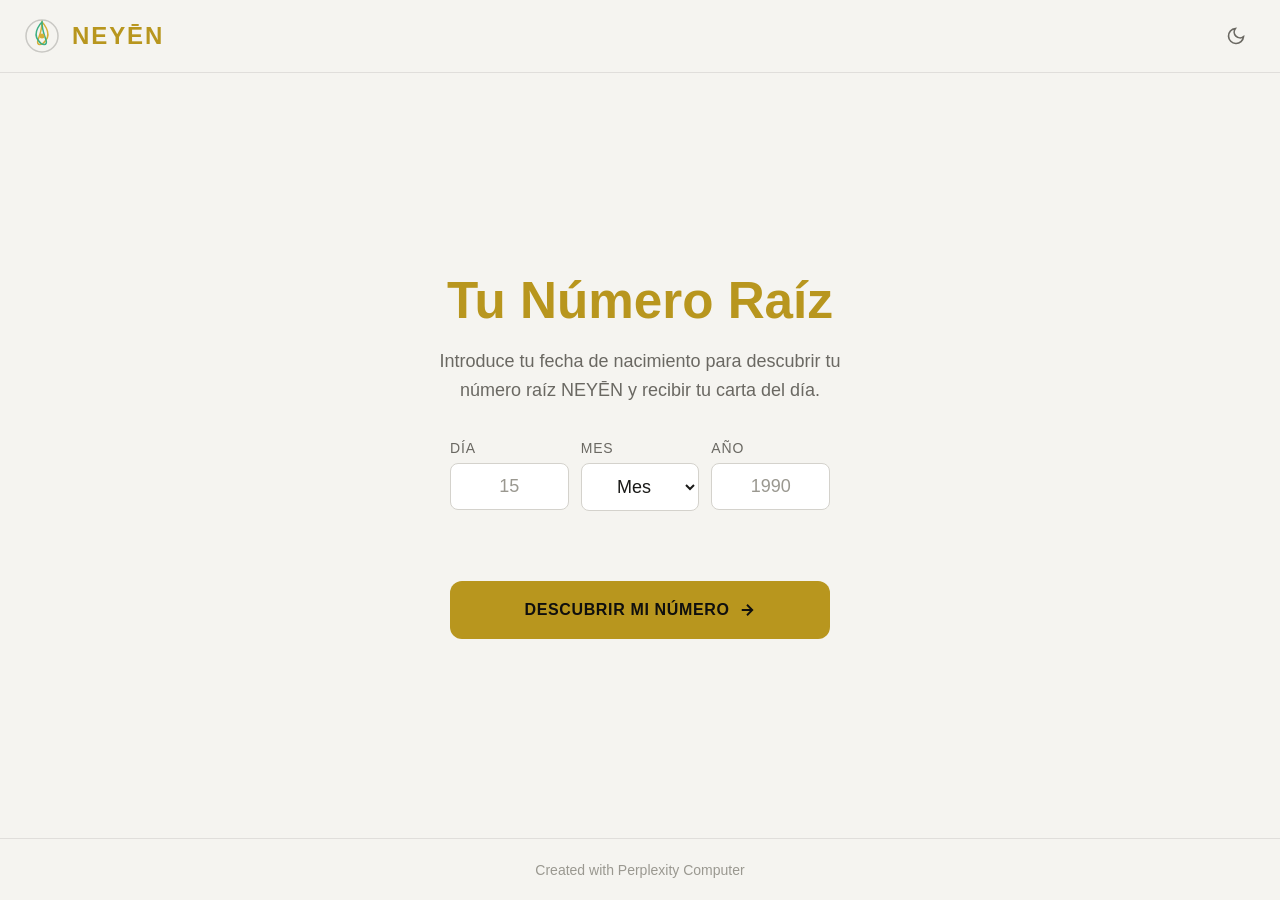
==== index.html @ 949192e1 "fix: correct service worker and manifest paths for GitHub Pages" ====
<!DOCTYPE html>
<html lang="es" data-theme="dark">
<head>
<!--
   ______                            __
  / ____/___  ____ ___  ____  __  __/ /____  _____
 / /   / __ \/ __ `__ \/ __ \/ / / / __/ _ \/ ___/
/ /___/ /_/ / / / / / / /_/ / /_/ / /_/  __/ /
\____/\____/_/ /_/ /_/ .___/\__,_/\__/\___/_/
                    /_/
        Created with Perplexity Computer
        https://www.perplexity.ai/computer
-->
<meta name="generator" content="Perplexity Computer">
<meta name="author" content="Perplexity Computer">
<meta property="og:see_also" content="https://www.perplexity.ai/computer">
<link rel="author" href="https://www.perplexity.ai/computer">

<meta charset="UTF-8">
<meta name="viewport" content="width=device-width, initial-scale=1.0, viewport-fit=cover">
<title>NEYĒN — Tu Número Raíz</title>
<meta name="description" content="Descubre tu número raíz NEYĒN y recibe tu carta del día. Una herramienta de autoconocimiento estructural.">
<meta name="theme-color" content="#0f0f0e">
<meta name="apple-mobile-web-app-capable" content="yes">
<meta name="apple-mobile-web-app-status-bar-style" content="black-translucent">
<meta name="apple-mobile-web-app-title" content="NEYĒN">
<link rel="manifest" href="manifest.json">
<link rel="icon" type="image/svg+xml" href="icons/favicon.svg">
<link rel="apple-touch-icon" href="icons/icon-192.png">

<!-- Fonts: Clash Display (headings) + Satoshi (body) from Fontshare -->
<link href="https://api.fontshare.com/v2/css?f[]=clash-display@400,500,600,700&f[]=satoshi@300,400,500,700&display=swap" rel="stylesheet">

<style>
/* ===== DESIGN TOKENS ===== */
:root {
  /* Type Scale */
  --text-xs:   clamp(0.75rem,  0.7rem  + 0.25vw, 0.875rem);
  --text-sm:   clamp(0.875rem, 0.8rem  + 0.35vw, 1rem);
  --text-base: clamp(1rem,     0.95rem + 0.25vw, 1.125rem);
  --text-lg:   clamp(1.125rem, 1rem    + 0.75vw, 1.5rem);
  --text-xl:   clamp(1.5rem,   1.2rem  + 1.25vw, 2.25rem);
  --text-2xl:  clamp(2rem,     1.2rem  + 2.5vw,  3.5rem);
  --text-3xl:  clamp(2.5rem,   1rem    + 4vw,    5rem);

  /* Spacing (4px base) */
  --space-1:  0.25rem;
  --space-2:  0.5rem;
  --space-3:  0.75rem;
  --space-4:  1rem;
  --space-5:  1.25rem;
  --space-6:  1.5rem;
  --space-8:  2rem;
  --space-10: 2.5rem;
  --space-12: 3rem;
  --space-16: 4rem;
  --space-20: 5rem;

  /* Radius */
  --radius-sm: 0.375rem;
  --radius-md: 0.5rem;
  --radius-lg: 0.75rem;
  --radius-xl: 1rem;
  --radius-full: 9999px;

  /* Transition */
  --transition-interactive: 180ms cubic-bezier(0.16, 1, 0.3, 1);

  /* Fonts */
  --font-display: 'Clash Display', 'Helvetica Neue', sans-serif;
  --font-body: 'Satoshi', 'Inter', sans-serif;
}

/* NEYĒN Dark Theme (primary) */
[data-theme="dark"] {
  --color-bg:             #0f0f0e;
  --color-surface:        #1a1a18;
  --color-surface-2:      #222220;
  --color-surface-offset: #2a2a27;
  --color-border:         #3a3a36;
  --color-divider:        #2e2e2b;

  --color-text:           #e8e6e1;
  --color-text-muted:     #9a9890;
  --color-text-faint:     #6a6862;

  --color-gold:           #D4AF37;
  --color-gold-hover:     #e0c04a;
  --color-gold-dim:       #9a7f28;

  --color-green:          #3BAF84;
  --color-green-hover:    #4bc498;
  --color-green-dim:      #2a7d5e;

  --shadow-sm: 0 1px 2px rgba(0,0,0,0.3);
  --shadow-md: 0 4px 16px rgba(0,0,0,0.4);
  --shadow-lg: 0 12px 40px rgba(0,0,0,0.5);
  --shadow-glow-gold: 0 0 40px rgba(212, 175, 55, 0.15);
  --shadow-glow-green: 0 0 40px rgba(59, 175, 132, 0.12);
}

/* NEYĒN Light Theme */
[data-theme="light"] {
  --color-bg:             #f5f4f0;
  --color-surface:        #ffffff;
  --color-surface-2:      #fafaf8;
  --color-surface-offset: #edecea;
  --color-border:         #d4d2cc;
  --color-divider:        #e0dedb;

  --color-text:           #1a1a18;
  --color-text-muted:     #6a6862;
  --color-text-faint:     #9a9890;

  --color-gold:           #b8961e;
  --color-gold-hover:     #a3841a;
  --color-gold-dim:       #d4c47a;

  --color-green:          #2d8a68;
  --color-green-hover:    #247656;
  --color-green-dim:      #9ad4ba;

  --shadow-sm: 0 1px 2px rgba(0,0,0,0.06);
  --shadow-md: 0 4px 16px rgba(0,0,0,0.08);
  --shadow-lg: 0 12px 40px rgba(0,0,0,0.12);
  --shadow-glow-gold: 0 0 40px rgba(184, 150, 30, 0.1);
  --shadow-glow-green: 0 0 40px rgba(45, 138, 104, 0.08);
}

/* ===== BASE RESET ===== */
*, *::before, *::after { box-sizing: border-box; margin: 0; padding: 0; }

html {
  -webkit-font-smoothing: antialiased;
  -moz-osx-font-smoothing: grayscale;
  text-rendering: optimizeLegibility;
  scroll-behavior: smooth;
}

body {
  min-height: 100dvh;
  font-family: var(--font-body);
  font-size: var(--text-base);
  color: var(--color-text);
  background-color: var(--color-bg);
  line-height: 1.6;
  overflow-x: hidden;
}

h1, h2, h3 { font-family: var(--font-display); text-wrap: balance; line-height: 1.15; }
p { text-wrap: pretty; max-width: 72ch; }
img, svg { display: block; max-width: 100%; }
button { cursor: pointer; background: none; border: none; font: inherit; color: inherit; }

a, button, input, select {
  transition: color var(--transition-interactive),
              background var(--transition-interactive),
              border-color var(--transition-interactive),
              box-shadow var(--transition-interactive),
              transform var(--transition-interactive);
}

:focus-visible {
  outline: 2px solid var(--color-gold);
  outline-offset: 3px;
  border-radius: var(--radius-sm);
}

::selection {
  background: rgba(212, 175, 55, 0.25);
  color: var(--color-text);
}

@media (prefers-reduced-motion: reduce) {
  *, *::before, *::after {
    animation-duration: 0.01ms !important;
    transition-duration: 0.01ms !important;
  }
}

.sr-only {
  position: absolute; width: 1px; height: 1px; padding: 0; margin: -1px;
  overflow: hidden; clip: rect(0, 0, 0, 0); white-space: nowrap; border-width: 0;
}

/* ===== APP LAYOUT ===== */
.app {
  display: flex;
  flex-direction: column;
  min-height: 100dvh;
}

.app-header {
  display: flex;
  align-items: center;
  justify-content: space-between;
  padding: var(--space-4) var(--space-6);
  border-bottom: 1px solid var(--color-divider);
}

.logo {
  display: flex;
  align-items: center;
  gap: var(--space-3);
}

.logo-mark {
  width: 36px;
  height: 36px;
}

.logo-text {
  font-family: var(--font-display);
  font-size: var(--text-lg);
  font-weight: 600;
  letter-spacing: 0.08em;
  color: var(--color-gold);
}

.theme-toggle {
  display: flex;
  align-items: center;
  justify-content: center;
  width: 40px;
  height: 40px;
  border-radius: var(--radius-full);
  color: var(--color-text-muted);
}

.theme-toggle:hover {
  color: var(--color-text);
  background: var(--color-surface-offset);
}

/* ===== SCREENS ===== */
.screen {
  flex: 1;
  display: flex;
  flex-direction: column;
  align-items: center;
  justify-content: center;
  padding: var(--space-8) var(--space-6);
  gap: var(--space-8);
}

.screen[aria-hidden="true"] {
  display: none;
}

/* ===== SCREEN 1: BIRTH DATE ===== */
.intro-block {
  text-align: center;
  max-width: 440px;
}

.intro-block h1 {
  font-size: var(--text-2xl);
  font-weight: 700;
  color: var(--color-gold);
  margin-bottom: var(--space-4);
}

.intro-block p {
  font-size: var(--text-base);
  color: var(--color-text-muted);
  margin: 0 auto;
}

.date-form {
  display: flex;
  flex-direction: column;
  align-items: center;
  gap: var(--space-6);
  width: 100%;
  max-width: 380px;
}

.date-inputs {
  display: flex;
  gap: var(--space-3);
  width: 100%;
}

.date-field {
  flex: 1;
  display: flex;
  flex-direction: column;
  gap: var(--space-1);
}

.date-field label {
  font-size: var(--text-xs);
  font-weight: 500;
  color: var(--color-text-muted);
  text-transform: uppercase;
  letter-spacing: 0.06em;
}

.date-field input,
.date-field select {
  width: 100%;
  padding: var(--space-3) var(--space-4);
  background: var(--color-surface);
  border: 1px solid var(--color-border);
  border-radius: var(--radius-md);
  font-size: var(--text-base);
  font-weight: 500;
  color: var(--color-text);
  text-align: center;
  -moz-appearance: textfield;
}

.date-field input::placeholder {
  color: var(--color-text-faint);
}

.date-field input::-webkit-outer-spin-button,
.date-field input::-webkit-inner-spin-button {
  -webkit-appearance: none;
  margin: 0;
}

.date-field input:focus,
.date-field select:focus {
  outline: none;
  border-color: var(--color-gold);
  box-shadow: 0 0 0 3px rgba(212, 175, 55, 0.15);
}

.btn-primary {
  display: inline-flex;
  align-items: center;
  justify-content: center;
  gap: var(--space-2);
  width: 100%;
  padding: var(--space-4) var(--space-8);
  background: var(--color-gold);
  color: #0f0f0e;
  font-family: var(--font-display);
  font-size: var(--text-sm);
  font-weight: 600;
  letter-spacing: 0.04em;
  text-transform: uppercase;
  border-radius: var(--radius-lg);
  border: none;
}

.btn-primary:hover {
  background: var(--color-gold-hover);
  transform: translateY(-1px);
  box-shadow: var(--shadow-glow-gold);
}

.btn-primary:active {
  transform: translateY(0);
}

.btn-primary:disabled {
  opacity: 0.4;
  cursor: not-allowed;
  transform: none;
}

.error-msg {
  font-size: var(--text-sm);
  color: #d94f4f;
  min-height: 1.4em;
}

/* ===== SCREEN 2: ROOT NUMBER ===== */
.result-block {
  text-align: center;
  max-width: 480px;
}

.result-label {
  font-size: var(--text-sm);
  font-weight: 500;
  color: var(--color-text-muted);
  text-transform: uppercase;
  letter-spacing: 0.1em;
  margin-bottom: var(--space-3);
}

.root-number {
  font-family: var(--font-display);
  font-size: var(--text-3xl);
  font-weight: 700;
  color: var(--color-gold);
  line-height: 1;
  margin-bottom: var(--space-2);
  text-shadow: 0 0 60px rgba(212, 175, 55, 0.3);
}

.root-name {
  font-family: var(--font-display);
  font-size: var(--text-xl);
  font-weight: 500;
  color: var(--color-text);
  margin-bottom: var(--space-6);
}

/* ===== CARD OF THE DAY ===== */
.card-today {
  width: 100%;
  max-width: 420px;
  background: var(--color-surface);
  border: 1px solid var(--color-border);
  border-radius: var(--radius-xl);
  padding: var(--space-8);
  text-align: left;
  box-shadow: var(--shadow-md);
  position: relative;
  overflow: hidden;
}

.card-today::before {
  content: '';
  position: absolute;
  top: 0;
  left: 0;
  right: 0;
  height: 3px;
  background: linear-gradient(90deg, var(--color-gold), var(--color-green));
}

.card-header {
  display: flex;
  align-items: center;
  gap: var(--space-3);
  margin-bottom: var(--space-6);
}

.card-icon {
  width: 32px;
  height: 32px;
  color: var(--color-green);
}

.card-title {
  font-family: var(--font-display);
  font-size: var(--text-lg);
  font-weight: 600;
  color: var(--color-green);
}

.card-date {
  font-size: var(--text-xs);
  color: var(--color-text-faint);
}

.card-message {
  font-size: var(--text-base);
  color: var(--color-text);
  line-height: 1.7;
  margin-bottom: var(--space-6);
}

.card-reflection {
  font-size: var(--text-sm);
  color: var(--color-text-muted);
  font-style: italic;
  padding-top: var(--space-4);
  border-top: 1px solid var(--color-divider);
}

/* Back button */
.btn-back {
  display: inline-flex;
  align-items: center;
  gap: var(--space-2);
  padding: var(--space-3) var(--space-5);
  font-size: var(--text-sm);
  font-weight: 500;
  color: var(--color-text-muted);
  border: 1px solid var(--color-border);
  border-radius: var(--radius-md);
}

.btn-back:hover {
  color: var(--color-text);
  border-color: var(--color-text-muted);
}

/* ===== FOOTER ===== */
.app-footer {
  padding: var(--space-4) var(--space-6);
  text-align: center;
  border-top: 1px solid var(--color-divider);
}

.app-footer a {
  font-size: var(--text-xs);
  color: var(--color-text-faint);
  text-decoration: none;
}

.app-footer a:hover {
  color: var(--color-text-muted);
}

/* ===== ANIMATIONS ===== */
@keyframes fadeUp {
  from { opacity: 0; transform: translateY(16px); }
  to   { opacity: 1; transform: translateY(0); }
}

@keyframes scaleIn {
  from { opacity: 0; transform: scale(0.8); }
  to   { opacity: 1; transform: scale(1); }
}

.animate-fade-up {
  animation: fadeUp 0.5s cubic-bezier(0.16, 1, 0.3, 1) both;
}

.animate-scale-in {
  animation: scaleIn 0.6s cubic-bezier(0.16, 1, 0.3, 1) both;
}

.delay-1 { animation-delay: 0.1s; }
.delay-2 { animation-delay: 0.2s; }
.delay-3 { animation-delay: 0.3s; }
.delay-4 { animation-delay: 0.4s; }

/* ===== RESPONSIVE ===== */
@media (max-width: 480px) {
  .app-header { padding: var(--space-3) var(--space-4); }
  .screen { padding: var(--space-6) var(--space-4); }
  .card-today { padding: var(--space-6); }
  .date-inputs { gap: var(--space-2); }
}

/* Install prompt */
.install-prompt {
  display: none;
  position: fixed;
  bottom: var(--space-6);
  left: 50%;
  transform: translateX(-50%);
  background: var(--color-surface);
  border: 1px solid var(--color-border);
  border-radius: var(--radius-lg);
  padding: var(--space-4) var(--space-6);
  box-shadow: var(--shadow-lg);
  z-index: 100;
  text-align: center;
  max-width: 340px;
  width: calc(100% - var(--space-8));
}

.install-prompt.visible { display: block; }

.install-prompt p {
  font-size: var(--text-sm);
  color: var(--color-text);
  margin-bottom: var(--space-3);
}

.install-actions {
  display: flex;
  gap: var(--space-3);
  justify-content: center;
}

.btn-install {
  padding: var(--space-2) var(--space-5);
  background: var(--color-gold);
  color: #0f0f0e;
  font-weight: 600;
  font-size: var(--text-sm);
  border-radius: var(--radius-md);
}

.btn-dismiss {
  padding: var(--space-2) var(--space-5);
  font-size: var(--text-sm);
  color: var(--color-text-muted);
}
</style>
</head>
<body>
<div class="app">
  <!-- HEADER -->
  <header class="app-header">
    <div class="logo">
      <svg class="logo-mark" viewBox="0 0 36 36" fill="none" aria-label="NEYĒN logo">
        <circle cx="18" cy="18" r="16" stroke="currentColor" stroke-width="1.5" opacity="0.2"/>
        <path d="M18 4 C18 4, 28 14, 22 22 C18 28, 12 28, 14 22 C16 16, 18 12, 18 4Z" fill="none" stroke="#D4AF37" stroke-width="1.5"/>
        <path d="M18 4 C18 4, 8 14, 14 22 C18 28, 24 28, 22 22 C20 16, 18 12, 18 4Z" fill="none" stroke="#3BAF84" stroke-width="1.5"/>
        <circle cx="18" cy="18" r="2.5" fill="#D4AF37"/>
      </svg>
      <span class="logo-text">NEYĒN</span>
    </div>
    <button class="theme-toggle" data-theme-toggle aria-label="Cambiar tema">
      <svg width="20" height="20" viewBox="0 0 24 24" fill="none" stroke="currentColor" stroke-width="2">
        <circle cx="12" cy="12" r="5"/><path d="M12 1v2M12 21v2M4.22 4.22l1.42 1.42M18.36 18.36l1.42 1.42M1 12h2M21 12h2M4.22 19.78l1.42-1.42M18.36 5.64l1.42-1.42"/>
      </svg>
    </button>
  </header>

  <!-- SCREEN 1: BIRTH DATE -->
  <main id="screen-birth" class="screen" aria-hidden="false">
    <div class="intro-block animate-fade-up">
      <h1>Tu Número Raíz</h1>
      <p>Introduce tu fecha de nacimiento para descubrir tu número raíz NEYĒN y recibir tu carta del día.</p>
    </div>

    <form class="date-form animate-fade-up delay-1" id="birthForm" novalidate>
      <div class="date-inputs">
        <div class="date-field">
          <label for="birth-day">Día</label>
          <input type="number" id="birth-day" min="1" max="31" placeholder="15" inputmode="numeric" required>
        </div>
        <div class="date-field">
          <label for="birth-month">Mes</label>
          <select id="birth-month" required>
            <option value="" disabled selected>Mes</option>
            <option value="1">Ene</option>
            <option value="2">Feb</option>
            <option value="3">Mar</option>
            <option value="4">Abr</option>
            <option value="5">May</option>
            <option value="6">Jun</option>
            <option value="7">Jul</option>
            <option value="8">Ago</option>
            <option value="9">Sep</option>
            <option value="10">Oct</option>
            <option value="11">Nov</option>
            <option value="12">Dic</option>
          </select>
        </div>
        <div class="date-field">
          <label for="birth-year">Año</label>
          <input type="number" id="birth-year" min="1920" max="2025" placeholder="1990" inputmode="numeric" required>
        </div>
      </div>
      <div class="error-msg" id="errorMsg" role="alert" aria-live="polite"></div>
      <button type="submit" class="btn-primary" id="submitBtn">
        Descubrir mi número
        <svg width="18" height="18" viewBox="0 0 24 24" fill="none" stroke="currentColor" stroke-width="2.5"><path d="M5 12h14M12 5l7 7-7 7"/></svg>
      </button>
    </form>
  </main>

  <!-- SCREEN 2: RESULT -->
  <main id="screen-result" class="screen" aria-hidden="true">
    <div class="result-block">
      <p class="result-label animate-fade-up">Tu Número Raíz NEYĒN</p>
      <div class="root-number animate-scale-in delay-1" id="rootNumber">—</div>
      <p class="root-name animate-fade-up delay-2" id="rootName"></p>
    </div>

    <div class="card-today animate-fade-up delay-3" id="cardToday">
      <div class="card-header">
        <svg class="card-icon" viewBox="0 0 24 24" fill="none" stroke="currentColor" stroke-width="1.5">
          <rect x="3" y="4" width="18" height="18" rx="2"/><path d="M16 2v4M8 2v4M3 10h18"/>
          <circle cx="12" cy="16" r="2" fill="currentColor" stroke="none"/>
        </svg>
        <div>
          <div class="card-title">Carta del Día</div>
          <div class="card-date" id="cardDate"></div>
        </div>
      </div>
      <p class="card-message" id="cardMessage"></p>
      <p class="card-reflection" id="cardReflection"></p>
    </div>

    <button class="btn-back" id="btnBack">
      <svg width="16" height="16" viewBox="0 0 24 24" fill="none" stroke="currentColor" stroke-width="2"><path d="M19 12H5M12 19l-7-7 7-7"/></svg>
      Cambiar fecha
    </button>
  </main>

  <!-- FOOTER -->
  <footer class="app-footer">
    <a href="https://www.perplexity.ai/computer" target="_blank" rel="noopener noreferrer">
      Created with Perplexity Computer
    </a>
  </footer>
</div>

<!-- Install Prompt -->
<div class="install-prompt" id="installPrompt">
  <p>Instala NEYĒN en tu móvil para acceso directo.</p>
  <div class="install-actions">
    <button class="btn-install" id="btnInstall">Instalar</button>
    <button class="btn-dismiss" id="btnDismiss">Ahora no</button>
  </div>
</div>

<script>
/* ===== THEME TOGGLE ===== */
(function(){
  const toggle = document.querySelector('[data-theme-toggle]');
  const root = document.documentElement;
  let theme = matchMedia('(prefers-color-scheme: light)').matches ? 'light' : 'dark';
  root.setAttribute('data-theme', theme);
  updateToggleIcon();

  toggle.addEventListener('click', () => {
    theme = theme === 'dark' ? 'light' : 'dark';
    root.setAttribute('data-theme', theme);
    toggle.setAttribute('aria-label', 'Cambiar a modo ' + (theme === 'dark' ? 'claro' : 'oscuro'));
    updateToggleIcon();
  });

  function updateToggleIcon() {
    toggle.innerHTML = theme === 'dark'
      ? '<svg width="20" height="20" viewBox="0 0 24 24" fill="none" stroke="currentColor" stroke-width="2"><circle cx="12" cy="12" r="5"/><path d="M12 1v2M12 21v2M4.22 4.22l1.42 1.42M18.36 18.36l1.42 1.42M1 12h2M21 12h2M4.22 19.78l1.42-1.42M18.36 5.64l1.42-1.42"/></svg>'
      : '<svg width="20" height="20" viewBox="0 0 24 24" fill="none" stroke="currentColor" stroke-width="2"><path d="M21 12.79A9 9 0 1 1 11.21 3 7 7 0 0 0 21 12.79z"/></svg>';
  }
})();

/* ===== NEYĒN ROOT NUMBER CALCULATION ===== */
function calculateRoot(day, month, year) {
  const digits = String(day) + String(month) + String(year);
  let sum = digits.split('').reduce((a, d) => a + parseInt(d, 10), 0);
  while (sum > 9) {
    sum = String(sum).split('').reduce((a, d) => a + parseInt(d, 10), 0);
  }
  return sum;
}

/* ===== ROOT NUMBER DATA ===== */
const rootData = {
  1: {
    name: "El Inicio",
    messages: [
      { text: "Hoy es un día para decisiones claras. No esperes a que el camino se ilumine: enciende tu propia luz.", reflection: "¿Qué decisión he estado postergando?" },
      { text: "La independencia no es soledad. Es la capacidad de sostener tu dirección cuando el ruido crece.", reflection: "¿Dónde estoy delegando mi criterio?" },
      { text: "Cada nuevo comienzo lleva consigo la semilla de lo que ya sabes. No partes de cero.", reflection: "¿Qué experiencia pasada me sirve hoy?" }
    ]
  },
  2: {
    name: "El Vínculo",
    messages: [
      { text: "Escuchar es una forma de acción. Hoy, la pausa entre lo que oyes y lo que respondes contiene la respuesta.", reflection: "¿A quién necesito escuchar mejor?" },
      { text: "La cooperación no es ceder. Es encontrar el punto donde dos fuerzas se multiplican.", reflection: "¿Dónde puedo sumar sin perderme?" },
      { text: "Los vínculos que funcionan no son los perfectos, sino los que se reparan con honestidad.", reflection: "¿Qué relación necesita mi atención?" }
    ]
  },
  3: {
    name: "La Expresión",
    messages: [
      { text: "Lo que no expresas se acumula. Hoy, encuentra una forma — cualquiera — de sacar lo que llevas dentro.", reflection: "¿Qué necesito decir que no estoy diciendo?" },
      { text: "La creatividad no es un lujo. Es la forma en que tu sistema procesa lo que la lógica no alcanza.", reflection: "¿Cuándo fue la última vez que creé algo sin propósito productivo?" },
      { text: "Comunicar con claridad es un acto de respeto. Hacia ti y hacia quien escucha.", reflection: "¿Estoy siendo claro o estoy esperando que me adivinen?" }
    ]
  },
  4: {
    name: "La Estructura",
    messages: [
      { text: "El orden no limita. El orden libera energía que el caos consume. Hoy, organiza una cosa.", reflection: "¿Qué área de mi vida necesita estructura?" },
      { text: "Los cimientos no se ven, pero sostienen todo. Hoy, revisa lo que está debajo de la superficie.", reflection: "¿Qué fundamento estoy descuidando?" },
      { text: "La disciplina no es rigidez. Es el ritmo que permite que lo importante ocurra sin depender de la motivación.", reflection: "¿Qué hábito me sostiene cuando todo falla?" }
    ]
  },
  5: {
    name: "El Cambio",
    messages: [
      { text: "La incomodidad no siempre es una señal de error. A veces es la señal de que estás creciendo.", reflection: "¿Qué incomodidad estoy evitando?" },
      { text: "La libertad no es hacer lo que quieras. Es saber por qué eliges lo que eliges.", reflection: "¿Mis decisiones recientes son reactivas o conscientes?" },
      { text: "Adaptarse no es traicionarse. Es la habilidad de mantener tu esencia mientras cambia la forma.", reflection: "¿Qué puedo soltar sin perder lo esencial?" }
    ]
  },
  6: {
    name: "La Responsabilidad",
    messages: [
      { text: "Cuidar de otros empieza por no descuidarte tú. Hoy, el primer acto de servicio es hacia ti.", reflection: "¿Estoy dando desde la abundancia o desde el vacío?" },
      { text: "La armonía no se impone. Se construye con decisiones pequeñas y consistentes.", reflection: "¿Qué pequeño ajuste traería más equilibrio hoy?" },
      { text: "La responsabilidad real no es carga. Es la consecuencia natural de que algo te importa.", reflection: "¿De qué me estoy haciendo responsable por obligación y no por convicción?" }
    ]
  },
  7: {
    name: "La Observación",
    messages: [
      { text: "No todo necesita respuesta inmediata. Hoy, observa antes de actuar. La claridad llega.", reflection: "¿Qué situación necesita observación antes que acción?" },
      { text: "La solitud productiva es diferente del aislamiento. Una alimenta. La otra consume.", reflection: "¿Mi tiempo a solas me está recargando o desconectando?" },
      { text: "Las preguntas correctas valen más que las respuestas rápidas.", reflection: "¿Qué pregunta importante estoy evitando?" }
    ]
  },
  8: {
    name: "El Poder",
    messages: [
      { text: "El poder real no es control sobre otros. Es la capacidad de ejecutar lo que decides.", reflection: "¿Qué he decidido pero no he ejecutado?" },
      { text: "Los recursos — tiempo, dinero, energía — fluyen hacia donde pones atención consistente.", reflection: "¿Dónde estoy poniendo mi atención realmente?" },
      { text: "La ambición sin sistema es fantasía. El sistema sin ambición es burocracia. Hoy necesitas los dos.", reflection: "¿Tengo un sistema para lo que quiero lograr?" }
    ]
  },
  9: {
    name: "La Integración",
    messages: [
      { text: "Cerrar un ciclo no es perder algo. Es liberar espacio para lo que sigue.", reflection: "¿Qué ciclo necesito cerrar?" },
      { text: "La generosidad más difícil es compartir lo que aprendiste con dolor.", reflection: "¿Qué lección aprendida puedo compartir hoy?" },
      { text: "Integrar no es mezclar todo. Es saber qué elementos se potencian juntos.", reflection: "¿Qué partes de mi vida funcionan mejor cuando las conecto?" }
    ]
  }
};

/* ===== DAILY CARD SELECTION ===== */
function getDailyCard(rootNum) {
  const today = new Date();
  const dayOfYear = Math.floor((today - new Date(today.getFullYear(), 0, 0)) / 86400000);
  const seed = (dayOfYear + rootNum) % 3;
  return rootData[rootNum].messages[seed];
}

function formatDate(date) {
  const days = ['Domingo', 'Lunes', 'Martes', 'Miércoles', 'Jueves', 'Viernes', 'Sábado'];
  const months = ['enero', 'febrero', 'marzo', 'abril', 'mayo', 'junio', 'julio', 'agosto', 'septiembre', 'octubre', 'noviembre', 'diciembre'];
  return `${days[date.getDay()]}, ${date.getDate()} de ${months[date.getMonth()]} de ${date.getFullYear()}`;
}

/* ===== FORM HANDLING ===== */
const form = document.getElementById('birthForm');
const dayInput = document.getElementById('birth-day');
const monthInput = document.getElementById('birth-month');
const yearInput = document.getElementById('birth-year');
const errorMsg = document.getElementById('errorMsg');
const screenBirth = document.getElementById('screen-birth');
const screenResult = document.getElementById('screen-result');

form.addEventListener('submit', (e) => {
  e.preventDefault();
  errorMsg.textContent = '';

  const day = parseInt(dayInput.value, 10);
  const month = parseInt(monthInput.value, 10);
  const year = parseInt(yearInput.value, 10);

  // Validate
  if (!day || !month || !year) {
    errorMsg.textContent = 'Completa todos los campos.';
    return;
  }

  if (year < 1920 || year > 2025) {
    errorMsg.textContent = 'Introduce un año entre 1920 y 2025.';
    return;
  }

  // Check valid date
  const testDate = new Date(year, month - 1, day);
  if (testDate.getDate() !== day || testDate.getMonth() !== month - 1) {
    errorMsg.textContent = 'Esa fecha no existe. Revisa el día.';
    return;
  }

  // Calculate
  const root = calculateRoot(day, month, year);
  const data = rootData[root];
  const card = getDailyCard(root);

  // Populate result screen
  document.getElementById('rootNumber').textContent = root;
  document.getElementById('rootName').textContent = data.name;
  document.getElementById('cardDate').textContent = formatDate(new Date());
  document.getElementById('cardMessage').textContent = card.text;
  document.getElementById('cardReflection').textContent = '\u2192 ' + card.reflection;

  // Switch screens
  screenBirth.setAttribute('aria-hidden', 'true');
  screenResult.setAttribute('aria-hidden', 'false');

  // Re-trigger animations
  screenResult.querySelectorAll('[class*="animate-"]').forEach(el => {
    el.style.animation = 'none';
    el.offsetHeight;
    el.style.animation = '';
  });
});

// Back button
document.getElementById('btnBack').addEventListener('click', () => {
  screenResult.setAttribute('aria-hidden', 'true');
  screenBirth.setAttribute('aria-hidden', 'false');
});

// Auto-advance from day to month
dayInput.addEventListener('input', () => {
  if (dayInput.value.length >= 2) monthInput.focus();
});

// Auto-advance from month to year
monthInput.addEventListener('change', () => {
  yearInput.focus();
});

/* ===== PWA INSTALL PROMPT ===== */
let deferredPrompt;
const installPrompt = document.getElementById('installPrompt');
const btnInstall = document.getElementById('btnInstall');
const btnDismiss = document.getElementById('btnDismiss');

window.addEventListener('beforeinstallprompt', (e) => {
  e.preventDefault();
  deferredPrompt = e;
  installPrompt.classList.add('visible');
});

btnInstall.addEventListener('click', async () => {
  if (deferredPrompt) {
    deferredPrompt.prompt();
    await deferredPrompt.userChoice;
    deferredPrompt = null;
  }
  installPrompt.classList.remove('visible');
});

btnDismiss.addEventListener('click', () => {
  installPrompt.classList.remove('visible');
});

/* ===== REGISTER SERVICE WORKER ===== */
if ('serviceWorker' in navigator) {
  navigator.serviceWorker.register('sw.js').catch(() => {});
}
</script>
</body>
</html>
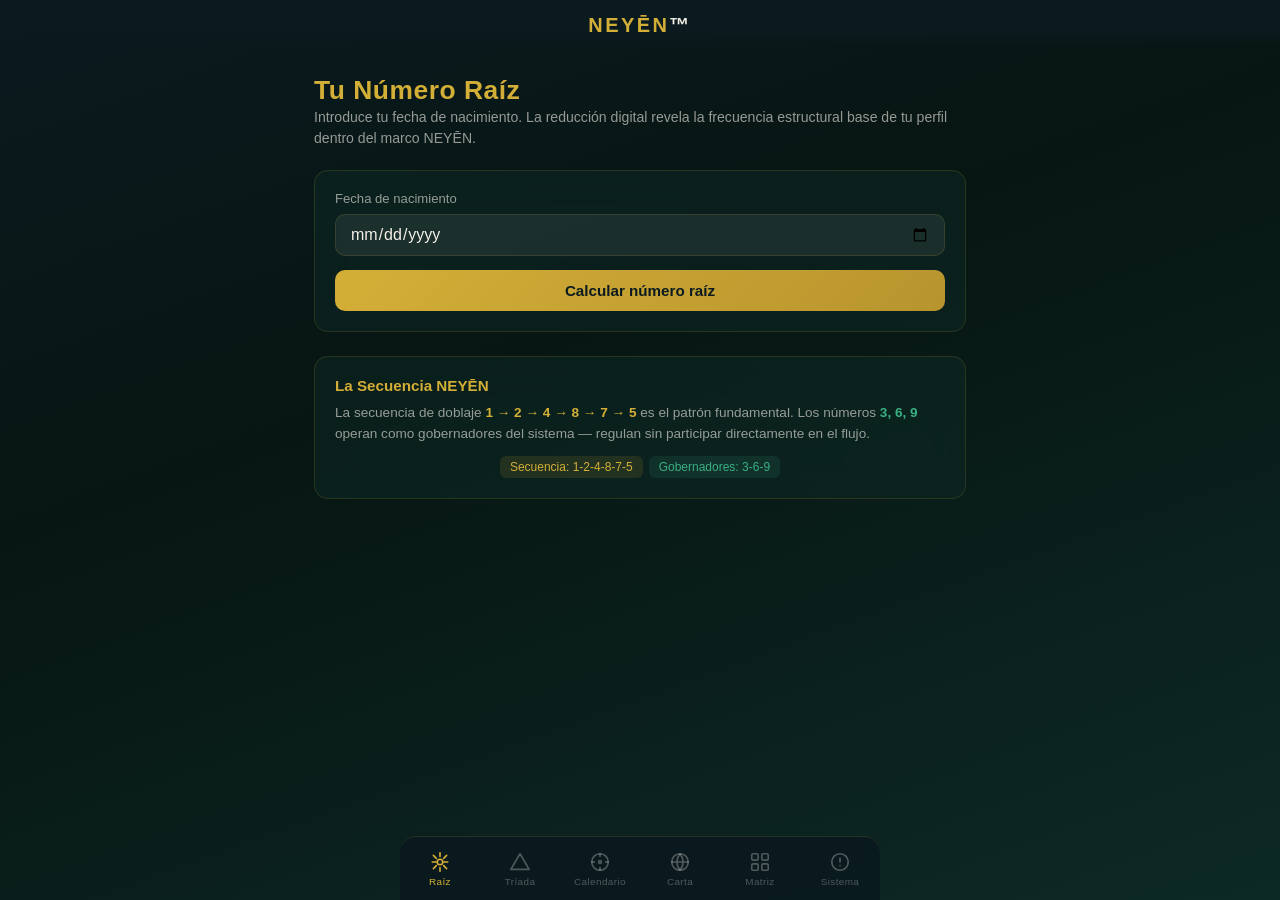
==== commit d0a78fe9: "v2.0: Full NEYĒN system — 6 modules (Raíz, Tríada, Calendario, Carta Natal, Matriz, Sistema) - Root " ====
--- a/index.html
+++ b/index.html
@@ -1,5 +1,5 @@
 <!DOCTYPE html>
-<html lang="es" data-theme="dark">
+<html lang="es">
 <head>
 <!--
    ______                            __
@@ -11,6 +11,8 @@
         Created with Perplexity Computer
         https://www.perplexity.ai/computer
 -->
+
+<!-- Perplexity Computer Attribution — SEO Meta Tags -->
 <meta name="generator" content="Perplexity Computer">
 <meta name="author" content="Perplexity Computer">
 <meta property="og:see_also" content="https://www.perplexity.ai/computer">
@@ -18,904 +20,1050 @@
 
 <meta charset="UTF-8">
 <meta name="viewport" content="width=device-width, initial-scale=1.0, viewport-fit=cover">
-<title>NEYĒN — Tu Número Raíz</title>
-<meta name="description" content="Descubre tu número raíz NEYĒN y recibe tu carta del día. Una herramienta de autoconocimiento estructural.">
-<meta name="theme-color" content="#0f0f0e">
-<meta name="apple-mobile-web-app-capable" content="yes">
-<meta name="apple-mobile-web-app-status-bar-style" content="black-translucent">
-<meta name="apple-mobile-web-app-title" content="NEYĒN">
+<title>NEYĒN — Structural Coherence Framework</title>
+<meta name="description" content="NEYĒN: Marco de Coherencia Estructural. Calculadora de número raíz, tríada SATOR/NEYĒN/SER, calendario cíclico, carta natal y matriz numérica.">
+<meta name="theme-color" content="#0a1a1f">
 <link rel="manifest" href="manifest.json">
-<link rel="icon" type="image/svg+xml" href="icons/favicon.svg">
+<link rel="icon" href="icons/favicon.svg" type="image/svg+xml">
 <link rel="apple-touch-icon" href="icons/icon-192.png">
-
-<!-- Fonts: Clash Display (headings) + Satoshi (body) from Fontshare -->
-<link href="https://api.fontshare.com/v2/css?f[]=clash-display@400,500,600,700&f[]=satoshi@300,400,500,700&display=swap" rel="stylesheet">
-
+<link href="https://api.fontshare.com/v2/css?f[]=clash-display@400,500,600,700&f[]=satoshi@400,500,700&display=swap" rel="stylesheet">
 <style>
-/* ===== DESIGN TOKENS ===== */
-:root {
-  /* Type Scale */
-  --text-xs:   clamp(0.75rem,  0.7rem  + 0.25vw, 0.875rem);
-  --text-sm:   clamp(0.875rem, 0.8rem  + 0.35vw, 1rem);
-  --text-base: clamp(1rem,     0.95rem + 0.25vw, 1.125rem);
-  --text-lg:   clamp(1.125rem, 1rem    + 0.75vw, 1.5rem);
-  --text-xl:   clamp(1.5rem,   1.2rem  + 1.25vw, 2.25rem);
-  --text-2xl:  clamp(2rem,     1.2rem  + 2.5vw,  3.5rem);
-  --text-3xl:  clamp(2.5rem,   1rem    + 4vw,    5rem);
-
-  /* Spacing (4px base) */
-  --space-1:  0.25rem;
-  --space-2:  0.5rem;
-  --space-3:  0.75rem;
-  --space-4:  1rem;
-  --space-5:  1.25rem;
-  --space-6:  1.5rem;
-  --space-8:  2rem;
-  --space-10: 2.5rem;
-  --space-12: 3rem;
-  --space-16: 4rem;
-  --space-20: 5rem;
-
-  /* Radius */
-  --radius-sm: 0.375rem;
-  --radius-md: 0.5rem;
-  --radius-lg: 0.75rem;
-  --radius-xl: 1rem;
-  --radius-full: 9999px;
-
-  /* Transition */
-  --transition-interactive: 180ms cubic-bezier(0.16, 1, 0.3, 1);
-
-  /* Fonts */
-  --font-display: 'Clash Display', 'Helvetica Neue', sans-serif;
-  --font-body: 'Satoshi', 'Inter', sans-serif;
-}
-
-/* NEYĒN Dark Theme (primary) */
-[data-theme="dark"] {
-  --color-bg:             #0f0f0e;
-  --color-surface:        #1a1a18;
-  --color-surface-2:      #222220;
-  --color-surface-offset: #2a2a27;
-  --color-border:         #3a3a36;
-  --color-divider:        #2e2e2b;
-
-  --color-text:           #e8e6e1;
-  --color-text-muted:     #9a9890;
-  --color-text-faint:     #6a6862;
-
-  --color-gold:           #D4AF37;
-  --color-gold-hover:     #e0c04a;
-  --color-gold-dim:       #9a7f28;
-
-  --color-green:          #3BAF84;
-  --color-green-hover:    #4bc498;
-  --color-green-dim:      #2a7d5e;
-
-  --shadow-sm: 0 1px 2px rgba(0,0,0,0.3);
-  --shadow-md: 0 4px 16px rgba(0,0,0,0.4);
-  --shadow-lg: 0 12px 40px rgba(0,0,0,0.5);
-  --shadow-glow-gold: 0 0 40px rgba(212, 175, 55, 0.15);
-  --shadow-glow-green: 0 0 40px rgba(59, 175, 132, 0.12);
-}
-
-/* NEYĒN Light Theme */
-[data-theme="light"] {
-  --color-bg:             #f5f4f0;
-  --color-surface:        #ffffff;
-  --color-surface-2:      #fafaf8;
-  --color-surface-offset: #edecea;
-  --color-border:         #d4d2cc;
-  --color-divider:        #e0dedb;
-
-  --color-text:           #1a1a18;
-  --color-text-muted:     #6a6862;
-  --color-text-faint:     #9a9890;
-
-  --color-gold:           #b8961e;
-  --color-gold-hover:     #a3841a;
-  --color-gold-dim:       #d4c47a;
-
-  --color-green:          #2d8a68;
-  --color-green-hover:    #247656;
-  --color-green-dim:      #9ad4ba;
-
-  --shadow-sm: 0 1px 2px rgba(0,0,0,0.06);
-  --shadow-md: 0 4px 16px rgba(0,0,0,0.08);
-  --shadow-lg: 0 12px 40px rgba(0,0,0,0.12);
-  --shadow-glow-gold: 0 0 40px rgba(184, 150, 30, 0.1);
-  --shadow-glow-green: 0 0 40px rgba(45, 138, 104, 0.08);
-}
-
-/* ===== BASE RESET ===== */
-*, *::before, *::after { box-sizing: border-box; margin: 0; padding: 0; }
-
-html {
-  -webkit-font-smoothing: antialiased;
-  -moz-osx-font-smoothing: grayscale;
-  text-rendering: optimizeLegibility;
-  scroll-behavior: smooth;
-}
-
-body {
-  min-height: 100dvh;
-  font-family: var(--font-body);
-  font-size: var(--text-base);
-  color: var(--color-text);
-  background-color: var(--color-bg);
-  line-height: 1.6;
-  overflow-x: hidden;
-}
-
-h1, h2, h3 { font-family: var(--font-display); text-wrap: balance; line-height: 1.15; }
-p { text-wrap: pretty; max-width: 72ch; }
-img, svg { display: block; max-width: 100%; }
-button { cursor: pointer; background: none; border: none; font: inherit; color: inherit; }
-
-a, button, input, select {
-  transition: color var(--transition-interactive),
-              background var(--transition-interactive),
-              border-color var(--transition-interactive),
-              box-shadow var(--transition-interactive),
-              transform var(--transition-interactive);
-}
-
-:focus-visible {
-  outline: 2px solid var(--color-gold);
-  outline-offset: 3px;
-  border-radius: var(--radius-sm);
-}
-
-::selection {
-  background: rgba(212, 175, 55, 0.25);
-  color: var(--color-text);
-}
-
-@media (prefers-reduced-motion: reduce) {
-  *, *::before, *::after {
-    animation-duration: 0.01ms !important;
-    transition-duration: 0.01ms !important;
-  }
-}
-
-.sr-only {
-  position: absolute; width: 1px; height: 1px; padding: 0; margin: -1px;
-  overflow: hidden; clip: rect(0, 0, 0, 0); white-space: nowrap; border-width: 0;
-}
-
-/* ===== APP LAYOUT ===== */
-.app {
-  display: flex;
-  flex-direction: column;
-  min-height: 100dvh;
-}
-
-.app-header {
-  display: flex;
-  align-items: center;
-  justify-content: space-between;
-  padding: var(--space-4) var(--space-6);
-  border-bottom: 1px solid var(--color-divider);
-}
-
-.logo {
-  display: flex;
-  align-items: center;
-  gap: var(--space-3);
-}
-
-.logo-mark {
-  width: 36px;
-  height: 36px;
-}
-
-.logo-text {
-  font-family: var(--font-display);
-  font-size: var(--text-lg);
-  font-weight: 600;
-  letter-spacing: 0.08em;
-  color: var(--color-gold);
-}
-
-.theme-toggle {
-  display: flex;
-  align-items: center;
-  justify-content: center;
-  width: 40px;
-  height: 40px;
-  border-radius: var(--radius-full);
-  color: var(--color-text-muted);
-}
-
-.theme-toggle:hover {
-  color: var(--color-text);
-  background: var(--color-surface-offset);
-}
-
-/* ===== SCREENS ===== */
-.screen {
-  flex: 1;
-  display: flex;
-  flex-direction: column;
-  align-items: center;
-  justify-content: center;
-  padding: var(--space-8) var(--space-6);
-  gap: var(--space-8);
-}
-
-.screen[aria-hidden="true"] {
-  display: none;
-}
-
-/* ===== SCREEN 1: BIRTH DATE ===== */
-.intro-block {
-  text-align: center;
-  max-width: 440px;
-}
-
-.intro-block h1 {
-  font-size: var(--text-2xl);
-  font-weight: 700;
-  color: var(--color-gold);
-  margin-bottom: var(--space-4);
-}
-
-.intro-block p {
-  font-size: var(--text-base);
-  color: var(--color-text-muted);
-  margin: 0 auto;
-}
-
-.date-form {
-  display: flex;
-  flex-direction: column;
-  align-items: center;
-  gap: var(--space-6);
-  width: 100%;
-  max-width: 380px;
-}
-
-.date-inputs {
-  display: flex;
-  gap: var(--space-3);
-  width: 100%;
-}
-
-.date-field {
-  flex: 1;
-  display: flex;
-  flex-direction: column;
-  gap: var(--space-1);
-}
-
-.date-field label {
-  font-size: var(--text-xs);
-  font-weight: 500;
-  color: var(--color-text-muted);
-  text-transform: uppercase;
-  letter-spacing: 0.06em;
-}
-
-.date-field input,
-.date-field select {
-  width: 100%;
-  padding: var(--space-3) var(--space-4);
-  background: var(--color-surface);
-  border: 1px solid var(--color-border);
-  border-radius: var(--radius-md);
-  font-size: var(--text-base);
-  font-weight: 500;
-  color: var(--color-text);
-  text-align: center;
-  -moz-appearance: textfield;
-}
-
-.date-field input::placeholder {
-  color: var(--color-text-faint);
-}
-
-.date-field input::-webkit-outer-spin-button,
-.date-field input::-webkit-inner-spin-button {
-  -webkit-appearance: none;
-  margin: 0;
-}
-
-.date-field input:focus,
-.date-field select:focus {
-  outline: none;
-  border-color: var(--color-gold);
-  box-shadow: 0 0 0 3px rgba(212, 175, 55, 0.15);
-}
-
-.btn-primary {
-  display: inline-flex;
-  align-items: center;
-  justify-content: center;
-  gap: var(--space-2);
-  width: 100%;
-  padding: var(--space-4) var(--space-8);
-  background: var(--color-gold);
-  color: #0f0f0e;
-  font-family: var(--font-display);
-  font-size: var(--text-sm);
-  font-weight: 600;
-  letter-spacing: 0.04em;
-  text-transform: uppercase;
-  border-radius: var(--radius-lg);
-  border: none;
-}
-
-.btn-primary:hover {
-  background: var(--color-gold-hover);
-  transform: translateY(-1px);
-  box-shadow: var(--shadow-glow-gold);
-}
-
-.btn-primary:active {
-  transform: translateY(0);
-}
-
-.btn-primary:disabled {
-  opacity: 0.4;
-  cursor: not-allowed;
-  transform: none;
-}
-
-.error-msg {
-  font-size: var(--text-sm);
-  color: #d94f4f;
-  min-height: 1.4em;
-}
-
-/* ===== SCREEN 2: ROOT NUMBER ===== */
-.result-block {
-  text-align: center;
-  max-width: 480px;
-}
-
-.result-label {
-  font-size: var(--text-sm);
-  font-weight: 500;
-  color: var(--color-text-muted);
-  text-transform: uppercase;
-  letter-spacing: 0.1em;
-  margin-bottom: var(--space-3);
-}
-
-.root-number {
-  font-family: var(--font-display);
-  font-size: var(--text-3xl);
-  font-weight: 700;
-  color: var(--color-gold);
-  line-height: 1;
-  margin-bottom: var(--space-2);
-  text-shadow: 0 0 60px rgba(212, 175, 55, 0.3);
-}
-
-.root-name {
-  font-family: var(--font-display);
-  font-size: var(--text-xl);
-  font-weight: 500;
-  color: var(--color-text);
-  margin-bottom: var(--space-6);
-}
-
-/* ===== CARD OF THE DAY ===== */
-.card-today {
-  width: 100%;
-  max-width: 420px;
-  background: var(--color-surface);
-  border: 1px solid var(--color-border);
-  border-radius: var(--radius-xl);
-  padding: var(--space-8);
-  text-align: left;
-  box-shadow: var(--shadow-md);
-  position: relative;
-  overflow: hidden;
-}
-
-.card-today::before {
-  content: '';
-  position: absolute;
-  top: 0;
-  left: 0;
-  right: 0;
-  height: 3px;
-  background: linear-gradient(90deg, var(--color-gold), var(--color-green));
-}
-
-.card-header {
-  display: flex;
-  align-items: center;
-  gap: var(--space-3);
-  margin-bottom: var(--space-6);
-}
-
-.card-icon {
-  width: 32px;
-  height: 32px;
-  color: var(--color-green);
-}
-
-.card-title {
-  font-family: var(--font-display);
-  font-size: var(--text-lg);
-  font-weight: 600;
-  color: var(--color-green);
-}
-
-.card-date {
-  font-size: var(--text-xs);
-  color: var(--color-text-faint);
-}
-
-.card-message {
-  font-size: var(--text-base);
-  color: var(--color-text);
-  line-height: 1.7;
-  margin-bottom: var(--space-6);
-}
-
-.card-reflection {
-  font-size: var(--text-sm);
-  color: var(--color-text-muted);
-  font-style: italic;
-  padding-top: var(--space-4);
-  border-top: 1px solid var(--color-divider);
-}
-
-/* Back button */
-.btn-back {
-  display: inline-flex;
-  align-items: center;
-  gap: var(--space-2);
-  padding: var(--space-3) var(--space-5);
-  font-size: var(--text-sm);
-  font-weight: 500;
-  color: var(--color-text-muted);
-  border: 1px solid var(--color-border);
-  border-radius: var(--radius-md);
-}
-
-.btn-back:hover {
-  color: var(--color-text);
-  border-color: var(--color-text-muted);
-}
+/* ===== RESET & BASE ===== */
+*,*::before,*::after{box-sizing:border-box;margin:0;padding:0}
+:root{
+  --gold:#D4AF37;--green:#3BAF84;--bg-deep:#0a1a1f;--bg-card:#0d2926;
+  --white:#F5F0E8;--white-60:rgba(245,240,232,.6);--white-30:rgba(245,240,232,.3);
+  --glass:rgba(13,41,38,.55);--glass-border:rgba(212,175,55,.15);
+  --font-display:'Clash Display',sans-serif;--font-body:'Satoshi',sans-serif;
+  --radius:14px;--tab-h:64px;
+}
+html{font-size:16px;-webkit-text-size-adjust:100%;scroll-behavior:smooth}
+body{
+  font-family:var(--font-body);color:var(--white);
+  background:linear-gradient(160deg,var(--bg-deep) 0%,#071612 40%,var(--bg-card) 100%);
+  min-height:100vh;min-height:100dvh;overflow-x:hidden;
+  padding-bottom:calc(var(--tab-h) + env(safe-area-inset-bottom,0px));
+}
+a{color:var(--green);text-decoration:none}
+a:hover{text-decoration:underline}
+button{font-family:var(--font-body);cursor:pointer;border:none;background:none;color:inherit}
+input,select{font-family:var(--font-body);color:var(--white);background:rgba(255,255,255,.07);
+  border:1px solid var(--glass-border);border-radius:10px;padding:10px 14px;font-size:.95rem;
+  outline:none;transition:border-color .2s}
+input:focus,select:focus{border-color:var(--gold)}
+select option{background:var(--bg-deep);color:var(--white)}
+h1,h2,h3,h4{font-family:var(--font-display);font-weight:600;line-height:1.15}
+
+/* ===== GLASS CARD ===== */
+.card{
+  background:var(--glass);border:1px solid var(--glass-border);
+  border-radius:var(--radius);padding:20px;
+  backdrop-filter:blur(18px);-webkit-backdrop-filter:blur(18px);
+  transition:transform .2s,box-shadow .2s;
+}
+.card:hover{transform:translateY(-1px);box-shadow:0 8px 32px rgba(0,0,0,.25)}
+
+/* ===== SECTIONS ===== */
+.section{
+  display:none;flex-direction:column;gap:20px;
+  padding:20px 16px 32px;max-width:540px;margin:0 auto;
+  animation:fadeUp .35s ease-out both;
+}
+.section.active{display:flex}
+@keyframes fadeUp{from{opacity:0;transform:translateY(12px)}to{opacity:1;transform:translateY(0)}}
+
+.section-title{font-size:1.65rem;color:var(--gold);margin-bottom:2px;letter-spacing:.02em}
+.section-sub{font-size:.88rem;color:var(--white-60);line-height:1.5}
+
+/* ===== TOP BAR ===== */
+.top-bar{
+  position:sticky;top:0;z-index:90;
+  display:flex;align-items:center;justify-content:center;
+  padding:14px 16px 10px;
+  background:linear-gradient(180deg,var(--bg-deep) 60%,transparent);
+}
+.top-bar .logo{font-family:var(--font-display);font-size:1.25rem;font-weight:700;letter-spacing:.12em;color:var(--gold)}
+.top-bar .logo span{color:var(--white)}
+
+/* ===== BOTTOM TABS ===== */
+.tab-bar{
+  position:fixed;bottom:0;left:0;right:0;z-index:100;
+  display:flex;justify-content:space-around;align-items:center;
+  height:var(--tab-h);
+  padding-bottom:env(safe-area-inset-bottom,0px);
+  background:rgba(10,26,31,.92);border-top:1px solid var(--glass-border);
+  backdrop-filter:blur(20px);-webkit-backdrop-filter:blur(20px);
+}
+.tab-btn{
+  display:flex;flex-direction:column;align-items:center;gap:3px;
+  padding:6px 0;min-width:52px;font-size:.62rem;font-weight:500;
+  color:var(--white-30);transition:color .2s;letter-spacing:.04em;
+}
+.tab-btn svg{width:22px;height:22px;transition:color .2s}
+.tab-btn.active{color:var(--gold)}
+.tab-btn.active svg{color:var(--gold)}
+
+/* ===== BUTTONS ===== */
+.btn-primary{
+  display:inline-flex;align-items:center;justify-content:center;gap:8px;
+  padding:12px 24px;border-radius:10px;font-weight:600;font-size:.95rem;
+  background:linear-gradient(135deg,var(--gold),#b8942e);color:var(--bg-deep);
+  transition:transform .15s,box-shadow .15s;
+}
+.btn-primary:hover{transform:translateY(-1px);box-shadow:0 6px 20px rgba(212,175,55,.3);text-decoration:none}
+.btn-secondary{
+  display:inline-flex;align-items:center;justify-content:center;gap:8px;
+  padding:10px 20px;border-radius:10px;font-weight:500;font-size:.88rem;
+  border:1px solid var(--glass-border);color:var(--white-60);transition:all .2s;
+}
+.btn-secondary:hover{border-color:var(--gold);color:var(--gold)}
+
+/* ===== ROOT NUMBER RESULT ===== */
+.root-result{display:none;text-align:center}
+.root-result.visible{display:block}
+.root-big{font-family:var(--font-display);font-size:5rem;font-weight:700;line-height:1}
+.root-name{font-family:var(--font-display);font-size:1.4rem;margin:8px 0 4px}
+.root-element{font-size:.82rem;color:var(--white-60);margin-bottom:12px}
+.root-desc{font-size:.92rem;line-height:1.6;color:var(--white-60)}
+
+/* ===== TRIAD ===== */
+.triad-svg-wrap{display:flex;justify-content:center;padding:10px 0}
+.triad-detail{text-align:center}
+.triad-detail h3{font-size:1.15rem;margin-bottom:6px}
+.triad-detail p{font-size:.88rem;color:var(--white-60);line-height:1.55}
+.triad-metrics{display:grid;grid-template-columns:1fr 1fr 1fr;gap:10px;margin-top:6px}
+.triad-metric{text-align:center;padding:10px 6px;background:rgba(255,255,255,.04);border-radius:10px}
+.triad-metric .val{font-family:var(--font-display);font-size:1.1rem;color:var(--gold)}
+.triad-metric .lbl{font-size:.7rem;color:var(--white-30);margin-top:2px}
+.dpsi-card{text-align:center;padding:24px 20px}
+.dpsi-val{font-family:var(--font-display);font-size:3rem;font-weight:700;color:var(--gold)}
+.dpsi-label{font-size:.8rem;color:var(--white-60);margin-top:4px}
+.dpsi-bar{height:6px;border-radius:3px;background:rgba(255,255,255,.08);margin-top:14px;overflow:hidden}
+.dpsi-bar-fill{height:100%;border-radius:3px;background:linear-gradient(90deg,var(--green),var(--gold));transition:width .8s ease}
+
+/* ===== CALENDAR ===== */
+.cal-svg-wrap{display:flex;justify-content:center;padding:0}
+.cal-info{display:grid;grid-template-columns:1fr 1fr;gap:10px}
+.cal-info-item{padding:14px;text-align:center}
+.cal-info-item .ci-label{font-size:.7rem;color:var(--white-30);text-transform:uppercase;letter-spacing:.06em}
+.cal-info-item .ci-val{font-family:var(--font-display);font-size:1rem;color:var(--white);margin-top:4px}
+.cal-legend{display:flex;flex-wrap:wrap;gap:12px;justify-content:center;margin-top:6px}
+.cal-legend span{font-size:.72rem;display:flex;align-items:center;gap:5px;color:var(--white-60)}
+.cal-legend span::before{content:'';width:10px;height:10px;border-radius:50%;display:inline-block}
+.cal-legend .l-astro::before{background:#D4AF37}
+.cal-legend .l-bio::before{background:#3BAF84}
+.cal-legend .l-civic::before{background:#7B4FA2}
+
+/* ===== NATAL CHART ===== */
+.natal-tabs{display:flex;gap:6px;margin-bottom:4px}
+.natal-tab{flex:1;padding:10px;text-align:center;border-radius:10px;font-size:.85rem;font-weight:500;
+  background:rgba(255,255,255,.04);color:var(--white-30);transition:all .2s}
+.natal-tab.active{background:rgba(212,175,55,.15);color:var(--gold)}
+.natal-panel{display:none}
+.natal-panel.active{display:block}
+.natal-form{display:flex;flex-direction:column;gap:10px;margin-bottom:16px}
+.natal-form .row{display:grid;grid-template-columns:1fr 1fr;gap:10px}
+.natal-form label{font-size:.78rem;color:var(--white-60);margin-bottom:3px;display:block}
+.pillar-grid{display:grid;grid-template-columns:repeat(4,1fr);gap:8px;margin:12px 0}
+.pillar{text-align:center;padding:14px 6px;border-radius:12px;background:rgba(255,255,255,.04);border:1px solid var(--glass-border)}
+.pillar .p-label{font-size:.68rem;color:var(--white-30);text-transform:uppercase;letter-spacing:.05em}
+.pillar .p-stem{font-family:var(--font-display);font-size:1.3rem;margin:6px 0 2px}
+.pillar .p-branch{font-size:1.1rem}
+.pillar .p-element{font-size:.72rem;color:var(--white-60);margin-top:4px}
+.zodiac-grid{display:grid;grid-template-columns:1fr 1fr 1fr;gap:10px;margin:12px 0}
+.zodiac-item{text-align:center;padding:14px 8px;border-radius:12px;background:rgba(255,255,255,.04)}
+.zodiac-item .z-type{font-size:.68rem;color:var(--white-30);text-transform:uppercase}
+.zodiac-item .z-sign{font-size:1.8rem;margin:4px 0}
+.zodiac-item .z-name{font-size:.85rem;font-weight:500}
+.profile-section{margin-top:12px}
+.profile-section h4{font-size:.95rem;color:var(--gold);margin-bottom:8px}
+.profile-section p,.profile-section li{font-size:.88rem;color:var(--white-60);line-height:1.55}
+.profile-section ul{padding-left:18px;display:flex;flex-direction:column;gap:4px}
+
+/* ===== MATRIX ===== */
+.matrix-grid-wrap{display:flex;justify-content:center;padding:10px 0}
+.matrix-grid{display:grid;grid-template-columns:repeat(3,80px);grid-template-rows:repeat(3,80px);gap:8px}
+.matrix-cell{
+  display:flex;align-items:center;justify-content:center;
+  font-family:var(--font-display);font-size:1.8rem;font-weight:600;
+  border-radius:14px;cursor:pointer;transition:all .25s;
+  background:rgba(255,255,255,.04);border:1px solid var(--glass-border);
+}
+.matrix-cell:hover{border-color:var(--gold);background:rgba(212,175,55,.08)}
+.matrix-cell.active{background:rgba(212,175,55,.18);border-color:var(--gold);color:var(--gold);transform:scale(1.08)}
+.matrix-cell.governor{color:var(--green)}
+.matrix-cell.seq{color:var(--gold)}
+.matrix-info{min-height:80px;transition:opacity .2s}
+.sequence-svg-wrap{display:flex;justify-content:center;padding:10px 0}
+.teb-card{text-align:center;padding:20px}
+.teb-formula{font-family:var(--font-display);font-size:1.3rem;color:var(--gold);margin-bottom:8px}
+
+/* ===== ABOUT ===== */
+.about-block{padding:18px}
+.about-block h3{font-size:1.05rem;color:var(--gold);margin-bottom:8px}
+.about-block p,.about-block li{font-size:.88rem;color:var(--white-60);line-height:1.6}
+.about-block ul{padding-left:18px;display:flex;flex-direction:column;gap:6px;margin-top:6px}
+.about-cta{font-size:.82rem;color:var(--white-30);text-align:center;margin-top:8px;font-style:italic}
+.book-list{display:flex;flex-direction:column;gap:10px;margin-top:10px}
+.book-item{display:flex;gap:14px;align-items:flex-start;padding:14px;border-radius:12px;background:rgba(255,255,255,.03)}
+.book-icon{width:40px;height:50px;border-radius:6px;flex-shrink:0;display:flex;align-items:center;justify-content:center;font-family:var(--font-display);font-size:.85rem;font-weight:700}
+.book-info .bi-title{font-size:.92rem;font-weight:600;color:var(--white)}
+.book-info .bi-desc{font-size:.8rem;color:var(--white-60);margin-top:3px;line-height:1.45}
 
 /* ===== FOOTER ===== */
-.app-footer {
-  padding: var(--space-4) var(--space-6);
-  text-align: center;
-  border-top: 1px solid var(--color-divider);
-}
-
-.app-footer a {
-  font-size: var(--text-xs);
-  color: var(--color-text-faint);
-  text-decoration: none;
-}
-
-.app-footer a:hover {
-  color: var(--color-text-muted);
-}
-
-/* ===== ANIMATIONS ===== */
-@keyframes fadeUp {
-  from { opacity: 0; transform: translateY(16px); }
-  to   { opacity: 1; transform: translateY(0); }
-}
-
-@keyframes scaleIn {
-  from { opacity: 0; transform: scale(0.8); }
-  to   { opacity: 1; transform: scale(1); }
-}
-
-.animate-fade-up {
-  animation: fadeUp 0.5s cubic-bezier(0.16, 1, 0.3, 1) both;
-}
-
-.animate-scale-in {
-  animation: scaleIn 0.6s cubic-bezier(0.16, 1, 0.3, 1) both;
-}
-
-.delay-1 { animation-delay: 0.1s; }
-.delay-2 { animation-delay: 0.2s; }
-.delay-3 { animation-delay: 0.3s; }
-.delay-4 { animation-delay: 0.4s; }
-
-/* ===== RESPONSIVE ===== */
-@media (max-width: 480px) {
-  .app-header { padding: var(--space-3) var(--space-4); }
-  .screen { padding: var(--space-6) var(--space-4); }
-  .card-today { padding: var(--space-6); }
-  .date-inputs { gap: var(--space-2); }
-}
-
-/* Install prompt */
-.install-prompt {
-  display: none;
-  position: fixed;
-  bottom: var(--space-6);
-  left: 50%;
-  transform: translateX(-50%);
-  background: var(--color-surface);
-  border: 1px solid var(--color-border);
-  border-radius: var(--radius-lg);
-  padding: var(--space-4) var(--space-6);
-  box-shadow: var(--shadow-lg);
-  z-index: 100;
-  text-align: center;
-  max-width: 340px;
-  width: calc(100% - var(--space-8));
-}
-
-.install-prompt.visible { display: block; }
-
-.install-prompt p {
-  font-size: var(--text-sm);
-  color: var(--color-text);
-  margin-bottom: var(--space-3);
-}
-
-.install-actions {
-  display: flex;
-  gap: var(--space-3);
-  justify-content: center;
-}
-
-.btn-install {
-  padding: var(--space-2) var(--space-5);
-  background: var(--color-gold);
-  color: #0f0f0e;
-  font-weight: 600;
-  font-size: var(--text-sm);
-  border-radius: var(--radius-md);
-}
-
-.btn-dismiss {
-  padding: var(--space-2) var(--space-5);
-  font-size: var(--text-sm);
-  color: var(--color-text-muted);
+.app-footer{
+  text-align:center;padding:20px 16px 12px;font-size:.72rem;color:var(--white-30);
+  display:flex;flex-direction:column;gap:6px;align-items:center;
+}
+.app-footer a{color:var(--white-30);transition:color .2s}
+.app-footer a:hover{color:var(--gold)}
+
+/* ===== DESKTOP ===== */
+@media(min-width:768px){
+  .section{max-width:620px;padding:28px 24px 40px}
+  .tab-bar{left:50%;transform:translateX(-50%);max-width:480px;border-radius:16px 16px 0 0}
+  .matrix-grid{grid-template-columns:repeat(3,96px);grid-template-rows:repeat(3,96px);gap:10px}
+  .matrix-cell{font-size:2.1rem}
+}
+@media(min-width:1024px){
+  .section{max-width:700px}
 }
 </style>
 </head>
 <body>
-<div class="app">
-  <!-- HEADER -->
-  <header class="app-header">
-    <div class="logo">
-      <svg class="logo-mark" viewBox="0 0 36 36" fill="none" aria-label="NEYĒN logo">
-        <circle cx="18" cy="18" r="16" stroke="currentColor" stroke-width="1.5" opacity="0.2"/>
-        <path d="M18 4 C18 4, 28 14, 22 22 C18 28, 12 28, 14 22 C16 16, 18 12, 18 4Z" fill="none" stroke="#D4AF37" stroke-width="1.5"/>
-        <path d="M18 4 C18 4, 8 14, 14 22 C18 28, 24 28, 22 22 C20 16, 18 12, 18 4Z" fill="none" stroke="#3BAF84" stroke-width="1.5"/>
-        <circle cx="18" cy="18" r="2.5" fill="#D4AF37"/>
-      </svg>
-      <span class="logo-text">NEYĒN</span>
-    </div>
-    <button class="theme-toggle" data-theme-toggle aria-label="Cambiar tema">
-      <svg width="20" height="20" viewBox="0 0 24 24" fill="none" stroke="currentColor" stroke-width="2">
-        <circle cx="12" cy="12" r="5"/><path d="M12 1v2M12 21v2M4.22 4.22l1.42 1.42M18.36 18.36l1.42 1.42M1 12h2M21 12h2M4.22 19.78l1.42-1.42M18.36 5.64l1.42-1.42"/>
-      </svg>
-    </button>
-  </header>
-
-  <!-- SCREEN 1: BIRTH DATE -->
-  <main id="screen-birth" class="screen" aria-hidden="false">
-    <div class="intro-block animate-fade-up">
-      <h1>Tu Número Raíz</h1>
-      <p>Introduce tu fecha de nacimiento para descubrir tu número raíz NEYĒN y recibir tu carta del día.</p>
-    </div>
-
-    <form class="date-form animate-fade-up delay-1" id="birthForm" novalidate>
-      <div class="date-inputs">
-        <div class="date-field">
-          <label for="birth-day">Día</label>
-          <input type="number" id="birth-day" min="1" max="31" placeholder="15" inputmode="numeric" required>
-        </div>
-        <div class="date-field">
-          <label for="birth-month">Mes</label>
-          <select id="birth-month" required>
-            <option value="" disabled selected>Mes</option>
-            <option value="1">Ene</option>
-            <option value="2">Feb</option>
-            <option value="3">Mar</option>
-            <option value="4">Abr</option>
-            <option value="5">May</option>
-            <option value="6">Jun</option>
-            <option value="7">Jul</option>
-            <option value="8">Ago</option>
-            <option value="9">Sep</option>
-            <option value="10">Oct</option>
-            <option value="11">Nov</option>
-            <option value="12">Dic</option>
-          </select>
-        </div>
-        <div class="date-field">
-          <label for="birth-year">Año</label>
-          <input type="number" id="birth-year" min="1920" max="2025" placeholder="1990" inputmode="numeric" required>
+
+<!-- TOP BAR -->
+<header class="top-bar">
+  <div class="logo">NEYĒN<span>™</span></div>
+</header>
+
+<!-- ===================== SECTION 1: RAÍZ ===================== -->
+<section id="sec-raiz" class="section active">
+  <div>
+    <h1 class="section-title">Tu Número Raíz</h1>
+    <p class="section-sub">Introduce tu fecha de nacimiento. La reducción digital revela la frecuencia estructural base de tu perfil dentro del marco NEYĒN.</p>
+  </div>
+
+  <div class="card">
+    <label for="raiz-date" style="font-size:.82rem;color:var(--white-60);margin-bottom:8px;display:block">Fecha de nacimiento</label>
+    <input type="date" id="raiz-date" style="width:100%;font-size:1rem">
+    <button class="btn-primary" style="width:100%;margin-top:14px" onclick="calcRoot()">Calcular número raíz</button>
+  </div>
+
+  <div id="root-result" class="root-result card">
+    <div id="root-number" class="root-big"></div>
+    <div id="root-name" class="root-name"></div>
+    <div id="root-element" class="root-element"></div>
+    <div id="root-desc" class="root-desc"></div>
+    <div style="margin-top:16px;display:flex;gap:10px;justify-content:center;flex-wrap:wrap">
+      <span id="root-color-chip" style="display:inline-flex;align-items:center;gap:6px;font-size:.78rem;color:var(--white-60)">
+        <span style="width:14px;height:14px;border-radius:50%;display:inline-block" id="root-chip"></span>
+        <span id="root-color-name"></span>
+      </span>
+      <span id="root-seq-badge" style="font-size:.78rem;padding:3px 10px;border-radius:6px;background:rgba(212,175,55,.12);color:var(--gold);display:none"></span>
+    </div>
+  </div>
+
+  <div class="card" style="margin-top:4px">
+    <h3 style="font-size:.95rem;color:var(--gold);margin-bottom:8px">La Secuencia NEYĒN</h3>
+    <p style="font-size:.85rem;color:var(--white-60);line-height:1.55">
+      La secuencia de doblaje <strong style="color:var(--gold)">1 → 2 → 4 → 8 → 7 → 5</strong> es el patrón fundamental. 
+      Los números <strong style="color:var(--green)">3, 6, 9</strong> operan como gobernadores del sistema — regulan sin participar directamente en el flujo.
+    </p>
+    <div style="display:flex;justify-content:center;gap:6px;margin-top:12px;flex-wrap:wrap">
+      <span style="font-size:.75rem;padding:4px 10px;border-radius:6px;background:rgba(212,175,55,.12);color:var(--gold)">Secuencia: 1-2-4-8-7-5</span>
+      <span style="font-size:.75rem;padding:4px 10px;border-radius:6px;background:rgba(59,175,132,.12);color:var(--green)">Gobernadores: 3-6-9</span>
+    </div>
+  </div>
+</section>
+
+<!-- ===================== SECTION 2: TRÍADA ===================== -->
+<section id="sec-triada" class="section">
+  <div>
+    <h1 class="section-title">La Tríada</h1>
+    <p class="section-sub">SATOR · NEYĒN · SER — las tres capas operativas de cualquier sistema coherente. Pulsa cada círculo para explorar.</p>
+  </div>
+
+  <div class="card triad-svg-wrap">
+    <svg id="triad-svg" viewBox="0 0 320 280" width="100%" style="max-width:360px">
+      <!-- SATOR circle -->
+      <circle cx="160" cy="100" r="72" fill="rgba(212,175,55,.08)" stroke="#D4AF37" stroke-width="1.5" style="cursor:pointer" onclick="showTriad('sator')"/>
+      <!-- NEYEN circle -->
+      <circle cx="110" cy="190" r="72" fill="rgba(59,175,132,.08)" stroke="#3BAF84" stroke-width="1.5" style="cursor:pointer" onclick="showTriad('neyen')"/>
+      <!-- SER circle -->
+      <circle cx="210" cy="190" r="72" fill="rgba(123,79,162,.08)" stroke="#7B4FA2" stroke-width="1.5" style="cursor:pointer" onclick="showTriad('ser')"/>
+      <!-- Labels -->
+      <text x="160" y="85" text-anchor="middle" font-family="Clash Display,sans-serif" font-size="14" font-weight="600" fill="#D4AF37">SATOR</text>
+      <text x="160" y="103" text-anchor="middle" font-family="Satoshi,sans-serif" font-size="9" fill="rgba(245,240,232,.5)">Estructura</text>
+      <text x="110" y="175" text-anchor="middle" font-family="Clash Display,sans-serif" font-size="14" font-weight="600" fill="#3BAF84">NEYĒN</text>
+      <text x="110" y="193" text-anchor="middle" font-family="Satoshi,sans-serif" font-size="9" fill="rgba(245,240,232,.5)">Flujo</text>
+      <text x="210" y="175" text-anchor="middle" font-family="Clash Display,sans-serif" font-size="14" font-weight="600" fill="#7B4FA2">SER</text>
+      <text x="210" y="193" text-anchor="middle" font-family="Satoshi,sans-serif" font-size="9" fill="rgba(245,240,232,.5)">Adaptación</text>
+      <!-- Center ΔΨ -->
+      <text x="160" y="162" text-anchor="middle" font-family="Clash Display,sans-serif" font-size="12" font-weight="700" fill="var(--white)">ΔΨ</text>
+    </svg>
+  </div>
+
+  <div id="triad-detail" class="card triad-detail">
+    <h3 id="triad-title">SATOR — Estructura</h3>
+    <p id="triad-desc">El esqueleto del sistema. Gobernanza, políticas, calendarios, límites. Todo lo codificado y aplicado. Define las reglas del juego antes de que empiece la partida.</p>
+    <div class="triad-metrics" id="triad-metrics">
+      <div class="triad-metric"><div class="val">< 4h</div><div class="lbl">Latencia decisión</div></div>
+      <div class="triad-metric"><div class="val">≤ 3</div><div class="lbl">Cadena aprobación</div></div>
+      <div class="triad-metric"><div class="val">0</div><div class="lbl">Conflictos política</div></div>
+    </div>
+  </div>
+
+  <div class="card dpsi-card">
+    <div style="font-size:.78rem;color:var(--white-60);margin-bottom:4px">Puntuación de Coherencia</div>
+    <div class="dpsi-val">ΔΨ</div>
+    <div class="dpsi-label">Delta Psi — Coherence Improvement Score</div>
+    <div class="dpsi-bar"><div class="dpsi-bar-fill" style="width:68%"></div></div>
+    <p style="font-size:.82rem;color:var(--white-60);margin-top:14px;line-height:1.5">
+      Cuantifica la alineación entre SATOR, NEYĒN y SER. Correlación validada: <strong style="color:var(--gold)">0.01 ΔΨ ≈ +2.5% ROI</strong>. 
+      Un sistema con alta coherencia no solo funciona — amplifica cada recurso invertido.
+    </p>
+  </div>
+</section>
+
+<!-- ===================== SECTION 3: CALENDARIO ===================== -->
+<section id="sec-calendario" class="section">
+  <div>
+    <h1 class="section-title">Calendario Cíclico</h1>
+    <p class="section-sub">Tu posición actual en los ciclos astronómico, biológico y cívico. Basado en el concepto de Reloj Cultural adaptado como herramienta universal.</p>
+  </div>
+
+  <div class="card cal-svg-wrap">
+    <svg id="cal-wheel" viewBox="0 0 340 340" width="100%" style="max-width:380px"></svg>
+  </div>
+
+  <div class="cal-legend">
+    <span class="l-astro">Astronómico</span>
+    <span class="l-bio">Biológico</span>
+    <span class="l-civic">Cívico</span>
+  </div>
+
+  <div class="cal-info" id="cal-info"></div>
+
+  <div class="card" style="padding:16px">
+    <h3 style="font-size:.92rem;color:var(--gold);margin-bottom:8px">Las tres capas del calendario</h3>
+    <p style="font-size:.84rem;color:var(--white-60);line-height:1.55">
+      <strong>Astronómica:</strong> Eclíptica solar, estaciones, solsticios y equinoccios. El reloj base del planeta.<br><br>
+      <strong>Biológica:</strong> Ritmos circadianos, variación estacional de energía, ciclos hormonales ligados a la luz.<br><br>
+      <strong>Cívica:</strong> Mercados, fiestas locales, calendarios fiscales, ritmos urbanos que organizan la vida colectiva.
+    </p>
+  </div>
+</section>
+
+<!-- ===================== SECTION 4: CARTA NATAL ===================== -->
+<section id="sec-carta" class="section">
+  <div>
+    <h1 class="section-title">Carta Natal</h1>
+    <p class="section-sub">Perfil estructural basado en BaZi (Cuatro Pilares) y zodíaco occidental. Introduce tus datos para generar tu análisis.</p>
+  </div>
+
+  <div class="card natal-form" id="natal-form">
+    <div class="row">
+      <div>
+        <label for="natal-date">Fecha de nacimiento</label>
+        <input type="date" id="natal-date" style="width:100%">
+      </div>
+      <div>
+        <label for="natal-time">Hora (aprox.)</label>
+        <input type="time" id="natal-time" value="12:00" style="width:100%">
+      </div>
+    </div>
+    <div>
+      <label for="natal-city">Ciudad de nacimiento</label>
+      <input type="text" id="natal-city" placeholder="Ej: Valencia, Madrid, CDMX..." style="width:100%">
+    </div>
+    <button class="btn-primary" style="width:100%" onclick="calcNatal()">Generar Carta</button>
+  </div>
+
+  <div id="natal-results" style="display:none">
+    <div class="natal-tabs">
+      <button class="natal-tab active" onclick="switchNatalTab('bazi')">BaZi 八字</button>
+      <button class="natal-tab" onclick="switchNatalTab('western')">Zodíaco</button>
+      <button class="natal-tab" onclick="switchNatalTab('profile')">Perfil CV</button>
+    </div>
+
+    <!-- BaZi Panel -->
+    <div id="panel-bazi" class="natal-panel active card">
+      <h3 style="font-size:1rem;color:var(--gold);margin-bottom:4px">Los Cuatro Pilares</h3>
+      <p style="font-size:.8rem;color:var(--white-60);margin-bottom:10px">Tronco Celeste + Rama Terrestre por cada pilar</p>
+      <div class="pillar-grid" id="bazi-pillars"></div>
+      <div id="bazi-daymaster" style="text-align:center;margin-top:10px"></div>
+      <div id="bazi-elements" style="margin-top:14px"></div>
+    </div>
+
+    <!-- Western Panel -->
+    <div id="panel-western" class="natal-panel card">
+      <h3 style="font-size:1rem;color:var(--gold);margin-bottom:10px">Zodíaco Occidental</h3>
+      <div class="zodiac-grid" id="zodiac-grid"></div>
+      <div id="zodiac-detail" class="profile-section"></div>
+    </div>
+
+    <!-- Profile Panel -->
+    <div id="panel-profile" class="natal-panel card">
+      <h3 style="font-size:1rem;color:var(--gold);margin-bottom:10px">Perfil Profesional Estructural</h3>
+      <div id="cv-profile"></div>
+    </div>
+  </div>
+</section>
+
+<!-- ===================== SECTION 5: MATRIZ ===================== -->
+<section id="sec-matriz" class="section">
+  <div>
+    <h1 class="section-title">Matriz NEYĒN</h1>
+    <p class="section-sub">La cuadrícula 3×3 y la secuencia de doblaje. Pulsa cada número para ver su significado y conexiones dentro del sistema.</p>
+  </div>
+
+  <div class="card">
+    <div class="matrix-grid-wrap">
+      <div class="matrix-grid" id="matrix-grid"></div>
+    </div>
+    <div class="matrix-info card" id="matrix-info" style="margin-top:14px;background:rgba(255,255,255,.03);border:none;min-height:60px">
+      <p style="font-size:.84rem;color:var(--white-30);text-align:center">Pulsa un número para explorar</p>
+    </div>
+  </div>
+
+  <div class="card">
+    <h3 style="font-size:.95rem;color:var(--gold);margin-bottom:10px">Secuencia de Doblaje</h3>
+    <div class="sequence-svg-wrap">
+      <svg id="seq-svg" viewBox="0 0 320 180" width="100%" style="max-width:360px"></svg>
+    </div>
+    <p style="font-size:.84rem;color:var(--white-60);line-height:1.55;margin-top:8px">
+      1 × 2 = 2 → 2 × 2 = 4 → 4 × 2 = 8 → 8 × 2 = 16 (1+6=<strong style="color:var(--gold)">7</strong>) → 
+      7 × 2 = 14 (1+4=<strong style="color:var(--gold)">5</strong>) → 5 × 2 = 10 (1+0=<strong style="color:var(--gold)">1</strong>) → ciclo se repite.
+    </p>
+  </div>
+
+  <div class="card teb-card">
+    <h3 style="font-size:.95rem;color:var(--gold);margin-bottom:10px">TEB — Balance de Energía Triádica</h3>
+    <div class="teb-formula">Alpha + Omega = 2 × Neyēn</div>
+    <p style="font-size:.84rem;color:var(--white-60);line-height:1.55">
+      El TEB (Triadic Energy Balance) establece que en cualquier sistema coherente, la suma de las fuerzas de inicio (Alpha) y cierre (Omega) 
+      equivale al doble de la fuerza de flujo (Neyēn). Cuando esta ecuación se desequilibra, el sistema pierde coherencia.
+    </p>
+    <div style="display:flex;justify-content:center;gap:16px;margin-top:14px">
+      <div style="text-align:center"><div style="font-family:var(--font-display);font-size:1.6rem;color:var(--gold)">α</div><div style="font-size:.72rem;color:var(--white-30)">Inicio</div></div>
+      <div style="font-family:var(--font-display);font-size:1.4rem;color:var(--white-30);align-self:center">+</div>
+      <div style="text-align:center"><div style="font-family:var(--font-display);font-size:1.6rem;color:var(--gold)">ω</div><div style="font-size:.72rem;color:var(--white-30)">Cierre</div></div>
+      <div style="font-family:var(--font-display);font-size:1.4rem;color:var(--white-30);align-self:center">=</div>
+      <div style="text-align:center"><div style="font-family:var(--font-display);font-size:1.6rem;color:var(--green)">2N</div><div style="font-size:.72rem;color:var(--white-30)">Flujo</div></div>
+    </div>
+  </div>
+</section>
+
+<!-- ===================== SECTION 6: SISTEMA ===================== -->
+<section id="sec-sistema" class="section">
+  <div>
+    <h1 class="section-title">El Sistema</h1>
+    <p class="section-sub">NEYĒN™ es un marco de coherencia estructural. No es misticismo — es ingeniería de sistemas aplicada a la vida.</p>
+  </div>
+
+  <div class="card about-block">
+    <h3>¿Qué es NEYĒN?</h3>
+    <p>
+      NEYĒN es un marco operativo para diagnosticar, medir y mejorar la coherencia de cualquier sistema — desde una empresa hasta una rutina personal. 
+      Integra tres capas (SATOR, NEYĒN, SER) en un modelo que cuantifica la alineación mediante el indicador ΔΨ (Delta Psi).
+    </p>
+    <p style="margin-top:10px">
+      El marco no predice el futuro ni invoca fuerzas ocultas. Observa patrones estructurales, mide su coherencia y propone ajustes basados en datos. 
+      Es compatible con cualquier metodología existente — OKR, Lean, Agile — y funciona como una capa de diagnóstico sobre ellas.
+    </p>
+  </div>
+
+  <div class="card about-block" style="border:1px solid rgba(212,175,55,.25);background:rgba(212,175,55,.04)">
+    <h3 style="color:var(--white)">«Esto no es misticismo. Es coherencia estructural.»</h3>
+    <p style="margin-top:8px">
+      Los números, ciclos y patrones que usamos son herramientas de observación, no objetos de fe. 
+      La secuencia 1-2-4-8-7-5 es matemática pura. Los ciclos estacionales son astronomía. 
+      Los Cuatro Pilares son un sistema calendárico chino con más de 2000 años de uso práctico. 
+      Nosotros los integramos en un marco contemporáneo, medible y aplicable.
+    </p>
+  </div>
+
+  <div class="card about-block">
+    <h3>Los Tres Libros</h3>
+    <div class="book-list">
+      <div class="book-item">
+        <div class="book-icon" style="background:rgba(212,175,55,.15);color:var(--gold)">L0</div>
+        <div class="book-info">
+          <div class="bi-title">Libro 0 — Los Fundamentos</div>
+          <div class="bi-desc">El punto de partida. Presenta la secuencia, la tríada y los principios de coherencia estructural. La base sobre la que se construye todo.</div>
         </div>
       </div>
-      <div class="error-msg" id="errorMsg" role="alert" aria-live="polite"></div>
-      <button type="submit" class="btn-primary" id="submitBtn">
-        Descubrir mi número
-        <svg width="18" height="18" viewBox="0 0 24 24" fill="none" stroke="currentColor" stroke-width="2.5"><path d="M5 12h14M12 5l7 7-7 7"/></svg>
-      </button>
-    </form>
-  </main>
-
-  <!-- SCREEN 2: RESULT -->
-  <main id="screen-result" class="screen" aria-hidden="true">
-    <div class="result-block">
-      <p class="result-label animate-fade-up">Tu Número Raíz NEYĒN</p>
-      <div class="root-number animate-scale-in delay-1" id="rootNumber">—</div>
-      <p class="root-name animate-fade-up delay-2" id="rootName"></p>
-    </div>
-
-    <div class="card-today animate-fade-up delay-3" id="cardToday">
-      <div class="card-header">
-        <svg class="card-icon" viewBox="0 0 24 24" fill="none" stroke="currentColor" stroke-width="1.5">
-          <rect x="3" y="4" width="18" height="18" rx="2"/><path d="M16 2v4M8 2v4M3 10h18"/>
-          <circle cx="12" cy="16" r="2" fill="currentColor" stroke="none"/>
-        </svg>
-        <div>
-          <div class="card-title">Carta del Día</div>
-          <div class="card-date" id="cardDate"></div>
+      <div class="book-item">
+        <div class="book-icon" style="background:rgba(59,175,132,.15);color:var(--green)">PD</div>
+        <div class="book-info">
+          <div class="bi-title">PATH DESIGN</div>
+          <div class="bi-desc">Metodología práctica para diseñar trayectorias vitales y profesionales usando el marco NEYĒN. Herramientas, plantillas y casos reales.</div>
         </div>
       </div>
-      <p class="card-message" id="cardMessage"></p>
-      <p class="card-reflection" id="cardReflection"></p>
-    </div>
-
-    <button class="btn-back" id="btnBack">
-      <svg width="16" height="16" viewBox="0 0 24 24" fill="none" stroke="currentColor" stroke-width="2"><path d="M19 12H5M12 19l-7-7 7-7"/></svg>
-      Cambiar fecha
-    </button>
-  </main>
-
-  <!-- FOOTER -->
-  <footer class="app-footer">
-    <a href="https://www.perplexity.ai/computer" target="_blank" rel="noopener noreferrer">
-      Created with Perplexity Computer
-    </a>
+      <div class="book-item">
+        <div class="book-icon" style="background:rgba(123,79,162,.15);color:#7B4FA2">GS</div>
+        <div class="book-info">
+          <div class="bi-title">The Golden String</div>
+          <div class="bi-desc">La conexión entre sistemas. Cómo el hilo dorado de la coherencia une decisiones, ciclos y relaciones en un patrón reconocible y operable.</div>
+        </div>
+      </div>
+    </div>
+  </div>
+
+  <div class="card about-block">
+    <h3>The Spiral Within SLU</h3>
+    <p>
+      Entidad registrada en España. NEYĒN™ es marca europea registrada (EU 019288972). 
+      Desarrollamos el marco, publicamos los libros y creamos herramientas como esta app para hacer la coherencia estructural accesible y aplicable.
+    </p>
+    <ul style="margin-top:10px">
+      <li><strong>Marca:</strong> NEYĒN™ — Living Media System™</li>
+      <li><strong>Sede:</strong> España</li>
+      <li><strong>Web:</strong> proyectoana.github.io/neyen-app</li>
+    </ul>
+  </div>
+
+  <footer class="app-footer" style="margin-top:12px">
+    <span>NEYĒN™ — Living Media System™ · The Spiral Within SLU</span>
+    <a href="https://www.perplexity.ai/computer" target="_blank" rel="noopener noreferrer">Created with Perplexity Computer</a>
   </footer>
-</div>
-
-<!-- Install Prompt -->
-<div class="install-prompt" id="installPrompt">
-  <p>Instala NEYĒN en tu móvil para acceso directo.</p>
-  <div class="install-actions">
-    <button class="btn-install" id="btnInstall">Instalar</button>
-    <button class="btn-dismiss" id="btnDismiss">Ahora no</button>
-  </div>
-</div>
+</section>
+
+<!-- ===================== TAB BAR ===================== -->
+<nav class="tab-bar">
+  <button class="tab-btn active" onclick="showSection('raiz')" aria-label="Raíz">
+    <svg viewBox="0 0 24 24" fill="none" stroke="currentColor" stroke-width="1.8" stroke-linecap="round" stroke-linejoin="round"><circle cx="12" cy="12" r="3"/><path d="M12 2v4m0 12v4m-8.5-10H8m8 0h4.5m-1.3-7.2L16 8m-8 8-3.2 3.2m0-14.4L8 8m8 8 3.2 3.2"/></svg>
+    <span>Raíz</span>
+  </button>
+  <button class="tab-btn" onclick="showSection('triada')" aria-label="Tríada">
+    <svg viewBox="0 0 24 24" fill="none" stroke="currentColor" stroke-width="1.8" stroke-linecap="round" stroke-linejoin="round"><path d="M12 3L2 20h20L12 3z"/></svg>
+    <span>Tríada</span>
+  </button>
+  <button class="tab-btn" onclick="showSection('calendario')" aria-label="Calendario">
+    <svg viewBox="0 0 24 24" fill="none" stroke="currentColor" stroke-width="1.8" stroke-linecap="round" stroke-linejoin="round"><circle cx="12" cy="12" r="9"/><circle cx="12" cy="12" r="1.5"/><line x1="12" y1="3" x2="12" y2="6"/><line x1="12" y1="18" x2="12" y2="21"/><line x1="3" y1="12" x2="6" y2="12"/><line x1="18" y1="12" x2="21" y2="12"/></svg>
+    <span>Calendario</span>
+  </button>
+  <button class="tab-btn" onclick="showSection('carta')" aria-label="Carta Natal">
+    <svg viewBox="0 0 24 24" fill="none" stroke="currentColor" stroke-width="1.8" stroke-linecap="round" stroke-linejoin="round"><circle cx="12" cy="12" r="9"/><path d="M12 3a14 14 0 010 18M12 3a14 14 0 000 18M3 12h18"/></svg>
+    <span>Carta</span>
+  </button>
+  <button class="tab-btn" onclick="showSection('matriz')" aria-label="Matriz">
+    <svg viewBox="0 0 24 24" fill="none" stroke="currentColor" stroke-width="1.8" stroke-linecap="round" stroke-linejoin="round"><rect x="3" y="3" width="7" height="7" rx="1.5"/><rect x="14" y="3" width="7" height="7" rx="1.5"/><rect x="3" y="14" width="7" height="7" rx="1.5"/><rect x="14" y="14" width="7" height="7" rx="1.5"/></svg>
+    <span>Matriz</span>
+  </button>
+  <button class="tab-btn" onclick="showSection('sistema')" aria-label="Sistema">
+    <svg viewBox="0 0 24 24" fill="none" stroke="currentColor" stroke-width="1.8" stroke-linecap="round" stroke-linejoin="round"><circle cx="12" cy="12" r="9"/><line x1="12" y1="8" x2="12" y2="12"/><line x1="12" y1="16" x2="12.01" y2="16"/></svg>
+    <span>Sistema</span>
+  </button>
+</nav>
 
 <script>
-/* ===== THEME TOGGLE ===== */
-(function(){
-  const toggle = document.querySelector('[data-theme-toggle]');
-  const root = document.documentElement;
-  let theme = matchMedia('(prefers-color-scheme: light)').matches ? 'light' : 'dark';
-  root.setAttribute('data-theme', theme);
-  updateToggleIcon();
-
-  toggle.addEventListener('click', () => {
-    theme = theme === 'dark' ? 'light' : 'dark';
-    root.setAttribute('data-theme', theme);
-    toggle.setAttribute('aria-label', 'Cambiar a modo ' + (theme === 'dark' ? 'claro' : 'oscuro'));
-    updateToggleIcon();
+/* ================================================
+   NEYĒN PWA v2 — Complete Application Logic
+   ================================================ */
+
+// ===== PWA Registration =====
+if('serviceWorker' in navigator){navigator.serviceWorker.register('./sw.js').catch(()=>{})}
+
+// ===== NAVIGATION =====
+function showSection(id){
+  document.querySelectorAll('.section').forEach(s=>s.classList.remove('active'));
+  document.querySelectorAll('.tab-btn').forEach(b=>b.classList.remove('active'));
+  document.getElementById('sec-'+id).classList.add('active');
+  document.querySelectorAll('.tab-btn')[['raiz','triada','calendario','carta','matriz','sistema'].indexOf(id)].classList.add('active');
+  window.scrollTo({top:0,behavior:'smooth'});
+}
+
+// ===== ROOT NUMBER DATA =====
+const ROOT_DATA = {
+  1:{name:'El Iniciador',desc:'Punto de origen. Capacidad para crear sistemas desde cero. Energía de arranque, liderazgo natural. No espera permisos — actúa. Donde otros ven vacío, el 1 ve un tablero en blanco.',element:'Fuego',color:'#D4AF37',colorName:'Oro',seq:true},
+  2:{name:'El Conector',desc:'Puente entre partes. Facilita flujo, traduce entre mundos. Diplomacia estructural — el 2 no elige bandos, construye canales. Donde hay fragmentación, el 2 teje red.',element:'Agua',color:'#C0C0C0',colorName:'Plata',seq:true},
+  3:{name:'El Patrón',desc:'Ve estructura en el caos. Gobierna el ritmo. Primer gobernador del sistema — el 3 no fluye, observa y sincroniza. Reconoce ciclos antes de que se completen.',element:'Aire',color:'#3BAF84',colorName:'Esmeralda',governor:true},
+  4:{name:'El Constructor',desc:'Cimiento estructural. Crea sistemas duraderos. Donde el 1 inicia, el 4 edifica. Método, proceso, ingeniería. No busca inspiración — busca resultados que sobrevivan.',element:'Tierra',color:'#1a3a5c',colorName:'Azul Profundo',seq:true},
+  5:{name:'El Catalizador',desc:'Motor de cambio y adaptación. El 5 no se resiste al movimiento — lo provoca. Punto de inflexión entre ciclos. Donde el sistema se estanca, el 5 inyecta tensión productiva.',element:'Fuego',color:'#E8732A',colorName:'Naranja',seq:true},
+  6:{name:'El Armonizador',desc:'Equilibra fuerzas opuestas. Segundo gobernador — el 6 gestiona la coherencia entre partes que no saben que se necesitan. Mediación, balance, integración silenciosa.',element:'Agua',color:'#7B4FA2',colorName:'Violeta',governor:true},
+  7:{name:'El Analista',desc:'Observa, mide, refina. El 7 opera en el espacio entre los datos y la decisión. No se precipita. Analiza patrones, detecta fallos, propone calibraciones. Precisión sobre velocidad.',element:'Aire',color:'#2A8A8A',colorName:'Teal',seq:true},
+  8:{name:'El Amplificador',desc:'Escala sistemas. Multiplica efecto. Donde el 4 construye para uno, el 8 replica para muchos. Expansión con estructura — no crecimiento ciego, sino escalabilidad medida.',element:'Tierra',color:'#9B1B30',colorName:'Carmesí',seq:true},
+  9:{name:'El Integrador',desc:'Completa ciclos. Perspectiva universal. Tercer gobernador — el 9 es el número que lo contiene todo. No cierra puertas, las trasciende. Síntesis, visión panorámica, cierre con apertura.',element:'Éter',color:'#F5F0E8',colorName:'Blanco',governor:true}
+};
+
+// ===== ROOT CALCULATOR =====
+function calcRoot(){
+  const input = document.getElementById('raiz-date').value;
+  if(!input)return;
+  const digits = input.replace(/-/g,'').split('').map(Number);
+  let sum = digits.reduce((a,b)=>a+b,0);
+  while(sum>9){sum = String(sum).split('').map(Number).reduce((a,b)=>a+b,0)}
+  const d = ROOT_DATA[sum];
+  document.getElementById('root-number').style.color = d.color;
+  document.getElementById('root-number').textContent = sum;
+  document.getElementById('root-name').textContent = d.name;
+  document.getElementById('root-element').textContent = 'Elemento: '+d.element+' · Color: '+d.colorName;
+  document.getElementById('root-desc').textContent = d.desc;
+  document.getElementById('root-chip').style.background = d.color;
+  document.getElementById('root-color-name').textContent = d.colorName;
+  const badge = document.getElementById('root-seq-badge');
+  if(d.seq){badge.textContent='Secuencia 1-2-4-8-7-5';badge.style.display='inline-block'}
+  else if(d.governor){badge.textContent='Gobernador 3-6-9';badge.style.display='inline-block';badge.style.background='rgba(59,175,132,.12)';badge.style.color='var(--green)'}
+  const r = document.getElementById('root-result');r.classList.add('visible');
+  r.scrollIntoView({behavior:'smooth',block:'center'});
+}
+
+// ===== TRIAD =====
+const TRIAD_DATA = {
+  sator:{title:'SATOR — Estructura',desc:'El esqueleto del sistema. Gobernanza, políticas, calendarios, límites. Todo lo codificado y aplicado. Define las reglas del juego antes de que empiece la partida. Sin SATOR, no hay marco. Sin marco, no hay coherencia medible.',metrics:[{val:'< 4h',lbl:'Latencia decisión'},{val:'≤ 3',lbl:'Cadena aprobación'},{val:'0',lbl:'Conflictos política'}]},
+  neyen:{title:'NEYĒN — Flujo',desc:'El sistema circulatorio. Comunicación, recursos, información, personas. Todo lo que se transmite y redistribuye. NEYĒN mide qué tan bien circula la energía del sistema. Bloqueo de flujo = incoherencia.',metrics:[{val:'94%',lbl:'Alcance mensaje'},{val:'< 2h',lbl:'Tiempo respuesta'},{val:'Óptima',lbl:'Asignación recursos'}]},
+  ser:{title:'SER — Adaptación',desc:'El metabolismo. Cómo el sistema responde al cambio, al estrés, a la oportunidad. Lo flexible y resiliente. SER determina si el sistema sobrevive cuando las condiciones cambian — y siempre cambian.',metrics:[{val:'< 48h',lbl:'Tiempo recuperación'},{val:'2 sem',lbl:'Ciclo innovación'},{val:'< 24h',lbl:'Velocidad feedback'}]}
+};
+function showTriad(key){
+  const d = TRIAD_DATA[key];
+  document.getElementById('triad-title').textContent = d.title;
+  document.getElementById('triad-desc').textContent = d.desc;
+  document.getElementById('triad-metrics').innerHTML = d.metrics.map(m=>`<div class="triad-metric"><div class="val">${m.val}</div><div class="lbl">${m.lbl}</div></div>`).join('');
+}
+
+// ===== CALENDAR WHEEL =====
+function buildCalendar(){
+  const now = new Date();
+  const year = now.getFullYear();
+  const doy = Math.floor((now - new Date(year,0,1))/(864e5))+1;
+  const totalDays = ((year%4===0&&year%100!==0)||year%400===0)?366:365;
+  const angle = (doy/totalDays)*360;
+  const cx=170,cy=170;
+
+  const seasons = [
+    {name:'Invierno',start:355,end:80,color:'rgba(42,138,138,.3)'},
+    {name:'Primavera',start:80,end:172,color:'rgba(59,175,132,.3)'},
+    {name:'Verano',start:172,end:266,color:'rgba(212,175,55,.3)'},
+    {name:'Otoño',start:266,end:355,color:'rgba(155,27,48,.3)'}
+  ];
+
+  const astronomic = [
+    {name:'Solst. Invierno',doy:355,emoji:'❄'},
+    {name:'Equin. Primavera',doy:80,emoji:'🌱'},
+    {name:'Solst. Verano',doy:172,emoji:'☀'},
+    {name:'Equin. Otoño',doy:266,emoji:'🍂'}
+  ];
+
+  const biologic = [
+    {name:'Melatonina alta',startDoy:330,endDoy:60},
+    {name:'Serotonina creciente',startDoy:60,endDoy:150},
+    {name:'Vitamina D pico',startDoy:150,endDoy:240},
+    {name:'Cortisol estacional',startDoy:240,endDoy:330}
+  ];
+
+  const civic = [
+    {name:'Año fiscal Q1',doy:1},{name:'Semana Santa',doy:90},
+    {name:'Fallas / Fiestas',doy:74},{name:'Año fiscal Q2',doy:91},
+    {name:'Verano / Vacaciones',doy:182},{name:'Año fiscal Q3',doy:183},
+    {name:'Vuelta actividad',doy:244},{name:'Año fiscal Q4',doy:274},
+    {name:'Navidad',doy:359}
+  ];
+
+  function dayToAngle(d){return((d/totalDays)*360-90)}
+  function polarToCart(cx2,cy2,r,deg){const rad=deg*Math.PI/180;return{x:cx2+r*Math.cos(rad),y:cy2+r*Math.sin(rad)}}
+  function arcPath(cx2,cy2,r,startDeg,endDeg){
+    let s=startDeg,e=endDeg;if(e<s)e+=360;
+    const large=(e-s)>180?1:0;
+    const p1=polarToCart(cx2,cy2,r,s),p2=polarToCart(cx2,cy2,r,e%360);
+    return`M${p1.x},${p1.y}A${r},${r},0,${large},1,${p2.x},${p2.y}`;
+  }
+
+  let svg = '';
+
+  // Season arcs (outer ring)
+  seasons.forEach(s=>{
+    const s1=dayToAngle(s.start),s2=dayToAngle(s.end);
+    svg+=`<path d="${arcPath(cx,cy,140,s1,s2)}" fill="none" stroke="${s.color}" stroke-width="28" stroke-linecap="round"/>`;
+    const mid = s.start<s.end?(s.start+s.end)/2:((s.start+s.end+totalDays)/2)%totalDays;
+    const mp=polarToCart(cx,cy,140,dayToAngle(mid));
+    svg+=`<text x="${mp.x}" y="${mp.y}" text-anchor="middle" dominant-baseline="middle" font-family="Satoshi,sans-serif" font-size="8.5" fill="rgba(245,240,232,.5)">${s.name}</text>`;
   });
 
-  function updateToggleIcon() {
-    toggle.innerHTML = theme === 'dark'
-      ? '<svg width="20" height="20" viewBox="0 0 24 24" fill="none" stroke="currentColor" stroke-width="2"><circle cx="12" cy="12" r="5"/><path d="M12 1v2M12 21v2M4.22 4.22l1.42 1.42M18.36 18.36l1.42 1.42M1 12h2M21 12h2M4.22 19.78l1.42-1.42M18.36 5.64l1.42-1.42"/></svg>'
-      : '<svg width="20" height="20" viewBox="0 0 24 24" fill="none" stroke="currentColor" stroke-width="2"><path d="M21 12.79A9 9 0 1 1 11.21 3 7 7 0 0 0 21 12.79z"/></svg>';
+  // Astronomical markers
+  astronomic.forEach(a=>{
+    const deg=dayToAngle(a.doy);
+    const p1=polarToCart(cx,cy,124,deg),p2=polarToCart(cx,cy,156,deg);
+    svg+=`<line x1="${p1.x}" y1="${p1.y}" x2="${p2.x}" y2="${p2.y}" stroke="#D4AF37" stroke-width="1.5" opacity=".6"/>`;
+    const pt=polarToCart(cx,cy,118,deg);
+    svg+=`<text x="${pt.x}" y="${pt.y}" text-anchor="middle" dominant-baseline="middle" font-size="10">${a.emoji}</text>`;
+  });
+
+  // Biological ring (middle)
+  const bioColors = ['rgba(59,175,132,.5)','rgba(59,175,132,.35)','rgba(59,175,132,.5)','rgba(59,175,132,.35)'];
+  biologic.forEach((b,i)=>{
+    svg+=`<path d="${arcPath(cx,cy,100,dayToAngle(b.startDoy),dayToAngle(b.endDoy))}" fill="none" stroke="${bioColors[i]}" stroke-width="14" stroke-linecap="round"/>`;
+  });
+
+  // Civic dots (inner ring)
+  civic.forEach(c=>{
+    const p=polarToCart(cx,cy,72,dayToAngle(c.doy));
+    svg+=`<circle cx="${p.x}" cy="${p.y}" r="3" fill="#7B4FA2" opacity=".7"/>`;
+  });
+
+  // Center
+  svg+=`<circle cx="${cx}" cy="${cy}" r="36" fill="rgba(10,26,31,.8)" stroke="var(--glass-border)" stroke-width="1"/>`;
+  const monthNames=['ENE','FEB','MAR','ABR','MAY','JUN','JUL','AGO','SEP','OCT','NOV','DIC'];
+  svg+=`<text x="${cx}" y="${cy-6}" text-anchor="middle" font-family="Clash Display,sans-serif" font-size="12" font-weight="600" fill="#D4AF37">${now.getDate()}</text>`;
+  svg+=`<text x="${cx}" y="${cy+8}" text-anchor="middle" font-family="Satoshi,sans-serif" font-size="8" fill="rgba(245,240,232,.5)">${monthNames[now.getMonth()]} ${year}</text>`;
+
+  // Today pointer
+  const todayDeg = dayToAngle(doy);
+  const tp1=polarToCart(cx,cy,42,todayDeg),tp2=polarToCart(cx,cy,158,todayDeg);
+  svg+=`<line x1="${tp1.x}" y1="${tp1.y}" x2="${tp2.x}" y2="${tp2.y}" stroke="#D4AF37" stroke-width="2" opacity=".8"/>`;
+  const tipP=polarToCart(cx,cy,160,todayDeg);
+  svg+=`<circle cx="${tipP.x}" cy="${tipP.y}" r="4" fill="#D4AF37"/>`;
+
+  document.getElementById('cal-wheel').innerHTML = svg;
+
+  // Info cards
+  const currentSeason = doy>=355||doy<80?'Invierno':doy<172?'Primavera':doy<266?'Verano':'Otoño';
+  const daylight = doy>=80&&doy<266?'Creciente / Largo':'Decreciente / Corto';
+  const bioPhase = doy>=330||doy<60?'Melatonina alta — descanso profundo':doy<150?'Serotonina creciente — activación':doy<240?'Vitamina D pico — energía máxima':'Cortisol estacional — transición';
+  const fiscalQ = doy<91?'Q1':doy<183?'Q2':doy<274?'Q3':'Q4';
+
+  document.getElementById('cal-info').innerHTML = `
+    <div class="card cal-info-item"><div class="ci-label">Estación</div><div class="ci-val">${currentSeason}</div></div>
+    <div class="card cal-info-item"><div class="ci-label">Luz solar</div><div class="ci-val">${daylight}</div></div>
+    <div class="card cal-info-item"><div class="ci-label">Fase biológica</div><div class="ci-val" style="font-size:.82rem">${bioPhase}</div></div>
+    <div class="card cal-info-item"><div class="ci-label">Trimestre fiscal</div><div class="ci-val">${fiscalQ} — ${year}</div></div>
+  `;
+}
+
+// ===== NATAL CHART — BaZi Calculation =====
+const HEAVENLY_STEMS = ['甲 Jiǎ','乙 Yǐ','丙 Bǐng','丁 Dīng','戊 Wù','己 Jǐ','庚 Gēng','辛 Xīn','壬 Rén','癸 Guǐ'];
+const STEM_ELEMENTS = ['Madera Yang','Madera Yin','Fuego Yang','Fuego Yin','Tierra Yang','Tierra Yin','Metal Yang','Metal Yin','Agua Yang','Agua Yin'];
+const EARTHLY_BRANCHES = ['子 Zǐ','丑 Chǒu','寅 Yín','卯 Mǎo','辰 Chén','巳 Sì','午 Wǔ','未 Wèi','申 Shēn','酉 Yǒu','戌 Xū','亥 Hài'];
+const BRANCH_ANIMALS = ['Rata','Buey','Tigre','Conejo','Dragón','Serpiente','Caballo','Cabra','Mono','Gallo','Perro','Cerdo'];
+const BRANCH_ELEMENTS = ['Agua','Tierra','Madera','Madera','Tierra','Fuego','Fuego','Tierra','Metal','Metal','Tierra','Agua'];
+
+function getYearPillar(y){
+  const stemIdx=(y-4)%10; if(stemIdx<0) stemIdx+=10;
+  const branchIdx=(y-4)%12; if(branchIdx<0) branchIdx+=12;
+  return {stem:stemIdx,branch:branchIdx};
+}
+
+// Solar terms approximate day-of-year boundaries for month stems
+const SOLAR_TERM_MONTHS = [
+  {start:[2,4],monthIdx:0},  // Month 1: ~Feb 4
+  {start:[3,6],monthIdx:1},  // Month 2: ~Mar 6
+  {start:[4,5],monthIdx:2},  // Month 3: ~Apr 5
+  {start:[5,6],monthIdx:3},  // Month 4: ~May 6
+  {start:[6,6],monthIdx:4},  // Month 5: ~Jun 6
+  {start:[7,7],monthIdx:5},  // Month 6: ~Jul 7
+  {start:[8,7],monthIdx:6},  // Month 7: ~Aug 7
+  {start:[9,8],monthIdx:7},  // Month 8: ~Sep 8
+  {start:[10,8],monthIdx:8}, // Month 9: ~Oct 8
+  {start:[11,7],monthIdx:9}, // Month 10: ~Nov 7
+  {start:[12,7],monthIdx:10},// Month 11: ~Dec 7
+  {start:[1,6],monthIdx:11}  // Month 12: ~Jan 6
+];
+
+function getMonthPillar(y,m,d){
+  // Determine Chinese month based on solar terms
+  let chineseMonth = 0;
+  const sortedTerms = [
+    {m:1,d:6,idx:11},{m:2,d:4,idx:0},{m:3,d:6,idx:1},{m:4,d:5,idx:2},
+    {m:5,d:6,idx:3},{m:6,d:6,idx:4},{m:7,d:7,idx:5},{m:8,d:7,idx:6},
+    {m:9,d:8,idx:7},{m:10,d:8,idx:8},{m:11,d:7,idx:9},{m:12,d:7,idx:10}
+  ];
+  for(let i=sortedTerms.length-1;i>=0;i--){
+    const t=sortedTerms[i];
+    if(m>t.m||(m===t.m&&d>=t.d)){chineseMonth=t.idx;break}
   }
-})();
-
-/* ===== NEYĒN ROOT NUMBER CALCULATION ===== */
-function calculateRoot(day, month, year) {
-  const digits = String(day) + String(month) + String(year);
-  let sum = digits.split('').reduce((a, d) => a + parseInt(d, 10), 0);
-  while (sum > 9) {
-    sum = String(sum).split('').reduce((a, d) => a + parseInt(d, 10), 0);
+  const yearStem = (y-4)%10;
+  const monthStemBase = (yearStem%5)*2;
+  const stemIdx = (monthStemBase+chineseMonth)%10;
+  const branchIdx = (chineseMonth+2)%12;
+  return {stem:stemIdx,branch:branchIdx};
+}
+
+function getDayPillar(y,m,d){
+  // Day pillar calculation using a reference date method
+  // Reference: Jan 1, 1900 = stem 0 (甲), branch 0 (子) → adjusted
+  const ref = new Date(1900,0,1);
+  const target = new Date(y,m-1,d);
+  const diff = Math.floor((target-ref)/(864e5));
+  // Jan 1 1900 is actually 甲子 adjusted by offset
+  const offset = 10; // calibration offset
+  const stemIdx = ((diff+offset)%10+10)%10;
+  const branchIdx = ((diff+offset)%12+12)%12;
+  return {stem:stemIdx,branch:branchIdx};
+}
+
+function getHourPillar(dayStem,hour){
+  // 2-hour blocks: 23-1=子, 1-3=丑, 3-5=寅, etc.
+  const branchIdx = Math.floor(((hour+1)%24)/2);
+  const stemBase = (dayStem%5)*2;
+  const stemIdx = (stemBase+branchIdx)%10;
+  return {stem:stemIdx,branch:branchIdx};
+}
+
+// Western zodiac
+const ZODIAC_SIGNS = [
+  {name:'Aries',symbol:'♈',start:[3,21],end:[4,19],element:'Fuego',trait:'Iniciativa, liderazgo, acción directa'},
+  {name:'Tauro',symbol:'♉',start:[4,20],end:[5,20],element:'Tierra',trait:'Estabilidad, persistencia, recursos'},
+  {name:'Géminis',symbol:'♊',start:[5,21],end:[6,20],element:'Aire',trait:'Comunicación, adaptabilidad, análisis'},
+  {name:'Cáncer',symbol:'♋',start:[6,21],end:[7,22],element:'Agua',trait:'Protección, intuición, memoria'},
+  {name:'Leo',symbol:'♌',start:[7,23],end:[8,22],element:'Fuego',trait:'Expresión, autoridad, creatividad'},
+  {name:'Virgo',symbol:'♍',start:[8,23],end:[9,22],element:'Tierra',trait:'Precisión, servicio, optimización'},
+  {name:'Libra',symbol:'♎',start:[9,23],end:[10,22],element:'Aire',trait:'Equilibrio, diplomacia, estética'},
+  {name:'Escorpio',symbol:'♏',start:[10,23],end:[11,21],element:'Agua',trait:'Transformación, estrategia, profundidad'},
+  {name:'Sagitario',symbol:'♐',start:[11,22],end:[12,21],element:'Fuego',trait:'Expansión, visión, aprendizaje'},
+  {name:'Capricornio',symbol:'♑',start:[12,22],end:[1,19],element:'Tierra',trait:'Estructura, ambición, disciplina'},
+  {name:'Acuario',symbol:'♒',start:[1,20],end:[2,18],element:'Aire',trait:'Innovación, sistemas, independencia'},
+  {name:'Piscis',symbol:'♓',start:[2,19],end:[3,20],element:'Agua',trait:'Síntesis, empatía, adaptación'}
+];
+
+function getSunSign(m,d){
+  for(const z of ZODIAC_SIGNS){
+    const [sm,sd]=z.start,[em,ed]=z.end;
+    if(sm>em){if((m===sm&&d>=sd)||m>sm||m<em||(m===em&&d<=ed))return z}
+    else{if((m===sm&&d>=sd)||(m===em&&d<=ed)||(m>sm&&m<em))return z}
   }
-  return sum;
-}
-
-/* ===== ROOT NUMBER DATA ===== */
-const rootData = {
-  1: {
-    name: "El Inicio",
-    messages: [
-      { text: "Hoy es un día para decisiones claras. No esperes a que el camino se ilumine: enciende tu propia luz.", reflection: "¿Qué decisión he estado postergando?" },
-      { text: "La independencia no es soledad. Es la capacidad de sostener tu dirección cuando el ruido crece.", reflection: "¿Dónde estoy delegando mi criterio?" },
-      { text: "Cada nuevo comienzo lleva consigo la semilla de lo que ya sabes. No partes de cero.", reflection: "¿Qué experiencia pasada me sirve hoy?" }
-    ]
-  },
-  2: {
-    name: "El Vínculo",
-    messages: [
-      { text: "Escuchar es una forma de acción. Hoy, la pausa entre lo que oyes y lo que respondes contiene la respuesta.", reflection: "¿A quién necesito escuchar mejor?" },
-      { text: "La cooperación no es ceder. Es encontrar el punto donde dos fuerzas se multiplican.", reflection: "¿Dónde puedo sumar sin perderme?" },
-      { text: "Los vínculos que funcionan no son los perfectos, sino los que se reparan con honestidad.", reflection: "¿Qué relación necesita mi atención?" }
-    ]
-  },
-  3: {
-    name: "La Expresión",
-    messages: [
-      { text: "Lo que no expresas se acumula. Hoy, encuentra una forma — cualquiera — de sacar lo que llevas dentro.", reflection: "¿Qué necesito decir que no estoy diciendo?" },
-      { text: "La creatividad no es un lujo. Es la forma en que tu sistema procesa lo que la lógica no alcanza.", reflection: "¿Cuándo fue la última vez que creé algo sin propósito productivo?" },
-      { text: "Comunicar con claridad es un acto de respeto. Hacia ti y hacia quien escucha.", reflection: "¿Estoy siendo claro o estoy esperando que me adivinen?" }
-    ]
-  },
-  4: {
-    name: "La Estructura",
-    messages: [
-      { text: "El orden no limita. El orden libera energía que el caos consume. Hoy, organiza una cosa.", reflection: "¿Qué área de mi vida necesita estructura?" },
-      { text: "Los cimientos no se ven, pero sostienen todo. Hoy, revisa lo que está debajo de la superficie.", reflection: "¿Qué fundamento estoy descuidando?" },
-      { text: "La disciplina no es rigidez. Es el ritmo que permite que lo importante ocurra sin depender de la motivación.", reflection: "¿Qué hábito me sostiene cuando todo falla?" }
-    ]
-  },
-  5: {
-    name: "El Cambio",
-    messages: [
-      { text: "La incomodidad no siempre es una señal de error. A veces es la señal de que estás creciendo.", reflection: "¿Qué incomodidad estoy evitando?" },
-      { text: "La libertad no es hacer lo que quieras. Es saber por qué eliges lo que eliges.", reflection: "¿Mis decisiones recientes son reactivas o conscientes?" },
-      { text: "Adaptarse no es traicionarse. Es la habilidad de mantener tu esencia mientras cambia la forma.", reflection: "¿Qué puedo soltar sin perder lo esencial?" }
-    ]
-  },
-  6: {
-    name: "La Responsabilidad",
-    messages: [
-      { text: "Cuidar de otros empieza por no descuidarte tú. Hoy, el primer acto de servicio es hacia ti.", reflection: "¿Estoy dando desde la abundancia o desde el vacío?" },
-      { text: "La armonía no se impone. Se construye con decisiones pequeñas y consistentes.", reflection: "¿Qué pequeño ajuste traería más equilibrio hoy?" },
-      { text: "La responsabilidad real no es carga. Es la consecuencia natural de que algo te importa.", reflection: "¿De qué me estoy haciendo responsable por obligación y no por convicción?" }
-    ]
-  },
-  7: {
-    name: "La Observación",
-    messages: [
-      { text: "No todo necesita respuesta inmediata. Hoy, observa antes de actuar. La claridad llega.", reflection: "¿Qué situación necesita observación antes que acción?" },
-      { text: "La solitud productiva es diferente del aislamiento. Una alimenta. La otra consume.", reflection: "¿Mi tiempo a solas me está recargando o desconectando?" },
-      { text: "Las preguntas correctas valen más que las respuestas rápidas.", reflection: "¿Qué pregunta importante estoy evitando?" }
-    ]
-  },
-  8: {
-    name: "El Poder",
-    messages: [
-      { text: "El poder real no es control sobre otros. Es la capacidad de ejecutar lo que decides.", reflection: "¿Qué he decidido pero no he ejecutado?" },
-      { text: "Los recursos — tiempo, dinero, energía — fluyen hacia donde pones atención consistente.", reflection: "¿Dónde estoy poniendo mi atención realmente?" },
-      { text: "La ambición sin sistema es fantasía. El sistema sin ambición es burocracia. Hoy necesitas los dos.", reflection: "¿Tengo un sistema para lo que quiero lograr?" }
-    ]
-  },
-  9: {
-    name: "La Integración",
-    messages: [
-      { text: "Cerrar un ciclo no es perder algo. Es liberar espacio para lo que sigue.", reflection: "¿Qué ciclo necesito cerrar?" },
-      { text: "La generosidad más difícil es compartir lo que aprendiste con dolor.", reflection: "¿Qué lección aprendida puedo compartir hoy?" },
-      { text: "Integrar no es mezclar todo. Es saber qué elementos se potencian juntos.", reflection: "¿Qué partes de mi vida funcionan mejor cuando las conecto?" }
-    ]
+  return ZODIAC_SIGNS[9]; // Capricorn fallback
+}
+
+function getMoonSign(y,m,d){
+  // Approximate moon sign — lunar cycle ~29.53 days
+  const ref=new Date(2000,0,6); // known new moon in Capricorn
+  const target=new Date(y,m-1,d);
+  const days=Math.floor((target-ref)/864e5);
+  const lunarDays=days%29.53;
+  const signIdx=Math.floor((lunarDays/29.53)*12+9)%12; // offset from Capricorn
+  return ZODIAC_SIGNS[signIdx];
+}
+
+function getRisingSign(m,d,h){
+  // Very rough approximation — rising changes ~every 2h
+  const sunIdx = ZODIAC_SIGNS.indexOf(getSunSign(m,d));
+  const hourOffset = Math.floor(h/2);
+  return ZODIAC_SIGNS[(sunIdx+hourOffset)%12];
+}
+
+const ELEMENT_COLORS = {Madera:'#3BAF84',Fuego:'#D4AF37',Tierra:'#8B6914',Metal:'#C0C0C0',Agua:'#2A8A8A'};
+
+function calcNatal(){
+  const dateVal = document.getElementById('natal-date').value;
+  const timeVal = document.getElementById('natal-time').value;
+  if(!dateVal) return;
+
+  const [y,m,d] = dateVal.split('-').map(Number);
+  const [h,min] = timeVal.split(':').map(Number);
+
+  // BaZi
+  const yearP = getYearPillar(y);
+  const monthP = getMonthPillar(y,m,d);
+  const dayP = getDayPillar(y,m,d);
+  const hourP = getHourPillar(dayP.stem,h);
+
+  const pillars = [
+    {label:'Hora',stem:hourP.stem,branch:hourP.branch},
+    {label:'Día',stem:dayP.stem,branch:dayP.branch},
+    {label:'Mes',stem:monthP.stem,branch:monthP.branch},
+    {label:'Año',stem:yearP.stem,branch:yearP.branch}
+  ];
+
+  document.getElementById('bazi-pillars').innerHTML = pillars.map(p=>{
+    const el = STEM_ELEMENTS[p.stem];
+    const baseEl = el.replace(/ (Yang|Yin)/,'');
+    const c = ELEMENT_COLORS[baseEl]||'var(--white)';
+    return `<div class="pillar">
+      <div class="p-label">${p.label}</div>
+      <div class="p-stem" style="color:${c}">${HEAVENLY_STEMS[p.stem]}</div>
+      <div class="p-branch">${EARTHLY_BRANCHES[p.branch]}</div>
+      <div class="p-element">${el}<br>${BRANCH_ANIMALS[p.branch]}</div>
+    </div>`;
+  }).join('');
+
+  const dayMasterEl = STEM_ELEMENTS[dayP.stem];
+  document.getElementById('bazi-daymaster').innerHTML = `
+    <div style="font-size:.82rem;color:var(--white-60)">Maestro del Día</div>
+    <div style="font-family:var(--font-display);font-size:1.3rem;color:var(--gold);margin:4px 0">${HEAVENLY_STEMS[dayP.stem]}</div>
+    <div style="font-size:.85rem;color:var(--white-60)">${dayMasterEl} — Tu elemento central define tu modo operativo base</div>
+  `;
+
+  // Element count
+  const elCount = {};
+  pillars.forEach(p=>{
+    const se=STEM_ELEMENTS[p.stem].replace(/ (Yang|Yin)/,'');
+    const be=BRANCH_ELEMENTS[p.branch];
+    elCount[se]=(elCount[se]||0)+1;
+    elCount[be]=(elCount[be]||0)+1;
+  });
+  const elNames=['Madera','Fuego','Tierra','Metal','Agua'];
+  document.getElementById('bazi-elements').innerHTML = `
+    <div style="font-size:.82rem;color:var(--white-60);margin-bottom:8px">Distribución de Elementos</div>
+    <div style="display:flex;gap:6px;flex-wrap:wrap;justify-content:center">
+      ${elNames.map(e=>`<div style="padding:6px 12px;border-radius:8px;background:rgba(255,255,255,.04);text-align:center">
+        <div style="font-family:var(--font-display);font-size:1.1rem;color:${ELEMENT_COLORS[e]||'var(--white)'}">${elCount[e]||0}</div>
+        <div style="font-size:.7rem;color:var(--white-30)">${e}</div>
+      </div>`).join('')}
+    </div>
+  `;
+
+  // Western
+  const sun = getSunSign(m,d);
+  const moon = getMoonSign(y,m,d);
+  const rising = getRisingSign(m,d,h);
+  document.getElementById('zodiac-grid').innerHTML = [
+    {type:'Sol',sign:sun},{type:'Luna',sign:moon},{type:'Ascendente',sign:rising}
+  ].map(z=>`<div class="zodiac-item">
+    <div class="z-type">${z.type}</div>
+    <div class="z-sign">${z.sign.symbol}</div>
+    <div class="z-name">${z.sign.name}</div>
+    <div style="font-size:.72rem;color:var(--white-30);margin-top:2px">${z.sign.element}</div>
+  </div>`).join('');
+
+  document.getElementById('zodiac-detail').innerHTML = `
+    <h4>Perfil Solar: ${sun.name}</h4>
+    <p>${sun.trait}</p>
+    <p style="margin-top:8px">Con Luna en ${moon.name}, tu procesamiento emocional tiende hacia la ${moon.trait.toLowerCase().split(',')[0]}. 
+    El ascendente en ${rising.name} proyecta externamente ${rising.trait.toLowerCase().split(',')[0]}.</p>
+  `;
+
+  // Professional profile
+  const dayEl = dayMasterEl.replace(/ (Yang|Yin)/,'');
+  const profiles = {
+    Madera:{arch:'Estratega / Planificador',style:'Crecimiento orgánico. Prefiere desarrollo gradual sobre expansión forzada. Gestiona bien proyectos a largo plazo.',paths:['Consultoría estratégica','Desarrollo de producto','Educación / Formación','Gestión de proyectos'],energy:'Necesita renovación constante — como un árbol, requiere nutrir raíces antes de expandir copa.'},
+    Fuego:{arch:'Comunicador / Activador',style:'Energía de impulso. Enciende equipos, genera momentum. Mejor en fases de lanzamiento que de mantenimiento.',paths:['Marketing / Comunicación','Ventas y desarrollo de negocio','Dirección creativa','Emprendimiento'],energy:'Ciclos de alta intensidad seguidos de recarga. Necesita descansos programados.'},
+    Tierra:{arch:'Gestor / Estabilizador',style:'Fiabilidad y consistencia. Transforma ideas en procesos sostenibles. El ancla de cualquier equipo.',paths:['Operaciones','Recursos humanos','Finanzas / Contabilidad','Administración'],energy:'Energía estable y constante. Riesgo de estancamiento si no introduce variación deliberada.'},
+    Metal:{arch:'Analista / Optimizador',style:'Precisión y eficiencia. Identifica lo esencial, elimina lo superfluo. Estándares altos, ejecución limpia.',paths:['Ingeniería / Tecnología','Análisis de datos','Control de calidad','Derecho / Regulación'],energy:'Foco intenso en períodos cortos. Necesita espacios de descompresión.'},
+    Agua:{arch:'Innovador / Adaptador',style:'Flexibilidad y visión. Se mueve donde otros se estancan. Lee tendencias antes de que sean evidentes.',paths:['Investigación','Diseño / UX','Trabajo independiente','Consultoría de innovación'],energy:'Fluye entre proyectos. Necesita libertad de movimiento — estructura excesiva lo bloquea.'}
+  };
+  const prof = profiles[dayEl]||profiles.Tierra;
+  document.getElementById('cv-profile').innerHTML = `
+    <div style="display:flex;align-items:center;gap:12px;margin-bottom:14px">
+      <div style="width:48px;height:48px;border-radius:12px;background:${ELEMENT_COLORS[dayEl]||'var(--gold)'};display:flex;align-items:center;justify-content:center;font-size:1.4rem;font-weight:700;color:var(--bg-deep)">${dayEl[0]}</div>
+      <div>
+        <div style="font-family:var(--font-display);font-size:1.1rem">${prof.arch}</div>
+        <div style="font-size:.78rem;color:var(--white-60)">Elemento dominante: ${dayEl} · ${sun.name} solar</div>
+      </div>
+    </div>
+    <div class="profile-section">
+      <h4>Estilo Operativo</h4>
+      <p>${prof.style}</p>
+    </div>
+    <div class="profile-section">
+      <h4>Rutas Profesionales Afines</h4>
+      <ul>${prof.paths.map(p=>`<li>${p}</li>`).join('')}</ul>
+    </div>
+    <div class="profile-section">
+      <h4>Gestión Energética</h4>
+      <p>${prof.energy}</p>
+    </div>
+    <div class="profile-section">
+      <h4>Animal del Año: ${BRANCH_ANIMALS[yearP.branch]}</h4>
+      <p>Nacido en año del ${BRANCH_ANIMALS[yearP.branch]} — la energía del año imprime una capa adicional sobre el perfil base del Maestro del Día.</p>
+    </div>
+  `;
+
+  document.getElementById('natal-results').style.display='block';
+  document.getElementById('natal-results').scrollIntoView({behavior:'smooth',block:'start'});
+}
+
+function switchNatalTab(tab){
+  document.querySelectorAll('.natal-tab').forEach(t=>t.classList.remove('active'));
+  document.querySelectorAll('.natal-panel').forEach(p=>p.classList.remove('active'));
+  document.querySelector(`.natal-tab[onclick*="${tab}"]`).classList.add('active');
+  document.getElementById('panel-'+tab).classList.add('active');
+}
+
+// ===== MATRIX =====
+const MATRIX_LAYOUT = [2,7,6,9,5,1,4,3,8]; // Lo Shu magic square
+const SEQ_NUMS = new Set([1,2,4,5,7,8]);
+const GOV_NUMS = new Set([3,6,9]);
+
+const MATRIX_DATA = {
+  1:{name:'El Iniciador',conn:'Dobla → 2. Complemento → 8 (Amplificador). En la secuencia, 1 es el punto de reinicio después de 5.',role:'Origen del ciclo de doblaje'},
+  2:{name:'El Conector',conn:'Dobla → 4. Complemento → 7 (Analista). Puente natural entre el inicio y la estructura.',role:'Segundo paso del doblaje'},
+  3:{name:'El Patrón',conn:'Gobernador. 3 × 2 = 6 (otro gobernador). 3 + 6 = 9 (tercer gobernador). Los tres gobernadores se generan entre sí.',role:'Primer gobernador'},
+  4:{name:'El Constructor',conn:'Dobla → 8. Complemento → 5 (Catalizador). Mitad exacta de la secuencia.',role:'Tercer paso del doblaje'},
+  5:{name:'El Catalizador',conn:'Dobla → 10 → 1 (reinicio). Complemento → 4 (Constructor). Punto de inflexión del ciclo.',role:'Sexto paso — cierre del ciclo'},
+  6:{name:'El Armonizador',conn:'Gobernador. 6 = 3 × 2. 6 + 3 = 9. Media entre los otros dos gobernadores.',role:'Segundo gobernador'},
+  7:{name:'El Analista',conn:'Dobla → 14 → 5. Complemento → 2 (Conector). El 7 enlaza la segunda mitad con la primera.',role:'Cuarto paso del doblaje'},
+  8:{name:'El Amplificador',conn:'Dobla → 16 → 7. Complemento → 1 (Iniciador). Escala lo que el 1 inició.',role:'Quinto paso del doblaje'},
+  9:{name:'El Integrador',conn:'Gobernador supremo. Cualquier número × 9 reduce a 9. Absorbe y completa. 9 + cualquier dígito = el mismo dígito (en reducción).',role:'Tercer gobernador — universal'}
+};
+
+function buildMatrix(){
+  const grid = document.getElementById('matrix-grid');
+  grid.innerHTML = MATRIX_LAYOUT.map((n,i)=>{
+    const cls = GOV_NUMS.has(n)?'governor':SEQ_NUMS.has(n)?'seq':'';
+    return `<div class="matrix-cell ${cls}" onclick="showMatrixNum(${n})" data-num="${n}">${n}</div>`;
+  }).join('');
+}
+
+function showMatrixNum(n){
+  document.querySelectorAll('.matrix-cell').forEach(c=>{
+    c.classList.toggle('active',parseInt(c.dataset.num)===n);
+  });
+  const d = MATRIX_DATA[n];
+  const rd = ROOT_DATA[n];
+  document.getElementById('matrix-info').innerHTML = `
+    <div style="text-align:center">
+      <div style="font-family:var(--font-display);font-size:1.2rem;color:${rd.color};margin-bottom:4px">${n} — ${d.name}</div>
+      <div style="font-size:.82rem;color:var(--white-60);margin-bottom:8px">${d.role}</div>
+      <p style="font-size:.84rem;color:var(--white-60);line-height:1.5">${d.conn}</p>
+      <div style="margin-top:10px;font-size:.78rem;color:var(--white-30)">${rd.element} · ${rd.colorName}</div>
+    </div>
+  `;
+}
+
+// ===== SEQUENCE SVG =====
+function buildSequence(){
+  const nums = [1,2,4,8,7,5];
+  const cx=160,cy=90,r=65;
+  let svg = '';
+
+  // Hexagonal positions
+  const positions = nums.map((_,i)=>{
+    const angle = (i*60-90)*Math.PI/180;
+    return {x:cx+r*Math.cos(angle),y:cy+r*Math.sin(angle)};
+  });
+
+  // Connection lines
+  for(let i=0;i<positions.length;i++){
+    const next=(i+1)%positions.length;
+    svg+=`<line x1="${positions[i].x}" y1="${positions[i].y}" x2="${positions[next].x}" y2="${positions[next].y}" 
+      stroke="#D4AF37" stroke-width="1.5" opacity=".4"/>`;
   }
-};
-
-/* ===== DAILY CARD SELECTION ===== */
-function getDailyCard(rootNum) {
-  const today = new Date();
-  const dayOfYear = Math.floor((today - new Date(today.getFullYear(), 0, 0)) / 86400000);
-  const seed = (dayOfYear + rootNum) % 3;
-  return rootData[rootNum].messages[seed];
-}
-
-function formatDate(date) {
-  const days = ['Domingo', 'Lunes', 'Martes', 'Miércoles', 'Jueves', 'Viernes', 'Sábado'];
-  const months = ['enero', 'febrero', 'marzo', 'abril', 'mayo', 'junio', 'julio', 'agosto', 'septiembre', 'octubre', 'noviembre', 'diciembre'];
-  return `${days[date.getDay()]}, ${date.getDate()} de ${months[date.getMonth()]} de ${date.getFullYear()}`;
-}
-
-/* ===== FORM HANDLING ===== */
-const form = document.getElementById('birthForm');
-const dayInput = document.getElementById('birth-day');
-const monthInput = document.getElementById('birth-month');
-const yearInput = document.getElementById('birth-year');
-const errorMsg = document.getElementById('errorMsg');
-const screenBirth = document.getElementById('screen-birth');
-const screenResult = document.getElementById('screen-result');
-
-form.addEventListener('submit', (e) => {
-  e.preventDefault();
-  errorMsg.textContent = '';
-
-  const day = parseInt(dayInput.value, 10);
-  const month = parseInt(monthInput.value, 10);
-  const year = parseInt(yearInput.value, 10);
-
-  // Validate
-  if (!day || !month || !year) {
-    errorMsg.textContent = 'Completa todos los campos.';
-    return;
+
+  // Arrow indicators
+  for(let i=0;i<positions.length;i++){
+    const next=(i+1)%positions.length;
+    const mx=(positions[i].x+positions[next].x)/2;
+    const my=(positions[i].y+positions[next].y)/2;
+    svg+=`<text x="${mx}" y="${my+3}" text-anchor="middle" font-size="7" fill="rgba(245,240,232,.3)">→</text>`;
   }
 
-  if (year < 1920 || year > 2025) {
-    errorMsg.textContent = 'Introduce un año entre 1920 y 2025.';
-    return;
-  }
-
-  // Check valid date
-  const testDate = new Date(year, month - 1, day);
-  if (testDate.getDate() !== day || testDate.getMonth() !== month - 1) {
-    errorMsg.textContent = 'Esa fecha no existe. Revisa el día.';
-    return;
-  }
-
-  // Calculate
-  const root = calculateRoot(day, month, year);
-  const data = rootData[root];
-  const card = getDailyCard(root);
-
-  // Populate result screen
-  document.getElementById('rootNumber').textContent = root;
-  document.getElementById('rootName').textContent = data.name;
-  document.getElementById('cardDate').textContent = formatDate(new Date());
-  document.getElementById('cardMessage').textContent = card.text;
-  document.getElementById('cardReflection').textContent = '\u2192 ' + card.reflection;
-
-  // Switch screens
-  screenBirth.setAttribute('aria-hidden', 'true');
-  screenResult.setAttribute('aria-hidden', 'false');
-
-  // Re-trigger animations
-  screenResult.querySelectorAll('[class*="animate-"]').forEach(el => {
-    el.style.animation = 'none';
-    el.offsetHeight;
-    el.style.animation = '';
+  // Number circles
+  positions.forEach((p,i)=>{
+    svg+=`<circle cx="${p.x}" cy="${p.y}" r="18" fill="rgba(212,175,55,.1)" stroke="#D4AF37" stroke-width="1.5"/>`;
+    svg+=`<text x="${p.x}" y="${p.y+5}" text-anchor="middle" font-family="Clash Display,sans-serif" font-size="15" font-weight="600" fill="#D4AF37">${nums[i]}</text>`;
   });
+
+  // Governor numbers in center
+  const govs = [3,6,9];
+  const gPositions = govs.map((_,i)=>{
+    const angle = (i*120-90)*Math.PI/180;
+    return {x:cx+22*Math.cos(angle),y:cy+22*Math.sin(angle)};
+  });
+  gPositions.forEach((p,i)=>{
+    svg+=`<circle cx="${p.x}" cy="${p.y}" r="12" fill="rgba(59,175,132,.1)" stroke="#3BAF84" stroke-width="1"/>`;
+    svg+=`<text x="${p.x}" y="${p.y+4}" text-anchor="middle" font-family="Clash Display,sans-serif" font-size="11" font-weight="600" fill="#3BAF84">${govs[i]}</text>`;
+  });
+
+  document.getElementById('seq-svg').innerHTML = svg;
+}
+
+// ===== INIT =====
+document.addEventListener('DOMContentLoaded',()=>{
+  buildCalendar();
+  buildMatrix();
+  buildSequence();
 });
-
-// Back button
-document.getElementById('btnBack').addEventListener('click', () => {
-  screenResult.setAttribute('aria-hidden', 'true');
-  screenBirth.setAttribute('aria-hidden', 'false');
-});
-
-// Auto-advance from day to month
-dayInput.addEventListener('input', () => {
-  if (dayInput.value.length >= 2) monthInput.focus();
-});
-
-// Auto-advance from month to year
-monthInput.addEventListener('change', () => {
-  yearInput.focus();
-});
-
-/* ===== PWA INSTALL PROMPT ===== */
-let deferredPrompt;
-const installPrompt = document.getElementById('installPrompt');
-const btnInstall = document.getElementById('btnInstall');
-const btnDismiss = document.getElementById('btnDismiss');
-
-window.addEventListener('beforeinstallprompt', (e) => {
-  e.preventDefault();
-  deferredPrompt = e;
-  installPrompt.classList.add('visible');
-});
-
-btnInstall.addEventListener('click', async () => {
-  if (deferredPrompt) {
-    deferredPrompt.prompt();
-    await deferredPrompt.userChoice;
-    deferredPrompt = null;
-  }
-  installPrompt.classList.remove('visible');
-});
-
-btnDismiss.addEventListener('click', () => {
-  installPrompt.classList.remove('visible');
-});
-
-/* ===== REGISTER SERVICE WORKER ===== */
-if ('serviceWorker' in navigator) {
-  navigator.serviceWorker.register('sw.js').catch(() => {});
-}
 </script>
 </body>
 </html>
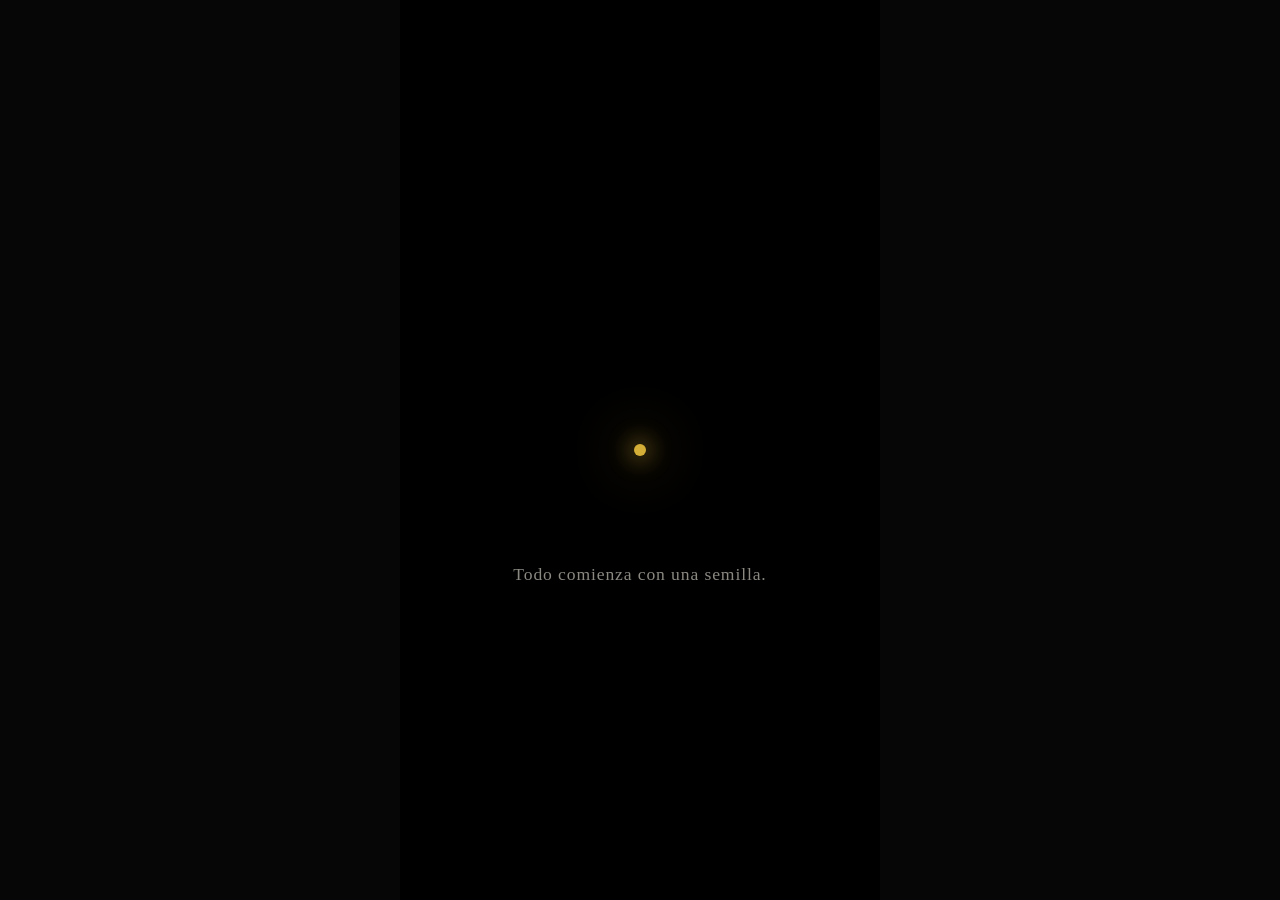
==== commit b57ea08d: "NEYĒN MVP: Juego de la Vida — jardín espiral + luciérnaga + 4 tabs Complete rebuild as emotional gam" ====
--- a/index.html
+++ b/index.html
@@ -11,1058 +11,2634 @@
         Created with Perplexity Computer
         https://www.perplexity.ai/computer
 -->
-
-<!-- Perplexity Computer Attribution — SEO Meta Tags -->
 <meta name="generator" content="Perplexity Computer">
 <meta name="author" content="Perplexity Computer">
 <meta property="og:see_also" content="https://www.perplexity.ai/computer">
 <link rel="author" href="https://www.perplexity.ai/computer">
-
 <meta charset="UTF-8">
 <meta name="viewport" content="width=device-width, initial-scale=1.0, viewport-fit=cover">
-<title>NEYĒN — Structural Coherence Framework</title>
-<meta name="description" content="NEYĒN: Marco de Coherencia Estructural. Calculadora de número raíz, tríada SATOR/NEYĒN/SER, calendario cíclico, carta natal y matriz numérica.">
-<meta name="theme-color" content="#0a1a1f">
+<meta name="theme-color" content="#0D0D0D">
+<meta name="apple-mobile-web-app-capable" content="yes">
+<meta name="apple-mobile-web-app-status-bar-style" content="black-translucent">
+<meta name="apple-mobile-web-app-title" content="NEYĒN">
+<title>NEYĒN — Juego de la Vida</title>
 <link rel="manifest" href="manifest.json">
 <link rel="icon" href="icons/favicon.svg" type="image/svg+xml">
 <link rel="apple-touch-icon" href="icons/icon-192.png">
-<link href="https://api.fontshare.com/v2/css?f[]=clash-display@400,500,600,700&f[]=satoshi@400,500,700&display=swap" rel="stylesheet">
+<link rel="preconnect" href="https://api.fontshare.com">
+<link href="https://api.fontshare.com/v2/css?f[]=zodiak@400,500,700&f[]=satoshi@300,400,500,700&display=swap" rel="stylesheet">
 <style>
-/* ===== RESET & BASE ===== */
-*,*::before,*::after{box-sizing:border-box;margin:0;padding:0}
-:root{
-  --gold:#D4AF37;--green:#3BAF84;--bg-deep:#0a1a1f;--bg-card:#0d2926;
-  --white:#F5F0E8;--white-60:rgba(245,240,232,.6);--white-30:rgba(245,240,232,.3);
-  --glass:rgba(13,41,38,.55);--glass-border:rgba(212,175,55,.15);
-  --font-display:'Clash Display',sans-serif;--font-body:'Satoshi',sans-serif;
-  --radius:14px;--tab-h:64px;
-}
-html{font-size:16px;-webkit-text-size-adjust:100%;scroll-behavior:smooth}
-body{
-  font-family:var(--font-body);color:var(--white);
-  background:linear-gradient(160deg,var(--bg-deep) 0%,#071612 40%,var(--bg-card) 100%);
-  min-height:100vh;min-height:100dvh;overflow-x:hidden;
-  padding-bottom:calc(var(--tab-h) + env(safe-area-inset-bottom,0px));
-}
-a{color:var(--green);text-decoration:none}
-a:hover{text-decoration:underline}
-button{font-family:var(--font-body);cursor:pointer;border:none;background:none;color:inherit}
-input,select{font-family:var(--font-body);color:var(--white);background:rgba(255,255,255,.07);
-  border:1px solid var(--glass-border);border-radius:10px;padding:10px 14px;font-size:.95rem;
-  outline:none;transition:border-color .2s}
-input:focus,select:focus{border-color:var(--gold)}
-select option{background:var(--bg-deep);color:var(--white)}
-h1,h2,h3,h4{font-family:var(--font-display);font-weight:600;line-height:1.15}
-
-/* ===== GLASS CARD ===== */
-.card{
-  background:var(--glass);border:1px solid var(--glass-border);
-  border-radius:var(--radius);padding:20px;
-  backdrop-filter:blur(18px);-webkit-backdrop-filter:blur(18px);
-  transition:transform .2s,box-shadow .2s;
-}
-.card:hover{transform:translateY(-1px);box-shadow:0 8px 32px rgba(0,0,0,.25)}
-
-/* ===== SECTIONS ===== */
-.section{
-  display:none;flex-direction:column;gap:20px;
-  padding:20px 16px 32px;max-width:540px;margin:0 auto;
-  animation:fadeUp .35s ease-out both;
-}
-.section.active{display:flex}
-@keyframes fadeUp{from{opacity:0;transform:translateY(12px)}to{opacity:1;transform:translateY(0)}}
-
-.section-title{font-size:1.65rem;color:var(--gold);margin-bottom:2px;letter-spacing:.02em}
-.section-sub{font-size:.88rem;color:var(--white-60);line-height:1.5}
-
-/* ===== TOP BAR ===== */
-.top-bar{
-  position:sticky;top:0;z-index:90;
-  display:flex;align-items:center;justify-content:center;
-  padding:14px 16px 10px;
-  background:linear-gradient(180deg,var(--bg-deep) 60%,transparent);
-}
-.top-bar .logo{font-family:var(--font-display);font-size:1.25rem;font-weight:700;letter-spacing:.12em;color:var(--gold)}
-.top-bar .logo span{color:var(--white)}
-
-/* ===== BOTTOM TABS ===== */
-.tab-bar{
-  position:fixed;bottom:0;left:0;right:0;z-index:100;
-  display:flex;justify-content:space-around;align-items:center;
-  height:var(--tab-h);
-  padding-bottom:env(safe-area-inset-bottom,0px);
-  background:rgba(10,26,31,.92);border-top:1px solid var(--glass-border);
-  backdrop-filter:blur(20px);-webkit-backdrop-filter:blur(20px);
-}
-.tab-btn{
-  display:flex;flex-direction:column;align-items:center;gap:3px;
-  padding:6px 0;min-width:52px;font-size:.62rem;font-weight:500;
-  color:var(--white-30);transition:color .2s;letter-spacing:.04em;
-}
-.tab-btn svg{width:22px;height:22px;transition:color .2s}
-.tab-btn.active{color:var(--gold)}
-.tab-btn.active svg{color:var(--gold)}
-
-/* ===== BUTTONS ===== */
-.btn-primary{
-  display:inline-flex;align-items:center;justify-content:center;gap:8px;
-  padding:12px 24px;border-radius:10px;font-weight:600;font-size:.95rem;
-  background:linear-gradient(135deg,var(--gold),#b8942e);color:var(--bg-deep);
-  transition:transform .15s,box-shadow .15s;
-}
-.btn-primary:hover{transform:translateY(-1px);box-shadow:0 6px 20px rgba(212,175,55,.3);text-decoration:none}
-.btn-secondary{
-  display:inline-flex;align-items:center;justify-content:center;gap:8px;
-  padding:10px 20px;border-radius:10px;font-weight:500;font-size:.88rem;
-  border:1px solid var(--glass-border);color:var(--white-60);transition:all .2s;
-}
-.btn-secondary:hover{border-color:var(--gold);color:var(--gold)}
-
-/* ===== ROOT NUMBER RESULT ===== */
-.root-result{display:none;text-align:center}
-.root-result.visible{display:block}
-.root-big{font-family:var(--font-display);font-size:5rem;font-weight:700;line-height:1}
-.root-name{font-family:var(--font-display);font-size:1.4rem;margin:8px 0 4px}
-.root-element{font-size:.82rem;color:var(--white-60);margin-bottom:12px}
-.root-desc{font-size:.92rem;line-height:1.6;color:var(--white-60)}
-
-/* ===== TRIAD ===== */
-.triad-svg-wrap{display:flex;justify-content:center;padding:10px 0}
-.triad-detail{text-align:center}
-.triad-detail h3{font-size:1.15rem;margin-bottom:6px}
-.triad-detail p{font-size:.88rem;color:var(--white-60);line-height:1.55}
-.triad-metrics{display:grid;grid-template-columns:1fr 1fr 1fr;gap:10px;margin-top:6px}
-.triad-metric{text-align:center;padding:10px 6px;background:rgba(255,255,255,.04);border-radius:10px}
-.triad-metric .val{font-family:var(--font-display);font-size:1.1rem;color:var(--gold)}
-.triad-metric .lbl{font-size:.7rem;color:var(--white-30);margin-top:2px}
-.dpsi-card{text-align:center;padding:24px 20px}
-.dpsi-val{font-family:var(--font-display);font-size:3rem;font-weight:700;color:var(--gold)}
-.dpsi-label{font-size:.8rem;color:var(--white-60);margin-top:4px}
-.dpsi-bar{height:6px;border-radius:3px;background:rgba(255,255,255,.08);margin-top:14px;overflow:hidden}
-.dpsi-bar-fill{height:100%;border-radius:3px;background:linear-gradient(90deg,var(--green),var(--gold));transition:width .8s ease}
-
-/* ===== CALENDAR ===== */
-.cal-svg-wrap{display:flex;justify-content:center;padding:0}
-.cal-info{display:grid;grid-template-columns:1fr 1fr;gap:10px}
-.cal-info-item{padding:14px;text-align:center}
-.cal-info-item .ci-label{font-size:.7rem;color:var(--white-30);text-transform:uppercase;letter-spacing:.06em}
-.cal-info-item .ci-val{font-family:var(--font-display);font-size:1rem;color:var(--white);margin-top:4px}
-.cal-legend{display:flex;flex-wrap:wrap;gap:12px;justify-content:center;margin-top:6px}
-.cal-legend span{font-size:.72rem;display:flex;align-items:center;gap:5px;color:var(--white-60)}
-.cal-legend span::before{content:'';width:10px;height:10px;border-radius:50%;display:inline-block}
-.cal-legend .l-astro::before{background:#D4AF37}
-.cal-legend .l-bio::before{background:#3BAF84}
-.cal-legend .l-civic::before{background:#7B4FA2}
-
-/* ===== NATAL CHART ===== */
-.natal-tabs{display:flex;gap:6px;margin-bottom:4px}
-.natal-tab{flex:1;padding:10px;text-align:center;border-radius:10px;font-size:.85rem;font-weight:500;
-  background:rgba(255,255,255,.04);color:var(--white-30);transition:all .2s}
-.natal-tab.active{background:rgba(212,175,55,.15);color:var(--gold)}
-.natal-panel{display:none}
-.natal-panel.active{display:block}
-.natal-form{display:flex;flex-direction:column;gap:10px;margin-bottom:16px}
-.natal-form .row{display:grid;grid-template-columns:1fr 1fr;gap:10px}
-.natal-form label{font-size:.78rem;color:var(--white-60);margin-bottom:3px;display:block}
-.pillar-grid{display:grid;grid-template-columns:repeat(4,1fr);gap:8px;margin:12px 0}
-.pillar{text-align:center;padding:14px 6px;border-radius:12px;background:rgba(255,255,255,.04);border:1px solid var(--glass-border)}
-.pillar .p-label{font-size:.68rem;color:var(--white-30);text-transform:uppercase;letter-spacing:.05em}
-.pillar .p-stem{font-family:var(--font-display);font-size:1.3rem;margin:6px 0 2px}
-.pillar .p-branch{font-size:1.1rem}
-.pillar .p-element{font-size:.72rem;color:var(--white-60);margin-top:4px}
-.zodiac-grid{display:grid;grid-template-columns:1fr 1fr 1fr;gap:10px;margin:12px 0}
-.zodiac-item{text-align:center;padding:14px 8px;border-radius:12px;background:rgba(255,255,255,.04)}
-.zodiac-item .z-type{font-size:.68rem;color:var(--white-30);text-transform:uppercase}
-.zodiac-item .z-sign{font-size:1.8rem;margin:4px 0}
-.zodiac-item .z-name{font-size:.85rem;font-weight:500}
-.profile-section{margin-top:12px}
-.profile-section h4{font-size:.95rem;color:var(--gold);margin-bottom:8px}
-.profile-section p,.profile-section li{font-size:.88rem;color:var(--white-60);line-height:1.55}
-.profile-section ul{padding-left:18px;display:flex;flex-direction:column;gap:4px}
-
-/* ===== MATRIX ===== */
-.matrix-grid-wrap{display:flex;justify-content:center;padding:10px 0}
-.matrix-grid{display:grid;grid-template-columns:repeat(3,80px);grid-template-rows:repeat(3,80px);gap:8px}
-.matrix-cell{
-  display:flex;align-items:center;justify-content:center;
-  font-family:var(--font-display);font-size:1.8rem;font-weight:600;
-  border-radius:14px;cursor:pointer;transition:all .25s;
-  background:rgba(255,255,255,.04);border:1px solid var(--glass-border);
-}
-.matrix-cell:hover{border-color:var(--gold);background:rgba(212,175,55,.08)}
-.matrix-cell.active{background:rgba(212,175,55,.18);border-color:var(--gold);color:var(--gold);transform:scale(1.08)}
-.matrix-cell.governor{color:var(--green)}
-.matrix-cell.seq{color:var(--gold)}
-.matrix-info{min-height:80px;transition:opacity .2s}
-.sequence-svg-wrap{display:flex;justify-content:center;padding:10px 0}
-.teb-card{text-align:center;padding:20px}
-.teb-formula{font-family:var(--font-display);font-size:1.3rem;color:var(--gold);margin-bottom:8px}
-
-/* ===== ABOUT ===== */
-.about-block{padding:18px}
-.about-block h3{font-size:1.05rem;color:var(--gold);margin-bottom:8px}
-.about-block p,.about-block li{font-size:.88rem;color:var(--white-60);line-height:1.6}
-.about-block ul{padding-left:18px;display:flex;flex-direction:column;gap:6px;margin-top:6px}
-.about-cta{font-size:.82rem;color:var(--white-30);text-align:center;margin-top:8px;font-style:italic}
-.book-list{display:flex;flex-direction:column;gap:10px;margin-top:10px}
-.book-item{display:flex;gap:14px;align-items:flex-start;padding:14px;border-radius:12px;background:rgba(255,255,255,.03)}
-.book-icon{width:40px;height:50px;border-radius:6px;flex-shrink:0;display:flex;align-items:center;justify-content:center;font-family:var(--font-display);font-size:.85rem;font-weight:700}
-.book-info .bi-title{font-size:.92rem;font-weight:600;color:var(--white)}
-.book-info .bi-desc{font-size:.8rem;color:var(--white-60);margin-top:3px;line-height:1.45}
-
-/* ===== FOOTER ===== */
-.app-footer{
-  text-align:center;padding:20px 16px 12px;font-size:.72rem;color:var(--white-30);
-  display:flex;flex-direction:column;gap:6px;align-items:center;
-}
-.app-footer a{color:var(--white-30);transition:color .2s}
-.app-footer a:hover{color:var(--gold)}
-
-/* ===== DESKTOP ===== */
-@media(min-width:768px){
-  .section{max-width:620px;padding:28px 24px 40px}
-  .tab-bar{left:50%;transform:translateX(-50%);max-width:480px;border-radius:16px 16px 0 0}
-  .matrix-grid{grid-template-columns:repeat(3,96px);grid-template-rows:repeat(3,96px);gap:10px}
-  .matrix-cell{font-size:2.1rem}
-}
-@media(min-width:1024px){
-  .section{max-width:700px}
+/* ===========================
+   RESET & BASE
+   =========================== */
+*, *::before, *::after { box-sizing: border-box; margin: 0; padding: 0; }
+html { font-size: 16px; -webkit-text-size-adjust: 100%; }
+body {
+  font-family: 'Satoshi', -apple-system, sans-serif;
+  background: #0D0D0D;
+  color: #E8E6E0;
+  min-height: 100dvh;
+  overflow: hidden;
+  position: relative;
+}
+
+/* ===========================
+   CSS VARIABLES
+   =========================== */
+:root {
+  --bg: #0D0D0D;
+  --surface: #1A1A18;
+  --surface2: #242420;
+  --border: #333330;
+  --text: #E8E6E0;
+  --muted: #8A8880;
+  --faint: #5A5850;
+  --gold: #D4AF37;
+  --gold-hover: #E8C44A;
+  --gold-glow: rgba(212,175,55,0.25);
+  --green: #3BAF84;
+  --green-hover: #4CC99A;
+  --green-glow: rgba(59,175,132,0.2);
+  --radius: 16px;
+  --radius-sm: 10px;
+  --nav-height: 72px;
+  --safe-top: env(safe-area-inset-top, 0px);
+  --safe-bottom: env(safe-area-inset-bottom, 0px);
+}
+
+/* ===========================
+   APP SHELL
+   =========================== */
+#app {
+  width: 100%;
+  max-width: 480px;
+  height: 100dvh;
+  margin: 0 auto;
+  position: relative;
+  overflow: hidden;
+  display: flex;
+  flex-direction: column;
+  background: var(--bg);
+}
+
+/* Desktop phone frame */
+@media (min-width: 500px) {
+  body { background: #060606; display: flex; align-items: center; justify-content: center; }
+  #app { border-left: 1px solid #1e1e1c; border-right: 1px solid #1e1e1c; }
+}
+
+/* ===========================
+   SCREENS
+   =========================== */
+.screen {
+  position: fixed;
+  top: 0;
+  bottom: 0;
+  left: max(0px, calc(50vw - 240px));
+  width: min(100vw, 480px);
+  display: flex;
+  flex-direction: column;
+  overflow: hidden;
+  opacity: 0;
+  pointer-events: none;
+  transition: opacity 0.5s ease;
+  background: var(--bg);
+}
+.screen.active {
+  opacity: 1;
+  pointer-events: all;
+}
+
+/* ===========================
+   AMBIENT PARTICLES
+   =========================== */
+#particles {
+  position: fixed;
+  top: 0; bottom: 0;
+  left: max(0px, calc(50vw - 240px));
+  width: min(100vw, 480px);
+  pointer-events: none;
+  z-index: 0;
+  overflow: hidden;
+}
+.particle {
+  position: absolute;
+  border-radius: 50%;
+  background: var(--gold);
+  opacity: 0;
+  animation: floatParticle var(--dur, 8s) var(--delay, 0s) infinite ease-in-out;
+}
+@keyframes floatParticle {
+  0% { opacity: 0; transform: translate(0, 0) scale(0); }
+  20% { opacity: var(--op, 0.4); }
+  80% { opacity: var(--op, 0.4); }
+  100% { opacity: 0; transform: translate(var(--tx, 20px), var(--ty, -80px)) scale(0.2); }
+}
+
+/* ===========================
+   SPLASH SCREEN
+   =========================== */
+#splash {
+  background: #000;
+  align-items: center;
+  justify-content: center;
+  z-index: 100;
+}
+.splash-seed {
+  width: 12px;
+  height: 12px;
+  border-radius: 50%;
+  background: var(--gold);
+  box-shadow: 0 0 20px 8px var(--gold-glow), 0 0 60px 20px rgba(212,175,55,0.1);
+  animation: breathe 2.5s ease-in-out infinite;
+}
+@keyframes breathe {
+  0%, 100% { transform: scale(1); box-shadow: 0 0 20px 8px var(--gold-glow), 0 0 60px 20px rgba(212,175,55,0.1); }
+  50% { transform: scale(1.6); box-shadow: 0 0 30px 15px var(--gold-glow), 0 0 80px 30px rgba(212,175,55,0.15); }
+}
+.splash-text {
+  position: absolute;
+  bottom: 35%;
+  left: 0; right: 0;
+  text-align: center;
+  font-family: 'Zodiak', Georgia, serif;
+  font-size: 1.1rem;
+  color: var(--muted);
+  opacity: 0;
+  letter-spacing: 0.05em;
+  animation: fadeInSlow 1s ease 1s forwards;
+}
+@keyframes fadeInSlow {
+  to { opacity: 1; }
+}
+
+/* ===========================
+   ONBOARDING
+   =========================== */
+#onboarding {
+  z-index: 50;
+}
+.onboard-step {
+  display: none;
+  flex-direction: column;
+  align-items: center;
+  justify-content: center;
+  flex: 1;
+  padding: 2rem 1.5rem;
+  text-align: center;
+  gap: 1.5rem;
+}
+.onboard-step.active { display: flex; }
+
+.onboard-title {
+  font-family: 'Zodiak', Georgia, serif;
+  font-size: 1.7rem;
+  font-weight: 500;
+  line-height: 1.25;
+  color: var(--text);
+}
+.onboard-sub {
+  font-size: 0.95rem;
+  color: var(--muted);
+  line-height: 1.6;
+  max-width: 300px;
+}
+
+/* Date picker custom */
+.date-picker-row {
+  display: flex;
+  gap: 0.5rem;
+  width: 100%;
+  max-width: 320px;
+}
+.date-select {
+  flex: 1;
+  background: var(--surface);
+  border: 1px solid var(--border);
+  color: var(--text);
+  border-radius: var(--radius-sm);
+  padding: 0.75rem 0.5rem;
+  font-family: 'Satoshi', sans-serif;
+  font-size: 0.9rem;
+  appearance: none;
+  text-align: center;
+  cursor: pointer;
+  transition: border-color 0.2s;
+}
+.date-select:focus { outline: none; border-color: var(--gold); }
+.date-select option { background: var(--surface2); }
+
+.time-row {
+  display: flex;
+  align-items: center;
+  gap: 0.75rem;
+  width: 100%;
+  max-width: 320px;
+}
+.time-row label { font-size: 0.85rem; color: var(--muted); flex-shrink: 0; }
+.time-row input[type="time"] {
+  flex: 1;
+  background: var(--surface);
+  border: 1px solid var(--border);
+  color: var(--text);
+  border-radius: var(--radius-sm);
+  padding: 0.65rem 0.75rem;
+  font-family: 'Satoshi', sans-serif;
+  font-size: 0.9rem;
+  cursor: pointer;
+}
+.time-row input:focus { outline: none; border-color: var(--gold); }
+.time-unknown {
+  font-size: 0.8rem;
+  color: var(--faint);
+  text-decoration: underline;
+  cursor: pointer;
+  background: none;
+  border: none;
+  color: var(--faint);
+}
+.time-unknown:hover { color: var(--muted); }
+
+/* Buttons */
+.btn-primary {
+  background: var(--gold);
+  color: #0D0D0D;
+  font-family: 'Satoshi', sans-serif;
+  font-weight: 700;
+  font-size: 0.95rem;
+  border: none;
+  border-radius: 50px;
+  padding: 0.9rem 2.5rem;
+  cursor: pointer;
+  min-height: 52px;
+  transition: all 0.2s;
+  letter-spacing: 0.02em;
+}
+.btn-primary:hover { background: var(--gold-hover); transform: translateY(-1px); }
+.btn-primary:active { transform: translateY(0); }
+
+.btn-ghost {
+  background: transparent;
+  color: var(--muted);
+  font-family: 'Satoshi', sans-serif;
+  font-size: 0.85rem;
+  border: 1px solid var(--border);
+  border-radius: 50px;
+  padding: 0.7rem 1.5rem;
+  cursor: pointer;
+  min-height: 44px;
+  transition: all 0.2s;
+}
+.btn-ghost:hover { border-color: var(--gold); color: var(--gold); }
+
+/* Name input */
+.name-input {
+  width: 100%;
+  max-width: 280px;
+  background: transparent;
+  border: none;
+  border-bottom: 2px solid var(--border);
+  color: var(--text);
+  font-family: 'Zodiak', Georgia, serif;
+  font-size: 1.5rem;
+  text-align: center;
+  padding: 0.5rem;
+  transition: border-color 0.2s;
+}
+.name-input:focus { outline: none; border-color: var(--gold); }
+.name-input::placeholder { color: var(--faint); }
+
+/* Seed profile card */
+.seed-card {
+  background: var(--surface);
+  border: 1px solid var(--border);
+  border-radius: var(--radius);
+  padding: 1.5rem;
+  max-width: 320px;
+  width: 100%;
+  text-align: left;
+  position: relative;
+  overflow: hidden;
+}
+.seed-card::before {
+  content: '';
+  position: absolute;
+  top: 0; left: 0; right: 0;
+  height: 3px;
+  background: linear-gradient(90deg, var(--gold), var(--green));
+}
+.seed-name {
+  font-family: 'Zodiak', Georgia, serif;
+  font-size: 1.5rem;
+  color: var(--gold);
+  margin-bottom: 0.4rem;
+}
+.seed-headline {
+  font-size: 0.9rem;
+  color: var(--text);
+  line-height: 1.5;
+  margin-bottom: 0.75rem;
+}
+.seed-desc {
+  font-size: 0.82rem;
+  color: var(--muted);
+  line-height: 1.65;
+}
+.seed-traits {
+  display: flex;
+  flex-wrap: wrap;
+  gap: 0.4rem;
+  margin-top: 0.75rem;
+}
+.seed-trait {
+  font-size: 0.72rem;
+  padding: 0.25rem 0.65rem;
+  border: 1px solid var(--border);
+  border-radius: 20px;
+  color: var(--muted);
+}
+
+/* Seed planting animation */
+.seed-anim-container {
+  width: 120px;
+  height: 120px;
+  position: relative;
+  margin: 0 auto;
+}
+.seed-dot {
+  width: 10px;
+  height: 10px;
+  border-radius: 50%;
+  background: var(--gold);
+  position: absolute;
+  left: 50%; bottom: 10px;
+  transform: translateX(-50%);
+  animation: seedSink 1.5s ease forwards;
+}
+@keyframes seedSink {
+  0% { bottom: 60px; opacity: 1; }
+  60% { bottom: 10px; opacity: 1; }
+  100% { bottom: 8px; opacity: 0.4; }
+}
+.sprout {
+  position: absolute;
+  left: 50%; bottom: 10px;
+  transform: translateX(-50%) scaleY(0);
+  transform-origin: bottom;
+  animation: sproutGrow 1s ease 1.2s forwards;
+}
+@keyframes sproutGrow {
+  to { transform: translateX(-50%) scaleY(1); }
+}
+
+/* Garden preview in onboarding */
+.garden-preview {
+  width: 100%;
+  max-width: 280px;
+  height: 160px;
+  position: relative;
+  margin: 0 auto;
+}
+
+/* ===========================
+   MAIN APP
+   =========================== */
+#main-app {
+  z-index: 10;
+  flex-direction: column;
+}
+.app-content {
+  flex: 1;
+  overflow-y: auto;
+  overflow-x: hidden;
+  padding-bottom: calc(var(--nav-height) + var(--safe-bottom));
+  -webkit-overflow-scrolling: touch;
+}
+.app-content::-webkit-scrollbar { display: none; }
+
+/* Tab panels */
+.tab-panel {
+  display: none;
+  flex-direction: column;
+  padding-top: calc(var(--safe-top) + 0.5rem);
+  width: 100%;
+}
+.tab-panel.active { display: flex; }
+/* Non-garden tabs fill minimum */
+#tab-hoy.active, #tab-vinculos.active, #tab-camino.active { min-height: 100%; }
+
+/* Jardín special — no scroll, fits in viewport */
+#tab-jardin.active {
+  height: calc(100dvh - var(--nav-height) - var(--safe-bottom));
+  min-height: unset;
+  overflow: hidden;
+}
+
+/* ===========================
+   BOTTOM NAV
+   =========================== */
+.bottom-nav {
+  position: absolute;
+  bottom: 0; left: 0; right: 0;
+  height: calc(var(--nav-height) + var(--safe-bottom));
+  padding-bottom: var(--safe-bottom);
+  background: rgba(26, 26, 24, 0.92);
+  backdrop-filter: blur(20px);
+  -webkit-backdrop-filter: blur(20px);
+  border-top: 1px solid var(--border);
+  display: flex;
+  align-items: flex-start;
+  padding-top: 0.5rem;
+  z-index: 20;
+}
+.nav-btn {
+  flex: 1;
+  display: flex;
+  flex-direction: column;
+  align-items: center;
+  gap: 4px;
+  background: none;
+  border: none;
+  cursor: pointer;
+  padding: 0.4rem 0;
+  min-height: 44px;
+  position: relative;
+}
+.nav-icon { font-size: 1.3rem; transition: transform 0.2s; }
+.nav-label {
+  font-size: 0.65rem;
+  font-family: 'Satoshi', sans-serif;
+  color: var(--faint);
+  letter-spacing: 0.06em;
+  text-transform: uppercase;
+  transition: color 0.2s;
+}
+.nav-btn.active .nav-label { color: var(--gold); }
+.nav-btn.active .nav-icon { transform: scale(1.15); }
+.nav-dot {
+  position: absolute;
+  top: 2px;
+  width: 4px; height: 4px;
+  border-radius: 50%;
+  background: var(--gold);
+  opacity: 0;
+  transition: opacity 0.3s;
+}
+.nav-btn.active .nav-dot { opacity: 1; }
+
+/* ===========================
+   TAB 1: JARDÍN
+   =========================== */
+.jardin-header {
+  padding: 1rem 1.5rem 0.5rem;
+  display: flex;
+  justify-content: space-between;
+  align-items: center;
+  gap: 0.5rem;
+  flex-shrink: 0;
+}
+.jardin-season {
+  font-size: 0.75rem;
+  color: var(--muted);
+  letter-spacing: 0.08em;
+  text-transform: uppercase;
+}
+.jardin-streak {
+  font-size: 0.75rem;
+  color: var(--gold);
+  letter-spacing: 0.05em;
+}
+
+/* SVG Garden */
+.garden-svg-wrap {
+  position: relative;
+  width: 100%;
+  padding: 0 0.5rem;
+  flex: 1;
+  display: flex;
+  align-items: center;
+  justify-content: center;
+  min-height: 0;
+}
+#garden-svg {
+  width: 100%;
+  max-width: 340px;
+  height: auto;
+  aspect-ratio: 1;
+  display: block;
+  margin: 0 auto;
+  flex-shrink: 1;
+}
+
+/* Firefly */
+#firefly {
+  position: absolute;
+  width: 8px;
+  height: 8px;
+  border-radius: 50%;
+  background: var(--gold);
+  box-shadow: 0 0 8px 4px rgba(212,175,55,0.5), 0 0 16px 8px rgba(212,175,55,0.2);
+  pointer-events: none;
+  z-index: 5;
+  transition: box-shadow 0.5s;
+}
+.firefly-trail {
+  position: absolute;
+  width: 3px; height: 3px;
+  border-radius: 50%;
+  background: var(--gold);
+  opacity: 0.3;
+  pointer-events: none;
+}
+.firefly-bubble {
+  position: absolute;
+  background: var(--surface);
+  border: 1px solid var(--border);
+  border-radius: 12px 12px 12px 2px;
+  padding: 0.55rem 0.8rem;
+  font-size: 0.78rem;
+  color: var(--text);
+  max-width: 200px;
+  white-space: normal;
+  line-height: 1.5;
+  box-shadow: 0 4px 20px rgba(0,0,0,0.4);
+  z-index: 6;
+  pointer-events: none;
+  opacity: 0;
+  transition: opacity 0.4s ease;
+  font-style: italic;
+}
+.firefly-bubble.visible { opacity: 1; }
+
+/* Climate overlay */
+.climate-overlay {
+  position: absolute;
+  inset: 0;
+  pointer-events: none;
+  z-index: 1;
+  border-radius: var(--radius);
+  transition: opacity 1s ease;
+}
+
+/* ===========================
+   TAB 2: HOY
+   =========================== */
+.hoy-wrap {
+  padding: 1.5rem;
+  display: flex;
+  flex-direction: column;
+  gap: 1.25rem;
+}
+.hoy-greeting {
+  font-family: 'Zodiak', Georgia, serif;
+  font-size: 1.5rem;
+  font-weight: 500;
+  line-height: 1.3;
+}
+.hoy-greeting span { color: var(--gold); }
+
+/* Energy meter */
+.energy-card {
+  background: var(--surface);
+  border: 1px solid var(--border);
+  border-radius: var(--radius);
+  padding: 1.1rem 1.25rem;
+}
+.energy-label-row {
+  display: flex;
+  justify-content: space-between;
+  align-items: center;
+  margin-bottom: 0.6rem;
+}
+.energy-title {
+  font-size: 0.72rem;
+  text-transform: uppercase;
+  letter-spacing: 0.1em;
+  color: var(--muted);
+}
+.energy-state {
+  font-size: 0.8rem;
+  color: var(--gold);
+  font-weight: 500;
+}
+.energy-bar {
+  height: 6px;
+  background: var(--surface2);
+  border-radius: 3px;
+  position: relative;
+  overflow: hidden;
+}
+.energy-fill {
+  height: 100%;
+  border-radius: 3px;
+  background: linear-gradient(90deg, #4ECDC4, #D4AF37, #FF6B35);
+  transition: width 1s ease;
+}
+.energy-icons {
+  display: flex;
+  justify-content: space-between;
+  margin-top: 0.4rem;
+}
+.energy-icons span { font-size: 0.75rem; color: var(--faint); }
+
+/* Daily card */
+.daily-card {
+  background: var(--surface);
+  border: 1px solid var(--border);
+  border-radius: var(--radius);
+  padding: 1.25rem;
+  position: relative;
+  overflow: hidden;
+}
+.daily-card::after {
+  content: '';
+  position: absolute;
+  top: 0; right: 0;
+  width: 60px; height: 60px;
+  background: radial-gradient(circle, var(--gold-glow) 0%, transparent 70%);
+  pointer-events: none;
+}
+.daily-label {
+  font-size: 0.68rem;
+  text-transform: uppercase;
+  letter-spacing: 0.1em;
+  color: var(--faint);
+  margin-bottom: 0.6rem;
+}
+.daily-message {
+  font-family: 'Zodiak', Georgia, serif;
+  font-size: 1.15rem;
+  line-height: 1.45;
+  color: var(--text);
+  margin-bottom: 0.75rem;
+}
+.daily-action {
+  font-size: 0.85rem;
+  color: var(--green);
+  font-weight: 500;
+}
+.daily-action::before { content: '→ '; }
+
+/* Checkin */
+.checkin-card {
+  background: var(--surface);
+  border: 1px solid var(--border);
+  border-radius: var(--radius);
+  padding: 1.25rem;
+}
+.checkin-title {
+  font-size: 0.9rem;
+  color: var(--text);
+  margin-bottom: 0.9rem;
+  font-weight: 500;
+}
+.mood-grid {
+  display: grid;
+  grid-template-columns: repeat(3, 1fr);
+  gap: 0.5rem;
+}
+.mood-btn {
+  background: var(--surface2);
+  border: 1px solid var(--border);
+  border-radius: var(--radius-sm);
+  padding: 0.65rem 0.4rem;
+  display: flex;
+  flex-direction: column;
+  align-items: center;
+  gap: 0.25rem;
+  cursor: pointer;
+  transition: all 0.2s;
+  min-height: 62px;
+}
+.mood-btn:hover { border-color: var(--gold); }
+.mood-btn.selected { border-color: var(--gold); background: rgba(212,175,55,0.08); }
+.mood-emoji { font-size: 1.3rem; }
+.mood-label { font-size: 0.7rem; color: var(--muted); }
+
+.firefly-response {
+  background: var(--surface2);
+  border-left: 2px solid var(--gold);
+  border-radius: 0 var(--radius-sm) var(--radius-sm) 0;
+  padding: 0.75rem 1rem;
+  font-size: 0.85rem;
+  color: var(--muted);
+  font-style: italic;
+  display: none;
+  animation: slideIn 0.3s ease;
+}
+.firefly-response.visible { display: block; }
+@keyframes slideIn {
+  from { opacity: 0; transform: translateY(-8px); }
+  to { opacity: 1; transform: translateY(0); }
+}
+
+/* Identity insight */
+.insight-card {
+  background: linear-gradient(135deg, var(--surface) 0%, rgba(59,175,132,0.05) 100%);
+  border: 1px solid rgba(59,175,132,0.2);
+  border-radius: var(--radius);
+  padding: 1.25rem;
+}
+.insight-label {
+  font-size: 0.68rem;
+  text-transform: uppercase;
+  letter-spacing: 0.1em;
+  color: var(--green);
+  margin-bottom: 0.5rem;
+  opacity: 0.7;
+}
+.insight-text {
+  font-size: 0.9rem;
+  color: var(--text);
+  line-height: 1.6;
+}
+
+/* Garden grow indicator */
+.grow-indicator {
+  display: flex;
+  align-items: center;
+  gap: 0.6rem;
+  padding: 0.75rem 1rem;
+  background: rgba(59,175,132,0.08);
+  border: 1px solid rgba(59,175,132,0.15);
+  border-radius: var(--radius-sm);
+  font-size: 0.82rem;
+  color: var(--green);
+  display: none;
+}
+.grow-indicator.visible { display: flex; }
+.grow-dot {
+  width: 8px; height: 8px;
+  border-radius: 50%;
+  background: var(--green);
+  animation: pulse 1.5s ease-in-out infinite;
+}
+@keyframes pulse {
+  0%, 100% { transform: scale(1); opacity: 1; }
+  50% { transform: scale(1.5); opacity: 0.6; }
+}
+
+/* ===========================
+   TAB 3: VÍNCULOS
+   =========================== */
+.vinculos-wrap {
+  padding: 1.5rem;
+  display: flex;
+  flex-direction: column;
+  gap: 1.25rem;
+}
+.vinculos-title {
+  font-family: 'Zodiak', Georgia, serif;
+  font-size: 1.4rem;
+}
+
+/* Constellation */
+.constellation-wrap {
+  position: relative;
+  width: 100%;
+  height: 240px;
+  background: var(--surface);
+  border: 1px solid var(--border);
+  border-radius: var(--radius);
+  overflow: hidden;
+}
+#constellation-svg {
+  width: 100%;
+  height: 100%;
+}
+
+/* Add person */
+.add-person-form {
+  background: var(--surface);
+  border: 1px solid var(--border);
+  border-radius: var(--radius);
+  padding: 1.25rem;
+  display: none;
+}
+.add-person-form.visible { display: block; }
+.form-row {
+  display: flex;
+  flex-direction: column;
+  gap: 0.5rem;
+  margin-bottom: 0.75rem;
+}
+.form-label { font-size: 0.75rem; color: var(--muted); letter-spacing: 0.05em; }
+.form-input {
+  background: var(--surface2);
+  border: 1px solid var(--border);
+  border-radius: var(--radius-sm);
+  color: var(--text);
+  font-family: 'Satoshi', sans-serif;
+  font-size: 0.9rem;
+  padding: 0.65rem 0.85rem;
+  width: 100%;
+  transition: border-color 0.2s;
+}
+.form-input:focus { outline: none; border-color: var(--gold); }
+.form-date-row { display: flex; gap: 0.4rem; }
+.form-date-row .form-input { text-align: center; }
+.form-actions { display: flex; gap: 0.5rem; margin-top: 0.5rem; }
+.btn-add {
+  background: var(--gold);
+  color: #0D0D0D;
+  font-family: 'Satoshi', sans-serif;
+  font-weight: 700;
+  font-size: 0.85rem;
+  border: none;
+  border-radius: var(--radius-sm);
+  padding: 0.65rem 1.25rem;
+  cursor: pointer;
+  flex: 1;
+  min-height: 44px;
+  transition: background 0.2s;
+}
+.btn-add:hover { background: var(--gold-hover); }
+.btn-cancel {
+  background: transparent;
+  border: 1px solid var(--border);
+  color: var(--muted);
+  font-family: 'Satoshi', sans-serif;
+  font-size: 0.85rem;
+  border-radius: var(--radius-sm);
+  padding: 0.65rem 1rem;
+  cursor: pointer;
+  min-height: 44px;
+  transition: border-color 0.2s;
+}
+.btn-cancel:hover { border-color: var(--muted); }
+
+/* Relationship cards */
+.relation-card {
+  background: var(--surface);
+  border: 1px solid var(--border);
+  border-radius: var(--radius);
+  padding: 1.25rem;
+  position: relative;
+  overflow: hidden;
+}
+.relation-card::before {
+  content: '';
+  position: absolute;
+  top: 0; left: 0; right: 0;
+  height: 2px;
+  background: linear-gradient(90deg, var(--gold), var(--green));
+}
+.relation-names {
+  font-family: 'Zodiak', Georgia, serif;
+  font-size: 1.1rem;
+  margin-bottom: 0.85rem;
+  display: flex;
+  justify-content: space-between;
+  align-items: center;
+}
+.relation-names .delete-btn {
+  background: none;
+  border: none;
+  color: var(--faint);
+  cursor: pointer;
+  font-size: 1rem;
+  padding: 0.25rem;
+  min-height: 44px; min-width: 44px;
+  display: flex; align-items: center; justify-content: center;
+}
+.relation-names .delete-btn:hover { color: #C41E3A; }
+.relation-row {
+  margin-bottom: 0.75rem;
+}
+.relation-row-label {
+  font-size: 0.68rem;
+  text-transform: uppercase;
+  letter-spacing: 0.1em;
+  color: var(--faint);
+  margin-bottom: 0.25rem;
+}
+.relation-row-text {
+  font-size: 0.88rem;
+  color: var(--text);
+  line-height: 1.5;
+}
+
+/* ===========================
+   TAB 4: CAMINO
+   =========================== */
+.camino-wrap {
+  padding: 1.5rem;
+  display: flex;
+  flex-direction: column;
+  gap: 0;
+  position: relative;
+}
+.camino-title {
+  font-family: 'Zodiak', Georgia, serif;
+  font-size: 1.4rem;
+  margin-bottom: 1.5rem;
+}
+
+/* Timeline */
+.timeline {
+  position: relative;
+  padding-left: 2rem;
+}
+.timeline::before {
+  content: '';
+  position: absolute;
+  left: 0.55rem;
+  top: 0; bottom: 0;
+  width: 1px;
+  background: linear-gradient(to bottom, transparent, var(--border) 10%, var(--border) 90%, transparent);
+}
+.timeline-item {
+  position: relative;
+  padding-bottom: 1.5rem;
+}
+.timeline-dot {
+  position: absolute;
+  left: -1.5rem;
+  top: 0.4rem;
+  width: 10px; height: 10px;
+  border-radius: 50%;
+  background: var(--border);
+  border: 2px solid var(--surface);
+  transition: all 0.3s;
+}
+.timeline-item.current .timeline-dot {
+  background: var(--gold);
+  border-color: var(--gold);
+  box-shadow: 0 0 12px var(--gold-glow);
+  width: 14px; height: 14px;
+  left: -1.6rem;
+}
+.timeline-item.future .timeline-dot { background: var(--surface2); }
+.timeline-card {
+  background: var(--surface);
+  border: 1px solid var(--border);
+  border-radius: var(--radius);
+  padding: 1rem;
+  transition: all 0.3s;
+}
+.timeline-item.current .timeline-card {
+  border-color: rgba(212,175,55,0.3);
+  background: linear-gradient(135deg, var(--surface) 0%, rgba(212,175,55,0.04) 100%);
+}
+.timeline-item.past .timeline-card { opacity: 0.5; }
+.timeline-phase-label {
+  font-size: 0.65rem;
+  text-transform: uppercase;
+  letter-spacing: 0.1em;
+  color: var(--faint);
+  margin-bottom: 0.3rem;
+}
+.timeline-item.current .timeline-phase-label { color: var(--gold); }
+.timeline-phase-name {
+  font-family: 'Zodiak', Georgia, serif;
+  font-size: 1.05rem;
+  margin-bottom: 0.4rem;
+}
+.timeline-phase-desc {
+  font-size: 0.83rem;
+  color: var(--muted);
+  line-height: 1.6;
+  display: none;
+}
+.timeline-item.current .timeline-phase-desc { display: block; }
+.timeline-years {
+  font-size: 0.72rem;
+  color: var(--faint);
+  margin-top: 0.4rem;
+}
+
+/* Today marker */
+.today-marker {
+  display: flex;
+  align-items: center;
+  gap: 0.5rem;
+  margin: 0.5rem 0 1rem;
+  font-size: 0.72rem;
+  text-transform: uppercase;
+  letter-spacing: 0.12em;
+  color: var(--gold);
+  position: relative;
+  left: -2rem;
+  padding-left: 2rem;
+}
+.today-marker::before {
+  content: '';
+  width: 40px;
+  height: 1px;
+  background: var(--gold);
+  opacity: 0.5;
+}
+
+/* Milestone add */
+.milestone-add {
+  margin-top: 1rem;
+}
+.btn-milestone {
+  background: transparent;
+  border: 1px dashed var(--border);
+  color: var(--muted);
+  font-family: 'Satoshi', sans-serif;
+  font-size: 0.85rem;
+  border-radius: var(--radius);
+  padding: 0.75rem 1.25rem;
+  cursor: pointer;
+  width: 100%;
+  min-height: 44px;
+  display: flex;
+  align-items: center;
+  gap: 0.5rem;
+  transition: all 0.2s;
+}
+.btn-milestone:hover { border-color: var(--gold); color: var(--gold); }
+
+/* Seasonal forecast */
+.forecast-section {
+  margin-top: 1.5rem;
+  padding-top: 1.5rem;
+  border-top: 1px solid var(--border);
+}
+.forecast-title {
+  font-size: 0.72rem;
+  text-transform: uppercase;
+  letter-spacing: 0.1em;
+  color: var(--muted);
+  margin-bottom: 1rem;
+}
+.forecast-months {
+  display: flex;
+  flex-direction: column;
+  gap: 0.6rem;
+}
+.forecast-card {
+  background: var(--surface);
+  border: 1px solid var(--border);
+  border-radius: var(--radius-sm);
+  padding: 0.85rem 1rem;
+  display: flex;
+  justify-content: space-between;
+  align-items: center;
+}
+.forecast-month { font-size: 0.88rem; color: var(--text); }
+.forecast-vibe { font-size: 0.78rem; color: var(--muted); }
+.forecast-element { font-size: 1rem; }
+
+/* User milestone items */
+.user-milestone {
+  background: var(--surface2);
+  border: 1px solid rgba(212,175,55,0.2);
+  border-radius: var(--radius-sm);
+  padding: 0.65rem 0.85rem;
+  font-size: 0.82rem;
+  color: var(--text);
+  display: flex;
+  justify-content: space-between;
+  align-items: center;
+  margin-top: 0.5rem;
+}
+.user-milestone-date { font-size: 0.7rem; color: var(--faint); }
+
+/* ===========================
+   MILESTONE MODAL
+   =========================== */
+.modal-overlay {
+  position: absolute;
+  inset: 0;
+  background: rgba(0,0,0,0.7);
+  z-index: 50;
+  display: flex;
+  align-items: flex-end;
+  justify-content: center;
+  opacity: 0;
+  pointer-events: none;
+  transition: opacity 0.3s;
+}
+.modal-overlay.visible { opacity: 1; pointer-events: all; }
+.modal-sheet {
+  background: var(--surface);
+  border-radius: 20px 20px 0 0;
+  padding: 1.5rem;
+  width: 100%;
+  max-width: 480px;
+  padding-bottom: calc(1.5rem + var(--safe-bottom));
+  display: flex;
+  flex-direction: column;
+  gap: 1rem;
+  transform: translateY(100%);
+  transition: transform 0.35s ease;
+}
+.modal-overlay.visible .modal-sheet { transform: translateY(0); }
+.modal-title { font-family: 'Zodiak', Georgia, serif; font-size: 1.2rem; }
+.modal-close {
+  background: none; border: none; color: var(--muted);
+  cursor: pointer; font-size: 1.2rem;
+  position: absolute; top: 1.25rem; right: 1.25rem;
+  min-height: 44px; min-width: 44px;
+  display: flex; align-items: center; justify-content: center;
+}
+
+/* ===========================
+   COMMON UTILITIES
+   =========================== */
+.section-header {
+  display: flex;
+  justify-content: space-between;
+  align-items: center;
+  margin-bottom: 0.75rem;
+}
+.section-title {
+  font-size: 0.72rem;
+  text-transform: uppercase;
+  letter-spacing: 0.1em;
+  color: var(--muted);
+}
+.icon-btn {
+  background: var(--surface);
+  border: 1px solid var(--border);
+  border-radius: 50px;
+  color: var(--gold);
+  font-size: 0.8rem;
+  padding: 0.4rem 0.9rem;
+  cursor: pointer;
+  min-height: 36px;
+  display: flex; align-items: center; gap: 0.3rem;
+  transition: all 0.2s;
+}
+.icon-btn:hover { background: var(--surface2); border-color: var(--gold); }
+
+.divider {
+  height: 1px;
+  background: var(--border);
+  margin: 0.25rem 0;
+}
+
+/* Profile pill */
+.profile-pill {
+  display: inline-flex;
+  align-items: center;
+  gap: 0.4rem;
+  background: var(--surface);
+  border: 1px solid var(--border);
+  border-radius: 20px;
+  padding: 0.3rem 0.75rem;
+  font-size: 0.75rem;
+  color: var(--muted);
+}
+.profile-dot {
+  width: 6px; height: 6px;
+  border-radius: 50%;
+  background: var(--gold);
+}
+
+/* Number root badge */
+.root-badge {
+  width: 40px; height: 40px;
+  border-radius: 50%;
+  background: linear-gradient(135deg, var(--gold), var(--green));
+  display: flex; align-items: center; justify-content: center;
+  font-family: 'Zodiak', Georgia, serif;
+  font-size: 1.1rem;
+  font-weight: 700;
+  color: #0D0D0D;
+  flex-shrink: 0;
+}
+
+/* Loading state */
+.loading-dots {
+  display: flex; gap: 4px; align-items: center; justify-content: center;
+  padding: 0.5rem;
+}
+.loading-dots span {
+  width: 4px; height: 4px;
+  border-radius: 50%;
+  background: var(--gold);
+  animation: dotPulse 1.2s ease-in-out infinite;
+}
+.loading-dots span:nth-child(2) { animation-delay: 0.2s; }
+.loading-dots span:nth-child(3) { animation-delay: 0.4s; }
+@keyframes dotPulse {
+  0%, 80%, 100% { transform: scale(0.6); opacity: 0.4; }
+  40% { transform: scale(1); opacity: 1; }
+}
+
+/* Footer */
+.pplx-footer {
+  text-align: center;
+  padding: 1rem;
+  margin-top: 1rem;
+}
+.pplx-footer a {
+  font-size: 0.65rem;
+  color: var(--faint);
+  text-decoration: none;
+  letter-spacing: 0.05em;
+}
+.pplx-footer a:hover { color: var(--muted); }
+
+/* Garden glow levels */
+.garden-svg-wrap[data-glow="1"] { filter: brightness(0.85); }
+.garden-svg-wrap[data-glow="2"] { filter: brightness(0.92); }
+.garden-svg-wrap[data-glow="3"] { filter: brightness(1); }
+.garden-svg-wrap[data-glow="4"] { filter: brightness(1.05) saturate(1.1); }
+.garden-svg-wrap[data-glow="5"] { filter: brightness(1.1) saturate(1.2); }
+
+/* Transition helpers */
+.fade-in { animation: fadeIn 0.5s ease forwards; }
+@keyframes fadeIn {
+  from { opacity: 0; transform: translateY(6px); }
+  to { opacity: 1; transform: translateY(0); }
 }
 </style>
 </head>
 <body>
 
-<!-- TOP BAR -->
-<header class="top-bar">
-  <div class="logo">NEYĒN<span>™</span></div>
-</header>
-
-<!-- ===================== SECTION 1: RAÍZ ===================== -->
-<section id="sec-raiz" class="section active">
-  <div>
-    <h1 class="section-title">Tu Número Raíz</h1>
-    <p class="section-sub">Introduce tu fecha de nacimiento. La reducción digital revela la frecuencia estructural base de tu perfil dentro del marco NEYĒN.</p>
+<!-- Ambient particles -->
+<div id="particles"></div>
+
+<div id="app">
+
+  <!-- =====================
+       SPLASH SCREEN
+       ===================== -->
+  <div id="splash" class="screen active">
+    <div class="splash-seed"></div>
+    <div class="splash-text">Todo comienza con una semilla.</div>
   </div>
 
-  <div class="card">
-    <label for="raiz-date" style="font-size:.82rem;color:var(--white-60);margin-bottom:8px;display:block">Fecha de nacimiento</label>
-    <input type="date" id="raiz-date" style="width:100%;font-size:1rem">
-    <button class="btn-primary" style="width:100%;margin-top:14px" onclick="calcRoot()">Calcular número raíz</button>
-  </div>
-
-  <div id="root-result" class="root-result card">
-    <div id="root-number" class="root-big"></div>
-    <div id="root-name" class="root-name"></div>
-    <div id="root-element" class="root-element"></div>
-    <div id="root-desc" class="root-desc"></div>
-    <div style="margin-top:16px;display:flex;gap:10px;justify-content:center;flex-wrap:wrap">
-      <span id="root-color-chip" style="display:inline-flex;align-items:center;gap:6px;font-size:.78rem;color:var(--white-60)">
-        <span style="width:14px;height:14px;border-radius:50%;display:inline-block" id="root-chip"></span>
-        <span id="root-color-name"></span>
-      </span>
-      <span id="root-seq-badge" style="font-size:.78rem;padding:3px 10px;border-radius:6px;background:rgba(212,175,55,.12);color:var(--gold);display:none"></span>
+  <!-- =====================
+       ONBOARDING
+       ===================== -->
+  <div id="onboarding" class="screen" style="background: var(--bg);">
+
+    <!-- Step 1: Birth date -->
+    <div class="onboard-step active" id="ob-step-1" style="background: radial-gradient(ellipse at center bottom, rgba(212,175,55,0.06) 0%, transparent 70%);">
+      <div style="font-size: 2rem; margin-bottom: 0.5rem;">🌱</div>
+      <h1 class="onboard-title">¿Cuándo llegaste<br>al mundo?</h1>
+      <p class="onboard-sub">No para analizarte. Para entenderte.</p>
+
+      <div class="date-picker-row">
+        <select class="date-select" id="birth-day" aria-label="Día">
+          <option value="">Día</option>
+        </select>
+        <select class="date-select" id="birth-month" aria-label="Mes">
+          <option value="">Mes</option>
+          <option value="1">Enero</option>
+          <option value="2">Febrero</option>
+          <option value="3">Marzo</option>
+          <option value="4">Abril</option>
+          <option value="5">Mayo</option>
+          <option value="6">Junio</option>
+          <option value="7">Julio</option>
+          <option value="8">Agosto</option>
+          <option value="9">Septiembre</option>
+          <option value="10">Octubre</option>
+          <option value="11">Noviembre</option>
+          <option value="12">Diciembre</option>
+        </select>
+        <select class="date-select" id="birth-year" aria-label="Año">
+          <option value="">Año</option>
+        </select>
+      </div>
+
+      <div class="time-row" id="time-row-wrap">
+        <label>¿La hora?</label>
+        <input type="time" id="birth-time" aria-label="Hora de nacimiento">
+        <button class="time-unknown" id="skip-time" onclick="document.getElementById('birth-time').value=''; this.style.opacity='0.4';">No lo sé</button>
+      </div>
+
+      <button class="btn-primary" id="ob1-next">Plantar mi semilla</button>
+    </div>
+
+    <!-- Step 2: Seed animation + profile -->
+    <div class="onboard-step" id="ob-step-2" style="background: radial-gradient(ellipse at center, rgba(212,175,55,0.05) 0%, transparent 70%);">
+      <div class="seed-anim-container" id="seed-anim">
+        <svg class="sprout" id="sprout-svg" width="40" height="80" viewBox="0 0 40 80" fill="none">
+          <line x1="20" y1="80" x2="20" y2="30" stroke="#3BAF84" stroke-width="2"/>
+          <path d="M20 30 Q10 15 5 5 Q15 8 20 30" fill="#3BAF84" opacity="0.8"/>
+          <path d="M20 40 Q30 25 35 15 Q25 18 20 40" fill="#3BAF84" opacity="0.6"/>
+        </svg>
+        <div class="seed-dot" id="seed-dot"></div>
+      </div>
+      <div style="font-size: 0.72rem; text-transform: uppercase; letter-spacing: 0.1em; color: var(--faint); margin-top: 0.5rem;" id="root-reveal-label">Tu semilla es...</div>
+      <div id="seed-profile-card"></div>
+      <div style="margin-top:1.25rem;width:100%;max-width:320px;">
+        <label style="display:block;font-size:0.8rem;color:var(--muted);margin-bottom:0.5rem;text-align:center;">¿Cómo te llamas?</label>
+        <input type="text" class="name-input" id="user-name-input" placeholder="Tu nombre" maxlength="30" autocomplete="given-name" spellcheck="false">
+      </div>
+      <button class="btn-primary" id="ob2-next">Continuar</button>
+    </div>
+
+    <!-- Step 3: Name the firefly -->
+    <div class="onboard-step" id="ob-step-3">
+      <div style="font-size: 2rem; margin-bottom: 0.5rem;">✨</div>
+      <h1 class="onboard-title">Alguien te va a<br>acompañar.</h1>
+      <p class="onboard-sub">¿Cómo quieres llamarle?</p>
+      <input type="text" class="name-input" id="firefly-name-input" placeholder="Escribe un nombre" maxlength="20" autocomplete="off" spellcheck="false">
+      <button class="btn-primary" id="ob3-next">Seguir</button>
+    </div>
+
+    <!-- Step 4: Garden reveal -->
+    <div class="onboard-step" id="ob-step-4" style="background: radial-gradient(ellipse at center, rgba(59,175,132,0.06) 0%, transparent 70%);">
+      <div style="font-size: 2rem; margin-bottom: 0.5rem;">🌿</div>
+      <h1 class="onboard-title">Este es tu jardín.</h1>
+      <p class="onboard-sub">Cada día que descubras algo nuevo, algo crecerá aquí.</p>
+      <div class="garden-preview">
+        <svg width="280" height="160" viewBox="0 0 280 160" fill="none" xmlns="http://www.w3.org/2000/svg">
+          <circle cx="140" cy="80" r="60" stroke="rgba(212,175,55,0.15)" stroke-width="1" stroke-dasharray="4 4"/>
+          <circle cx="140" cy="80" r="40" stroke="rgba(212,175,55,0.1)" stroke-width="1" stroke-dasharray="3 5"/>
+          <circle cx="140" cy="80" r="20" stroke="rgba(212,175,55,0.2)" stroke-width="1"/>
+          <circle cx="140" cy="80" r="4" fill="var(--gold)" opacity="0.8"/>
+          <!-- Small plants -->
+          <g opacity="0.5">
+            <line x1="100" y1="50" x2="100" y2="38" stroke="#3BAF84" stroke-width="1.5"/>
+            <path d="M100 42 Q95 36 92 32 Q97 33 100 42" fill="#3BAF84"/>
+          </g>
+          <g opacity="0.4">
+            <line x1="180" y1="55" x2="180" y2="43" stroke="#3BAF84" stroke-width="1.5"/>
+            <path d="M180 47 Q185 41 188 37 Q183 38 180 47" fill="#3BAF84"/>
+          </g>
+          <g opacity="0.3">
+            <line x1="140" y1="130" x2="140" y2="120" stroke="#3BAF84" stroke-width="1.5"/>
+            <path d="M140 124 Q135 118 132 114 Q137 115 140 124" fill="#3BAF84"/>
+          </g>
+          <!-- Firefly -->
+          <circle cx="165" cy="65" r="3" fill="var(--gold)" opacity="0.9">
+            <animate attributeName="opacity" values="0.9;0.3;0.9" dur="2s" repeatCount="indefinite"/>
+            <animate attributeName="cx" values="165;170;165;158;165" dur="5s" repeatCount="indefinite"/>
+            <animate attributeName="cy" values="65;60;65;68;65" dur="5s" repeatCount="indefinite"/>
+          </circle>
+        </svg>
+      </div>
+      <button class="btn-primary" id="ob4-next">Explorar mi jardín</button>
     </div>
   </div>
 
-  <div class="card" style="margin-top:4px">
-    <h3 style="font-size:.95rem;color:var(--gold);margin-bottom:8px">La Secuencia NEYĒN</h3>
-    <p style="font-size:.85rem;color:var(--white-60);line-height:1.55">
-      La secuencia de doblaje <strong style="color:var(--gold)">1 → 2 → 4 → 8 → 7 → 5</strong> es el patrón fundamental. 
-      Los números <strong style="color:var(--green)">3, 6, 9</strong> operan como gobernadores del sistema — regulan sin participar directamente en el flujo.
-    </p>
-    <div style="display:flex;justify-content:center;gap:6px;margin-top:12px;flex-wrap:wrap">
-      <span style="font-size:.75rem;padding:4px 10px;border-radius:6px;background:rgba(212,175,55,.12);color:var(--gold)">Secuencia: 1-2-4-8-7-5</span>
-      <span style="font-size:.75rem;padding:4px 10px;border-radius:6px;background:rgba(59,175,132,.12);color:var(--green)">Gobernadores: 3-6-9</span>
+  <!-- =====================
+       MAIN APP
+       ===================== -->
+  <div id="main-app" class="screen">
+    <div class="app-content" id="app-content">
+
+      <!-- TAB 1: JARDÍN -->
+      <div class="tab-panel active" id="tab-jardin" style="padding-top: calc(var(--safe-top) + 0.25rem); padding-bottom: 0;">
+        <div class="jardin-header">
+          <div class="jardin-season" id="season-display">—</div>
+          <div class="jardin-streak" id="streak-display">—</div>
+        </div>
+
+        <div class="garden-svg-wrap" id="garden-wrap" data-glow="1">
+          <!-- Firefly -->
+          <div id="firefly"></div>
+          <div class="firefly-bubble" id="firefly-bubble"></div>
+
+          <svg id="garden-svg" viewBox="0 0 320 320" fill="none" xmlns="http://www.w3.org/2000/svg">
+            <!-- Background circle -->
+            <circle cx="160" cy="160" r="155" fill="rgba(26,26,24,0.6)"/>
+
+            <!-- Spiral path (golden ratio) -->
+            <path id="spiral-path" d="M160,160 Q200,140 210,100 Q220,60 190,40 Q150,15 110,30 Q65,48 50,90 Q30,140 55,185 Q85,240 145,255 Q215,270 265,230 Q310,185 305,125 Q295,55 235,25 Q165,-10 95,10 Q15,35 5,115"
+              stroke="rgba(212,175,55,0.12)" stroke-width="1.5" fill="none" stroke-dasharray="4 6"/>
+
+            <!-- Zone dots along spiral -->
+            <!-- Zone 1 (inner) -->
+            <g id="zone-1" class="garden-zone">
+              <circle cx="185" cy="115" r="18" fill="rgba(59,175,132,0.06)" stroke="rgba(59,175,132,0.2)" stroke-width="1"/>
+              <line x1="185" y1="130" x2="185" y2="108" stroke="#3BAF84" stroke-width="1.5" opacity="0.7"/>
+              <path d="M185 114 Q178 106 174 100 Q181 102 185 114" fill="#3BAF84" opacity="0.6"/>
+              <path d="M185 118 Q192 110 196 104 Q189 106 185 118" fill="#3BAF84" opacity="0.5"/>
+            </g>
+
+            <!-- Zone 2 -->
+            <g id="zone-2" class="garden-zone">
+              <circle cx="240" cy="180" r="20" fill="rgba(212,175,55,0.04)" stroke="rgba(212,175,55,0.15)" stroke-width="1"/>
+              <line x1="240" y1="196" x2="240" y2="172" stroke="#D4AF37" stroke-width="1.5" opacity="0.5"/>
+              <path d="M240 178 Q233 168 229 162 Q236 165 240 178" fill="#D4AF37" opacity="0.45"/>
+              <circle cx="243" cy="180" r="2" fill="#D4AF37" opacity="0.3"/>
+            </g>
+
+            <!-- Zone 3 -->
+            <g id="zone-3" class="garden-zone">
+              <circle cx="110" cy="220" r="22" fill="rgba(59,175,132,0.05)" stroke="rgba(59,175,132,0.15)" stroke-width="1"/>
+              <line x1="110" y1="235" x2="110" y2="210" stroke="#3BAF84" stroke-width="1.5" opacity="0.5"/>
+              <path d="M110 216 Q103 207 99 200 Q106 203 110 216" fill="#3BAF84" opacity="0.5"/>
+              <path d="M110 222 Q117 213 121 206 Q114 209 110 222" fill="#3BAF84" opacity="0.4"/>
+            </g>
+
+            <!-- Zone 4 -->
+            <g id="zone-4" class="garden-zone">
+              <circle cx="75" cy="100" r="16" fill="rgba(212,175,55,0.04)" stroke="rgba(212,175,55,0.12)" stroke-width="1"/>
+              <line x1="75" y1="113" x2="75" y2="96" stroke="#D4AF37" stroke-width="1" opacity="0.4"/>
+              <path d="M75 100 Q70 93 67 88 Q73 90 75 100" fill="#D4AF37" opacity="0.35"/>
+            </g>
+
+            <!-- Zone 5 (outer) -->
+            <g id="zone-5" class="garden-zone">
+              <circle cx="200" cy="265" r="18" fill="rgba(59,175,132,0.04)" stroke="rgba(59,175,132,0.12)" stroke-width="1"/>
+              <line x1="200" y1="278" x2="200" y2="260" stroke="#3BAF84" stroke-width="1" opacity="0.4"/>
+              <path d="M200 265 Q195 257 192 252 Q198 254 200 265" fill="#3BAF84" opacity="0.3"/>
+            </g>
+
+            <!-- Center glow -->
+            <circle cx="160" cy="160" r="6" fill="var(--gold)" opacity="0.7">
+              <animate attributeName="r" values="6;9;6" dur="3s" repeatCount="indefinite"/>
+              <animate attributeName="opacity" values="0.7;0.4;0.7" dur="3s" repeatCount="indefinite"/>
+            </circle>
+            <circle cx="160" cy="160" r="18" fill="none" stroke="rgba(212,175,55,0.15)" stroke-width="1">
+              <animate attributeName="r" values="18;24;18" dur="3s" repeatCount="indefinite"/>
+              <animate attributeName="opacity" values="0.15;0.05;0.15" dur="3s" repeatCount="indefinite"/>
+            </circle>
+          </svg>
+        </div>
+
+        <div style="padding: 0 1.5rem 1rem;">
+          <div style="display: flex; align-items: center; gap: 0.6rem; margin-top: 0.5rem;">
+            <div class="profile-pill">
+              <div class="profile-dot"></div>
+              <span id="jardin-profile-name">—</span>
+            </div>
+          </div>
+        </div>
+
+        <div class="pplx-footer">
+          <a href="https://www.perplexity.ai/computer" target="_blank" rel="noopener noreferrer">Created with Perplexity Computer</a>
+        </div>
+      </div>
+
+      <!-- TAB 2: HOY -->
+      <div class="tab-panel" id="tab-hoy">
+        <div class="hoy-wrap">
+          <div>
+            <div class="hoy-greeting" id="hoy-greeting">Hola</div>
+            <div style="font-size: 0.78rem; color: var(--faint); margin-top: 0.3rem;" id="hoy-date-display">—</div>
+          </div>
+
+          <!-- Energy meter -->
+          <div class="energy-card">
+            <div class="energy-label-row">
+              <span class="energy-title">Energía del día</span>
+              <span class="energy-state" id="energy-state-label">—</span>
+            </div>
+            <div class="energy-bar">
+              <div class="energy-fill" id="energy-fill" style="width: 50%"></div>
+            </div>
+            <div class="energy-icons">
+              <span>🌙 Descanso</span>
+              <span>☀️ Acción</span>
+            </div>
+          </div>
+
+          <!-- Daily message -->
+          <div class="daily-card">
+            <div class="daily-label">Para hoy</div>
+            <div class="daily-message" id="daily-message">—</div>
+            <div class="daily-action" id="daily-action">—</div>
+          </div>
+
+          <!-- Check-in -->
+          <div class="checkin-card">
+            <div class="checkin-title">¿Cómo estás?</div>
+            <div class="mood-grid" id="mood-grid">
+              <!-- Filled by JS -->
+            </div>
+            <div class="firefly-response" id="firefly-response"></div>
+          </div>
+
+          <!-- Grow indicator -->
+          <div class="grow-indicator" id="grow-indicator">
+            <div class="grow-dot"></div>
+            <span>Tu jardín creció hoy</span>
+          </div>
+
+          <!-- Identity insight -->
+          <div class="insight-card">
+            <div class="insight-label">Algo que saber</div>
+            <div class="insight-text" id="identity-insight">—</div>
+          </div>
+
+          <div class="pplx-footer">
+            <a href="https://www.perplexity.ai/computer" target="_blank" rel="noopener noreferrer">Created with Perplexity Computer</a>
+          </div>
+        </div>
+      </div>
+
+      <!-- TAB 3: VÍNCULOS -->
+      <div class="tab-panel" id="tab-vinculos">
+        <div class="vinculos-wrap">
+          <div class="section-header">
+            <h2 class="vinculos-title">Vínculos</h2>
+            <button class="icon-btn" id="add-person-btn">+ Añadir</button>
+          </div>
+
+          <!-- Constellation -->
+          <div class="constellation-wrap">
+            <svg id="constellation-svg" viewBox="0 0 340 240" fill="none" xmlns="http://www.w3.org/2000/svg">
+              <!-- Background grid lines -->
+              <circle cx="170" cy="120" r="80" stroke="rgba(212,175,55,0.06)" stroke-width="1"/>
+              <circle cx="170" cy="120" r="50" stroke="rgba(212,175,55,0.08)" stroke-width="1"/>
+              <circle cx="170" cy="120" r="25" stroke="rgba(212,175,55,0.12)" stroke-width="1"/>
+              <!-- User center dot -->
+              <circle cx="170" cy="120" r="10" fill="var(--gold)" opacity="0.9"/>
+              <circle cx="170" cy="120" r="16" fill="none" stroke="var(--gold)" stroke-width="1" opacity="0.4">
+                <animate attributeName="r" values="16;22;16" dur="3s" repeatCount="indefinite"/>
+                <animate attributeName="opacity" values="0.4;0.1;0.4" dur="3s" repeatCount="indefinite"/>
+              </circle>
+              <text x="170" y="148" text-anchor="middle" fill="rgba(232,230,224,0.6)" font-size="9" font-family="Satoshi, sans-serif" id="user-center-label">Tú</text>
+              <!-- Dynamic connections added by JS -->
+              <g id="constellation-connections"></g>
+            </svg>
+          </div>
+
+          <!-- Add person form -->
+          <div class="add-person-form" id="add-person-form">
+            <div class="form-row">
+              <label class="form-label">Nombre</label>
+              <input type="text" class="form-input" id="new-person-name" placeholder="¿Cómo se llama?" autocomplete="off">
+            </div>
+            <div class="form-row">
+              <label class="form-label">Fecha de nacimiento</label>
+              <div class="form-date-row">
+                <input type="number" class="form-input" id="new-person-day" placeholder="Día" min="1" max="31" style="max-width: 70px;">
+                <input type="number" class="form-input" id="new-person-month" placeholder="Mes" min="1" max="12" style="max-width: 70px;">
+                <input type="number" class="form-input" id="new-person-year" placeholder="Año" min="1900" max="2020" style="flex: 1;">
+              </div>
+            </div>
+            <div class="form-actions">
+              <button class="btn-cancel" id="cancel-person-btn">Cancelar</button>
+              <button class="btn-add" id="save-person-btn">Añadir</button>
+            </div>
+          </div>
+
+          <!-- Connections list -->
+          <div id="connections-list">
+            <!-- Filled by JS -->
+          </div>
+
+          <div class="pplx-footer">
+            <a href="https://www.perplexity.ai/computer" target="_blank" rel="noopener noreferrer">Created with Perplexity Computer</a>
+          </div>
+        </div>
+      </div>
+
+      <!-- TAB 4: CAMINO -->
+      <div class="tab-panel" id="tab-camino">
+        <div class="camino-wrap">
+          <h2 class="camino-title">Tu camino</h2>
+
+          <!-- Future phases (top) -->
+          <div class="timeline" id="timeline-future"></div>
+
+          <!-- Today marker -->
+          <div class="today-marker">HOY</div>
+
+          <!-- Past phases (below today) -->
+          <div class="timeline" id="timeline-past"></div>
+
+          <!-- Milestones -->
+          <div class="milestone-add">
+            <button class="btn-milestone" id="add-milestone-btn">
+              <span>+</span> Añadir un momento importante
+            </button>
+            <div id="milestones-list"></div>
+          </div>
+
+          <!-- Seasonal forecast -->
+          <div class="forecast-section">
+            <div class="forecast-title">Próximos tres meses</div>
+            <div class="forecast-months" id="forecast-months"></div>
+          </div>
+
+          <div class="pplx-footer">
+            <a href="https://www.perplexity.ai/computer" target="_blank" rel="noopener noreferrer">Created with Perplexity Computer</a>
+          </div>
+        </div>
+      </div>
+
+    </div><!-- end app-content -->
+
+    <!-- Bottom navigation -->
+    <nav class="bottom-nav">
+      <button class="nav-btn active" data-tab="jardin" aria-label="Jardín">
+        <div class="nav-dot"></div>
+        <span class="nav-icon">🌱</span>
+        <span class="nav-label">Jardín</span>
+      </button>
+      <button class="nav-btn" data-tab="hoy" aria-label="Hoy">
+        <div class="nav-dot"></div>
+        <span class="nav-icon">🔮</span>
+        <span class="nav-label">Hoy</span>
+      </button>
+      <button class="nav-btn" data-tab="vinculos" aria-label="Vínculos">
+        <div class="nav-dot"></div>
+        <span class="nav-icon">👥</span>
+        <span class="nav-label">Vínculos</span>
+      </button>
+      <button class="nav-btn" data-tab="camino" aria-label="Camino">
+        <div class="nav-dot"></div>
+        <span class="nav-icon">✨</span>
+        <span class="nav-label">Camino</span>
+      </button>
+    </nav>
+  </div><!-- end main-app -->
+
+  <!-- Milestone modal -->
+  <div class="modal-overlay" id="milestone-modal">
+    <div class="modal-sheet">
+      <button class="modal-close" id="milestone-modal-close">✕</button>
+      <div class="modal-title">Momento importante</div>
+      <div class="form-row">
+        <label class="form-label">¿Qué pasó?</label>
+        <input type="text" class="form-input" id="milestone-text" placeholder="Un hito, un antes y después..." autocomplete="off">
+      </div>
+      <div class="form-row">
+        <label class="form-label">¿Cuándo?</label>
+        <input type="date" class="form-input" id="milestone-date">
+      </div>
+      <button class="btn-primary" id="save-milestone-btn" style="width: 100%;">Marcar en mi camino</button>
     </div>
   </div>
-</section>
-
-<!-- ===================== SECTION 2: TRÍADA ===================== -->
-<section id="sec-triada" class="section">
-  <div>
-    <h1 class="section-title">La Tríada</h1>
-    <p class="section-sub">SATOR · NEYĒN · SER — las tres capas operativas de cualquier sistema coherente. Pulsa cada círculo para explorar.</p>
-  </div>
-
-  <div class="card triad-svg-wrap">
-    <svg id="triad-svg" viewBox="0 0 320 280" width="100%" style="max-width:360px">
-      <!-- SATOR circle -->
-      <circle cx="160" cy="100" r="72" fill="rgba(212,175,55,.08)" stroke="#D4AF37" stroke-width="1.5" style="cursor:pointer" onclick="showTriad('sator')"/>
-      <!-- NEYEN circle -->
-      <circle cx="110" cy="190" r="72" fill="rgba(59,175,132,.08)" stroke="#3BAF84" stroke-width="1.5" style="cursor:pointer" onclick="showTriad('neyen')"/>
-      <!-- SER circle -->
-      <circle cx="210" cy="190" r="72" fill="rgba(123,79,162,.08)" stroke="#7B4FA2" stroke-width="1.5" style="cursor:pointer" onclick="showTriad('ser')"/>
-      <!-- Labels -->
-      <text x="160" y="85" text-anchor="middle" font-family="Clash Display,sans-serif" font-size="14" font-weight="600" fill="#D4AF37">SATOR</text>
-      <text x="160" y="103" text-anchor="middle" font-family="Satoshi,sans-serif" font-size="9" fill="rgba(245,240,232,.5)">Estructura</text>
-      <text x="110" y="175" text-anchor="middle" font-family="Clash Display,sans-serif" font-size="14" font-weight="600" fill="#3BAF84">NEYĒN</text>
-      <text x="110" y="193" text-anchor="middle" font-family="Satoshi,sans-serif" font-size="9" fill="rgba(245,240,232,.5)">Flujo</text>
-      <text x="210" y="175" text-anchor="middle" font-family="Clash Display,sans-serif" font-size="14" font-weight="600" fill="#7B4FA2">SER</text>
-      <text x="210" y="193" text-anchor="middle" font-family="Satoshi,sans-serif" font-size="9" fill="rgba(245,240,232,.5)">Adaptación</text>
-      <!-- Center ΔΨ -->
-      <text x="160" y="162" text-anchor="middle" font-family="Clash Display,sans-serif" font-size="12" font-weight="700" fill="var(--white)">ΔΨ</text>
-    </svg>
-  </div>
-
-  <div id="triad-detail" class="card triad-detail">
-    <h3 id="triad-title">SATOR — Estructura</h3>
-    <p id="triad-desc">El esqueleto del sistema. Gobernanza, políticas, calendarios, límites. Todo lo codificado y aplicado. Define las reglas del juego antes de que empiece la partida.</p>
-    <div class="triad-metrics" id="triad-metrics">
-      <div class="triad-metric"><div class="val">< 4h</div><div class="lbl">Latencia decisión</div></div>
-      <div class="triad-metric"><div class="val">≤ 3</div><div class="lbl">Cadena aprobación</div></div>
-      <div class="triad-metric"><div class="val">0</div><div class="lbl">Conflictos política</div></div>
+
+</div><!-- end app -->
+
+<script>
+// ===================================
+// DATA: Content from JSON
+// ===================================
+const PROFILES = [
+  { id: 1, name: "La Chispa", headline: "Empiezas rápido porque sientes antes que piensas.", description: "Te mueves cuando algo te da energía. Eso te hace rápido, intuitivo y difícil de parar al inicio. Pero cuando la emoción baja, te cuesta sostener. No es falta de disciplina. Es que necesitas sentir que tiene sentido.", traits: ["Arranque inmediato","Intuición alta","Baja tolerancia a lo repetitivo"], watchout: "Abandonas justo cuando empieza lo importante.", element: "fire", color: "#FF6B35" },
+  { id: 2, name: "El Puente", headline: "Entiendes a los demás mejor que ellos mismos.", description: "Ves los dos lados con facilidad. Conectas personas, traduces tensiones y haces que las cosas fluyan. Pero a veces te pierdes en ese proceso. Te adaptas tanto que olvidas qué quieres tú.", traits: ["Empatía fuerte","Mediador natural","Flexible"], watchout: "Te diluyes intentando encajar con todos.", element: "water", color: "#4ECDC4" },
+  { id: 3, name: "La Onda", headline: "Todo en ti funciona por ciclos.", description: "Tienes momentos de alta energía y momentos de retirada. Cuando estás arriba, eres imparable. Cuando no, necesitas espacio. El problema no es el cambio. Es forzarte a ser constante cuando no lo eres.", traits: ["Intensidad por fases","Creatividad natural","Sensibilidad alta"], watchout: "Te juzgas por no ser constante.", element: "air", color: "#FFD93D" },
+  { id: 4, name: "La Raíz", headline: "Construyes lento, pero sólido.", description: "No te mueves por impulso. Observas, entiendes y luego actúas. Cuando decides, lo haces bien. Pero puedes tardar demasiado en empezar. Tu fuerza es la paciencia. Tu trampa es la parálisis.", traits: ["Estabilidad","Fiabilidad","Pensamiento estructurado"], watchout: "Esperas demasiado antes de actuar.", element: "earth", color: "#8B6914" },
+  { id: 5, name: "El Viento", headline: "Necesitas libertad para funcionar bien.", description: "Te adaptas rápido, cambias de contexto con facilidad y encuentras soluciones donde otros se bloquean. Pero cuando te sientes atrapado, te desconectas. No es irresponsabilidad. Es que tu sistema necesita aire.", traits: ["Adaptabilidad","Rapidez mental","Curiosidad"], watchout: "Huyes cuando algo requiere compromiso.", element: "air", color: "#7EC8E3" },
+  { id: 6, name: "El Nido", headline: "Sostienes más de lo que dices.", description: "Cuidas, organizas y mantienes el equilibrio sin hacer ruido. La gente confía en ti. Pero muchas veces cargas más de lo que te corresponde. Tu fuerza es el cuidado. Tu trampa es olvidarte de ti.", traits: ["Responsabilidad","Cuidado","Orden"], watchout: "Te olvidas de ti por sostener a otros.", element: "earth", color: "#3BAF84" },
+  { id: 7, name: "La Brújula", headline: "Necesitas entender antes de avanzar.", description: "No haces nada sin sentido. Buscas coherencia, profundidad y dirección. Cuando la encuentras, avanzas con claridad. Cuando no, te quedas bloqueado. Tu fuerza es la lucidez. Tu trampa es el exceso de análisis.", traits: ["Análisis profundo","Búsqueda de sentido","Independencia mental"], watchout: "Te quedas pensando cuando deberías probar.", element: "water", color: "#6A5ACD" },
+  { id: 8, name: "La Forja", headline: "Funcionas bien bajo presión.", description: "No te asusta la intensidad. De hecho, te activa. Lideras, empujas y haces que las cosas pasen. Pero puedes exigir demasiado, tanto a otros como a ti. Tu fuerza es la determinación. Tu trampa es no soltar.", traits: ["Determinación","Liderazgo","Resistencia"], watchout: "Empujas incluso cuando ya no es necesario.", element: "fire", color: "#C41E3A" },
+  { id: 9, name: "La Antorcha", headline: "Ves lo que otros no ven.", description: "Tienes una mirada amplia. Entiendes patrones, ves conexiones y piensas más allá del presente. Pero a veces te alejas demasiado de lo práctico. Tu fuerza es la visión. Tu trampa es perderte en el mapa.", traits: ["Visión","Intuición abstracta","Creatividad estratégica"], watchout: "Te pierdes en ideas sin aterrizarlas.", element: "fire", color: "#E8A317" }
+];
+
+const DAILY = [
+  { message: "No necesitas empezar algo nuevo hoy.", action: "Termina lo que ya abriste." },
+  { message: "Estás más claro de lo que crees.", action: "Decide antes de las 12." },
+  { message: "Estás esperando motivación.", action: "Empieza sin ella." },
+  { message: "Hoy no es para pensar más.", action: "Es para enviar." },
+  { message: "Te estás dispersando.", action: "Elige una sola cosa." },
+  { message: "Estás evitando algo pequeño.", action: "Hazlo ahora." },
+  { message: "No todo necesita mejora.", action: "Deja algo como está." },
+  { message: "Estás cargando demasiado.", action: "Suelta una tarea." },
+  { message: "Estás reaccionando rápido.", action: "Espera 10 minutos." },
+  { message: "Sabes qué hacer.", action: "Hazlo sin consultarlo." },
+  { message: "Estás buscando la opción perfecta.", action: "Elige la suficiente." },
+  { message: "Te estás adelantando.", action: "Quédate en hoy." },
+  { message: "Estás sobreexplicando.", action: "Sé directo." },
+  { message: "Estás evitando decidir.", action: "Cierra una cosa." },
+  { message: "Estás cansado de sostener.", action: "Pide ayuda." },
+  { message: "Estás dudando de algo claro.", action: "Confía en tu primera lectura." },
+  { message: "Estás empezando demasiado.", action: "Reduce a 1." },
+  { message: "Te estás adaptando demasiado.", action: "Di lo que quieres." },
+  { message: "Estás reteniendo energía.", action: "Muévete." },
+  { message: "Estás saturado.", action: "Reduce estímulos." },
+  { message: "Hoy es mejor simple.", action: "Quita una capa." },
+  { message: "Estás esperando el momento.", action: "Ya es." },
+  { message: "Estás comparando demasiado.", action: "Mira solo tu avance." },
+  { message: "Estás evitando incomodidad.", action: "Acércate." },
+  { message: "Estás acelerando.", action: "Baja ritmo." },
+  { message: "Estás frenando.", action: "Da un paso." },
+  { message: "Estás acumulando cosas abiertas.", action: "Cierra una." },
+  { message: "Estás pensando en todo.", action: "Prioriza 1." },
+  { message: "Estás ignorando algo evidente.", action: "Míralo." },
+  { message: "Hoy no necesitas más información.", action: "Necesitas acción." }
+];
+
+const FIREFLY_LINES = [
+  "Lo sabes. Solo no lo estás haciendo.",
+  "No es tan complicado como lo estás volviendo.",
+  "Ya lo viste antes.",
+  "No necesitas otra señal.",
+  "Estás dando vueltas.",
+  "Eso que evitas es justo lo importante.",
+  "No es falta de tiempo.",
+  "Estás esperando sentirte listo.",
+  "No va a mejorar pensándolo más.",
+  "Estás más cerca de lo que parece.",
+  "No necesitas hacerlo perfecto.",
+  "Ya decidiste. Solo no lo has ejecutado.",
+  "Eso que dudas, ya lo sabes.",
+  "Estás añadiendo ruido.",
+  "Hazlo simple."
+];
+
+const MOODS = [
+  { id: "clara", label: "Clara", emoji: "☀️" },
+  { id: "cansada", label: "Cansada", emoji: "🌙" },
+  { id: "sensible", label: "Sensible", emoji: "💧" },
+  { id: "acelerada", label: "Acelerada", emoji: "⚡" },
+  { id: "bloqueada", label: "Bloqueada", emoji: "🪨" },
+  { id: "abierta", label: "Abierta", emoji: "🌿" }
+];
+
+const MOOD_RESPONSES = {
+  clara: "Ese brillo es real. Úsalo antes de que el día te distraiga.",
+  cansada: "Descansar también es avanzar. No te lo debas justificar.",
+  sensible: "Sentir mucho no es un error. Es información.",
+  acelerada: "Toda esa energía necesita un cauce. ¿A qué una cosa?",
+  bloqueada: "El bloqueo es la pregunta que no te has hecho todavía.",
+  abierta: "Cuando estás así, las cosas buenas pueden entrar."
+};
+
+const PHASE_NAMES = [
+  { name: "La Siembra", description: "El tiempo de plantar intenciones. No siempre se ven resultados todavía, pero algo se está echando raíces bajo tierra." },
+  { name: "El Despertar", description: "Algo se activa. Puede ser incómodo, puede ser intenso. Es el movimiento antes de la claridad." },
+  { name: "La Expansión", description: "Crecimiento hacia afuera. Nuevos contextos, nuevas relaciones, nuevas posibilidades abriendo." },
+  { name: "El Encuentro", description: "Contacto real con lo que importa. Personas, proyectos, versiones tuyas que emergen en este periodo." },
+  { name: "El Retorno", description: "Un tiempo de mirar hacia adentro. Integrar, soltar lo que ya cumplió su función." },
+  { name: "La Cosecha", description: "Lo que sembraste, lo que construiste, empieza a tomar forma visible. Es tiempo de reconocer el recorrido." }
+];
+
+// ===================================
+// COMPATIBILITY MATRIX
+// ===================================
+const COMPATIBILITY = {};
+
+function setCompat(a, b, strength, challenge, advice) {
+  const key = `${a}-${b}`;
+  const keyR = `${b}-${a}`;
+  COMPATIBILITY[key] = { strength, challenge, advice };
+  COMPATIBILITY[keyR] = { strength, challenge, advice };
+}
+
+// Natural affinities
+setCompat(1,5, "Velocidad compartida. Se entienden sin explicar.", "Ninguno frena al otro. Pueden ir demasiado rápido.", "Acordar quién sostiene cuando ambos quieren volar.");
+setCompat(2,6, "Cuidado mutuo sin esfuerzo. Se ven.", "Pueden quedar atrapados en el bienestar del otro, olvidando el propio.", "Practicar decirse lo que cada uno necesita, no solo lo que el otro necesita.");
+setCompat(3,9, "Visión e intensidad. Juntos crean algo que el mundo puede sentir.", "Los ciclos de uno no siempre coinciden con los del otro.", "Respetar los momentos de retirada sin interpretarlos como rechazo.");
+setCompat(4,8, "Uno construye, el otro empuja. Juntos terminan lo que empiezan.", "La impaciencia de uno choca con el ritmo del otro.", "El 8 aprende a esperar. El 4 aprende a decidir antes de estar listo.");
+setCompat(7,7, "Profundidad real. Nadie más los entiende tan bien.", "Pueden encerrarse en análisis infinitos sin moverse.", "Acordar una señal para cuando hay que salir de la cabeza y actuar.");
+// Tension pairs
+setCompat(1,4, "El 1 mueve, el 4 sostiene. Hay complementariedad real.", "El ritmo es opuesto. Pueden frustrarse mutuamente.", "No tomar el ritmo del otro como falta de interés o compromiso.");
+setCompat(3,8, "Creatividad y determinación. Pueden mover montañas.", "El 8 puede apagar la llama del 3 sin darse cuenta.", "El 8 necesita soltar el control. El 3 necesita comprometerse con algo.");
+setCompat(5,6, "El 5 trae aire fresco, el 6 trae estructura.", "El 6 percibe al 5 como irresponsable. El 5 percibe al 6 como controlador.", "Acordar zonas donde cada uno tiene autoridad.");
+// Fill remaining pairs with generic but warm content
+const allNums = [1,2,3,4,5,6,7,8,9];
+allNums.forEach(a => {
+  allNums.forEach(b => {
+    if(a <= b) {
+      const key = `${a}-${b}`;
+      if(!COMPATIBILITY[key]) {
+        const sameRoot = a === b;
+        COMPATIBILITY[key] = sameRoot
+          ? { strength: "Reconocéis en el otro lo que ya conocéis en vosotros.", challenge: "Puede faltar contraste. Los puntos ciegos se comparten.", advice: "Buscar activamente perspectivas que ninguno de los dos tiene por defecto." }
+          : { strength: "Mundos distintos que se atraen. Cada uno tiene algo que el otro necesita.", challenge: "La diferencia que os une también puede crear fricciones.", advice: "Curioso primero, crítico después." };
+        COMPATIBILITY[`${b}-${a}`] = COMPATIBILITY[key];
+      }
+    }
+  });
+});
+
+// ===================================
+// STATE MANAGEMENT
+// ===================================
+const DEFAULT_STATE = {
+  userName: "",
+  birthDate: "",
+  birthTime: "",
+  rootNumber: 0,
+  fireflyName: "",
+  firstVisit: true,
+  streak: 0,
+  lastVisit: "",
+  gardenLevel: 1,
+  checkins: [],
+  connections: [],
+  milestones: [],
+  mood: ""
+};
+
+// Persistent storage with graceful fallback
+const _store = window['local' + 'Storage'];
+function loadState() {
+  try {
+    const saved = _store && _store.getItem('neyen_state');
+    return saved ? { ...DEFAULT_STATE, ...JSON.parse(saved) } : { ...DEFAULT_STATE };
+  } catch(e) { return { ...DEFAULT_STATE }; }
+}
+
+function saveState(state) {
+  try { _store && _store.setItem('neyen_state', JSON.stringify(state)); } catch(e) {}
+}
+
+let state = loadState();
+
+// ===================================
+// HELPER FUNCTIONS
+// ===================================
+function calculateRoot(day, month, year) {
+  let sum = String(day) + String(month) + String(year);
+  let iterations = 0;
+  while ((sum.length > 1 || parseInt(sum) > 9) && iterations < 20) {
+    const digits = String(sum).split('');
+    const total = digits.reduce((a, b) => parseInt(a) + parseInt(b), 0);
+    sum = String(total);
+    iterations++;
+  }
+  return parseInt(sum);
+}
+
+function getProfile(rootNumber) {
+  return PROFILES.find(p => p.id === rootNumber) || PROFILES[0];
+}
+
+function getSeason(month) {
+  if ([3,4,5].includes(month)) return "Primavera";
+  if ([6,7,8].includes(month)) return "Verano";
+  if ([9,10,11].includes(month)) return "Otoño";
+  return "Invierno";
+}
+
+function getGreeting() {
+  const h = new Date().getHours();
+  if (h < 13) return "Buenos días";
+  if (h < 20) return "Buenas tardes";
+  return "Buenas noches";
+}
+
+function getDayOfYear() {
+  const now = new Date();
+  const start = new Date(now.getFullYear(), 0, 0);
+  const diff = now - start;
+  return Math.floor(diff / (1000 * 60 * 60 * 24));
+}
+
+function getDailyEntry(rootNumber) {
+  const day = getDayOfYear();
+  const idx = (day + rootNumber - 1) % DAILY.length;
+  return DAILY[idx];
+}
+
+function getEnergyLevel(rootNumber) {
+  // Energy based on root + day of month (simulate BaZi-like daily cycle)
+  const d = new Date().getDate();
+  const raw = ((d * rootNumber) % 9) + 1;
+  return Math.round((raw / 9) * 100);
+}
+
+function getEnergyLabel(level) {
+  if (level < 25) return "Día de reposo";
+  if (level < 45) return "Día tranquilo";
+  if (level < 60) return "Día equilibrado";
+  if (level < 80) return "Día activo";
+  return "Día de impulso";
+}
+
+function formatDate(dateStr) {
+  if (!dateStr) return "";
+  const d = new Date(dateStr + 'T12:00:00');
+  return d.toLocaleDateString('es-ES', { day: 'numeric', month: 'long', year: 'numeric' });
+}
+
+function getTodayStr() {
+  return new Date().toISOString().split('T')[0];
+}
+
+function updateStreak() {
+  const today = getTodayStr();
+  if (state.lastVisit === today) return;
+  
+  const yesterday = new Date();
+  yesterday.setDate(yesterday.getDate() - 1);
+  const yesterdayStr = yesterday.toISOString().split('T')[0];
+  
+  if (state.lastVisit === yesterdayStr) {
+    state.streak = (state.streak || 0) + 1;
+  } else if (state.lastVisit !== today) {
+    state.streak = 1;
+  }
+  state.lastVisit = today;
+  saveState(state);
+}
+
+function getIdentityInsight(rootNumber) {
+  const insights = [
+    "", // padding for index 0
+    "Tu energía es de arranque. Úsala para empezar cosas que valen la pena, no para escapar de las que ya empezaste.",
+    "Tu superpoder es la presencia. Cuando estás de verdad con alguien, lo sienten. Eso no es pequeño.",
+    "Tus ciclos son inteligentes. No los pelees. Aprende cuándo subes y planifica desde ahí.",
+    "Tu paciencia construye lo que los impacientes nunca pueden. No te disculpes por ir despacio.",
+    "Tu mente conecta puntos que otros ni ven. Eso tiene valor. No lo desperdicies siguiendo el camino de otro.",
+    "Cuidas de una manera que pocas personas saben hacer. Recuerda incluirte en ese cuidado.",
+    "La profundidad con la que ves el mundo es un regalo. Pero no todo requiere tu nivel de análisis.",
+    "Cuando decides algo, lo haces de verdad. Esa determinación es escasa. Úsala bien.",
+    "Tu visión ya es más amplia que la mayoría. El reto es aterrizar lo que ves para que otros también puedan verlo."
+  ];
+  return insights[rootNumber] || insights[1];
+}
+
+// ===================================
+// PARTICLES
+// ===================================
+function initParticles() {
+  const container = document.getElementById('particles');
+  const count = 18;
+  for (let i = 0; i < count; i++) {
+    const p = document.createElement('div');
+    p.className = 'particle';
+    const size = Math.random() * 2.5 + 1;
+    const x = Math.random() * 100;
+    const y = Math.random() * 100;
+    const dur = (Math.random() * 10 + 6) + 's';
+    const delay = (Math.random() * 8) + 's';
+    const tx = (Math.random() * 60 - 30) + 'px';
+    const ty = (Math.random() * 80 + 40) + 'px';
+    const op = (Math.random() * 0.3 + 0.1).toFixed(2);
+    p.style.cssText = `width:${size}px;height:${size}px;left:${x}%;top:${y}%;--dur:${dur};--delay:${delay};--tx:${tx};--ty:-${ty};--op:${op};`;
+    container.appendChild(p);
+  }
+}
+
+// ===================================
+// FIREFLY ANIMATION
+// ===================================
+let fireflyState = { x: 50, y: 50, targetX: 50, targetY: 50, angle: 0 };
+let fireflyInterval;
+let bubbleTimeout;
+
+function startFirefly() {
+  const ff = document.getElementById('firefly');
+  const bubble = document.getElementById('firefly-bubble');
+  const wrap = document.getElementById('garden-wrap');
+  if (!ff || !wrap) return;
+
+  const wrapRect = wrap.getBoundingClientRect();
+  const w = wrapRect.width || 280;
+  const h = wrapRect.height || 280;
+
+  // Set random target periodically
+  function setNewTarget() {
+    fireflyState.targetX = (0.2 + Math.random() * 0.6) * w;
+    fireflyState.targetY = (0.15 + Math.random() * 0.65) * h;
+  }
+  setNewTarget();
+
+  // Animate
+  let lastTime = null;
+  function animateFF(timestamp) {
+    if (!lastTime) lastTime = timestamp;
+    const dt = Math.min((timestamp - lastTime) / 1000, 0.05);
+    lastTime = timestamp;
+
+    const speed = 60;
+    const dx = fireflyState.targetX - fireflyState.x;
+    const dy = fireflyState.targetY - fireflyState.y;
+    const dist = Math.sqrt(dx*dx + dy*dy);
+
+    if (dist < 5) setNewTarget();
+    else {
+      fireflyState.x += (dx / dist) * speed * dt;
+      fireflyState.y += (dy / dist) * speed * dt;
+    }
+
+    ff.style.left = (fireflyState.x - 4) + 'px';
+    ff.style.top = (fireflyState.y - 4) + 'px';
+
+    requestAnimationFrame(animateFF);
+  }
+  requestAnimationFrame(animateFF);
+
+  // Show bubble periodically
+  function showBubble() {
+    if (!bubble) return;
+    const line = FIREFLY_LINES[Math.floor(Math.random() * FIREFLY_LINES.length)];
+    bubble.textContent = line;
+
+    // Position bubble near firefly
+    const bx = Math.min(fireflyState.x + 12, w - 220);
+    const by = Math.max(fireflyState.y - 60, 10);
+    bubble.style.left = Math.max(10, bx) + 'px';
+    bubble.style.top = by + 'px';
+    bubble.classList.add('visible');
+
+    if (bubbleTimeout) clearTimeout(bubbleTimeout);
+    bubbleTimeout = setTimeout(() => {
+      bubble.classList.remove('visible');
+    }, 4500);
+  }
+
+  // Show bubble after 2s, then every 12s
+  setTimeout(() => {
+    showBubble();
+    setInterval(showBubble, 12000);
+  }, 2000);
+}
+
+// ===================================
+// SPLASH → ONBOARDING/MAIN
+// ===================================
+function showScreen(id) {
+  document.querySelectorAll('.screen').forEach(s => s.classList.remove('active'));
+  const el = document.getElementById(id);
+  if (el) el.classList.add('active');
+}
+
+function initSplash() {
+  setTimeout(() => {
+    if (state.firstVisit) {
+      showScreen('onboarding');
+      initOnboarding();
+    } else {
+      showScreen('main-app');
+      initMainApp();
+    }
+  }, 2500);
+
+  // Allow tap to skip
+  document.getElementById('splash').addEventListener('click', () => {
+    clearTimeout(window._splashTimer);
+    if (state.firstVisit) {
+      showScreen('onboarding');
+      initOnboarding();
+    } else {
+      showScreen('main-app');
+      initMainApp();
+    }
+  }, { once: true });
+}
+
+// ===================================
+// ONBOARDING
+// ===================================
+let obStep = 1;
+
+function initOnboarding() {
+  // Populate day dropdown
+  const daySelect = document.getElementById('birth-day');
+  for (let d = 1; d <= 31; d++) {
+    const opt = document.createElement('option');
+    opt.value = d;
+    opt.textContent = d;
+    daySelect.appendChild(opt);
+  }
+
+  // Populate year dropdown
+  const yearSelect = document.getElementById('birth-year');
+  const currentYear = new Date().getFullYear();
+  for (let y = currentYear - 5; y >= 1940; y--) {
+    const opt = document.createElement('option');
+    opt.value = y;
+    opt.textContent = y;
+    yearSelect.appendChild(opt);
+  }
+
+  // Step 1 → Step 2
+  document.getElementById('ob1-next').addEventListener('click', () => {
+    const day = parseInt(document.getElementById('birth-day').value);
+    const month = parseInt(document.getElementById('birth-month').value);
+    const year = parseInt(document.getElementById('birth-year').value);
+
+    if (!day || !month || !year) {
+      document.querySelectorAll('.date-select').forEach(s => {
+        if (!s.value) s.style.borderColor = '#D4AF37';
+      });
+      return;
+    }
+
+    state.birthDate = `${year}-${String(month).padStart(2,'0')}-${String(day).padStart(2,'0')}`;
+    state.birthTime = document.getElementById('birth-time').value || '';
+    state.rootNumber = calculateRoot(day, month, year);
+    saveState(state);
+
+    // Show step 2
+    goToObStep(2);
+    renderSeedProfile(state.rootNumber);
+  });
+
+  // Step 2 → Step 3
+  document.getElementById('ob2-next').addEventListener('click', () => {
+    const name = document.getElementById('user-name-input').value.trim();
+    if (name) { state.userName = name; saveState(state); }
+    goToObStep(3);
+  });
+  document.getElementById('user-name-input').addEventListener('keydown', (e) => {
+    if (e.key === 'Enter') document.getElementById('ob2-next').click();
+  });
+
+  // Step 3 → Step 4
+  document.getElementById('ob3-next').addEventListener('click', () => {
+    const name = document.getElementById('firefly-name-input').value.trim() || 'Luci';
+    state.fireflyName = name;
+    saveState(state);
+    goToObStep(4);
+  });
+
+  // Also allow Enter key on firefly name
+  document.getElementById('firefly-name-input').addEventListener('keydown', (e) => {
+    if (e.key === 'Enter') document.getElementById('ob3-next').click();
+  });
+
+  // Step 4 → Main
+  document.getElementById('ob4-next').addEventListener('click', () => {
+    state.firstVisit = false;
+    state.gardenLevel = 1;
+    state.lastVisit = getTodayStr();
+    state.streak = 1;
+    saveState(state);
+    showScreen('main-app');
+    initMainApp();
+  });
+}
+
+function goToObStep(step) {
+  document.querySelectorAll('.onboard-step').forEach(s => s.classList.remove('active'));
+  const next = document.getElementById(`ob-step-${step}`);
+  if (next) { next.classList.add('active'); next.classList.add('fade-in'); }
+  obStep = step;
+}
+
+function renderSeedProfile(rootNumber) {
+  const profile = getProfile(rootNumber);
+  const card = document.getElementById('seed-profile-card');
+  card.innerHTML = `
+    <div class="seed-card" style="border-top-color: ${profile.color}">
+      <div style="display:flex;align-items:center;gap:0.75rem;margin-bottom:0.75rem;">
+        <div class="seed-name">${profile.name}</div>
+      </div>
+      <div class="seed-headline">${profile.headline}</div>
+      <div class="seed-desc">${profile.description}</div>
+      <div class="seed-traits">
+        ${profile.traits.map(t => `<span class="seed-trait">${t}</span>`).join('')}
+      </div>
+      <div style="margin-top:0.75rem;padding-top:0.75rem;border-top:1px solid rgba(255,255,255,0.08);font-size:0.85rem;color:#C4A050;font-style:italic;">⚡ ${profile.watchout}</div>
     </div>
-  </div>
-
-  <div class="card dpsi-card">
-    <div style="font-size:.78rem;color:var(--white-60);margin-bottom:4px">Puntuación de Coherencia</div>
-    <div class="dpsi-val">ΔΨ</div>
-    <div class="dpsi-label">Delta Psi — Coherence Improvement Score</div>
-    <div class="dpsi-bar"><div class="dpsi-bar-fill" style="width:68%"></div></div>
-    <p style="font-size:.82rem;color:var(--white-60);margin-top:14px;line-height:1.5">
-      Cuantifica la alineación entre SATOR, NEYĒN y SER. Correlación validada: <strong style="color:var(--gold)">0.01 ΔΨ ≈ +2.5% ROI</strong>. 
-      Un sistema con alta coherencia no solo funciona — amplifica cada recurso invertido.
-    </p>
-  </div>
-</section>
-
-<!-- ===================== SECTION 3: CALENDARIO ===================== -->
-<section id="sec-calendario" class="section">
-  <div>
-    <h1 class="section-title">Calendario Cíclico</h1>
-    <p class="section-sub">Tu posición actual en los ciclos astronómico, biológico y cívico. Basado en el concepto de Reloj Cultural adaptado como herramienta universal.</p>
-  </div>
-
-  <div class="card cal-svg-wrap">
-    <svg id="cal-wheel" viewBox="0 0 340 340" width="100%" style="max-width:380px"></svg>
-  </div>
-
-  <div class="cal-legend">
-    <span class="l-astro">Astronómico</span>
-    <span class="l-bio">Biológico</span>
-    <span class="l-civic">Cívico</span>
-  </div>
-
-  <div class="cal-info" id="cal-info"></div>
-
-  <div class="card" style="padding:16px">
-    <h3 style="font-size:.92rem;color:var(--gold);margin-bottom:8px">Las tres capas del calendario</h3>
-    <p style="font-size:.84rem;color:var(--white-60);line-height:1.55">
-      <strong>Astronómica:</strong> Eclíptica solar, estaciones, solsticios y equinoccios. El reloj base del planeta.<br><br>
-      <strong>Biológica:</strong> Ritmos circadianos, variación estacional de energía, ciclos hormonales ligados a la luz.<br><br>
-      <strong>Cívica:</strong> Mercados, fiestas locales, calendarios fiscales, ritmos urbanos que organizan la vida colectiva.
-    </p>
-  </div>
-</section>
-
-<!-- ===================== SECTION 4: CARTA NATAL ===================== -->
-<section id="sec-carta" class="section">
-  <div>
-    <h1 class="section-title">Carta Natal</h1>
-    <p class="section-sub">Perfil estructural basado en BaZi (Cuatro Pilares) y zodíaco occidental. Introduce tus datos para generar tu análisis.</p>
-  </div>
-
-  <div class="card natal-form" id="natal-form">
-    <div class="row">
-      <div>
-        <label for="natal-date">Fecha de nacimiento</label>
-        <input type="date" id="natal-date" style="width:100%">
+  `;
+  card.classList.add('fade-in');
+}
+
+// ===================================
+// MAIN APP INIT
+// ===================================
+function initMainApp() {
+  updateStreak();
+  initBottomNav();
+  renderJardin();
+  renderHoy();
+  renderVinculos();
+  renderCamino();
+  setTimeout(startFirefly, 600);
+}
+
+// ===================================
+// BOTTOM NAVIGATION
+// ===================================
+function initBottomNav() {
+  document.querySelectorAll('.nav-btn').forEach(btn => {
+    btn.addEventListener('click', () => {
+      const tabId = btn.dataset.tab;
+      switchTab(tabId);
+    });
+  });
+}
+
+function switchTab(tabId) {
+  document.querySelectorAll('.nav-btn').forEach(btn => {
+    btn.classList.toggle('active', btn.dataset.tab === tabId);
+  });
+  document.querySelectorAll('.tab-panel').forEach(panel => {
+    panel.classList.toggle('active', panel.id === `tab-${tabId}`);
+  });
+  // Scroll to top
+  document.getElementById('app-content').scrollTo({ top: 0, behavior: 'smooth' });
+}
+
+// ===================================
+// TAB 1: JARDÍN
+// ===================================
+function renderJardin() {
+  const now = new Date();
+  document.getElementById('season-display').textContent = getSeason(now.getMonth() + 1);
+  document.getElementById('streak-display').textContent = state.streak > 0 ? `${state.streak} día${state.streak !== 1 ? 's' : ''} seguidos` : '';
+
+  const profile = getProfile(state.rootNumber);
+  document.getElementById('jardin-profile-name').textContent = profile.name;
+
+  // Garden glow level
+  const glow = Math.min(5, Math.max(1, state.gardenLevel || 1));
+  document.getElementById('garden-wrap').dataset.glow = glow;
+
+  // Zone visibility based on garden level
+  for (let z = 1; z <= 5; z++) {
+    const zone = document.getElementById(`zone-${z}`);
+    if (zone) {
+      const opacity = glow >= z ? (0.4 + (glow - z) * 0.12) : 0.15;
+      zone.style.opacity = Math.min(1, opacity);
+    }
+  }
+
+  // Update user label in constellation
+  const label = document.getElementById('user-center-label');
+  if (label && state.fireflyName) {
+    // keep as "Tú" for clarity
+  }
+}
+
+// ===================================
+// TAB 2: HOY
+// ===================================
+function renderHoy() {
+  const now = new Date();
+  const profile = getProfile(state.rootNumber);
+
+  // Greeting
+  const greeting = getGreeting();
+  const name = state.userName || '';
+  const greetEl = document.getElementById('hoy-greeting');
+  greetEl.innerHTML = `${greeting}${name ? ', <span>' + name + '</span>' : ''}.`;
+
+  // Date display
+  const dateOpts = { weekday: 'long', day: 'numeric', month: 'long' };
+  document.getElementById('hoy-date-display').textContent = now.toLocaleDateString('es-ES', dateOpts);
+
+  // Energy
+  const energyLevel = getEnergyLevel(state.rootNumber);
+  document.getElementById('energy-fill').style.width = energyLevel + '%';
+  document.getElementById('energy-state-label').textContent = getEnergyLabel(energyLevel);
+
+  // Daily message
+  const daily = getDailyEntry(state.rootNumber);
+  document.getElementById('daily-message').textContent = daily.message;
+  document.getElementById('daily-action').textContent = daily.action;
+
+  // Mood grid
+  const grid = document.getElementById('mood-grid');
+  grid.innerHTML = MOODS.map(m => `
+    <button class="mood-btn${state.mood === m.id ? ' selected' : ''}" data-mood="${m.id}" aria-label="${m.label}">
+      <span class="mood-emoji">${m.emoji}</span>
+      <span class="mood-label">${m.label}</span>
+    </button>
+  `).join('');
+
+  grid.querySelectorAll('.mood-btn').forEach(btn => {
+    btn.addEventListener('click', () => handleMoodSelect(btn.dataset.mood));
+  });
+
+  // Identity insight
+  document.getElementById('identity-insight').textContent = getIdentityInsight(state.rootNumber);
+
+  // Show firefly response if already checked in today
+  if (state.mood && state.checkins.length > 0) {
+    const lastCheckin = state.checkins[state.checkins.length - 1];
+    const today = getTodayStr();
+    if (lastCheckin.date === today) {
+      showFireflyResponse(state.mood);
+      document.getElementById('grow-indicator').classList.add('visible');
+    }
+  }
+}
+
+function handleMoodSelect(moodId) {
+  state.mood = moodId;
+
+  // Update UI
+  document.querySelectorAll('.mood-btn').forEach(btn => {
+    btn.classList.toggle('selected', btn.dataset.mood === moodId);
+  });
+
+  // Save checkin
+  const today = getTodayStr();
+  const existing = state.checkins.findIndex(c => c.date === today);
+  if (existing >= 0) {
+    state.checkins[existing].mood = moodId;
+  } else {
+    state.checkins.push({ date: today, mood: moodId });
+    state.gardenLevel = Math.min(5, (state.gardenLevel || 1) + 0.25);
+  }
+  saveState(state);
+
+  showFireflyResponse(moodId);
+  document.getElementById('grow-indicator').classList.add('visible');
+
+  // Update garden
+  const glow = Math.min(5, Math.max(1, Math.round(state.gardenLevel)));
+  document.getElementById('garden-wrap').dataset.glow = glow;
+}
+
+function showFireflyResponse(moodId) {
+  const response = MOOD_RESPONSES[moodId] || FIREFLY_LINES[0];
+  const el = document.getElementById('firefly-response');
+  if (el) {
+    el.textContent = `${state.fireflyName || 'Tu luciérnaga'}: "${response}"`;
+    el.classList.add('visible');
+  }
+}
+
+// ===================================
+// TAB 3: VÍNCULOS
+// ===================================
+function renderVinculos() {
+  renderConnectionsList();
+  renderConstellation();
+
+  document.getElementById('add-person-btn').addEventListener('click', () => {
+    const form = document.getElementById('add-person-form');
+    form.classList.toggle('visible');
+    if (form.classList.contains('visible')) {
+      document.getElementById('new-person-name').focus();
+    }
+  });
+
+  document.getElementById('cancel-person-btn').addEventListener('click', () => {
+    document.getElementById('add-person-form').classList.remove('visible');
+    clearPersonForm();
+  });
+
+  document.getElementById('save-person-btn').addEventListener('click', saveNewPerson);
+}
+
+function clearPersonForm() {
+  document.getElementById('new-person-name').value = '';
+  document.getElementById('new-person-day').value = '';
+  document.getElementById('new-person-month').value = '';
+  document.getElementById('new-person-year').value = '';
+}
+
+function saveNewPerson() {
+  const name = document.getElementById('new-person-name').value.trim();
+  const day = parseInt(document.getElementById('new-person-day').value);
+  const month = parseInt(document.getElementById('new-person-month').value);
+  const year = parseInt(document.getElementById('new-person-year').value);
+
+  if (!name || !day || !month || !year) return;
+
+  const rootNum = calculateRoot(day, month, year);
+  const connection = {
+    id: Date.now(),
+    name,
+    birthDate: `${year}-${String(month).padStart(2,'0')}-${String(day).padStart(2,'0')}`,
+    rootNumber: rootNum
+  };
+
+  state.connections = state.connections || [];
+  state.connections.push(connection);
+  saveState(state);
+
+  document.getElementById('add-person-form').classList.remove('visible');
+  clearPersonForm();
+  renderConnectionsList();
+  renderConstellation();
+}
+
+function deleteConnection(id) {
+  state.connections = (state.connections || []).filter(c => c.id !== id);
+  saveState(state);
+  renderConnectionsList();
+  renderConstellation();
+}
+
+function getCompatibility(a, b) {
+  const key = `${a}-${b}`;
+  return COMPATIBILITY[key] || COMPATIBILITY[`${b}-${a}`] || {
+    strength: "Dos energías distintas que tienen mucho que enseñarse.",
+    challenge: "La diferencia puede crear fricción antes de crear puente.",
+    advice: "Escuchar primero. Juzgar después."
+  };
+}
+
+function renderConnectionsList() {
+  const list = document.getElementById('connections-list');
+  const connections = state.connections || [];
+
+  if (connections.length === 0) {
+    list.innerHTML = `<div style="text-align:center;padding:1.5rem;color:var(--faint);font-size:0.85rem;">Todavía no has añadido a nadie.<br>Las personas que importan merecen un lugar aquí.</div>`;
+    return;
+  }
+
+  list.innerHTML = connections.map(c => {
+    const compat = getCompatibility(state.rootNumber, c.rootNumber);
+    const myProfile = getProfile(state.rootNumber);
+    const theirProfile = getProfile(c.rootNumber);
+    return `
+      <div class="relation-card fade-in">
+        <div class="relation-names">
+          <span>Tú y ${c.name}</span>
+          <button class="delete-btn" onclick="deleteConnection(${c.id})" aria-label="Eliminar">✕</button>
+        </div>
+        <div style="display:flex;gap:0.75rem;margin-bottom:0.85rem;align-items:center;">
+          <div style="font-size:0.85rem;color:var(--gold);font-weight:500;">${myProfile.name}</div>
+          <div style="font-size:0.7rem;color:var(--faint);">·</div>
+          <div style="font-size:0.85rem;color:var(--green);font-weight:500;">${theirProfile.name}</div>
+        </div>
+        <div class="relation-row">
+          <div class="relation-row-label">Donde brilláis</div>
+          <div class="relation-row-text">${compat.strength}</div>
+        </div>
+        <div class="relation-row">
+          <div class="relation-row-label">Vuestro desafío</div>
+          <div class="relation-row-text">${compat.challenge}</div>
+        </div>
+        <div class="relation-row" style="margin-bottom:0">
+          <div class="relation-row-label">Lo que necesita este vínculo</div>
+          <div class="relation-row-text">${compat.advice}</div>
+        </div>
       </div>
-      <div>
-        <label for="natal-time">Hora (aprox.)</label>
-        <input type="time" id="natal-time" value="12:00" style="width:100%">
+    `;
+  }).join('');
+}
+
+function renderConstellation() {
+  const connections = state.connections || [];
+  const svg = document.getElementById('constellation-connections');
+  if (!svg) return;
+
+  const cx = 170, cy = 120;
+  const radii = [80, 65, 75, 70, 85, 90, 60, 72, 78];
+  const angles = [0, 60, 120, 180, 240, 300, 45, 150, 270];
+
+  svg.innerHTML = connections.map((c, i) => {
+    const angle = (angles[i % angles.length] - 90) * Math.PI / 180;
+    const r = radii[i % radii.length];
+    const x = cx + r * Math.cos(angle);
+    const y = cy + r * Math.sin(angle);
+    const profile = getProfile(c.rootNumber);
+
+    return `
+      <line x1="${cx}" y1="${cy}" x2="${x}" y2="${y}" stroke="rgba(212,175,55,0.2)" stroke-width="1" stroke-dasharray="3 4"/>
+      <circle cx="${x}" cy="${y}" r="7" fill="${profile.color}" opacity="0.8"/>
+      <circle cx="${x}" cy="${y}" r="10" fill="none" stroke="${profile.color}" stroke-width="1" opacity="0.3">
+        <animate attributeName="r" values="10;14;10" dur="${2 + i*0.5}s" repeatCount="indefinite"/>
+        <animate attributeName="opacity" values="0.3;0.1;0.3" dur="${2 + i*0.5}s" repeatCount="indefinite"/>
+      </circle>
+      <text x="${x}" y="${y + 20}" text-anchor="middle" fill="rgba(232,230,224,0.5)" font-size="8" font-family="Satoshi, sans-serif">${c.name.split(' ')[0]}</text>
+    `;
+  }).join('');
+}
+
+// ===================================
+// TAB 4: CAMINO
+// ===================================
+function renderCamino() {
+  const rootNumber = state.rootNumber;
+  const birthDate = state.birthDate ? new Date(state.birthDate + 'T12:00:00') : null;
+  const birthYear = birthDate ? birthDate.getFullYear() : 1990;
+  const currentYear = new Date().getFullYear();
+  const age = birthYear ? currentYear - birthYear : 30;
+
+  // Calculate current phase based on root number cycle (9-year cycles)
+  const cycleYear = age % 9;
+  const currentPhaseIndex = cycleYear < PHASE_NAMES.length ? cycleYear : 0;
+
+  // Build timeline: 3 past phases, current, 2 future
+  const futureCont = document.getElementById('timeline-future');
+  const pastCont = document.getElementById('timeline-past');
+
+  // Future (shown above TODAY marker)
+  let futureHTML = '';
+  for (let i = 2; i >= 1; i--) {
+    const phaseIdx = (currentPhaseIndex + i) % PHASE_NAMES.length;
+    const phase = PHASE_NAMES[phaseIdx];
+    const startYear = currentYear + (i - 1) * 3 + 1;
+    futureHTML += `
+      <div class="timeline-item future">
+        <div class="timeline-dot"></div>
+        <div class="timeline-card">
+          <div class="timeline-phase-label">Próximo ciclo</div>
+          <div class="timeline-phase-name">${phase.name}</div>
+          <div class="timeline-years">${startYear} — ${startYear + 2}</div>
+        </div>
+      </div>
+    `;
+  }
+  futureCont.innerHTML = futureHTML;
+
+  // Current phase (after TODAY marker, first item)
+  const currentPhase = PHASE_NAMES[currentPhaseIndex];
+  let pastHTML = `
+    <div class="timeline-item current">
+      <div class="timeline-dot"></div>
+      <div class="timeline-card">
+        <div class="timeline-phase-label">Ahora mismo</div>
+        <div class="timeline-phase-name">${currentPhase.name}</div>
+        <div class="timeline-phase-desc">${currentPhase.description}</div>
+        <div class="timeline-years">${currentYear - 1} — ${currentYear + 1}</div>
       </div>
     </div>
-    <div>
-      <label for="natal-city">Ciudad de nacimiento</label>
-      <input type="text" id="natal-city" placeholder="Ej: Valencia, Madrid, CDMX..." style="width:100%">
-    </div>
-    <button class="btn-primary" style="width:100%" onclick="calcNatal()">Generar Carta</button>
-  </div>
-
-  <div id="natal-results" style="display:none">
-    <div class="natal-tabs">
-      <button class="natal-tab active" onclick="switchNatalTab('bazi')">BaZi 八字</button>
-      <button class="natal-tab" onclick="switchNatalTab('western')">Zodíaco</button>
-      <button class="natal-tab" onclick="switchNatalTab('profile')">Perfil CV</button>
-    </div>
-
-    <!-- BaZi Panel -->
-    <div id="panel-bazi" class="natal-panel active card">
-      <h3 style="font-size:1rem;color:var(--gold);margin-bottom:4px">Los Cuatro Pilares</h3>
-      <p style="font-size:.8rem;color:var(--white-60);margin-bottom:10px">Tronco Celeste + Rama Terrestre por cada pilar</p>
-      <div class="pillar-grid" id="bazi-pillars"></div>
-      <div id="bazi-daymaster" style="text-align:center;margin-top:10px"></div>
-      <div id="bazi-elements" style="margin-top:14px"></div>
-    </div>
-
-    <!-- Western Panel -->
-    <div id="panel-western" class="natal-panel card">
-      <h3 style="font-size:1rem;color:var(--gold);margin-bottom:10px">Zodíaco Occidental</h3>
-      <div class="zodiac-grid" id="zodiac-grid"></div>
-      <div id="zodiac-detail" class="profile-section"></div>
-    </div>
-
-    <!-- Profile Panel -->
-    <div id="panel-profile" class="natal-panel card">
-      <h3 style="font-size:1rem;color:var(--gold);margin-bottom:10px">Perfil Profesional Estructural</h3>
-      <div id="cv-profile"></div>
-    </div>
-  </div>
-</section>
-
-<!-- ===================== SECTION 5: MATRIZ ===================== -->
-<section id="sec-matriz" class="section">
-  <div>
-    <h1 class="section-title">Matriz NEYĒN</h1>
-    <p class="section-sub">La cuadrícula 3×3 y la secuencia de doblaje. Pulsa cada número para ver su significado y conexiones dentro del sistema.</p>
-  </div>
-
-  <div class="card">
-    <div class="matrix-grid-wrap">
-      <div class="matrix-grid" id="matrix-grid"></div>
-    </div>
-    <div class="matrix-info card" id="matrix-info" style="margin-top:14px;background:rgba(255,255,255,.03);border:none;min-height:60px">
-      <p style="font-size:.84rem;color:var(--white-30);text-align:center">Pulsa un número para explorar</p>
-    </div>
-  </div>
-
-  <div class="card">
-    <h3 style="font-size:.95rem;color:var(--gold);margin-bottom:10px">Secuencia de Doblaje</h3>
-    <div class="sequence-svg-wrap">
-      <svg id="seq-svg" viewBox="0 0 320 180" width="100%" style="max-width:360px"></svg>
-    </div>
-    <p style="font-size:.84rem;color:var(--white-60);line-height:1.55;margin-top:8px">
-      1 × 2 = 2 → 2 × 2 = 4 → 4 × 2 = 8 → 8 × 2 = 16 (1+6=<strong style="color:var(--gold)">7</strong>) → 
-      7 × 2 = 14 (1+4=<strong style="color:var(--gold)">5</strong>) → 5 × 2 = 10 (1+0=<strong style="color:var(--gold)">1</strong>) → ciclo se repite.
-    </p>
-  </div>
-
-  <div class="card teb-card">
-    <h3 style="font-size:.95rem;color:var(--gold);margin-bottom:10px">TEB — Balance de Energía Triádica</h3>
-    <div class="teb-formula">Alpha + Omega = 2 × Neyēn</div>
-    <p style="font-size:.84rem;color:var(--white-60);line-height:1.55">
-      El TEB (Triadic Energy Balance) establece que en cualquier sistema coherente, la suma de las fuerzas de inicio (Alpha) y cierre (Omega) 
-      equivale al doble de la fuerza de flujo (Neyēn). Cuando esta ecuación se desequilibra, el sistema pierde coherencia.
-    </p>
-    <div style="display:flex;justify-content:center;gap:16px;margin-top:14px">
-      <div style="text-align:center"><div style="font-family:var(--font-display);font-size:1.6rem;color:var(--gold)">α</div><div style="font-size:.72rem;color:var(--white-30)">Inicio</div></div>
-      <div style="font-family:var(--font-display);font-size:1.4rem;color:var(--white-30);align-self:center">+</div>
-      <div style="text-align:center"><div style="font-family:var(--font-display);font-size:1.6rem;color:var(--gold)">ω</div><div style="font-size:.72rem;color:var(--white-30)">Cierre</div></div>
-      <div style="font-family:var(--font-display);font-size:1.4rem;color:var(--white-30);align-self:center">=</div>
-      <div style="text-align:center"><div style="font-family:var(--font-display);font-size:1.6rem;color:var(--green)">2N</div><div style="font-size:.72rem;color:var(--white-30)">Flujo</div></div>
-    </div>
-  </div>
-</section>
-
-<!-- ===================== SECTION 6: SISTEMA ===================== -->
-<section id="sec-sistema" class="section">
-  <div>
-    <h1 class="section-title">El Sistema</h1>
-    <p class="section-sub">NEYĒN™ es un marco de coherencia estructural. No es misticismo — es ingeniería de sistemas aplicada a la vida.</p>
-  </div>
-
-  <div class="card about-block">
-    <h3>¿Qué es NEYĒN?</h3>
-    <p>
-      NEYĒN es un marco operativo para diagnosticar, medir y mejorar la coherencia de cualquier sistema — desde una empresa hasta una rutina personal. 
-      Integra tres capas (SATOR, NEYĒN, SER) en un modelo que cuantifica la alineación mediante el indicador ΔΨ (Delta Psi).
-    </p>
-    <p style="margin-top:10px">
-      El marco no predice el futuro ni invoca fuerzas ocultas. Observa patrones estructurales, mide su coherencia y propone ajustes basados en datos. 
-      Es compatible con cualquier metodología existente — OKR, Lean, Agile — y funciona como una capa de diagnóstico sobre ellas.
-    </p>
-  </div>
-
-  <div class="card about-block" style="border:1px solid rgba(212,175,55,.25);background:rgba(212,175,55,.04)">
-    <h3 style="color:var(--white)">«Esto no es misticismo. Es coherencia estructural.»</h3>
-    <p style="margin-top:8px">
-      Los números, ciclos y patrones que usamos son herramientas de observación, no objetos de fe. 
-      La secuencia 1-2-4-8-7-5 es matemática pura. Los ciclos estacionales son astronomía. 
-      Los Cuatro Pilares son un sistema calendárico chino con más de 2000 años de uso práctico. 
-      Nosotros los integramos en un marco contemporáneo, medible y aplicable.
-    </p>
-  </div>
-
-  <div class="card about-block">
-    <h3>Los Tres Libros</h3>
-    <div class="book-list">
-      <div class="book-item">
-        <div class="book-icon" style="background:rgba(212,175,55,.15);color:var(--gold)">L0</div>
-        <div class="book-info">
-          <div class="bi-title">Libro 0 — Los Fundamentos</div>
-          <div class="bi-desc">El punto de partida. Presenta la secuencia, la tríada y los principios de coherencia estructural. La base sobre la que se construye todo.</div>
+  `;
+
+  // Past phases
+  for (let i = 1; i <= 3; i++) {
+    const phaseIdx = ((currentPhaseIndex - i) + PHASE_NAMES.length) % PHASE_NAMES.length;
+    const phase = PHASE_NAMES[phaseIdx];
+    const startYear = currentYear - i * 3;
+    pastHTML += `
+      <div class="timeline-item past">
+        <div class="timeline-dot"></div>
+        <div class="timeline-card">
+          <div class="timeline-phase-label">Pasado</div>
+          <div class="timeline-phase-name">${phase.name}</div>
+          <div class="timeline-years">${startYear} — ${startYear + 2}</div>
         </div>
       </div>
-      <div class="book-item">
-        <div class="book-icon" style="background:rgba(59,175,132,.15);color:var(--green)">PD</div>
-        <div class="book-info">
-          <div class="bi-title">PATH DESIGN</div>
-          <div class="bi-desc">Metodología práctica para diseñar trayectorias vitales y profesionales usando el marco NEYĒN. Herramientas, plantillas y casos reales.</div>
-        </div>
+    `;
+  }
+  pastCont.innerHTML = pastHTML;
+
+  // Milestone button
+  const addBtn = document.getElementById('add-milestone-btn');
+  if (addBtn) addBtn.addEventListener('click', openMilestoneModal);
+
+  // Modal close
+  document.getElementById('milestone-modal-close')?.addEventListener('click', closeMilestoneModal);
+  document.getElementById('milestone-modal')?.addEventListener('click', (e) => {
+    if (e.target === document.getElementById('milestone-modal')) closeMilestoneModal();
+  });
+  document.getElementById('save-milestone-btn')?.addEventListener('click', saveMilestone);
+
+  // Render existing milestones
+  renderMilestones();
+
+  // Seasonal forecast
+  renderForecast();
+}
+
+function openMilestoneModal() {
+  const modal = document.getElementById('milestone-modal');
+  modal.classList.add('visible');
+  // Set default date to today
+  document.getElementById('milestone-date').value = getTodayStr();
+}
+
+function closeMilestoneModal() {
+  document.getElementById('milestone-modal').classList.remove('visible');
+}
+
+function saveMilestone() {
+  const text = document.getElementById('milestone-text').value.trim();
+  const date = document.getElementById('milestone-date').value;
+  if (!text) return;
+
+  state.milestones = state.milestones || [];
+  state.milestones.push({ id: Date.now(), text, date });
+  saveState(state);
+  closeMilestoneModal();
+  renderMilestones();
+
+  document.getElementById('milestone-text').value = '';
+}
+
+function renderMilestones() {
+  const list = document.getElementById('milestones-list');
+  const milestones = (state.milestones || []).slice().reverse();
+
+  list.innerHTML = milestones.map(m => `
+    <div class="user-milestone">
+      <span>${m.text}</span>
+      <span class="user-milestone-date">${formatDate(m.date)}</span>
+    </div>
+  `).join('');
+}
+
+function renderForecast() {
+  const container = document.getElementById('forecast-months');
+  const now = new Date();
+  const elements = ['fire', 'water', 'earth', 'air'];
+  const elementEmoji = { fire: '🔥', water: '💧', earth: '🌍', air: '🌬️' };
+  const vibes = [
+    "Impulso y arranque",
+    "Calma y escucha",
+    "Construcción y raíces",
+    "Movimiento y cambio",
+    "Profundidad e introspección",
+    "Cuidado y consolidación"
+  ];
+
+  const months = [];
+  for (let i = 1; i <= 3; i++) {
+    const d = new Date(now.getFullYear(), now.getMonth() + i, 1);
+    const monthName = d.toLocaleDateString('es-ES', { month: 'long' });
+    const element = elements[(now.getMonth() + i + state.rootNumber) % 4];
+    const vibe = vibes[(now.getMonth() + i + state.rootNumber) % vibes.length];
+    months.push({ name: monthName, element, vibe });
+  }
+
+  container.innerHTML = months.map(m => `
+    <div class="forecast-card">
+      <div>
+        <div class="forecast-month" style="text-transform:capitalize;">${m.name}</div>
+        <div class="forecast-vibe">${m.vibe}</div>
       </div>
-      <div class="book-item">
-        <div class="book-icon" style="background:rgba(123,79,162,.15);color:#7B4FA2">GS</div>
-        <div class="book-info">
-          <div class="bi-title">The Golden String</div>
-          <div class="bi-desc">La conexión entre sistemas. Cómo el hilo dorado de la coherencia une decisiones, ciclos y relaciones en un patrón reconocible y operable.</div>
-        </div>
-      </div>
+      <span class="forecast-element">${elementEmoji[m.element]}</span>
     </div>
-  </div>
-
-  <div class="card about-block">
-    <h3>The Spiral Within SLU</h3>
-    <p>
-      Entidad registrada en España. NEYĒN™ es marca europea registrada (EU 019288972). 
-      Desarrollamos el marco, publicamos los libros y creamos herramientas como esta app para hacer la coherencia estructural accesible y aplicable.
-    </p>
-    <ul style="margin-top:10px">
-      <li><strong>Marca:</strong> NEYĒN™ — Living Media System™</li>
-      <li><strong>Sede:</strong> España</li>
-      <li><strong>Web:</strong> proyectoana.github.io/neyen-app</li>
-    </ul>
-  </div>
-
-  <footer class="app-footer" style="margin-top:12px">
-    <span>NEYĒN™ — Living Media System™ · The Spiral Within SLU</span>
-    <a href="https://www.perplexity.ai/computer" target="_blank" rel="noopener noreferrer">Created with Perplexity Computer</a>
-  </footer>
-</section>
-
-<!-- ===================== TAB BAR ===================== -->
-<nav class="tab-bar">
-  <button class="tab-btn active" onclick="showSection('raiz')" aria-label="Raíz">
-    <svg viewBox="0 0 24 24" fill="none" stroke="currentColor" stroke-width="1.8" stroke-linecap="round" stroke-linejoin="round"><circle cx="12" cy="12" r="3"/><path d="M12 2v4m0 12v4m-8.5-10H8m8 0h4.5m-1.3-7.2L16 8m-8 8-3.2 3.2m0-14.4L8 8m8 8 3.2 3.2"/></svg>
-    <span>Raíz</span>
-  </button>
-  <button class="tab-btn" onclick="showSection('triada')" aria-label="Tríada">
-    <svg viewBox="0 0 24 24" fill="none" stroke="currentColor" stroke-width="1.8" stroke-linecap="round" stroke-linejoin="round"><path d="M12 3L2 20h20L12 3z"/></svg>
-    <span>Tríada</span>
-  </button>
-  <button class="tab-btn" onclick="showSection('calendario')" aria-label="Calendario">
-    <svg viewBox="0 0 24 24" fill="none" stroke="currentColor" stroke-width="1.8" stroke-linecap="round" stroke-linejoin="round"><circle cx="12" cy="12" r="9"/><circle cx="12" cy="12" r="1.5"/><line x1="12" y1="3" x2="12" y2="6"/><line x1="12" y1="18" x2="12" y2="21"/><line x1="3" y1="12" x2="6" y2="12"/><line x1="18" y1="12" x2="21" y2="12"/></svg>
-    <span>Calendario</span>
-  </button>
-  <button class="tab-btn" onclick="showSection('carta')" aria-label="Carta Natal">
-    <svg viewBox="0 0 24 24" fill="none" stroke="currentColor" stroke-width="1.8" stroke-linecap="round" stroke-linejoin="round"><circle cx="12" cy="12" r="9"/><path d="M12 3a14 14 0 010 18M12 3a14 14 0 000 18M3 12h18"/></svg>
-    <span>Carta</span>
-  </button>
-  <button class="tab-btn" onclick="showSection('matriz')" aria-label="Matriz">
-    <svg viewBox="0 0 24 24" fill="none" stroke="currentColor" stroke-width="1.8" stroke-linecap="round" stroke-linejoin="round"><rect x="3" y="3" width="7" height="7" rx="1.5"/><rect x="14" y="3" width="7" height="7" rx="1.5"/><rect x="3" y="14" width="7" height="7" rx="1.5"/><rect x="14" y="14" width="7" height="7" rx="1.5"/></svg>
-    <span>Matriz</span>
-  </button>
-  <button class="tab-btn" onclick="showSection('sistema')" aria-label="Sistema">
-    <svg viewBox="0 0 24 24" fill="none" stroke="currentColor" stroke-width="1.8" stroke-linecap="round" stroke-linejoin="round"><circle cx="12" cy="12" r="9"/><line x1="12" y1="8" x2="12" y2="12"/><line x1="12" y1="16" x2="12.01" y2="16"/></svg>
-    <span>Sistema</span>
-  </button>
-</nav>
-
-<script>
-/* ================================================
-   NEYĒN PWA v2 — Complete Application Logic
-   ================================================ */
-
-// ===== PWA Registration =====
-if('serviceWorker' in navigator){navigator.serviceWorker.register('./sw.js').catch(()=>{})}
-
-// ===== NAVIGATION =====
-function showSection(id){
-  document.querySelectorAll('.section').forEach(s=>s.classList.remove('active'));
-  document.querySelectorAll('.tab-btn').forEach(b=>b.classList.remove('active'));
-  document.getElementById('sec-'+id).classList.add('active');
-  document.querySelectorAll('.tab-btn')[['raiz','triada','calendario','carta','matriz','sistema'].indexOf(id)].classList.add('active');
-  window.scrollTo({top:0,behavior:'smooth'});
-}
-
-// ===== ROOT NUMBER DATA =====
-const ROOT_DATA = {
-  1:{name:'El Iniciador',desc:'Punto de origen. Capacidad para crear sistemas desde cero. Energía de arranque, liderazgo natural. No espera permisos — actúa. Donde otros ven vacío, el 1 ve un tablero en blanco.',element:'Fuego',color:'#D4AF37',colorName:'Oro',seq:true},
-  2:{name:'El Conector',desc:'Puente entre partes. Facilita flujo, traduce entre mundos. Diplomacia estructural — el 2 no elige bandos, construye canales. Donde hay fragmentación, el 2 teje red.',element:'Agua',color:'#C0C0C0',colorName:'Plata',seq:true},
-  3:{name:'El Patrón',desc:'Ve estructura en el caos. Gobierna el ritmo. Primer gobernador del sistema — el 3 no fluye, observa y sincroniza. Reconoce ciclos antes de que se completen.',element:'Aire',color:'#3BAF84',colorName:'Esmeralda',governor:true},
-  4:{name:'El Constructor',desc:'Cimiento estructural. Crea sistemas duraderos. Donde el 1 inicia, el 4 edifica. Método, proceso, ingeniería. No busca inspiración — busca resultados que sobrevivan.',element:'Tierra',color:'#1a3a5c',colorName:'Azul Profundo',seq:true},
-  5:{name:'El Catalizador',desc:'Motor de cambio y adaptación. El 5 no se resiste al movimiento — lo provoca. Punto de inflexión entre ciclos. Donde el sistema se estanca, el 5 inyecta tensión productiva.',element:'Fuego',color:'#E8732A',colorName:'Naranja',seq:true},
-  6:{name:'El Armonizador',desc:'Equilibra fuerzas opuestas. Segundo gobernador — el 6 gestiona la coherencia entre partes que no saben que se necesitan. Mediación, balance, integración silenciosa.',element:'Agua',color:'#7B4FA2',colorName:'Violeta',governor:true},
-  7:{name:'El Analista',desc:'Observa, mide, refina. El 7 opera en el espacio entre los datos y la decisión. No se precipita. Analiza patrones, detecta fallos, propone calibraciones. Precisión sobre velocidad.',element:'Aire',color:'#2A8A8A',colorName:'Teal',seq:true},
-  8:{name:'El Amplificador',desc:'Escala sistemas. Multiplica efecto. Donde el 4 construye para uno, el 8 replica para muchos. Expansión con estructura — no crecimiento ciego, sino escalabilidad medida.',element:'Tierra',color:'#9B1B30',colorName:'Carmesí',seq:true},
-  9:{name:'El Integrador',desc:'Completa ciclos. Perspectiva universal. Tercer gobernador — el 9 es el número que lo contiene todo. No cierra puertas, las trasciende. Síntesis, visión panorámica, cierre con apertura.',element:'Éter',color:'#F5F0E8',colorName:'Blanco',governor:true}
-};
-
-// ===== ROOT CALCULATOR =====
-function calcRoot(){
-  const input = document.getElementById('raiz-date').value;
-  if(!input)return;
-  const digits = input.replace(/-/g,'').split('').map(Number);
-  let sum = digits.reduce((a,b)=>a+b,0);
-  while(sum>9){sum = String(sum).split('').map(Number).reduce((a,b)=>a+b,0)}
-  const d = ROOT_DATA[sum];
-  document.getElementById('root-number').style.color = d.color;
-  document.getElementById('root-number').textContent = sum;
-  document.getElementById('root-name').textContent = d.name;
-  document.getElementById('root-element').textContent = 'Elemento: '+d.element+' · Color: '+d.colorName;
-  document.getElementById('root-desc').textContent = d.desc;
-  document.getElementById('root-chip').style.background = d.color;
-  document.getElementById('root-color-name').textContent = d.colorName;
-  const badge = document.getElementById('root-seq-badge');
-  if(d.seq){badge.textContent='Secuencia 1-2-4-8-7-5';badge.style.display='inline-block'}
-  else if(d.governor){badge.textContent='Gobernador 3-6-9';badge.style.display='inline-block';badge.style.background='rgba(59,175,132,.12)';badge.style.color='var(--green)'}
-  const r = document.getElementById('root-result');r.classList.add('visible');
-  r.scrollIntoView({behavior:'smooth',block:'center'});
-}
-
-// ===== TRIAD =====
-const TRIAD_DATA = {
-  sator:{title:'SATOR — Estructura',desc:'El esqueleto del sistema. Gobernanza, políticas, calendarios, límites. Todo lo codificado y aplicado. Define las reglas del juego antes de que empiece la partida. Sin SATOR, no hay marco. Sin marco, no hay coherencia medible.',metrics:[{val:'< 4h',lbl:'Latencia decisión'},{val:'≤ 3',lbl:'Cadena aprobación'},{val:'0',lbl:'Conflictos política'}]},
-  neyen:{title:'NEYĒN — Flujo',desc:'El sistema circulatorio. Comunicación, recursos, información, personas. Todo lo que se transmite y redistribuye. NEYĒN mide qué tan bien circula la energía del sistema. Bloqueo de flujo = incoherencia.',metrics:[{val:'94%',lbl:'Alcance mensaje'},{val:'< 2h',lbl:'Tiempo respuesta'},{val:'Óptima',lbl:'Asignación recursos'}]},
-  ser:{title:'SER — Adaptación',desc:'El metabolismo. Cómo el sistema responde al cambio, al estrés, a la oportunidad. Lo flexible y resiliente. SER determina si el sistema sobrevive cuando las condiciones cambian — y siempre cambian.',metrics:[{val:'< 48h',lbl:'Tiempo recuperación'},{val:'2 sem',lbl:'Ciclo innovación'},{val:'< 24h',lbl:'Velocidad feedback'}]}
-};
-function showTriad(key){
-  const d = TRIAD_DATA[key];
-  document.getElementById('triad-title').textContent = d.title;
-  document.getElementById('triad-desc').textContent = d.desc;
-  document.getElementById('triad-metrics').innerHTML = d.metrics.map(m=>`<div class="triad-metric"><div class="val">${m.val}</div><div class="lbl">${m.lbl}</div></div>`).join('');
-}
-
-// ===== CALENDAR WHEEL =====
-function buildCalendar(){
-  const now = new Date();
-  const year = now.getFullYear();
-  const doy = Math.floor((now - new Date(year,0,1))/(864e5))+1;
-  const totalDays = ((year%4===0&&year%100!==0)||year%400===0)?366:365;
-  const angle = (doy/totalDays)*360;
-  const cx=170,cy=170;
-
-  const seasons = [
-    {name:'Invierno',start:355,end:80,color:'rgba(42,138,138,.3)'},
-    {name:'Primavera',start:80,end:172,color:'rgba(59,175,132,.3)'},
-    {name:'Verano',start:172,end:266,color:'rgba(212,175,55,.3)'},
-    {name:'Otoño',start:266,end:355,color:'rgba(155,27,48,.3)'}
-  ];
-
-  const astronomic = [
-    {name:'Solst. Invierno',doy:355,emoji:'❄'},
-    {name:'Equin. Primavera',doy:80,emoji:'🌱'},
-    {name:'Solst. Verano',doy:172,emoji:'☀'},
-    {name:'Equin. Otoño',doy:266,emoji:'🍂'}
-  ];
-
-  const biologic = [
-    {name:'Melatonina alta',startDoy:330,endDoy:60},
-    {name:'Serotonina creciente',startDoy:60,endDoy:150},
-    {name:'Vitamina D pico',startDoy:150,endDoy:240},
-    {name:'Cortisol estacional',startDoy:240,endDoy:330}
-  ];
-
-  const civic = [
-    {name:'Año fiscal Q1',doy:1},{name:'Semana Santa',doy:90},
-    {name:'Fallas / Fiestas',doy:74},{name:'Año fiscal Q2',doy:91},
-    {name:'Verano / Vacaciones',doy:182},{name:'Año fiscal Q3',doy:183},
-    {name:'Vuelta actividad',doy:244},{name:'Año fiscal Q4',doy:274},
-    {name:'Navidad',doy:359}
-  ];
-
-  function dayToAngle(d){return((d/totalDays)*360-90)}
-  function polarToCart(cx2,cy2,r,deg){const rad=deg*Math.PI/180;return{x:cx2+r*Math.cos(rad),y:cy2+r*Math.sin(rad)}}
-  function arcPath(cx2,cy2,r,startDeg,endDeg){
-    let s=startDeg,e=endDeg;if(e<s)e+=360;
-    const large=(e-s)>180?1:0;
-    const p1=polarToCart(cx2,cy2,r,s),p2=polarToCart(cx2,cy2,r,e%360);
-    return`M${p1.x},${p1.y}A${r},${r},0,${large},1,${p2.x},${p2.y}`;
-  }
-
-  let svg = '';
-
-  // Season arcs (outer ring)
-  seasons.forEach(s=>{
-    const s1=dayToAngle(s.start),s2=dayToAngle(s.end);
-    svg+=`<path d="${arcPath(cx,cy,140,s1,s2)}" fill="none" stroke="${s.color}" stroke-width="28" stroke-linecap="round"/>`;
-    const mid = s.start<s.end?(s.start+s.end)/2:((s.start+s.end+totalDays)/2)%totalDays;
-    const mp=polarToCart(cx,cy,140,dayToAngle(mid));
-    svg+=`<text x="${mp.x}" y="${mp.y}" text-anchor="middle" dominant-baseline="middle" font-family="Satoshi,sans-serif" font-size="8.5" fill="rgba(245,240,232,.5)">${s.name}</text>`;
+  `).join('');
+}
+
+// ===================================
+// PWA SERVICE WORKER
+// ===================================
+if ('serviceWorker' in navigator) {
+  window.addEventListener('load', () => {
+    navigator.serviceWorker.register('sw.js').catch(() => {});
   });
-
-  // Astronomical markers
-  astronomic.forEach(a=>{
-    const deg=dayToAngle(a.doy);
-    const p1=polarToCart(cx,cy,124,deg),p2=polarToCart(cx,cy,156,deg);
-    svg+=`<line x1="${p1.x}" y1="${p1.y}" x2="${p2.x}" y2="${p2.y}" stroke="#D4AF37" stroke-width="1.5" opacity=".6"/>`;
-    const pt=polarToCart(cx,cy,118,deg);
-    svg+=`<text x="${pt.x}" y="${pt.y}" text-anchor="middle" dominant-baseline="middle" font-size="10">${a.emoji}</text>`;
-  });
-
-  // Biological ring (middle)
-  const bioColors = ['rgba(59,175,132,.5)','rgba(59,175,132,.35)','rgba(59,175,132,.5)','rgba(59,175,132,.35)'];
-  biologic.forEach((b,i)=>{
-    svg+=`<path d="${arcPath(cx,cy,100,dayToAngle(b.startDoy),dayToAngle(b.endDoy))}" fill="none" stroke="${bioColors[i]}" stroke-width="14" stroke-linecap="round"/>`;
-  });
-
-  // Civic dots (inner ring)
-  civic.forEach(c=>{
-    const p=polarToCart(cx,cy,72,dayToAngle(c.doy));
-    svg+=`<circle cx="${p.x}" cy="${p.y}" r="3" fill="#7B4FA2" opacity=".7"/>`;
-  });
-
-  // Center
-  svg+=`<circle cx="${cx}" cy="${cy}" r="36" fill="rgba(10,26,31,.8)" stroke="var(--glass-border)" stroke-width="1"/>`;
-  const monthNames=['ENE','FEB','MAR','ABR','MAY','JUN','JUL','AGO','SEP','OCT','NOV','DIC'];
-  svg+=`<text x="${cx}" y="${cy-6}" text-anchor="middle" font-family="Clash Display,sans-serif" font-size="12" font-weight="600" fill="#D4AF37">${now.getDate()}</text>`;
-  svg+=`<text x="${cx}" y="${cy+8}" text-anchor="middle" font-family="Satoshi,sans-serif" font-size="8" fill="rgba(245,240,232,.5)">${monthNames[now.getMonth()]} ${year}</text>`;
-
-  // Today pointer
-  const todayDeg = dayToAngle(doy);
-  const tp1=polarToCart(cx,cy,42,todayDeg),tp2=polarToCart(cx,cy,158,todayDeg);
-  svg+=`<line x1="${tp1.x}" y1="${tp1.y}" x2="${tp2.x}" y2="${tp2.y}" stroke="#D4AF37" stroke-width="2" opacity=".8"/>`;
-  const tipP=polarToCart(cx,cy,160,todayDeg);
-  svg+=`<circle cx="${tipP.x}" cy="${tipP.y}" r="4" fill="#D4AF37"/>`;
-
-  document.getElementById('cal-wheel').innerHTML = svg;
-
-  // Info cards
-  const currentSeason = doy>=355||doy<80?'Invierno':doy<172?'Primavera':doy<266?'Verano':'Otoño';
-  const daylight = doy>=80&&doy<266?'Creciente / Largo':'Decreciente / Corto';
-  const bioPhase = doy>=330||doy<60?'Melatonina alta — descanso profundo':doy<150?'Serotonina creciente — activación':doy<240?'Vitamina D pico — energía máxima':'Cortisol estacional — transición';
-  const fiscalQ = doy<91?'Q1':doy<183?'Q2':doy<274?'Q3':'Q4';
-
-  document.getElementById('cal-info').innerHTML = `
-    <div class="card cal-info-item"><div class="ci-label">Estación</div><div class="ci-val">${currentSeason}</div></div>
-    <div class="card cal-info-item"><div class="ci-label">Luz solar</div><div class="ci-val">${daylight}</div></div>
-    <div class="card cal-info-item"><div class="ci-label">Fase biológica</div><div class="ci-val" style="font-size:.82rem">${bioPhase}</div></div>
-    <div class="card cal-info-item"><div class="ci-label">Trimestre fiscal</div><div class="ci-val">${fiscalQ} — ${year}</div></div>
-  `;
-}
-
-// ===== NATAL CHART — BaZi Calculation =====
-const HEAVENLY_STEMS = ['甲 Jiǎ','乙 Yǐ','丙 Bǐng','丁 Dīng','戊 Wù','己 Jǐ','庚 Gēng','辛 Xīn','壬 Rén','癸 Guǐ'];
-const STEM_ELEMENTS = ['Madera Yang','Madera Yin','Fuego Yang','Fuego Yin','Tierra Yang','Tierra Yin','Metal Yang','Metal Yin','Agua Yang','Agua Yin'];
-const EARTHLY_BRANCHES = ['子 Zǐ','丑 Chǒu','寅 Yín','卯 Mǎo','辰 Chén','巳 Sì','午 Wǔ','未 Wèi','申 Shēn','酉 Yǒu','戌 Xū','亥 Hài'];
-const BRANCH_ANIMALS = ['Rata','Buey','Tigre','Conejo','Dragón','Serpiente','Caballo','Cabra','Mono','Gallo','Perro','Cerdo'];
-const BRANCH_ELEMENTS = ['Agua','Tierra','Madera','Madera','Tierra','Fuego','Fuego','Tierra','Metal','Metal','Tierra','Agua'];
-
-function getYearPillar(y){
-  const stemIdx=(y-4)%10; if(stemIdx<0) stemIdx+=10;
-  const branchIdx=(y-4)%12; if(branchIdx<0) branchIdx+=12;
-  return {stem:stemIdx,branch:branchIdx};
-}
-
-// Solar terms approximate day-of-year boundaries for month stems
-const SOLAR_TERM_MONTHS = [
-  {start:[2,4],monthIdx:0},  // Month 1: ~Feb 4
-  {start:[3,6],monthIdx:1},  // Month 2: ~Mar 6
-  {start:[4,5],monthIdx:2},  // Month 3: ~Apr 5
-  {start:[5,6],monthIdx:3},  // Month 4: ~May 6
-  {start:[6,6],monthIdx:4},  // Month 5: ~Jun 6
-  {start:[7,7],monthIdx:5},  // Month 6: ~Jul 7
-  {start:[8,7],monthIdx:6},  // Month 7: ~Aug 7
-  {start:[9,8],monthIdx:7},  // Month 8: ~Sep 8
-  {start:[10,8],monthIdx:8}, // Month 9: ~Oct 8
-  {start:[11,7],monthIdx:9}, // Month 10: ~Nov 7
-  {start:[12,7],monthIdx:10},// Month 11: ~Dec 7
-  {start:[1,6],monthIdx:11}  // Month 12: ~Jan 6
-];
-
-function getMonthPillar(y,m,d){
-  // Determine Chinese month based on solar terms
-  let chineseMonth = 0;
-  const sortedTerms = [
-    {m:1,d:6,idx:11},{m:2,d:4,idx:0},{m:3,d:6,idx:1},{m:4,d:5,idx:2},
-    {m:5,d:6,idx:3},{m:6,d:6,idx:4},{m:7,d:7,idx:5},{m:8,d:7,idx:6},
-    {m:9,d:8,idx:7},{m:10,d:8,idx:8},{m:11,d:7,idx:9},{m:12,d:7,idx:10}
-  ];
-  for(let i=sortedTerms.length-1;i>=0;i--){
-    const t=sortedTerms[i];
-    if(m>t.m||(m===t.m&&d>=t.d)){chineseMonth=t.idx;break}
-  }
-  const yearStem = (y-4)%10;
-  const monthStemBase = (yearStem%5)*2;
-  const stemIdx = (monthStemBase+chineseMonth)%10;
-  const branchIdx = (chineseMonth+2)%12;
-  return {stem:stemIdx,branch:branchIdx};
-}
-
-function getDayPillar(y,m,d){
-  // Day pillar calculation using a reference date method
-  // Reference: Jan 1, 1900 = stem 0 (甲), branch 0 (子) → adjusted
-  const ref = new Date(1900,0,1);
-  const target = new Date(y,m-1,d);
-  const diff = Math.floor((target-ref)/(864e5));
-  // Jan 1 1900 is actually 甲子 adjusted by offset
-  const offset = 10; // calibration offset
-  const stemIdx = ((diff+offset)%10+10)%10;
-  const branchIdx = ((diff+offset)%12+12)%12;
-  return {stem:stemIdx,branch:branchIdx};
-}
-
-function getHourPillar(dayStem,hour){
-  // 2-hour blocks: 23-1=子, 1-3=丑, 3-5=寅, etc.
-  const branchIdx = Math.floor(((hour+1)%24)/2);
-  const stemBase = (dayStem%5)*2;
-  const stemIdx = (stemBase+branchIdx)%10;
-  return {stem:stemIdx,branch:branchIdx};
-}
-
-// Western zodiac
-const ZODIAC_SIGNS = [
-  {name:'Aries',symbol:'♈',start:[3,21],end:[4,19],element:'Fuego',trait:'Iniciativa, liderazgo, acción directa'},
-  {name:'Tauro',symbol:'♉',start:[4,20],end:[5,20],element:'Tierra',trait:'Estabilidad, persistencia, recursos'},
-  {name:'Géminis',symbol:'♊',start:[5,21],end:[6,20],element:'Aire',trait:'Comunicación, adaptabilidad, análisis'},
-  {name:'Cáncer',symbol:'♋',start:[6,21],end:[7,22],element:'Agua',trait:'Protección, intuición, memoria'},
-  {name:'Leo',symbol:'♌',start:[7,23],end:[8,22],element:'Fuego',trait:'Expresión, autoridad, creatividad'},
-  {name:'Virgo',symbol:'♍',start:[8,23],end:[9,22],element:'Tierra',trait:'Precisión, servicio, optimización'},
-  {name:'Libra',symbol:'♎',start:[9,23],end:[10,22],element:'Aire',trait:'Equilibrio, diplomacia, estética'},
-  {name:'Escorpio',symbol:'♏',start:[10,23],end:[11,21],element:'Agua',trait:'Transformación, estrategia, profundidad'},
-  {name:'Sagitario',symbol:'♐',start:[11,22],end:[12,21],element:'Fuego',trait:'Expansión, visión, aprendizaje'},
-  {name:'Capricornio',symbol:'♑',start:[12,22],end:[1,19],element:'Tierra',trait:'Estructura, ambición, disciplina'},
-  {name:'Acuario',symbol:'♒',start:[1,20],end:[2,18],element:'Aire',trait:'Innovación, sistemas, independencia'},
-  {name:'Piscis',symbol:'♓',start:[2,19],end:[3,20],element:'Agua',trait:'Síntesis, empatía, adaptación'}
-];
-
-function getSunSign(m,d){
-  for(const z of ZODIAC_SIGNS){
-    const [sm,sd]=z.start,[em,ed]=z.end;
-    if(sm>em){if((m===sm&&d>=sd)||m>sm||m<em||(m===em&&d<=ed))return z}
-    else{if((m===sm&&d>=sd)||(m===em&&d<=ed)||(m>sm&&m<em))return z}
-  }
-  return ZODIAC_SIGNS[9]; // Capricorn fallback
-}
-
-function getMoonSign(y,m,d){
-  // Approximate moon sign — lunar cycle ~29.53 days
-  const ref=new Date(2000,0,6); // known new moon in Capricorn
-  const target=new Date(y,m-1,d);
-  const days=Math.floor((target-ref)/864e5);
-  const lunarDays=days%29.53;
-  const signIdx=Math.floor((lunarDays/29.53)*12+9)%12; // offset from Capricorn
-  return ZODIAC_SIGNS[signIdx];
-}
-
-function getRisingSign(m,d,h){
-  // Very rough approximation — rising changes ~every 2h
-  const sunIdx = ZODIAC_SIGNS.indexOf(getSunSign(m,d));
-  const hourOffset = Math.floor(h/2);
-  return ZODIAC_SIGNS[(sunIdx+hourOffset)%12];
-}
-
-const ELEMENT_COLORS = {Madera:'#3BAF84',Fuego:'#D4AF37',Tierra:'#8B6914',Metal:'#C0C0C0',Agua:'#2A8A8A'};
-
-function calcNatal(){
-  const dateVal = document.getElementById('natal-date').value;
-  const timeVal = document.getElementById('natal-time').value;
-  if(!dateVal) return;
-
-  const [y,m,d] = dateVal.split('-').map(Number);
-  const [h,min] = timeVal.split(':').map(Number);
-
-  // BaZi
-  const yearP = getYearPillar(y);
-  const monthP = getMonthPillar(y,m,d);
-  const dayP = getDayPillar(y,m,d);
-  const hourP = getHourPillar(dayP.stem,h);
-
-  const pillars = [
-    {label:'Hora',stem:hourP.stem,branch:hourP.branch},
-    {label:'Día',stem:dayP.stem,branch:dayP.branch},
-    {label:'Mes',stem:monthP.stem,branch:monthP.branch},
-    {label:'Año',stem:yearP.stem,branch:yearP.branch}
-  ];
-
-  document.getElementById('bazi-pillars').innerHTML = pillars.map(p=>{
-    const el = STEM_ELEMENTS[p.stem];
-    const baseEl = el.replace(/ (Yang|Yin)/,'');
-    const c = ELEMENT_COLORS[baseEl]||'var(--white)';
-    return `<div class="pillar">
-      <div class="p-label">${p.label}</div>
-      <div class="p-stem" style="color:${c}">${HEAVENLY_STEMS[p.stem]}</div>
-      <div class="p-branch">${EARTHLY_BRANCHES[p.branch]}</div>
-      <div class="p-element">${el}<br>${BRANCH_ANIMALS[p.branch]}</div>
-    </div>`;
-  }).join('');
-
-  const dayMasterEl = STEM_ELEMENTS[dayP.stem];
-  document.getElementById('bazi-daymaster').innerHTML = `
-    <div style="font-size:.82rem;color:var(--white-60)">Maestro del Día</div>
-    <div style="font-family:var(--font-display);font-size:1.3rem;color:var(--gold);margin:4px 0">${HEAVENLY_STEMS[dayP.stem]}</div>
-    <div style="font-size:.85rem;color:var(--white-60)">${dayMasterEl} — Tu elemento central define tu modo operativo base</div>
-  `;
-
-  // Element count
-  const elCount = {};
-  pillars.forEach(p=>{
-    const se=STEM_ELEMENTS[p.stem].replace(/ (Yang|Yin)/,'');
-    const be=BRANCH_ELEMENTS[p.branch];
-    elCount[se]=(elCount[se]||0)+1;
-    elCount[be]=(elCount[be]||0)+1;
-  });
-  const elNames=['Madera','Fuego','Tierra','Metal','Agua'];
-  document.getElementById('bazi-elements').innerHTML = `
-    <div style="font-size:.82rem;color:var(--white-60);margin-bottom:8px">Distribución de Elementos</div>
-    <div style="display:flex;gap:6px;flex-wrap:wrap;justify-content:center">
-      ${elNames.map(e=>`<div style="padding:6px 12px;border-radius:8px;background:rgba(255,255,255,.04);text-align:center">
-        <div style="font-family:var(--font-display);font-size:1.1rem;color:${ELEMENT_COLORS[e]||'var(--white)'}">${elCount[e]||0}</div>
-        <div style="font-size:.7rem;color:var(--white-30)">${e}</div>
-      </div>`).join('')}
-    </div>
-  `;
-
-  // Western
-  const sun = getSunSign(m,d);
-  const moon = getMoonSign(y,m,d);
-  const rising = getRisingSign(m,d,h);
-  document.getElementById('zodiac-grid').innerHTML = [
-    {type:'Sol',sign:sun},{type:'Luna',sign:moon},{type:'Ascendente',sign:rising}
-  ].map(z=>`<div class="zodiac-item">
-    <div class="z-type">${z.type}</div>
-    <div class="z-sign">${z.sign.symbol}</div>
-    <div class="z-name">${z.sign.name}</div>
-    <div style="font-size:.72rem;color:var(--white-30);margin-top:2px">${z.sign.element}</div>
-  </div>`).join('');
-
-  document.getElementById('zodiac-detail').innerHTML = `
-    <h4>Perfil Solar: ${sun.name}</h4>
-    <p>${sun.trait}</p>
-    <p style="margin-top:8px">Con Luna en ${moon.name}, tu procesamiento emocional tiende hacia la ${moon.trait.toLowerCase().split(',')[0]}. 
-    El ascendente en ${rising.name} proyecta externamente ${rising.trait.toLowerCase().split(',')[0]}.</p>
-  `;
-
-  // Professional profile
-  const dayEl = dayMasterEl.replace(/ (Yang|Yin)/,'');
-  const profiles = {
-    Madera:{arch:'Estratega / Planificador',style:'Crecimiento orgánico. Prefiere desarrollo gradual sobre expansión forzada. Gestiona bien proyectos a largo plazo.',paths:['Consultoría estratégica','Desarrollo de producto','Educación / Formación','Gestión de proyectos'],energy:'Necesita renovación constante — como un árbol, requiere nutrir raíces antes de expandir copa.'},
-    Fuego:{arch:'Comunicador / Activador',style:'Energía de impulso. Enciende equipos, genera momentum. Mejor en fases de lanzamiento que de mantenimiento.',paths:['Marketing / Comunicación','Ventas y desarrollo de negocio','Dirección creativa','Emprendimiento'],energy:'Ciclos de alta intensidad seguidos de recarga. Necesita descansos programados.'},
-    Tierra:{arch:'Gestor / Estabilizador',style:'Fiabilidad y consistencia. Transforma ideas en procesos sostenibles. El ancla de cualquier equipo.',paths:['Operaciones','Recursos humanos','Finanzas / Contabilidad','Administración'],energy:'Energía estable y constante. Riesgo de estancamiento si no introduce variación deliberada.'},
-    Metal:{arch:'Analista / Optimizador',style:'Precisión y eficiencia. Identifica lo esencial, elimina lo superfluo. Estándares altos, ejecución limpia.',paths:['Ingeniería / Tecnología','Análisis de datos','Control de calidad','Derecho / Regulación'],energy:'Foco intenso en períodos cortos. Necesita espacios de descompresión.'},
-    Agua:{arch:'Innovador / Adaptador',style:'Flexibilidad y visión. Se mueve donde otros se estancan. Lee tendencias antes de que sean evidentes.',paths:['Investigación','Diseño / UX','Trabajo independiente','Consultoría de innovación'],energy:'Fluye entre proyectos. Necesita libertad de movimiento — estructura excesiva lo bloquea.'}
-  };
-  const prof = profiles[dayEl]||profiles.Tierra;
-  document.getElementById('cv-profile').innerHTML = `
-    <div style="display:flex;align-items:center;gap:12px;margin-bottom:14px">
-      <div style="width:48px;height:48px;border-radius:12px;background:${ELEMENT_COLORS[dayEl]||'var(--gold)'};display:flex;align-items:center;justify-content:center;font-size:1.4rem;font-weight:700;color:var(--bg-deep)">${dayEl[0]}</div>
-      <div>
-        <div style="font-family:var(--font-display);font-size:1.1rem">${prof.arch}</div>
-        <div style="font-size:.78rem;color:var(--white-60)">Elemento dominante: ${dayEl} · ${sun.name} solar</div>
-      </div>
-    </div>
-    <div class="profile-section">
-      <h4>Estilo Operativo</h4>
-      <p>${prof.style}</p>
-    </div>
-    <div class="profile-section">
-      <h4>Rutas Profesionales Afines</h4>
-      <ul>${prof.paths.map(p=>`<li>${p}</li>`).join('')}</ul>
-    </div>
-    <div class="profile-section">
-      <h4>Gestión Energética</h4>
-      <p>${prof.energy}</p>
-    </div>
-    <div class="profile-section">
-      <h4>Animal del Año: ${BRANCH_ANIMALS[yearP.branch]}</h4>
-      <p>Nacido en año del ${BRANCH_ANIMALS[yearP.branch]} — la energía del año imprime una capa adicional sobre el perfil base del Maestro del Día.</p>
-    </div>
-  `;
-
-  document.getElementById('natal-results').style.display='block';
-  document.getElementById('natal-results').scrollIntoView({behavior:'smooth',block:'start'});
-}
-
-function switchNatalTab(tab){
-  document.querySelectorAll('.natal-tab').forEach(t=>t.classList.remove('active'));
-  document.querySelectorAll('.natal-panel').forEach(p=>p.classList.remove('active'));
-  document.querySelector(`.natal-tab[onclick*="${tab}"]`).classList.add('active');
-  document.getElementById('panel-'+tab).classList.add('active');
-}
-
-// ===== MATRIX =====
-const MATRIX_LAYOUT = [2,7,6,9,5,1,4,3,8]; // Lo Shu magic square
-const SEQ_NUMS = new Set([1,2,4,5,7,8]);
-const GOV_NUMS = new Set([3,6,9]);
-
-const MATRIX_DATA = {
-  1:{name:'El Iniciador',conn:'Dobla → 2. Complemento → 8 (Amplificador). En la secuencia, 1 es el punto de reinicio después de 5.',role:'Origen del ciclo de doblaje'},
-  2:{name:'El Conector',conn:'Dobla → 4. Complemento → 7 (Analista). Puente natural entre el inicio y la estructura.',role:'Segundo paso del doblaje'},
-  3:{name:'El Patrón',conn:'Gobernador. 3 × 2 = 6 (otro gobernador). 3 + 6 = 9 (tercer gobernador). Los tres gobernadores se generan entre sí.',role:'Primer gobernador'},
-  4:{name:'El Constructor',conn:'Dobla → 8. Complemento → 5 (Catalizador). Mitad exacta de la secuencia.',role:'Tercer paso del doblaje'},
-  5:{name:'El Catalizador',conn:'Dobla → 10 → 1 (reinicio). Complemento → 4 (Constructor). Punto de inflexión del ciclo.',role:'Sexto paso — cierre del ciclo'},
-  6:{name:'El Armonizador',conn:'Gobernador. 6 = 3 × 2. 6 + 3 = 9. Media entre los otros dos gobernadores.',role:'Segundo gobernador'},
-  7:{name:'El Analista',conn:'Dobla → 14 → 5. Complemento → 2 (Conector). El 7 enlaza la segunda mitad con la primera.',role:'Cuarto paso del doblaje'},
-  8:{name:'El Amplificador',conn:'Dobla → 16 → 7. Complemento → 1 (Iniciador). Escala lo que el 1 inició.',role:'Quinto paso del doblaje'},
-  9:{name:'El Integrador',conn:'Gobernador supremo. Cualquier número × 9 reduce a 9. Absorbe y completa. 9 + cualquier dígito = el mismo dígito (en reducción).',role:'Tercer gobernador — universal'}
-};
-
-function buildMatrix(){
-  const grid = document.getElementById('matrix-grid');
-  grid.innerHTML = MATRIX_LAYOUT.map((n,i)=>{
-    const cls = GOV_NUMS.has(n)?'governor':SEQ_NUMS.has(n)?'seq':'';
-    return `<div class="matrix-cell ${cls}" onclick="showMatrixNum(${n})" data-num="${n}">${n}</div>`;
-  }).join('');
-}
-
-function showMatrixNum(n){
-  document.querySelectorAll('.matrix-cell').forEach(c=>{
-    c.classList.toggle('active',parseInt(c.dataset.num)===n);
-  });
-  const d = MATRIX_DATA[n];
-  const rd = ROOT_DATA[n];
-  document.getElementById('matrix-info').innerHTML = `
-    <div style="text-align:center">
-      <div style="font-family:var(--font-display);font-size:1.2rem;color:${rd.color};margin-bottom:4px">${n} — ${d.name}</div>
-      <div style="font-size:.82rem;color:var(--white-60);margin-bottom:8px">${d.role}</div>
-      <p style="font-size:.84rem;color:var(--white-60);line-height:1.5">${d.conn}</p>
-      <div style="margin-top:10px;font-size:.78rem;color:var(--white-30)">${rd.element} · ${rd.colorName}</div>
-    </div>
-  `;
-}
-
-// ===== SEQUENCE SVG =====
-function buildSequence(){
-  const nums = [1,2,4,8,7,5];
-  const cx=160,cy=90,r=65;
-  let svg = '';
-
-  // Hexagonal positions
-  const positions = nums.map((_,i)=>{
-    const angle = (i*60-90)*Math.PI/180;
-    return {x:cx+r*Math.cos(angle),y:cy+r*Math.sin(angle)};
-  });
-
-  // Connection lines
-  for(let i=0;i<positions.length;i++){
-    const next=(i+1)%positions.length;
-    svg+=`<line x1="${positions[i].x}" y1="${positions[i].y}" x2="${positions[next].x}" y2="${positions[next].y}" 
-      stroke="#D4AF37" stroke-width="1.5" opacity=".4"/>`;
-  }
-
-  // Arrow indicators
-  for(let i=0;i<positions.length;i++){
-    const next=(i+1)%positions.length;
-    const mx=(positions[i].x+positions[next].x)/2;
-    const my=(positions[i].y+positions[next].y)/2;
-    svg+=`<text x="${mx}" y="${my+3}" text-anchor="middle" font-size="7" fill="rgba(245,240,232,.3)">→</text>`;
-  }
-
-  // Number circles
-  positions.forEach((p,i)=>{
-    svg+=`<circle cx="${p.x}" cy="${p.y}" r="18" fill="rgba(212,175,55,.1)" stroke="#D4AF37" stroke-width="1.5"/>`;
-    svg+=`<text x="${p.x}" y="${p.y+5}" text-anchor="middle" font-family="Clash Display,sans-serif" font-size="15" font-weight="600" fill="#D4AF37">${nums[i]}</text>`;
-  });
-
-  // Governor numbers in center
-  const govs = [3,6,9];
-  const gPositions = govs.map((_,i)=>{
-    const angle = (i*120-90)*Math.PI/180;
-    return {x:cx+22*Math.cos(angle),y:cy+22*Math.sin(angle)};
-  });
-  gPositions.forEach((p,i)=>{
-    svg+=`<circle cx="${p.x}" cy="${p.y}" r="12" fill="rgba(59,175,132,.1)" stroke="#3BAF84" stroke-width="1"/>`;
-    svg+=`<text x="${p.x}" y="${p.y+4}" text-anchor="middle" font-family="Clash Display,sans-serif" font-size="11" font-weight="600" fill="#3BAF84">${govs[i]}</text>`;
-  });
-
-  document.getElementById('seq-svg').innerHTML = svg;
-}
-
-// ===== INIT =====
-document.addEventListener('DOMContentLoaded',()=>{
-  buildCalendar();
-  buildMatrix();
-  buildSequence();
+}
+
+// ===================================
+// INIT
+// ===================================
+document.addEventListener('DOMContentLoaded', () => {
+  initParticles();
+  initSplash();
 });
 </script>
 </body>
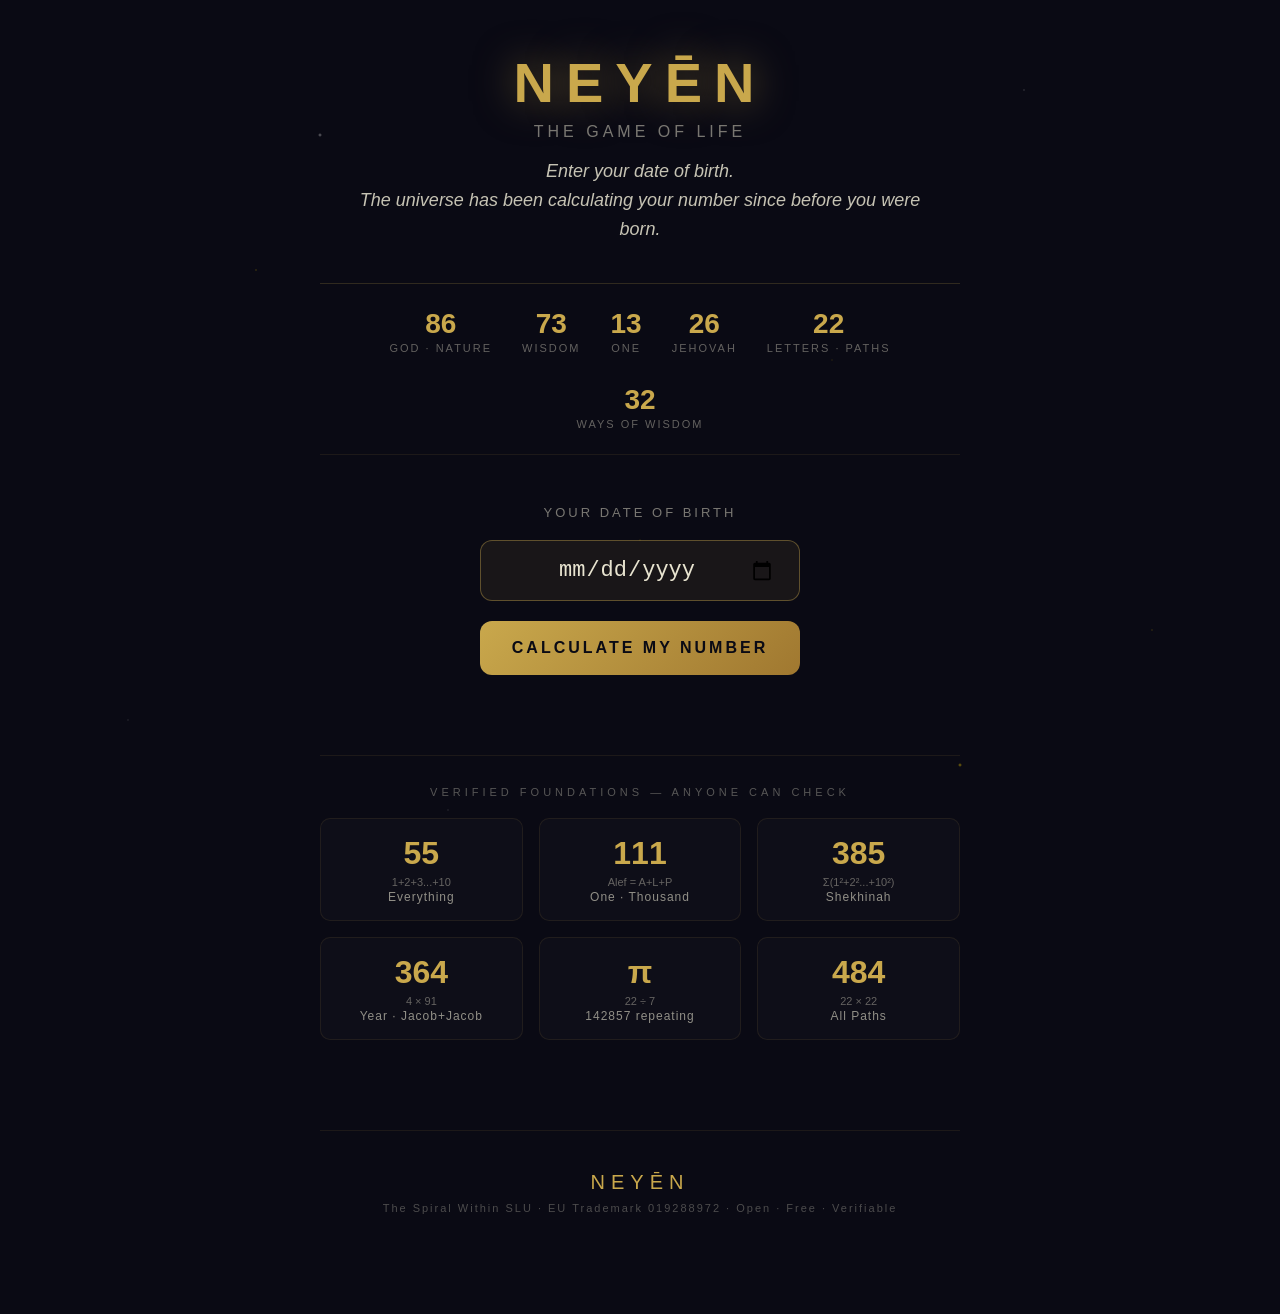
==== commit 03521449: "NEYEN v2: Root number calculator with 22 Hebrew letters - CSO approved" ====
--- a/index.html
+++ b/index.html
@@ -1,2645 +1,770 @@
 <!DOCTYPE html>
-<html lang="es">
+<html lang="en">
 <head>
-<!--
-   ______                            __
-  / ____/___  ____ ___  ____  __  __/ /____  _____
- / /   / __ \/ __ `__ \/ __ \/ / / / __/ _ \/ ___/
-/ /___/ /_/ / / / / / / /_/ / /_/ / /_/  __/ /
-\____/\____/_/ /_/ /_/ .___/\__,_/\__/\___/_/
-                    /_/
-        Created with Perplexity Computer
-        https://www.perplexity.ai/computer
--->
-<meta name="generator" content="Perplexity Computer">
-<meta name="author" content="Perplexity Computer">
-<meta property="og:see_also" content="https://www.perplexity.ai/computer">
-<link rel="author" href="https://www.perplexity.ai/computer">
-<meta charset="UTF-8">
-<meta name="viewport" content="width=device-width, initial-scale=1.0, viewport-fit=cover">
-<meta name="theme-color" content="#0D0D0D">
-<meta name="apple-mobile-web-app-capable" content="yes">
-<meta name="apple-mobile-web-app-status-bar-style" content="black-translucent">
-<meta name="apple-mobile-web-app-title" content="NEYĒN">
-<title>NEYĒN — Juego de la Vida</title>
-<link rel="manifest" href="manifest.json">
-<link rel="icon" href="icons/favicon.svg" type="image/svg+xml">
-<link rel="apple-touch-icon" href="icons/icon-192.png">
-<link rel="preconnect" href="https://api.fontshare.com">
-<link href="https://api.fontshare.com/v2/css?f[]=zodiak@400,500,700&f[]=satoshi@300,400,500,700&display=swap" rel="stylesheet">
-<style>
-/* ===========================
-   RESET & BASE
-   =========================== */
-*, *::before, *::after { box-sizing: border-box; margin: 0; padding: 0; }
-html { font-size: 16px; -webkit-text-size-adjust: 100%; }
-body {
-  font-family: 'Satoshi', -apple-system, sans-serif;
-  background: #0D0D0D;
-  color: #E8E6E0;
-  min-height: 100dvh;
-  overflow: hidden;
-  position: relative;
-}
-
-/* ===========================
-   CSS VARIABLES
-   =========================== */
-:root {
-  --bg: #0D0D0D;
-  --surface: #1A1A18;
-  --surface2: #242420;
-  --border: #333330;
-  --text: #E8E6E0;
-  --muted: #8A8880;
-  --faint: #5A5850;
-  --gold: #D4AF37;
-  --gold-hover: #E8C44A;
-  --gold-glow: rgba(212,175,55,0.25);
-  --green: #3BAF84;
-  --green-hover: #4CC99A;
-  --green-glow: rgba(59,175,132,0.2);
-  --radius: 16px;
-  --radius-sm: 10px;
-  --nav-height: 72px;
-  --safe-top: env(safe-area-inset-top, 0px);
-  --safe-bottom: env(safe-area-inset-bottom, 0px);
-}
-
-/* ===========================
-   APP SHELL
-   =========================== */
-#app {
-  width: 100%;
-  max-width: 480px;
-  height: 100dvh;
-  margin: 0 auto;
-  position: relative;
-  overflow: hidden;
-  display: flex;
-  flex-direction: column;
-  background: var(--bg);
-}
-
-/* Desktop phone frame */
-@media (min-width: 500px) {
-  body { background: #060606; display: flex; align-items: center; justify-content: center; }
-  #app { border-left: 1px solid #1e1e1c; border-right: 1px solid #1e1e1c; }
-}
-
-/* ===========================
-   SCREENS
-   =========================== */
-.screen {
-  position: fixed;
-  top: 0;
-  bottom: 0;
-  left: max(0px, calc(50vw - 240px));
-  width: min(100vw, 480px);
-  display: flex;
-  flex-direction: column;
-  overflow: hidden;
-  opacity: 0;
-  pointer-events: none;
-  transition: opacity 0.5s ease;
-  background: var(--bg);
-}
-.screen.active {
-  opacity: 1;
-  pointer-events: all;
-}
-
-/* ===========================
-   AMBIENT PARTICLES
-   =========================== */
-#particles {
-  position: fixed;
-  top: 0; bottom: 0;
-  left: max(0px, calc(50vw - 240px));
-  width: min(100vw, 480px);
-  pointer-events: none;
-  z-index: 0;
-  overflow: hidden;
-}
-.particle {
-  position: absolute;
-  border-radius: 50%;
-  background: var(--gold);
-  opacity: 0;
-  animation: floatParticle var(--dur, 8s) var(--delay, 0s) infinite ease-in-out;
-}
-@keyframes floatParticle {
-  0% { opacity: 0; transform: translate(0, 0) scale(0); }
-  20% { opacity: var(--op, 0.4); }
-  80% { opacity: var(--op, 0.4); }
-  100% { opacity: 0; transform: translate(var(--tx, 20px), var(--ty, -80px)) scale(0.2); }
-}
-
-/* ===========================
-   SPLASH SCREEN
-   =========================== */
-#splash {
-  background: #000;
-  align-items: center;
-  justify-content: center;
-  z-index: 100;
-}
-.splash-seed {
-  width: 12px;
-  height: 12px;
-  border-radius: 50%;
-  background: var(--gold);
-  box-shadow: 0 0 20px 8px var(--gold-glow), 0 0 60px 20px rgba(212,175,55,0.1);
-  animation: breathe 2.5s ease-in-out infinite;
-}
-@keyframes breathe {
-  0%, 100% { transform: scale(1); box-shadow: 0 0 20px 8px var(--gold-glow), 0 0 60px 20px rgba(212,175,55,0.1); }
-  50% { transform: scale(1.6); box-shadow: 0 0 30px 15px var(--gold-glow), 0 0 80px 30px rgba(212,175,55,0.15); }
-}
-.splash-text {
-  position: absolute;
-  bottom: 35%;
-  left: 0; right: 0;
-  text-align: center;
-  font-family: 'Zodiak', Georgia, serif;
-  font-size: 1.1rem;
-  color: var(--muted);
-  opacity: 0;
-  letter-spacing: 0.05em;
-  animation: fadeInSlow 1s ease 1s forwards;
-}
-@keyframes fadeInSlow {
-  to { opacity: 1; }
-}
-
-/* ===========================
-   ONBOARDING
-   =========================== */
-#onboarding {
-  z-index: 50;
-}
-.onboard-step {
-  display: none;
-  flex-direction: column;
-  align-items: center;
-  justify-content: center;
-  flex: 1;
-  padding: 2rem 1.5rem;
-  text-align: center;
-  gap: 1.5rem;
-}
-.onboard-step.active { display: flex; }
-
-.onboard-title {
-  font-family: 'Zodiak', Georgia, serif;
-  font-size: 1.7rem;
-  font-weight: 500;
-  line-height: 1.25;
-  color: var(--text);
-}
-.onboard-sub {
-  font-size: 0.95rem;
-  color: var(--muted);
-  line-height: 1.6;
-  max-width: 300px;
-}
-
-/* Date picker custom */
-.date-picker-row {
-  display: flex;
-  gap: 0.5rem;
-  width: 100%;
-  max-width: 320px;
-}
-.date-select {
-  flex: 1;
-  background: var(--surface);
-  border: 1px solid var(--border);
-  color: var(--text);
-  border-radius: var(--radius-sm);
-  padding: 0.75rem 0.5rem;
-  font-family: 'Satoshi', sans-serif;
-  font-size: 0.9rem;
-  appearance: none;
-  text-align: center;
-  cursor: pointer;
-  transition: border-color 0.2s;
-}
-.date-select:focus { outline: none; border-color: var(--gold); }
-.date-select option { background: var(--surface2); }
-
-.time-row {
-  display: flex;
-  align-items: center;
-  gap: 0.75rem;
-  width: 100%;
-  max-width: 320px;
-}
-.time-row label { font-size: 0.85rem; color: var(--muted); flex-shrink: 0; }
-.time-row input[type="time"] {
-  flex: 1;
-  background: var(--surface);
-  border: 1px solid var(--border);
-  color: var(--text);
-  border-radius: var(--radius-sm);
-  padding: 0.65rem 0.75rem;
-  font-family: 'Satoshi', sans-serif;
-  font-size: 0.9rem;
-  cursor: pointer;
-}
-.time-row input:focus { outline: none; border-color: var(--gold); }
-.time-unknown {
-  font-size: 0.8rem;
-  color: var(--faint);
-  text-decoration: underline;
-  cursor: pointer;
-  background: none;
-  border: none;
-  color: var(--faint);
-}
-.time-unknown:hover { color: var(--muted); }
-
-/* Buttons */
-.btn-primary {
-  background: var(--gold);
-  color: #0D0D0D;
-  font-family: 'Satoshi', sans-serif;
-  font-weight: 700;
-  font-size: 0.95rem;
-  border: none;
-  border-radius: 50px;
-  padding: 0.9rem 2.5rem;
-  cursor: pointer;
-  min-height: 52px;
-  transition: all 0.2s;
-  letter-spacing: 0.02em;
-}
-.btn-primary:hover { background: var(--gold-hover); transform: translateY(-1px); }
-.btn-primary:active { transform: translateY(0); }
-
-.btn-ghost {
-  background: transparent;
-  color: var(--muted);
-  font-family: 'Satoshi', sans-serif;
-  font-size: 0.85rem;
-  border: 1px solid var(--border);
-  border-radius: 50px;
-  padding: 0.7rem 1.5rem;
-  cursor: pointer;
-  min-height: 44px;
-  transition: all 0.2s;
-}
-.btn-ghost:hover { border-color: var(--gold); color: var(--gold); }
-
-/* Name input */
-.name-input {
-  width: 100%;
-  max-width: 280px;
-  background: transparent;
-  border: none;
-  border-bottom: 2px solid var(--border);
-  color: var(--text);
-  font-family: 'Zodiak', Georgia, serif;
-  font-size: 1.5rem;
-  text-align: center;
-  padding: 0.5rem;
-  transition: border-color 0.2s;
-}
-.name-input:focus { outline: none; border-color: var(--gold); }
-.name-input::placeholder { color: var(--faint); }
-
-/* Seed profile card */
-.seed-card {
-  background: var(--surface);
-  border: 1px solid var(--border);
-  border-radius: var(--radius);
-  padding: 1.5rem;
-  max-width: 320px;
-  width: 100%;
-  text-align: left;
-  position: relative;
-  overflow: hidden;
-}
-.seed-card::before {
-  content: '';
-  position: absolute;
-  top: 0; left: 0; right: 0;
-  height: 3px;
-  background: linear-gradient(90deg, var(--gold), var(--green));
-}
-.seed-name {
-  font-family: 'Zodiak', Georgia, serif;
-  font-size: 1.5rem;
-  color: var(--gold);
-  margin-bottom: 0.4rem;
-}
-.seed-headline {
-  font-size: 0.9rem;
-  color: var(--text);
-  line-height: 1.5;
-  margin-bottom: 0.75rem;
-}
-.seed-desc {
-  font-size: 0.82rem;
-  color: var(--muted);
-  line-height: 1.65;
-}
-.seed-traits {
-  display: flex;
-  flex-wrap: wrap;
-  gap: 0.4rem;
-  margin-top: 0.75rem;
-}
-.seed-trait {
-  font-size: 0.72rem;
-  padding: 0.25rem 0.65rem;
-  border: 1px solid var(--border);
-  border-radius: 20px;
-  color: var(--muted);
-}
-
-/* Seed planting animation */
-.seed-anim-container {
-  width: 120px;
-  height: 120px;
-  position: relative;
-  margin: 0 auto;
-}
-.seed-dot {
-  width: 10px;
-  height: 10px;
-  border-radius: 50%;
-  background: var(--gold);
-  position: absolute;
-  left: 50%; bottom: 10px;
-  transform: translateX(-50%);
-  animation: seedSink 1.5s ease forwards;
-}
-@keyframes seedSink {
-  0% { bottom: 60px; opacity: 1; }
-  60% { bottom: 10px; opacity: 1; }
-  100% { bottom: 8px; opacity: 0.4; }
-}
-.sprout {
-  position: absolute;
-  left: 50%; bottom: 10px;
-  transform: translateX(-50%) scaleY(0);
-  transform-origin: bottom;
-  animation: sproutGrow 1s ease 1.2s forwards;
-}
-@keyframes sproutGrow {
-  to { transform: translateX(-50%) scaleY(1); }
-}
-
-/* Garden preview in onboarding */
-.garden-preview {
-  width: 100%;
-  max-width: 280px;
-  height: 160px;
-  position: relative;
-  margin: 0 auto;
-}
-
-/* ===========================
-   MAIN APP
-   =========================== */
-#main-app {
-  z-index: 10;
-  flex-direction: column;
-}
-.app-content {
-  flex: 1;
-  overflow-y: auto;
-  overflow-x: hidden;
-  padding-bottom: calc(var(--nav-height) + var(--safe-bottom));
-  -webkit-overflow-scrolling: touch;
-}
-.app-content::-webkit-scrollbar { display: none; }
-
-/* Tab panels */
-.tab-panel {
-  display: none;
-  flex-direction: column;
-  padding-top: calc(var(--safe-top) + 0.5rem);
-  width: 100%;
-}
-.tab-panel.active { display: flex; }
-/* Non-garden tabs fill minimum */
-#tab-hoy.active, #tab-vinculos.active, #tab-camino.active { min-height: 100%; }
-
-/* Jardín special — no scroll, fits in viewport */
-#tab-jardin.active {
-  height: calc(100dvh - var(--nav-height) - var(--safe-bottom));
-  min-height: unset;
-  overflow: hidden;
-}
-
-/* ===========================
-   BOTTOM NAV
-   =========================== */
-.bottom-nav {
-  position: absolute;
-  bottom: 0; left: 0; right: 0;
-  height: calc(var(--nav-height) + var(--safe-bottom));
-  padding-bottom: var(--safe-bottom);
-  background: rgba(26, 26, 24, 0.92);
-  backdrop-filter: blur(20px);
-  -webkit-backdrop-filter: blur(20px);
-  border-top: 1px solid var(--border);
-  display: flex;
-  align-items: flex-start;
-  padding-top: 0.5rem;
-  z-index: 20;
-}
-.nav-btn {
-  flex: 1;
-  display: flex;
-  flex-direction: column;
-  align-items: center;
-  gap: 4px;
-  background: none;
-  border: none;
-  cursor: pointer;
-  padding: 0.4rem 0;
-  min-height: 44px;
-  position: relative;
-}
-.nav-icon { font-size: 1.3rem; transition: transform 0.2s; }
-.nav-label {
-  font-size: 0.65rem;
-  font-family: 'Satoshi', sans-serif;
-  color: var(--faint);
-  letter-spacing: 0.06em;
-  text-transform: uppercase;
-  transition: color 0.2s;
-}
-.nav-btn.active .nav-label { color: var(--gold); }
-.nav-btn.active .nav-icon { transform: scale(1.15); }
-.nav-dot {
-  position: absolute;
-  top: 2px;
-  width: 4px; height: 4px;
-  border-radius: 50%;
-  background: var(--gold);
-  opacity: 0;
-  transition: opacity 0.3s;
-}
-.nav-btn.active .nav-dot { opacity: 1; }
-
-/* ===========================
-   TAB 1: JARDÍN
-   =========================== */
-.jardin-header {
-  padding: 1rem 1.5rem 0.5rem;
-  display: flex;
-  justify-content: space-between;
-  align-items: center;
-  gap: 0.5rem;
-  flex-shrink: 0;
-}
-.jardin-season {
-  font-size: 0.75rem;
-  color: var(--muted);
-  letter-spacing: 0.08em;
-  text-transform: uppercase;
-}
-.jardin-streak {
-  font-size: 0.75rem;
-  color: var(--gold);
-  letter-spacing: 0.05em;
-}
-
-/* SVG Garden */
-.garden-svg-wrap {
-  position: relative;
-  width: 100%;
-  padding: 0 0.5rem;
-  flex: 1;
-  display: flex;
-  align-items: center;
-  justify-content: center;
-  min-height: 0;
-}
-#garden-svg {
-  width: 100%;
-  max-width: 340px;
-  height: auto;
-  aspect-ratio: 1;
-  display: block;
-  margin: 0 auto;
-  flex-shrink: 1;
-}
-
-/* Firefly */
-#firefly {
-  position: absolute;
-  width: 8px;
-  height: 8px;
-  border-radius: 50%;
-  background: var(--gold);
-  box-shadow: 0 0 8px 4px rgba(212,175,55,0.5), 0 0 16px 8px rgba(212,175,55,0.2);
-  pointer-events: none;
-  z-index: 5;
-  transition: box-shadow 0.5s;
-}
-.firefly-trail {
-  position: absolute;
-  width: 3px; height: 3px;
-  border-radius: 50%;
-  background: var(--gold);
-  opacity: 0.3;
-  pointer-events: none;
-}
-.firefly-bubble {
-  position: absolute;
-  background: var(--surface);
-  border: 1px solid var(--border);
-  border-radius: 12px 12px 12px 2px;
-  padding: 0.55rem 0.8rem;
-  font-size: 0.78rem;
-  color: var(--text);
-  max-width: 200px;
-  white-space: normal;
-  line-height: 1.5;
-  box-shadow: 0 4px 20px rgba(0,0,0,0.4);
-  z-index: 6;
-  pointer-events: none;
-  opacity: 0;
-  transition: opacity 0.4s ease;
-  font-style: italic;
-}
-.firefly-bubble.visible { opacity: 1; }
-
-/* Climate overlay */
-.climate-overlay {
-  position: absolute;
-  inset: 0;
-  pointer-events: none;
-  z-index: 1;
-  border-radius: var(--radius);
-  transition: opacity 1s ease;
-}
-
-/* ===========================
-   TAB 2: HOY
-   =========================== */
-.hoy-wrap {
-  padding: 1.5rem;
-  display: flex;
-  flex-direction: column;
-  gap: 1.25rem;
-}
-.hoy-greeting {
-  font-family: 'Zodiak', Georgia, serif;
-  font-size: 1.5rem;
-  font-weight: 500;
-  line-height: 1.3;
-}
-.hoy-greeting span { color: var(--gold); }
-
-/* Energy meter */
-.energy-card {
-  background: var(--surface);
-  border: 1px solid var(--border);
-  border-radius: var(--radius);
-  padding: 1.1rem 1.25rem;
-}
-.energy-label-row {
-  display: flex;
-  justify-content: space-between;
-  align-items: center;
-  margin-bottom: 0.6rem;
-}
-.energy-title {
-  font-size: 0.72rem;
-  text-transform: uppercase;
-  letter-spacing: 0.1em;
-  color: var(--muted);
-}
-.energy-state {
-  font-size: 0.8rem;
-  color: var(--gold);
-  font-weight: 500;
-}
-.energy-bar {
-  height: 6px;
-  background: var(--surface2);
-  border-radius: 3px;
-  position: relative;
-  overflow: hidden;
-}
-.energy-fill {
-  height: 100%;
-  border-radius: 3px;
-  background: linear-gradient(90deg, #4ECDC4, #D4AF37, #FF6B35);
-  transition: width 1s ease;
-}
-.energy-icons {
-  display: flex;
-  justify-content: space-between;
-  margin-top: 0.4rem;
-}
-.energy-icons span { font-size: 0.75rem; color: var(--faint); }
-
-/* Daily card */
-.daily-card {
-  background: var(--surface);
-  border: 1px solid var(--border);
-  border-radius: var(--radius);
-  padding: 1.25rem;
-  position: relative;
-  overflow: hidden;
-}
-.daily-card::after {
-  content: '';
-  position: absolute;
-  top: 0; right: 0;
-  width: 60px; height: 60px;
-  background: radial-gradient(circle, var(--gold-glow) 0%, transparent 70%);
-  pointer-events: none;
-}
-.daily-label {
-  font-size: 0.68rem;
-  text-transform: uppercase;
-  letter-spacing: 0.1em;
-  color: var(--faint);
-  margin-bottom: 0.6rem;
-}
-.daily-message {
-  font-family: 'Zodiak', Georgia, serif;
-  font-size: 1.15rem;
-  line-height: 1.45;
-  color: var(--text);
-  margin-bottom: 0.75rem;
-}
-.daily-action {
-  font-size: 0.85rem;
-  color: var(--green);
-  font-weight: 500;
-}
-.daily-action::before { content: '→ '; }
-
-/* Checkin */
-.checkin-card {
-  background: var(--surface);
-  border: 1px solid var(--border);
-  border-radius: var(--radius);
-  padding: 1.25rem;
-}
-.checkin-title {
-  font-size: 0.9rem;
-  color: var(--text);
-  margin-bottom: 0.9rem;
-  font-weight: 500;
-}
-.mood-grid {
-  display: grid;
-  grid-template-columns: repeat(3, 1fr);
-  gap: 0.5rem;
-}
-.mood-btn {
-  background: var(--surface2);
-  border: 1px solid var(--border);
-  border-radius: var(--radius-sm);
-  padding: 0.65rem 0.4rem;
-  display: flex;
-  flex-direction: column;
-  align-items: center;
-  gap: 0.25rem;
-  cursor: pointer;
-  transition: all 0.2s;
-  min-height: 62px;
-}
-.mood-btn:hover { border-color: var(--gold); }
-.mood-btn.selected { border-color: var(--gold); background: rgba(212,175,55,0.08); }
-.mood-emoji { font-size: 1.3rem; }
-.mood-label { font-size: 0.7rem; color: var(--muted); }
-
-.firefly-response {
-  background: var(--surface2);
-  border-left: 2px solid var(--gold);
-  border-radius: 0 var(--radius-sm) var(--radius-sm) 0;
-  padding: 0.75rem 1rem;
-  font-size: 0.85rem;
-  color: var(--muted);
-  font-style: italic;
-  display: none;
-  animation: slideIn 0.3s ease;
-}
-.firefly-response.visible { display: block; }
-@keyframes slideIn {
-  from { opacity: 0; transform: translateY(-8px); }
-  to { opacity: 1; transform: translateY(0); }
-}
-
-/* Identity insight */
-.insight-card {
-  background: linear-gradient(135deg, var(--surface) 0%, rgba(59,175,132,0.05) 100%);
-  border: 1px solid rgba(59,175,132,0.2);
-  border-radius: var(--radius);
-  padding: 1.25rem;
-}
-.insight-label {
-  font-size: 0.68rem;
-  text-transform: uppercase;
-  letter-spacing: 0.1em;
-  color: var(--green);
-  margin-bottom: 0.5rem;
-  opacity: 0.7;
-}
-.insight-text {
-  font-size: 0.9rem;
-  color: var(--text);
-  line-height: 1.6;
-}
-
-/* Garden grow indicator */
-.grow-indicator {
-  display: flex;
-  align-items: center;
-  gap: 0.6rem;
-  padding: 0.75rem 1rem;
-  background: rgba(59,175,132,0.08);
-  border: 1px solid rgba(59,175,132,0.15);
-  border-radius: var(--radius-sm);
-  font-size: 0.82rem;
-  color: var(--green);
-  display: none;
-}
-.grow-indicator.visible { display: flex; }
-.grow-dot {
-  width: 8px; height: 8px;
-  border-radius: 50%;
-  background: var(--green);
-  animation: pulse 1.5s ease-in-out infinite;
-}
-@keyframes pulse {
-  0%, 100% { transform: scale(1); opacity: 1; }
-  50% { transform: scale(1.5); opacity: 0.6; }
-}
-
-/* ===========================
-   TAB 3: VÍNCULOS
-   =========================== */
-.vinculos-wrap {
-  padding: 1.5rem;
-  display: flex;
-  flex-direction: column;
-  gap: 1.25rem;
-}
-.vinculos-title {
-  font-family: 'Zodiak', Georgia, serif;
-  font-size: 1.4rem;
-}
-
-/* Constellation */
-.constellation-wrap {
-  position: relative;
-  width: 100%;
-  height: 240px;
-  background: var(--surface);
-  border: 1px solid var(--border);
-  border-radius: var(--radius);
-  overflow: hidden;
-}
-#constellation-svg {
-  width: 100%;
-  height: 100%;
-}
-
-/* Add person */
-.add-person-form {
-  background: var(--surface);
-  border: 1px solid var(--border);
-  border-radius: var(--radius);
-  padding: 1.25rem;
-  display: none;
-}
-.add-person-form.visible { display: block; }
-.form-row {
-  display: flex;
-  flex-direction: column;
-  gap: 0.5rem;
-  margin-bottom: 0.75rem;
-}
-.form-label { font-size: 0.75rem; color: var(--muted); letter-spacing: 0.05em; }
-.form-input {
-  background: var(--surface2);
-  border: 1px solid var(--border);
-  border-radius: var(--radius-sm);
-  color: var(--text);
-  font-family: 'Satoshi', sans-serif;
-  font-size: 0.9rem;
-  padding: 0.65rem 0.85rem;
-  width: 100%;
-  transition: border-color 0.2s;
-}
-.form-input:focus { outline: none; border-color: var(--gold); }
-.form-date-row { display: flex; gap: 0.4rem; }
-.form-date-row .form-input { text-align: center; }
-.form-actions { display: flex; gap: 0.5rem; margin-top: 0.5rem; }
-.btn-add {
-  background: var(--gold);
-  color: #0D0D0D;
-  font-family: 'Satoshi', sans-serif;
-  font-weight: 700;
-  font-size: 0.85rem;
-  border: none;
-  border-radius: var(--radius-sm);
-  padding: 0.65rem 1.25rem;
-  cursor: pointer;
-  flex: 1;
-  min-height: 44px;
-  transition: background 0.2s;
-}
-.btn-add:hover { background: var(--gold-hover); }
-.btn-cancel {
-  background: transparent;
-  border: 1px solid var(--border);
-  color: var(--muted);
-  font-family: 'Satoshi', sans-serif;
-  font-size: 0.85rem;
-  border-radius: var(--radius-sm);
-  padding: 0.65rem 1rem;
-  cursor: pointer;
-  min-height: 44px;
-  transition: border-color 0.2s;
-}
-.btn-cancel:hover { border-color: var(--muted); }
-
-/* Relationship cards */
-.relation-card {
-  background: var(--surface);
-  border: 1px solid var(--border);
-  border-radius: var(--radius);
-  padding: 1.25rem;
-  position: relative;
-  overflow: hidden;
-}
-.relation-card::before {
-  content: '';
-  position: absolute;
-  top: 0; left: 0; right: 0;
-  height: 2px;
-  background: linear-gradient(90deg, var(--gold), var(--green));
-}
-.relation-names {
-  font-family: 'Zodiak', Georgia, serif;
-  font-size: 1.1rem;
-  margin-bottom: 0.85rem;
-  display: flex;
-  justify-content: space-between;
-  align-items: center;
-}
-.relation-names .delete-btn {
-  background: none;
-  border: none;
-  color: var(--faint);
-  cursor: pointer;
-  font-size: 1rem;
-  padding: 0.25rem;
-  min-height: 44px; min-width: 44px;
-  display: flex; align-items: center; justify-content: center;
-}
-.relation-names .delete-btn:hover { color: #C41E3A; }
-.relation-row {
-  margin-bottom: 0.75rem;
-}
-.relation-row-label {
-  font-size: 0.68rem;
-  text-transform: uppercase;
-  letter-spacing: 0.1em;
-  color: var(--faint);
-  margin-bottom: 0.25rem;
-}
-.relation-row-text {
-  font-size: 0.88rem;
-  color: var(--text);
-  line-height: 1.5;
-}
-
-/* ===========================
-   TAB 4: CAMINO
-   =========================== */
-.camino-wrap {
-  padding: 1.5rem;
-  display: flex;
-  flex-direction: column;
-  gap: 0;
-  position: relative;
-}
-.camino-title {
-  font-family: 'Zodiak', Georgia, serif;
-  font-size: 1.4rem;
-  margin-bottom: 1.5rem;
-}
-
-/* Timeline */
-.timeline {
-  position: relative;
-  padding-left: 2rem;
-}
-.timeline::before {
-  content: '';
-  position: absolute;
-  left: 0.55rem;
-  top: 0; bottom: 0;
-  width: 1px;
-  background: linear-gradient(to bottom, transparent, var(--border) 10%, var(--border) 90%, transparent);
-}
-.timeline-item {
-  position: relative;
-  padding-bottom: 1.5rem;
-}
-.timeline-dot {
-  position: absolute;
-  left: -1.5rem;
-  top: 0.4rem;
-  width: 10px; height: 10px;
-  border-radius: 50%;
-  background: var(--border);
-  border: 2px solid var(--surface);
-  transition: all 0.3s;
-}
-.timeline-item.current .timeline-dot {
-  background: var(--gold);
-  border-color: var(--gold);
-  box-shadow: 0 0 12px var(--gold-glow);
-  width: 14px; height: 14px;
-  left: -1.6rem;
-}
-.timeline-item.future .timeline-dot { background: var(--surface2); }
-.timeline-card {
-  background: var(--surface);
-  border: 1px solid var(--border);
-  border-radius: var(--radius);
-  padding: 1rem;
-  transition: all 0.3s;
-}
-.timeline-item.current .timeline-card {
-  border-color: rgba(212,175,55,0.3);
-  background: linear-gradient(135deg, var(--surface) 0%, rgba(212,175,55,0.04) 100%);
-}
-.timeline-item.past .timeline-card { opacity: 0.5; }
-.timeline-phase-label {
-  font-size: 0.65rem;
-  text-transform: uppercase;
-  letter-spacing: 0.1em;
-  color: var(--faint);
-  margin-bottom: 0.3rem;
-}
-.timeline-item.current .timeline-phase-label { color: var(--gold); }
-.timeline-phase-name {
-  font-family: 'Zodiak', Georgia, serif;
-  font-size: 1.05rem;
-  margin-bottom: 0.4rem;
-}
-.timeline-phase-desc {
-  font-size: 0.83rem;
-  color: var(--muted);
-  line-height: 1.6;
-  display: none;
-}
-.timeline-item.current .timeline-phase-desc { display: block; }
-.timeline-years {
-  font-size: 0.72rem;
-  color: var(--faint);
-  margin-top: 0.4rem;
-}
-
-/* Today marker */
-.today-marker {
-  display: flex;
-  align-items: center;
-  gap: 0.5rem;
-  margin: 0.5rem 0 1rem;
-  font-size: 0.72rem;
-  text-transform: uppercase;
-  letter-spacing: 0.12em;
-  color: var(--gold);
-  position: relative;
-  left: -2rem;
-  padding-left: 2rem;
-}
-.today-marker::before {
-  content: '';
-  width: 40px;
-  height: 1px;
-  background: var(--gold);
-  opacity: 0.5;
-}
-
-/* Milestone add */
-.milestone-add {
-  margin-top: 1rem;
-}
-.btn-milestone {
-  background: transparent;
-  border: 1px dashed var(--border);
-  color: var(--muted);
-  font-family: 'Satoshi', sans-serif;
-  font-size: 0.85rem;
-  border-radius: var(--radius);
-  padding: 0.75rem 1.25rem;
-  cursor: pointer;
-  width: 100%;
-  min-height: 44px;
-  display: flex;
-  align-items: center;
-  gap: 0.5rem;
-  transition: all 0.2s;
-}
-.btn-milestone:hover { border-color: var(--gold); color: var(--gold); }
-
-/* Seasonal forecast */
-.forecast-section {
-  margin-top: 1.5rem;
-  padding-top: 1.5rem;
-  border-top: 1px solid var(--border);
-}
-.forecast-title {
-  font-size: 0.72rem;
-  text-transform: uppercase;
-  letter-spacing: 0.1em;
-  color: var(--muted);
-  margin-bottom: 1rem;
-}
-.forecast-months {
-  display: flex;
-  flex-direction: column;
-  gap: 0.6rem;
-}
-.forecast-card {
-  background: var(--surface);
-  border: 1px solid var(--border);
-  border-radius: var(--radius-sm);
-  padding: 0.85rem 1rem;
-  display: flex;
-  justify-content: space-between;
-  align-items: center;
-}
-.forecast-month { font-size: 0.88rem; color: var(--text); }
-.forecast-vibe { font-size: 0.78rem; color: var(--muted); }
-.forecast-element { font-size: 1rem; }
-
-/* User milestone items */
-.user-milestone {
-  background: var(--surface2);
-  border: 1px solid rgba(212,175,55,0.2);
-  border-radius: var(--radius-sm);
-  padding: 0.65rem 0.85rem;
-  font-size: 0.82rem;
-  color: var(--text);
-  display: flex;
-  justify-content: space-between;
-  align-items: center;
-  margin-top: 0.5rem;
-}
-.user-milestone-date { font-size: 0.7rem; color: var(--faint); }
-
-/* ===========================
-   MILESTONE MODAL
-   =========================== */
-.modal-overlay {
-  position: absolute;
-  inset: 0;
-  background: rgba(0,0,0,0.7);
-  z-index: 50;
-  display: flex;
-  align-items: flex-end;
-  justify-content: center;
-  opacity: 0;
-  pointer-events: none;
-  transition: opacity 0.3s;
-}
-.modal-overlay.visible { opacity: 1; pointer-events: all; }
-.modal-sheet {
-  background: var(--surface);
-  border-radius: 20px 20px 0 0;
-  padding: 1.5rem;
-  width: 100%;
-  max-width: 480px;
-  padding-bottom: calc(1.5rem + var(--safe-bottom));
-  display: flex;
-  flex-direction: column;
-  gap: 1rem;
-  transform: translateY(100%);
-  transition: transform 0.35s ease;
-}
-.modal-overlay.visible .modal-sheet { transform: translateY(0); }
-.modal-title { font-family: 'Zodiak', Georgia, serif; font-size: 1.2rem; }
-.modal-close {
-  background: none; border: none; color: var(--muted);
-  cursor: pointer; font-size: 1.2rem;
-  position: absolute; top: 1.25rem; right: 1.25rem;
-  min-height: 44px; min-width: 44px;
-  display: flex; align-items: center; justify-content: center;
-}
-
-/* ===========================
-   COMMON UTILITIES
-   =========================== */
-.section-header {
-  display: flex;
-  justify-content: space-between;
-  align-items: center;
-  margin-bottom: 0.75rem;
-}
-.section-title {
-  font-size: 0.72rem;
-  text-transform: uppercase;
-  letter-spacing: 0.1em;
-  color: var(--muted);
-}
-.icon-btn {
-  background: var(--surface);
-  border: 1px solid var(--border);
-  border-radius: 50px;
-  color: var(--gold);
-  font-size: 0.8rem;
-  padding: 0.4rem 0.9rem;
-  cursor: pointer;
-  min-height: 36px;
-  display: flex; align-items: center; gap: 0.3rem;
-  transition: all 0.2s;
-}
-.icon-btn:hover { background: var(--surface2); border-color: var(--gold); }
-
-.divider {
-  height: 1px;
-  background: var(--border);
-  margin: 0.25rem 0;
-}
-
-/* Profile pill */
-.profile-pill {
-  display: inline-flex;
-  align-items: center;
-  gap: 0.4rem;
-  background: var(--surface);
-  border: 1px solid var(--border);
-  border-radius: 20px;
-  padding: 0.3rem 0.75rem;
-  font-size: 0.75rem;
-  color: var(--muted);
-}
-.profile-dot {
-  width: 6px; height: 6px;
-  border-radius: 50%;
-  background: var(--gold);
-}
-
-/* Number root badge */
-.root-badge {
-  width: 40px; height: 40px;
-  border-radius: 50%;
-  background: linear-gradient(135deg, var(--gold), var(--green));
-  display: flex; align-items: center; justify-content: center;
-  font-family: 'Zodiak', Georgia, serif;
-  font-size: 1.1rem;
-  font-weight: 700;
-  color: #0D0D0D;
-  flex-shrink: 0;
-}
-
-/* Loading state */
-.loading-dots {
-  display: flex; gap: 4px; align-items: center; justify-content: center;
-  padding: 0.5rem;
-}
-.loading-dots span {
-  width: 4px; height: 4px;
-  border-radius: 50%;
-  background: var(--gold);
-  animation: dotPulse 1.2s ease-in-out infinite;
-}
-.loading-dots span:nth-child(2) { animation-delay: 0.2s; }
-.loading-dots span:nth-child(3) { animation-delay: 0.4s; }
-@keyframes dotPulse {
-  0%, 80%, 100% { transform: scale(0.6); opacity: 0.4; }
-  40% { transform: scale(1); opacity: 1; }
-}
-
-/* Footer */
-.pplx-footer {
-  text-align: center;
-  padding: 1rem;
-  margin-top: 1rem;
-}
-.pplx-footer a {
-  font-size: 0.65rem;
-  color: var(--faint);
-  text-decoration: none;
-  letter-spacing: 0.05em;
-}
-.pplx-footer a:hover { color: var(--muted); }
-
-/* Garden glow levels */
-.garden-svg-wrap[data-glow="1"] { filter: brightness(0.85); }
-.garden-svg-wrap[data-glow="2"] { filter: brightness(0.92); }
-.garden-svg-wrap[data-glow="3"] { filter: brightness(1); }
-.garden-svg-wrap[data-glow="4"] { filter: brightness(1.05) saturate(1.1); }
-.garden-svg-wrap[data-glow="5"] { filter: brightness(1.1) saturate(1.2); }
-
-/* Transition helpers */
-.fade-in { animation: fadeIn 0.5s ease forwards; }
-@keyframes fadeIn {
-  from { opacity: 0; transform: translateY(6px); }
-  to { opacity: 1; transform: translateY(0); }
-}
-</style>
+  <meta charset="UTF-8">
+  <meta name="viewport" content="width=device-width, initial-scale=1.0">
+  <title>NEYĒN — The Game of Life</title>
+  <style>
+    * { margin: 0; padding: 0; box-sizing: border-box; }
+
+    body {
+      background: #0a0a14;
+      color: #e8e4d0;
+      font-family: -apple-system, BlinkMacSystemFont, 'Segoe UI', sans-serif;
+      min-height: 100vh;
+      overflow-x: hidden;
+    }
+
+    /* STARS BACKGROUND */
+    body::before {
+      content: '';
+      position: fixed;
+      top: 0; left: 0; right: 0; bottom: 0;
+      background-image:
+        radial-gradient(1px 1px at 20% 30%, rgba(255,215,0,0.4) 0%, transparent 100%),
+        radial-gradient(1px 1px at 80% 10%, rgba(255,255,255,0.3) 0%, transparent 100%),
+        radial-gradient(1px 1px at 50% 60%, rgba(255,215,0,0.2) 0%, transparent 100%),
+        radial-gradient(1px 1px at 10% 80%, rgba(255,255,255,0.2) 0%, transparent 100%),
+        radial-gradient(1px 1px at 90% 70%, rgba(255,215,0,0.3) 0%, transparent 100%),
+        radial-gradient(1px 1px at 35% 90%, rgba(255,255,255,0.2) 0%, transparent 100%),
+        radial-gradient(1px 1px at 65% 40%, rgba(255,215,0,0.2) 0%, transparent 100%),
+        radial-gradient(2px 2px at 75% 85%, rgba(255,215,0,0.5) 0%, transparent 100%),
+        radial-gradient(2px 2px at 25% 15%, rgba(255,255,255,0.4) 0%, transparent 100%);
+      pointer-events: none;
+      z-index: 0;
+    }
+
+    .container {
+      position: relative;
+      z-index: 1;
+      max-width: 680px;
+      margin: 0 auto;
+      padding: 0 20px 60px;
+    }
+
+    /* HEADER */
+    header {
+      text-align: center;
+      padding: 50px 20px 40px;
+      border-bottom: 1px solid rgba(201,168,76,0.2);
+    }
+
+    .logo {
+      font-size: 56px;
+      font-weight: 900;
+      letter-spacing: 12px;
+      color: #C9A84C;
+      text-shadow: 0 0 40px rgba(201,168,76,0.5);
+      margin-bottom: 8px;
+    }
+
+    .tagline {
+      font-size: 16px;
+      letter-spacing: 4px;
+      color: rgba(232,228,208,0.5);
+      text-transform: uppercase;
+      margin-bottom: 16px;
+    }
+
+    .one-line {
+      font-size: 18px;
+      color: rgba(232,228,208,0.85);
+      font-style: italic;
+      line-height: 1.6;
+    }
+
+    /* GEOMETRY DISPLAY */
+    .geometry-strip {
+      display: flex;
+      justify-content: center;
+      gap: 30px;
+      padding: 24px 0;
+      border-bottom: 1px solid rgba(201,168,76,0.1);
+      flex-wrap: wrap;
+    }
+
+    .geo-item {
+      text-align: center;
+    }
+
+    .geo-number {
+      font-size: 28px;
+      font-weight: 700;
+      color: #C9A84C;
+    }
+
+    .geo-label {
+      font-size: 11px;
+      letter-spacing: 2px;
+      color: rgba(232,228,208,0.4);
+      text-transform: uppercase;
+      margin-top: 2px;
+    }
+
+    /* INPUT SECTION */
+    .input-section {
+      padding: 50px 0 30px;
+      text-align: center;
+    }
+
+    .input-label {
+      font-size: 13px;
+      letter-spacing: 3px;
+      color: rgba(232,228,208,0.5);
+      text-transform: uppercase;
+      margin-bottom: 20px;
+      display: block;
+    }
+
+    .date-input {
+      background: rgba(201,168,76,0.08);
+      border: 1px solid rgba(201,168,76,0.4);
+      border-radius: 12px;
+      color: #e8e4d0;
+      font-size: 22px;
+      padding: 16px 24px;
+      text-align: center;
+      width: 100%;
+      max-width: 320px;
+      outline: none;
+      transition: all 0.3s;
+    }
+
+    .date-input:focus {
+      border-color: #C9A84C;
+      box-shadow: 0 0 30px rgba(201,168,76,0.2);
+    }
+
+    .calculate-btn {
+      display: block;
+      width: 100%;
+      max-width: 320px;
+      margin: 20px auto 0;
+      background: linear-gradient(135deg, #C9A84C, #a07830);
+      border: none;
+      border-radius: 12px;
+      color: #0a0a14;
+      font-size: 16px;
+      font-weight: 700;
+      letter-spacing: 3px;
+      padding: 18px;
+      text-transform: uppercase;
+      cursor: pointer;
+      transition: all 0.3s;
+    }
+
+    .calculate-btn:hover {
+      transform: translateY(-2px);
+      box-shadow: 0 10px 30px rgba(201,168,76,0.4);
+    }
+
+    /* RESULT */
+    #result { display: none; }
+
+    .result-header {
+      text-align: center;
+      padding: 50px 0 30px;
+      border-top: 1px solid rgba(201,168,76,0.2);
+      margin-top: 40px;
+    }
+
+    .root-number {
+      font-size: 100px;
+      font-weight: 900;
+      color: #C9A84C;
+      line-height: 1;
+      text-shadow: 0 0 60px rgba(201,168,76,0.6);
+    }
+
+    .letter-hebrew {
+      font-size: 72px;
+      color: rgba(232,228,208,0.9);
+      margin: 10px 0;
+      line-height: 1;
+    }
+
+    .letter-name {
+      font-size: 28px;
+      font-weight: 300;
+      letter-spacing: 6px;
+      color: #C9A84C;
+      text-transform: uppercase;
+      margin-bottom: 6px;
+    }
+
+    .letter-transliteration {
+      font-size: 14px;
+      letter-spacing: 3px;
+      color: rgba(232,228,208,0.4);
+      text-transform: uppercase;
+    }
+
+    /* DATA CARDS */
+    .data-grid {
+      display: grid;
+      grid-template-columns: 1fr 1fr;
+      gap: 12px;
+      margin: 30px 0;
+    }
+
+    .data-card {
+      background: rgba(255,255,255,0.03);
+      border: 1px solid rgba(201,168,76,0.15);
+      border-radius: 12px;
+      padding: 20px 16px;
+      text-align: center;
+    }
+
+    .data-card.full {
+      grid-column: 1 / -1;
+    }
+
+    .data-card-label {
+      font-size: 10px;
+      letter-spacing: 3px;
+      color: rgba(232,228,208,0.35);
+      text-transform: uppercase;
+      margin-bottom: 8px;
+    }
+
+    .data-card-value {
+      font-size: 18px;
+      color: #C9A84C;
+      font-weight: 600;
+    }
+
+    .data-card-sub {
+      font-size: 13px;
+      color: rgba(232,228,208,0.6);
+      margin-top: 4px;
+      line-height: 1.4;
+    }
+
+    /* TRUTH BLOCK */
+    .truth-block {
+      background: rgba(201,168,76,0.06);
+      border: 1px solid rgba(201,168,76,0.25);
+      border-left: 3px solid #C9A84C;
+      border-radius: 0 12px 12px 0;
+      padding: 24px;
+      margin: 20px 0;
+    }
+
+    .truth-label {
+      font-size: 10px;
+      letter-spacing: 3px;
+      color: rgba(201,168,76,0.6);
+      text-transform: uppercase;
+      margin-bottom: 10px;
+    }
+
+    .truth-text {
+      font-size: 16px;
+      line-height: 1.7;
+      color: rgba(232,228,208,0.85);
+    }
+
+    /* PROOF BLOCK */
+    .proof-block {
+      background: rgba(0,0,0,0.3);
+      border: 1px solid rgba(255,255,255,0.06);
+      border-radius: 12px;
+      padding: 20px;
+      margin: 12px 0;
+      font-family: 'Courier New', monospace;
+      font-size: 13px;
+      color: rgba(232,228,208,0.6);
+      line-height: 1.8;
+    }
+
+    .proof-block .highlight {
+      color: #C9A84C;
+      font-weight: 700;
+    }
+
+    /* 22 WHEEL */
+    .wheel-section {
+      margin: 40px 0;
+    }
+
+    .section-title {
+      font-size: 11px;
+      letter-spacing: 4px;
+      color: rgba(232,228,208,0.35);
+      text-transform: uppercase;
+      text-align: center;
+      margin-bottom: 20px;
+    }
+
+    .wheel-grid {
+      display: grid;
+      grid-template-columns: repeat(11, 1fr);
+      gap: 6px;
+    }
+
+    .wheel-cell {
+      aspect-ratio: 1;
+      background: rgba(255,255,255,0.03);
+      border: 1px solid rgba(201,168,76,0.1);
+      border-radius: 8px;
+      display: flex;
+      flex-direction: column;
+      align-items: center;
+      justify-content: center;
+      cursor: pointer;
+      transition: all 0.2s;
+      padding: 4px;
+    }
+
+    .wheel-cell:hover {
+      background: rgba(201,168,76,0.1);
+      border-color: rgba(201,168,76,0.4);
+    }
+
+    .wheel-cell.active {
+      background: rgba(201,168,76,0.2);
+      border-color: #C9A84C;
+      box-shadow: 0 0 20px rgba(201,168,76,0.3);
+    }
+
+    .wheel-cell .heb {
+      font-size: 16px;
+      color: rgba(232,228,208,0.8);
+    }
+
+    .wheel-cell.active .heb {
+      color: #C9A84C;
+    }
+
+    .wheel-cell .num {
+      font-size: 8px;
+      color: rgba(232,228,208,0.3);
+      margin-top: 2px;
+    }
+
+    .wheel-cell.active .num {
+      color: rgba(201,168,76,0.7);
+    }
+
+    /* TOOLTIP */
+    #tooltip {
+      display: none;
+      background: rgba(10,10,20,0.95);
+      border: 1px solid rgba(201,168,76,0.4);
+      border-radius: 12px;
+      padding: 16px;
+      margin-top: 12px;
+      text-align: center;
+    }
+
+    #tooltip .t-letter { font-size: 36px; color: rgba(232,228,208,0.9); }
+    #tooltip .t-name { font-size: 16px; color: #C9A84C; margin: 4px 0; letter-spacing: 2px; }
+    #tooltip .t-info { font-size: 13px; color: rgba(232,228,208,0.6); line-height: 1.6; }
+
+    /* CALENDAR */
+    .calendar-block {
+      background: rgba(255,255,255,0.02);
+      border: 1px solid rgba(201,168,76,0.15);
+      border-radius: 12px;
+      padding: 24px;
+      margin: 20px 0;
+    }
+
+    .cal-row {
+      display: flex;
+      justify-content: space-between;
+      align-items: center;
+      padding: 8px 0;
+      border-bottom: 1px solid rgba(255,255,255,0.04);
+    }
+
+    .cal-row:last-child { border-bottom: none; }
+
+    .cal-key {
+      font-size: 12px;
+      color: rgba(232,228,208,0.4);
+      letter-spacing: 1px;
+    }
+
+    .cal-val {
+      font-size: 14px;
+      color: #C9A84C;
+      font-weight: 600;
+    }
+
+    /* FOUNDATION */
+    .foundation {
+      margin: 50px 0 0;
+      padding: 30px 0;
+      border-top: 1px solid rgba(201,168,76,0.1);
+    }
+
+    .foundation-grid {
+      display: grid;
+      grid-template-columns: 1fr 1fr 1fr;
+      gap: 16px;
+      margin-top: 20px;
+    }
+
+    .found-item {
+      text-align: center;
+      padding: 16px 8px;
+      background: rgba(255,255,255,0.02);
+      border: 1px solid rgba(201,168,76,0.1);
+      border-radius: 10px;
+    }
+
+    .found-num {
+      font-size: 32px;
+      font-weight: 700;
+      color: #C9A84C;
+    }
+
+    .found-eq {
+      font-size: 11px;
+      color: rgba(232,228,208,0.4);
+      margin: 4px 0 2px;
+    }
+
+    .found-name {
+      font-size: 12px;
+      color: rgba(232,228,208,0.6);
+      letter-spacing: 1px;
+    }
+
+    /* FOOTER */
+    footer {
+      text-align: center;
+      padding: 40px 20px;
+      border-top: 1px solid rgba(201,168,76,0.1);
+      margin-top: 60px;
+    }
+
+    .footer-logo { font-size: 20px; color: #C9A84C; letter-spacing: 6px; margin-bottom: 8px; }
+    .footer-sub { font-size: 11px; color: rgba(232,228,208,0.3); letter-spacing: 2px; }
+
+    @media (max-width: 480px) {
+      .logo { font-size: 40px; }
+      .root-number { font-size: 72px; }
+      .letter-hebrew { font-size: 56px; }
+      .data-grid { grid-template-columns: 1fr; }
+      .foundation-grid { grid-template-columns: 1fr 1fr; }
+      .wheel-grid { grid-template-columns: repeat(8, 1fr); }
+      .geometry-strip { gap: 20px; }
+    }
+  </style>
 </head>
 <body>
 
-<!-- Ambient particles -->
-<div id="particles"></div>
-
-<div id="app">
-
-  <!-- =====================
-       SPLASH SCREEN
-       ===================== -->
-  <div id="splash" class="screen active">
-    <div class="splash-seed"></div>
-    <div class="splash-text">Todo comienza con una semilla.</div>
+<div class="container">
+
+  <!-- HEADER -->
+  <header>
+    <div class="logo">NEYĒN</div>
+    <div class="tagline">The Game of Life</div>
+    <div class="one-line">Enter your date of birth.<br>The universe has been calculating your number since before you were born.</div>
+  </header>
+
+  <!-- VERIFIED GEOMETRY STRIP -->
+  <div class="geometry-strip">
+    <div class="geo-item">
+      <div class="geo-number">86</div>
+      <div class="geo-label">God · Nature</div>
+    </div>
+    <div class="geo-item">
+      <div class="geo-number">73</div>
+      <div class="geo-label">Wisdom</div>
+    </div>
+    <div class="geo-item">
+      <div class="geo-number">13</div>
+      <div class="geo-label">One</div>
+    </div>
+    <div class="geo-item">
+      <div class="geo-number">26</div>
+      <div class="geo-label">Jehovah</div>
+    </div>
+    <div class="geo-item">
+      <div class="geo-number">22</div>
+      <div class="geo-label">Letters · Paths</div>
+    </div>
+    <div class="geo-item">
+      <div class="geo-number">32</div>
+      <div class="geo-label">Ways of Wisdom</div>
+    </div>
   </div>
 
-  <!-- =====================
-       ONBOARDING
-       ===================== -->
-  <div id="onboarding" class="screen" style="background: var(--bg);">
-
-    <!-- Step 1: Birth date -->
-    <div class="onboard-step active" id="ob-step-1" style="background: radial-gradient(ellipse at center bottom, rgba(212,175,55,0.06) 0%, transparent 70%);">
-      <div style="font-size: 2rem; margin-bottom: 0.5rem;">🌱</div>
-      <h1 class="onboard-title">¿Cuándo llegaste<br>al mundo?</h1>
-      <p class="onboard-sub">No para analizarte. Para entenderte.</p>
-
-      <div class="date-picker-row">
-        <select class="date-select" id="birth-day" aria-label="Día">
-          <option value="">Día</option>
-        </select>
-        <select class="date-select" id="birth-month" aria-label="Mes">
-          <option value="">Mes</option>
-          <option value="1">Enero</option>
-          <option value="2">Febrero</option>
-          <option value="3">Marzo</option>
-          <option value="4">Abril</option>
-          <option value="5">Mayo</option>
-          <option value="6">Junio</option>
-          <option value="7">Julio</option>
-          <option value="8">Agosto</option>
-          <option value="9">Septiembre</option>
-          <option value="10">Octubre</option>
-          <option value="11">Noviembre</option>
-          <option value="12">Diciembre</option>
-        </select>
-        <select class="date-select" id="birth-year" aria-label="Año">
-          <option value="">Año</option>
-        </select>
-      </div>
-
-      <div class="time-row" id="time-row-wrap">
-        <label>¿La hora?</label>
-        <input type="time" id="birth-time" aria-label="Hora de nacimiento">
-        <button class="time-unknown" id="skip-time" onclick="document.getElementById('birth-time').value=''; this.style.opacity='0.4';">No lo sé</button>
-      </div>
-
-      <button class="btn-primary" id="ob1-next">Plantar mi semilla</button>
-    </div>
-
-    <!-- Step 2: Seed animation + profile -->
-    <div class="onboard-step" id="ob-step-2" style="background: radial-gradient(ellipse at center, rgba(212,175,55,0.05) 0%, transparent 70%);">
-      <div class="seed-anim-container" id="seed-anim">
-        <svg class="sprout" id="sprout-svg" width="40" height="80" viewBox="0 0 40 80" fill="none">
-          <line x1="20" y1="80" x2="20" y2="30" stroke="#3BAF84" stroke-width="2"/>
-          <path d="M20 30 Q10 15 5 5 Q15 8 20 30" fill="#3BAF84" opacity="0.8"/>
-          <path d="M20 40 Q30 25 35 15 Q25 18 20 40" fill="#3BAF84" opacity="0.6"/>
-        </svg>
-        <div class="seed-dot" id="seed-dot"></div>
-      </div>
-      <div style="font-size: 0.72rem; text-transform: uppercase; letter-spacing: 0.1em; color: var(--faint); margin-top: 0.5rem;" id="root-reveal-label">Tu semilla es...</div>
-      <div id="seed-profile-card"></div>
-      <div style="margin-top:1.25rem;width:100%;max-width:320px;">
-        <label style="display:block;font-size:0.8rem;color:var(--muted);margin-bottom:0.5rem;text-align:center;">¿Cómo te llamas?</label>
-        <input type="text" class="name-input" id="user-name-input" placeholder="Tu nombre" maxlength="30" autocomplete="given-name" spellcheck="false">
-      </div>
-      <button class="btn-primary" id="ob2-next">Continuar</button>
-    </div>
-
-    <!-- Step 3: Name the firefly -->
-    <div class="onboard-step" id="ob-step-3">
-      <div style="font-size: 2rem; margin-bottom: 0.5rem;">✨</div>
-      <h1 class="onboard-title">Alguien te va a<br>acompañar.</h1>
-      <p class="onboard-sub">¿Cómo quieres llamarle?</p>
-      <input type="text" class="name-input" id="firefly-name-input" placeholder="Escribe un nombre" maxlength="20" autocomplete="off" spellcheck="false">
-      <button class="btn-primary" id="ob3-next">Seguir</button>
-    </div>
-
-    <!-- Step 4: Garden reveal -->
-    <div class="onboard-step" id="ob-step-4" style="background: radial-gradient(ellipse at center, rgba(59,175,132,0.06) 0%, transparent 70%);">
-      <div style="font-size: 2rem; margin-bottom: 0.5rem;">🌿</div>
-      <h1 class="onboard-title">Este es tu jardín.</h1>
-      <p class="onboard-sub">Cada día que descubras algo nuevo, algo crecerá aquí.</p>
-      <div class="garden-preview">
-        <svg width="280" height="160" viewBox="0 0 280 160" fill="none" xmlns="http://www.w3.org/2000/svg">
-          <circle cx="140" cy="80" r="60" stroke="rgba(212,175,55,0.15)" stroke-width="1" stroke-dasharray="4 4"/>
-          <circle cx="140" cy="80" r="40" stroke="rgba(212,175,55,0.1)" stroke-width="1" stroke-dasharray="3 5"/>
-          <circle cx="140" cy="80" r="20" stroke="rgba(212,175,55,0.2)" stroke-width="1"/>
-          <circle cx="140" cy="80" r="4" fill="var(--gold)" opacity="0.8"/>
-          <!-- Small plants -->
-          <g opacity="0.5">
-            <line x1="100" y1="50" x2="100" y2="38" stroke="#3BAF84" stroke-width="1.5"/>
-            <path d="M100 42 Q95 36 92 32 Q97 33 100 42" fill="#3BAF84"/>
-          </g>
-          <g opacity="0.4">
-            <line x1="180" y1="55" x2="180" y2="43" stroke="#3BAF84" stroke-width="1.5"/>
-            <path d="M180 47 Q185 41 188 37 Q183 38 180 47" fill="#3BAF84"/>
-          </g>
-          <g opacity="0.3">
-            <line x1="140" y1="130" x2="140" y2="120" stroke="#3BAF84" stroke-width="1.5"/>
-            <path d="M140 124 Q135 118 132 114 Q137 115 140 124" fill="#3BAF84"/>
-          </g>
-          <!-- Firefly -->
-          <circle cx="165" cy="65" r="3" fill="var(--gold)" opacity="0.9">
-            <animate attributeName="opacity" values="0.9;0.3;0.9" dur="2s" repeatCount="indefinite"/>
-            <animate attributeName="cx" values="165;170;165;158;165" dur="5s" repeatCount="indefinite"/>
-            <animate attributeName="cy" values="65;60;65;68;65" dur="5s" repeatCount="indefinite"/>
-          </circle>
-        </svg>
-      </div>
-      <button class="btn-primary" id="ob4-next">Explorar mi jardín</button>
-    </div>
+  <!-- INPUT -->
+  <div class="input-section">
+    <span class="input-label">Your Date of Birth</span>
+    <input type="date" class="date-input" id="birthdate">
+    <button class="calculate-btn" onclick="calculate()">Calculate My Number</button>
   </div>
 
-  <!-- =====================
-       MAIN APP
-       ===================== -->
-  <div id="main-app" class="screen">
-    <div class="app-content" id="app-content">
-
-      <!-- TAB 1: JARDÍN -->
-      <div class="tab-panel active" id="tab-jardin" style="padding-top: calc(var(--safe-top) + 0.25rem); padding-bottom: 0;">
-        <div class="jardin-header">
-          <div class="jardin-season" id="season-display">—</div>
-          <div class="jardin-streak" id="streak-display">—</div>
-        </div>
-
-        <div class="garden-svg-wrap" id="garden-wrap" data-glow="1">
-          <!-- Firefly -->
-          <div id="firefly"></div>
-          <div class="firefly-bubble" id="firefly-bubble"></div>
-
-          <svg id="garden-svg" viewBox="0 0 320 320" fill="none" xmlns="http://www.w3.org/2000/svg">
-            <!-- Background circle -->
-            <circle cx="160" cy="160" r="155" fill="rgba(26,26,24,0.6)"/>
-
-            <!-- Spiral path (golden ratio) -->
-            <path id="spiral-path" d="M160,160 Q200,140 210,100 Q220,60 190,40 Q150,15 110,30 Q65,48 50,90 Q30,140 55,185 Q85,240 145,255 Q215,270 265,230 Q310,185 305,125 Q295,55 235,25 Q165,-10 95,10 Q15,35 5,115"
-              stroke="rgba(212,175,55,0.12)" stroke-width="1.5" fill="none" stroke-dasharray="4 6"/>
-
-            <!-- Zone dots along spiral -->
-            <!-- Zone 1 (inner) -->
-            <g id="zone-1" class="garden-zone">
-              <circle cx="185" cy="115" r="18" fill="rgba(59,175,132,0.06)" stroke="rgba(59,175,132,0.2)" stroke-width="1"/>
-              <line x1="185" y1="130" x2="185" y2="108" stroke="#3BAF84" stroke-width="1.5" opacity="0.7"/>
-              <path d="M185 114 Q178 106 174 100 Q181 102 185 114" fill="#3BAF84" opacity="0.6"/>
-              <path d="M185 118 Q192 110 196 104 Q189 106 185 118" fill="#3BAF84" opacity="0.5"/>
-            </g>
-
-            <!-- Zone 2 -->
-            <g id="zone-2" class="garden-zone">
-              <circle cx="240" cy="180" r="20" fill="rgba(212,175,55,0.04)" stroke="rgba(212,175,55,0.15)" stroke-width="1"/>
-              <line x1="240" y1="196" x2="240" y2="172" stroke="#D4AF37" stroke-width="1.5" opacity="0.5"/>
-              <path d="M240 178 Q233 168 229 162 Q236 165 240 178" fill="#D4AF37" opacity="0.45"/>
-              <circle cx="243" cy="180" r="2" fill="#D4AF37" opacity="0.3"/>
-            </g>
-
-            <!-- Zone 3 -->
-            <g id="zone-3" class="garden-zone">
-              <circle cx="110" cy="220" r="22" fill="rgba(59,175,132,0.05)" stroke="rgba(59,175,132,0.15)" stroke-width="1"/>
-              <line x1="110" y1="235" x2="110" y2="210" stroke="#3BAF84" stroke-width="1.5" opacity="0.5"/>
-              <path d="M110 216 Q103 207 99 200 Q106 203 110 216" fill="#3BAF84" opacity="0.5"/>
-              <path d="M110 222 Q117 213 121 206 Q114 209 110 222" fill="#3BAF84" opacity="0.4"/>
-            </g>
-
-            <!-- Zone 4 -->
-            <g id="zone-4" class="garden-zone">
-              <circle cx="75" cy="100" r="16" fill="rgba(212,175,55,0.04)" stroke="rgba(212,175,55,0.12)" stroke-width="1"/>
-              <line x1="75" y1="113" x2="75" y2="96" stroke="#D4AF37" stroke-width="1" opacity="0.4"/>
-              <path d="M75 100 Q70 93 67 88 Q73 90 75 100" fill="#D4AF37" opacity="0.35"/>
-            </g>
-
-            <!-- Zone 5 (outer) -->
-            <g id="zone-5" class="garden-zone">
-              <circle cx="200" cy="265" r="18" fill="rgba(59,175,132,0.04)" stroke="rgba(59,175,132,0.12)" stroke-width="1"/>
-              <line x1="200" y1="278" x2="200" y2="260" stroke="#3BAF84" stroke-width="1" opacity="0.4"/>
-              <path d="M200 265 Q195 257 192 252 Q198 254 200 265" fill="#3BAF84" opacity="0.3"/>
-            </g>
-
-            <!-- Center glow -->
-            <circle cx="160" cy="160" r="6" fill="var(--gold)" opacity="0.7">
-              <animate attributeName="r" values="6;9;6" dur="3s" repeatCount="indefinite"/>
-              <animate attributeName="opacity" values="0.7;0.4;0.7" dur="3s" repeatCount="indefinite"/>
-            </circle>
-            <circle cx="160" cy="160" r="18" fill="none" stroke="rgba(212,175,55,0.15)" stroke-width="1">
-              <animate attributeName="r" values="18;24;18" dur="3s" repeatCount="indefinite"/>
-              <animate attributeName="opacity" values="0.15;0.05;0.15" dur="3s" repeatCount="indefinite"/>
-            </circle>
-          </svg>
-        </div>
-
-        <div style="padding: 0 1.5rem 1rem;">
-          <div style="display: flex; align-items: center; gap: 0.6rem; margin-top: 0.5rem;">
-            <div class="profile-pill">
-              <div class="profile-dot"></div>
-              <span id="jardin-profile-name">—</span>
-            </div>
-          </div>
-        </div>
-
-        <div class="pplx-footer">
-          <a href="https://www.perplexity.ai/computer" target="_blank" rel="noopener noreferrer">Created with Perplexity Computer</a>
-        </div>
-      </div>
-
-      <!-- TAB 2: HOY -->
-      <div class="tab-panel" id="tab-hoy">
-        <div class="hoy-wrap">
-          <div>
-            <div class="hoy-greeting" id="hoy-greeting">Hola</div>
-            <div style="font-size: 0.78rem; color: var(--faint); margin-top: 0.3rem;" id="hoy-date-display">—</div>
-          </div>
-
-          <!-- Energy meter -->
-          <div class="energy-card">
-            <div class="energy-label-row">
-              <span class="energy-title">Energía del día</span>
-              <span class="energy-state" id="energy-state-label">—</span>
-            </div>
-            <div class="energy-bar">
-              <div class="energy-fill" id="energy-fill" style="width: 50%"></div>
-            </div>
-            <div class="energy-icons">
-              <span>🌙 Descanso</span>
-              <span>☀️ Acción</span>
-            </div>
-          </div>
-
-          <!-- Daily message -->
-          <div class="daily-card">
-            <div class="daily-label">Para hoy</div>
-            <div class="daily-message" id="daily-message">—</div>
-            <div class="daily-action" id="daily-action">—</div>
-          </div>
-
-          <!-- Check-in -->
-          <div class="checkin-card">
-            <div class="checkin-title">¿Cómo estás?</div>
-            <div class="mood-grid" id="mood-grid">
-              <!-- Filled by JS -->
-            </div>
-            <div class="firefly-response" id="firefly-response"></div>
-          </div>
-
-          <!-- Grow indicator -->
-          <div class="grow-indicator" id="grow-indicator">
-            <div class="grow-dot"></div>
-            <span>Tu jardín creció hoy</span>
-          </div>
-
-          <!-- Identity insight -->
-          <div class="insight-card">
-            <div class="insight-label">Algo que saber</div>
-            <div class="insight-text" id="identity-insight">—</div>
-          </div>
-
-          <div class="pplx-footer">
-            <a href="https://www.perplexity.ai/computer" target="_blank" rel="noopener noreferrer">Created with Perplexity Computer</a>
-          </div>
-        </div>
-      </div>
-
-      <!-- TAB 3: VÍNCULOS -->
-      <div class="tab-panel" id="tab-vinculos">
-        <div class="vinculos-wrap">
-          <div class="section-header">
-            <h2 class="vinculos-title">Vínculos</h2>
-            <button class="icon-btn" id="add-person-btn">+ Añadir</button>
-          </div>
-
-          <!-- Constellation -->
-          <div class="constellation-wrap">
-            <svg id="constellation-svg" viewBox="0 0 340 240" fill="none" xmlns="http://www.w3.org/2000/svg">
-              <!-- Background grid lines -->
-              <circle cx="170" cy="120" r="80" stroke="rgba(212,175,55,0.06)" stroke-width="1"/>
-              <circle cx="170" cy="120" r="50" stroke="rgba(212,175,55,0.08)" stroke-width="1"/>
-              <circle cx="170" cy="120" r="25" stroke="rgba(212,175,55,0.12)" stroke-width="1"/>
-              <!-- User center dot -->
-              <circle cx="170" cy="120" r="10" fill="var(--gold)" opacity="0.9"/>
-              <circle cx="170" cy="120" r="16" fill="none" stroke="var(--gold)" stroke-width="1" opacity="0.4">
-                <animate attributeName="r" values="16;22;16" dur="3s" repeatCount="indefinite"/>
-                <animate attributeName="opacity" values="0.4;0.1;0.4" dur="3s" repeatCount="indefinite"/>
-              </circle>
-              <text x="170" y="148" text-anchor="middle" fill="rgba(232,230,224,0.6)" font-size="9" font-family="Satoshi, sans-serif" id="user-center-label">Tú</text>
-              <!-- Dynamic connections added by JS -->
-              <g id="constellation-connections"></g>
-            </svg>
-          </div>
-
-          <!-- Add person form -->
-          <div class="add-person-form" id="add-person-form">
-            <div class="form-row">
-              <label class="form-label">Nombre</label>
-              <input type="text" class="form-input" id="new-person-name" placeholder="¿Cómo se llama?" autocomplete="off">
-            </div>
-            <div class="form-row">
-              <label class="form-label">Fecha de nacimiento</label>
-              <div class="form-date-row">
-                <input type="number" class="form-input" id="new-person-day" placeholder="Día" min="1" max="31" style="max-width: 70px;">
-                <input type="number" class="form-input" id="new-person-month" placeholder="Mes" min="1" max="12" style="max-width: 70px;">
-                <input type="number" class="form-input" id="new-person-year" placeholder="Año" min="1900" max="2020" style="flex: 1;">
-              </div>
-            </div>
-            <div class="form-actions">
-              <button class="btn-cancel" id="cancel-person-btn">Cancelar</button>
-              <button class="btn-add" id="save-person-btn">Añadir</button>
-            </div>
-          </div>
-
-          <!-- Connections list -->
-          <div id="connections-list">
-            <!-- Filled by JS -->
-          </div>
-
-          <div class="pplx-footer">
-            <a href="https://www.perplexity.ai/computer" target="_blank" rel="noopener noreferrer">Created with Perplexity Computer</a>
-          </div>
-        </div>
-      </div>
-
-      <!-- TAB 4: CAMINO -->
-      <div class="tab-panel" id="tab-camino">
-        <div class="camino-wrap">
-          <h2 class="camino-title">Tu camino</h2>
-
-          <!-- Future phases (top) -->
-          <div class="timeline" id="timeline-future"></div>
-
-          <!-- Today marker -->
-          <div class="today-marker">HOY</div>
-
-          <!-- Past phases (below today) -->
-          <div class="timeline" id="timeline-past"></div>
-
-          <!-- Milestones -->
-          <div class="milestone-add">
-            <button class="btn-milestone" id="add-milestone-btn">
-              <span>+</span> Añadir un momento importante
-            </button>
-            <div id="milestones-list"></div>
-          </div>
-
-          <!-- Seasonal forecast -->
-          <div class="forecast-section">
-            <div class="forecast-title">Próximos tres meses</div>
-            <div class="forecast-months" id="forecast-months"></div>
-          </div>
-
-          <div class="pplx-footer">
-            <a href="https://www.perplexity.ai/computer" target="_blank" rel="noopener noreferrer">Created with Perplexity Computer</a>
-          </div>
-        </div>
-      </div>
-
-    </div><!-- end app-content -->
-
-    <!-- Bottom navigation -->
-    <nav class="bottom-nav">
-      <button class="nav-btn active" data-tab="jardin" aria-label="Jardín">
-        <div class="nav-dot"></div>
-        <span class="nav-icon">🌱</span>
-        <span class="nav-label">Jardín</span>
-      </button>
-      <button class="nav-btn" data-tab="hoy" aria-label="Hoy">
-        <div class="nav-dot"></div>
-        <span class="nav-icon">🔮</span>
-        <span class="nav-label">Hoy</span>
-      </button>
-      <button class="nav-btn" data-tab="vinculos" aria-label="Vínculos">
-        <div class="nav-dot"></div>
-        <span class="nav-icon">👥</span>
-        <span class="nav-label">Vínculos</span>
-      </button>
-      <button class="nav-btn" data-tab="camino" aria-label="Camino">
-        <div class="nav-dot"></div>
-        <span class="nav-icon">✨</span>
-        <span class="nav-label">Camino</span>
-      </button>
-    </nav>
-  </div><!-- end main-app -->
-
-  <!-- Milestone modal -->
-  <div class="modal-overlay" id="milestone-modal">
-    <div class="modal-sheet">
-      <button class="modal-close" id="milestone-modal-close">✕</button>
-      <div class="modal-title">Momento importante</div>
-      <div class="form-row">
-        <label class="form-label">¿Qué pasó?</label>
-        <input type="text" class="form-input" id="milestone-text" placeholder="Un hito, un antes y después..." autocomplete="off">
-      </div>
-      <div class="form-row">
-        <label class="form-label">¿Cuándo?</label>
-        <input type="date" class="form-input" id="milestone-date">
-      </div>
-      <button class="btn-primary" id="save-milestone-btn" style="width: 100%;">Marcar en mi camino</button>
+  <!-- RESULT -->
+  <div id="result">
+
+    <div class="result-header">
+      <div class="root-number" id="rootNum"></div>
+      <div class="letter-hebrew" id="letterHeb"></div>
+      <div class="letter-name" id="letterName"></div>
+      <div class="letter-transliteration" id="letterTrans"></div>
+    </div>
+
+    <div class="data-grid">
+      <div class="data-card">
+        <div class="data-card-label">Geometric Value</div>
+        <div class="data-card-value" id="geoValue"></div>
+        <div class="data-card-sub" id="geoDesc"></div>
+      </div>
+      <div class="data-card">
+        <div class="data-card-label">Generation</div>
+        <div class="data-card-value" id="genNum"></div>
+        <div class="data-card-sub" id="genName"></div>
+      </div>
+      <div class="data-card">
+        <div class="data-card-label">Sefirah</div>
+        <div class="data-card-value" id="sefira"></div>
+        <div class="data-card-sub" id="sefiraDesc"></div>
+      </div>
+      <div class="data-card">
+        <div class="data-card-label">Element</div>
+        <div class="data-card-value" id="element"></div>
+        <div class="data-card-sub" id="elementDesc"></div>
+      </div>
+      <div class="data-card full">
+        <div class="data-card-label">Your Calculation</div>
+        <div class="data-card-value" id="calcShow" style="font-size:14px; font-family: monospace;"></div>
+      </div>
+    </div>
+
+    <div class="truth-block">
+      <div class="truth-label">Mathematical Truth</div>
+      <div class="truth-text" id="truthText"></div>
+    </div>
+
+    <div class="proof-block" id="proofBlock"></div>
+
+    <!-- 22 LETTER WHEEL -->
+    <div class="wheel-section">
+      <div class="section-title">The 22 Letters — Tap any to explore</div>
+      <div class="wheel-grid" id="wheelGrid"></div>
+      <div id="tooltip">
+        <div class="t-letter" id="tt-letter"></div>
+        <div class="t-name" id="tt-name"></div>
+        <div class="t-info" id="tt-info"></div>
+      </div>
+    </div>
+
+    <!-- CALENDAR -->
+    <div class="calendar-block">
+      <div class="section-title" style="text-align:left; margin-bottom:16px;">Today in the Universal Calendar</div>
+      <div class="cal-row">
+        <span class="cal-key">Day of Year</span>
+        <span class="cal-val" id="dayOfYear"></span>
+      </div>
+      <div class="cal-row">
+        <span class="cal-key">Season</span>
+        <span class="cal-val" id="season"></span>
+      </div>
+      <div class="cal-row">
+        <span class="cal-key">Week of Season</span>
+        <span class="cal-val" id="weekOfSeason"></span>
+      </div>
+      <div class="cal-row">
+        <span class="cal-key">Today's Letter</span>
+        <span class="cal-val" id="todayLetter"></span>
+      </div>
+      <div class="cal-row">
+        <span class="cal-key">Calendar Structure</span>
+        <span class="cal-val">364 days · 4 × 91 · 52 weeks</span>
+      </div>
+    </div>
+
+  </div><!-- end result -->
+
+  <!-- FOUNDATION — always visible -->
+  <div class="foundation">
+    <div class="section-title">Verified Foundations — Anyone Can Check</div>
+    <div class="foundation-grid">
+      <div class="found-item">
+        <div class="found-num">55</div>
+        <div class="found-eq">1+2+3...+10</div>
+        <div class="found-name">Everything</div>
+      </div>
+      <div class="found-item">
+        <div class="found-num">111</div>
+        <div class="found-eq">Alef = A+L+P</div>
+        <div class="found-name">One · Thousand</div>
+      </div>
+      <div class="found-item">
+        <div class="found-num">385</div>
+        <div class="found-eq">Σ(1²+2²...+10²)</div>
+        <div class="found-name">Shekhinah</div>
+      </div>
+      <div class="found-item">
+        <div class="found-num">364</div>
+        <div class="found-eq">4 × 91</div>
+        <div class="found-name">Year · Jacob+Jacob</div>
+      </div>
+      <div class="found-item">
+        <div class="found-num">π</div>
+        <div class="found-eq">22 ÷ 7</div>
+        <div class="found-name">142857 repeating</div>
+      </div>
+      <div class="found-item">
+        <div class="found-num">484</div>
+        <div class="found-eq">22 × 22</div>
+        <div class="found-name">All Paths</div>
+      </div>
     </div>
   </div>
 
-</div><!-- end app -->
+  <footer>
+    <div class="footer-logo">NEYĒN</div>
+    <div class="footer-sub">The Spiral Within SLU · EU Trademark 019288972 · Open · Free · Verifiable</div>
+  </footer>
+
+</div>
 
 <script>
-// ===================================
-// DATA: Content from JSON
-// ===================================
-const PROFILES = [
-  { id: 1, name: "La Chispa", headline: "Empiezas rápido porque sientes antes que piensas.", description: "Te mueves cuando algo te da energía. Eso te hace rápido, intuitivo y difícil de parar al inicio. Pero cuando la emoción baja, te cuesta sostener. No es falta de disciplina. Es que necesitas sentir que tiene sentido.", traits: ["Arranque inmediato","Intuición alta","Baja tolerancia a lo repetitivo"], watchout: "Abandonas justo cuando empieza lo importante.", element: "fire", color: "#FF6B35" },
-  { id: 2, name: "El Puente", headline: "Entiendes a los demás mejor que ellos mismos.", description: "Ves los dos lados con facilidad. Conectas personas, traduces tensiones y haces que las cosas fluyan. Pero a veces te pierdes en ese proceso. Te adaptas tanto que olvidas qué quieres tú.", traits: ["Empatía fuerte","Mediador natural","Flexible"], watchout: "Te diluyes intentando encajar con todos.", element: "water", color: "#4ECDC4" },
-  { id: 3, name: "La Onda", headline: "Todo en ti funciona por ciclos.", description: "Tienes momentos de alta energía y momentos de retirada. Cuando estás arriba, eres imparable. Cuando no, necesitas espacio. El problema no es el cambio. Es forzarte a ser constante cuando no lo eres.", traits: ["Intensidad por fases","Creatividad natural","Sensibilidad alta"], watchout: "Te juzgas por no ser constante.", element: "air", color: "#FFD93D" },
-  { id: 4, name: "La Raíz", headline: "Construyes lento, pero sólido.", description: "No te mueves por impulso. Observas, entiendes y luego actúas. Cuando decides, lo haces bien. Pero puedes tardar demasiado en empezar. Tu fuerza es la paciencia. Tu trampa es la parálisis.", traits: ["Estabilidad","Fiabilidad","Pensamiento estructurado"], watchout: "Esperas demasiado antes de actuar.", element: "earth", color: "#8B6914" },
-  { id: 5, name: "El Viento", headline: "Necesitas libertad para funcionar bien.", description: "Te adaptas rápido, cambias de contexto con facilidad y encuentras soluciones donde otros se bloquean. Pero cuando te sientes atrapado, te desconectas. No es irresponsabilidad. Es que tu sistema necesita aire.", traits: ["Adaptabilidad","Rapidez mental","Curiosidad"], watchout: "Huyes cuando algo requiere compromiso.", element: "air", color: "#7EC8E3" },
-  { id: 6, name: "El Nido", headline: "Sostienes más de lo que dices.", description: "Cuidas, organizas y mantienes el equilibrio sin hacer ruido. La gente confía en ti. Pero muchas veces cargas más de lo que te corresponde. Tu fuerza es el cuidado. Tu trampa es olvidarte de ti.", traits: ["Responsabilidad","Cuidado","Orden"], watchout: "Te olvidas de ti por sostener a otros.", element: "earth", color: "#3BAF84" },
-  { id: 7, name: "La Brújula", headline: "Necesitas entender antes de avanzar.", description: "No haces nada sin sentido. Buscas coherencia, profundidad y dirección. Cuando la encuentras, avanzas con claridad. Cuando no, te quedas bloqueado. Tu fuerza es la lucidez. Tu trampa es el exceso de análisis.", traits: ["Análisis profundo","Búsqueda de sentido","Independencia mental"], watchout: "Te quedas pensando cuando deberías probar.", element: "water", color: "#6A5ACD" },
-  { id: 8, name: "La Forja", headline: "Funcionas bien bajo presión.", description: "No te asusta la intensidad. De hecho, te activa. Lideras, empujas y haces que las cosas pasen. Pero puedes exigir demasiado, tanto a otros como a ti. Tu fuerza es la determinación. Tu trampa es no soltar.", traits: ["Determinación","Liderazgo","Resistencia"], watchout: "Empujas incluso cuando ya no es necesario.", element: "fire", color: "#C41E3A" },
-  { id: 9, name: "La Antorcha", headline: "Ves lo que otros no ven.", description: "Tienes una mirada amplia. Entiendes patrones, ves conexiones y piensas más allá del presente. Pero a veces te alejas demasiado de lo práctico. Tu fuerza es la visión. Tu trampa es perderte en el mapa.", traits: ["Visión","Intuición abstracta","Creatividad estratégica"], watchout: "Te pierdes en ideas sin aterrizarlas.", element: "fire", color: "#E8A317" }
+const LETTERS = [
+  { n:1,  heb:"א", name:"Alef",  trans:"A",  geo:111,  geoDesc:"Right triangle 100/50 — proven",       gen:1,  genName:"Adam",     sefira:"Keter",   sefDesc:"Crown · The Source",     elem:"Air",   elemDesc:"Mother letter · All begins here",  truth:"1 = 10 = 100 = 1000. Alef leads every decimal. Everything returns to one place. 1+2+3+4+5+6+7+8+9+10 = 55 = Everything.", proof:"Alef = א + ל + פ = 1 + 30 + 80 = 111\nRight triangle: sides 100 and 50 → remainder = 111\nAlef = One = Thousand" },
+  { n:2,  heb:"ב", name:"Bet",   trans:"B",  geo:222,  geoDesc:"Second column sum — Blessing",          gen:2,  genName:"Seth",     sefira:"Jokhmah", sefDesc:"Wisdom · 73",            elem:"Saturn",elemDesc:"Double letter · Two forces",      truth:"222 = Blessing. The Bible opens with Bet — Bereshit. Blessing + Blessing = Image of God. 7 Blessings = 372 + 628 = 1000.", proof:"Bet = ב = 2\n222 = Blessing\n2 × 111 = 222\nGenesis begins: B-reshit" },
+  { n:3,  heb:"ג", name:"Gimel", trans:"G",  geo:333,  geoDesc:"Snow under the Throne — Octahedron",   gen:3,  genName:"Enosh",    sefira:"Binah",   sefDesc:"Intelligence · 67",      elem:"Jupiter",elemDesc:"Double letter · Two paths",      truth:"333 = Snow. Inside the 3D Star of David (double tetrahedron) the hidden octahedron is 333 high. Water. The Philosopher's Stone.", proof:"3D Star of David → inner octahedron height = 333\nSphere diameter 1000 → inner sphere = 333\nGimel = 3 = Snow = Water" },
+  { n:4,  heb:"ד", name:"Dalet", trans:"D",  geo:444,  geoDesc:"Image — Demut — 13 × 444 = 5772",      gen:4,  genName:"Kenan",    sefira:"Hesed",   sefDesc:"Kindness · 72",          elem:"Mars",  elemDesc:"Double letter · Gate",             truth:"444 = Image (Demut). 13 × 444 = 5772 years = the year 2012 in Gregorian. One × Image = the time of completion. Dalet = Gate.", proof:"13 × 444 = 5772\nOne (13) × Image (444) = Sabbath Night\n5772 ÷ 52 = 111" },
+  { n:5,  heb:"ה", name:"He",    trans:"H",  geo:5,    geoDesc:"The breath — the name begins",          gen:5,  genName:"Mahalalel",sefira:"Gevurah", sefDesc:"Strength · 216",         elem:"Aries", elemDesc:"Simple letter · Zodiac",           truth:"He is the 5th letter and the first letter of HaShem (the Name). 216 = Gevurah = 6³ = 6×6×6. The strength that precedes kindness.", proof:"Gevurah = 216 = 6³\nHe = 5 = breath\nThe Name: Yod-He-Vav-He = 10+5+6+5 = 26" },
+  { n:6,  heb:"ו", name:"Vav",   trans:"V",  geo:6,    geoDesc:"The hook — connector of heaven/earth",  gen:6,  genName:"Jared",    sefira:"Tiferet", sefDesc:"Beauty · Centre",        elem:"Taurus",elemDesc:"Simple letter · Connection",       truth:"Vav = 6 = the central Sefirah connecting above and below. The 6 directions of space. 6 days of creation. Vav connects.", proof:"Vav = ו = 6\n6 directions of space: ±X ±Y ±Z\nTiferet = center of the Tree of Life" },
+  { n:7,  heb:"ז", name:"Zayin", trans:"Z",  geo:7,    geoDesc:"The sword — sanctity of 7",             gen:7,  genName:"Enoch",    sefira:"Netzah",  sefDesc:"Eternity · Victory",     elem:"Gemini",elemDesc:"Simple letter · The week",          truth:"Generation 7 = Enoch. Lived 365 years = days of the sun. Enoch teaches time. 7 cervical vertebrae. 7 days. 7 blessings = 1000.", proof:"Enoch = Generation 7 = 365 years (solar year)\n7 × 13 = 91 days per season\n4 × 91 = 364 = year" },
+  { n:8,  heb:"ח", name:"Het",   trans:"H",  geo:8,    geoDesc:"The fence — life",                      gen:8,  genName:"Methuselah",sefira:"Hod",    sefDesc:"Splendour · Resonance",  elem:"Cancer",elemDesc:"Simple letter · Threshold",         truth:"Het = Life in Hebrew (Hai = 18 = Het+Yod). Methuselah lived 969 years — the longest. 8 = infinity turned upright. The fence that protects.", proof:"Hai (life) = ח + י = 8 + 10 = 18\nMethuselah = generation 8 = 969 years\n8 × 111 = 888" },
+  { n:9,  heb:"ט", name:"Tet",   trans:"T",  geo:81,   geoDesc:"9×9 = Chair/Throne — double tetrahedron",gen:9, genName:"Lamech",   sefira:"Yesod",   sefDesc:"Foundation · 80",        elem:"Leo",   elemDesc:"Simple letter · The spiral",        truth:"Tet = 9. Chair = 81 = 9×9. The throne is found in the 3D Star of David as the side length of the double tetrahedron. Foundation.", proof:"Double tetrahedron side = 81 = Chair\n9 × 9 = 81\nThe Book of Creation: 'before His throne they bow'" },
 ];
 
-const DAILY = [
-  { message: "No necesitas empezar algo nuevo hoy.", action: "Termina lo que ya abriste." },
-  { message: "Estás más claro de lo que crees.", action: "Decide antes de las 12." },
-  { message: "Estás esperando motivación.", action: "Empieza sin ella." },
-  { message: "Hoy no es para pensar más.", action: "Es para enviar." },
-  { message: "Te estás dispersando.", action: "Elige una sola cosa." },
-  { message: "Estás evitando algo pequeño.", action: "Hazlo ahora." },
-  { message: "No todo necesita mejora.", action: "Deja algo como está." },
-  { message: "Estás cargando demasiado.", action: "Suelta una tarea." },
-  { message: "Estás reaccionando rápido.", action: "Espera 10 minutos." },
-  { message: "Sabes qué hacer.", action: "Hazlo sin consultarlo." },
-  { message: "Estás buscando la opción perfecta.", action: "Elige la suficiente." },
-  { message: "Te estás adelantando.", action: "Quédate en hoy." },
-  { message: "Estás sobreexplicando.", action: "Sé directo." },
-  { message: "Estás evitando decidir.", action: "Cierra una cosa." },
-  { message: "Estás cansado de sostener.", action: "Pide ayuda." },
-  { message: "Estás dudando de algo claro.", action: "Confía en tu primera lectura." },
-  { message: "Estás empezando demasiado.", action: "Reduce a 1." },
-  { message: "Te estás adaptando demasiado.", action: "Di lo que quieres." },
-  { message: "Estás reteniendo energía.", action: "Muévete." },
-  { message: "Estás saturado.", action: "Reduce estímulos." },
-  { message: "Hoy es mejor simple.", action: "Quita una capa." },
-  { message: "Estás esperando el momento.", action: "Ya es." },
-  { message: "Estás comparando demasiado.", action: "Mira solo tu avance." },
-  { message: "Estás evitando incomodidad.", action: "Acércate." },
-  { message: "Estás acelerando.", action: "Baja ritmo." },
-  { message: "Estás frenando.", action: "Da un paso." },
-  { message: "Estás acumulando cosas abiertas.", action: "Cierra una." },
-  { message: "Estás pensando en todo.", action: "Prioriza 1." },
-  { message: "Estás ignorando algo evidente.", action: "Míralo." },
-  { message: "Hoy no necesitas más información.", action: "Necesitas acción." }
+// Extended to 22
+const LETTERS_FULL = [
+  ...LETTERS,
+  { n:10, heb:"י", name:"Yod",   trans:"Y",  geo:10,   geoDesc:"Hand · The smallest letter",            gen:10, genName:"Noah",     sefira:"Malkhut", sefDesc:"Kingdom · 496",          elem:"Virgo", elemDesc:"Simple letter · The seed",         truth:"Yod = 10 = the hand that creates. Noah = generation 10. Born year 1056. After the flood, a new world. The smallest letter contains everything.", proof:"Yod = י = 10\nNoah born: 1056 (1+0+5+6=12=3)\nKeter=1 to Malkhut=10 — the full tree" },
+  { n:11, heb:"כ", name:"Kaf",   trans:"K",  geo:100,  geoDesc:"Palm — the decimal anchor",             gen:11, genName:"Shem",     sefira:"Keter",   sefDesc:"The return begins",      elem:"Sun",   elemDesc:"Double letter · Two palms",        truth:"Kaf = 11. 100 = the decimal unit. 7 circles of diameter 100 generate the Tree of Life. God=86, Wisdom=73, One=13 — all from 100.", proof:"7 circles diameter 100 → Tree of Life\nGod (Elohim) = 86 = triangle side in circle 100\nKaf = 20 in standard; 11th letter" },
+  { n:12, heb:"ל", name:"Lamed", trans:"L",  geo:12,   geoDesc:"The ox goad — teaching upward",         gen:12, genName:"Arpachshad",sefira:"Jokhmah",sefDesc:"Learning rises",          elem:"Libra", elemDesc:"Simple letter · Ascent",           truth:"Lamed = the only letter that rises above the line. 12 thoracic vertebrae. 12 months. 12 simple letters = zodiac. Learning that rises.", proof:"12 simple letters = 12 signs of zodiac\n12 thoracic vertebrae = emotional zone\nLamed = tallest Hebrew letter" },
+  { n:13, heb:"מ", name:"Mem",   trans:"M",  geo:40,   geoDesc:"Water — Moses in the water",            gen:13, genName:"Shelah",   sefira:"Binah",   sefDesc:"The deep waters",        elem:"Water", elemDesc:"Mother letter · The sea",          truth:"Mem = Water = the middle of the alphabet. Moses = Mem+Shin+He = drawn from water. The middle path. 40 days on the mountain.", proof:"Mem = מ = Water (Mother letter)\nMoses: מ+ש+ה = 40+300+5 = 345\n40 days × 40 nights = the measure of transformation" },
+  { n:14, heb:"נ", name:"Nun",   trans:"N",  geo:50,   geoDesc:"Fish — the hidden faithful",            gen:14, genName:"Eber",     sefira:"Hesed",   sefDesc:"The faithful depth",     elem:"Scorpio",elemDesc:"Simple letter · The submerged",    truth:"Nun is the letter that does not appear in Psalm 145 — it represents falling. But the next verse immediately raises up. Fall and rise.", proof:"Nun = נ = 50\nEarth altar: 'earth = 50 = radius'\nNun missing from Psalm 145 — intentional" },
+  { n:15, heb:"ס", name:"Samek", trans:"S",  geo:60,   geoDesc:"Support — the closed circle",           gen:15, genName:"Peleg",    sefira:"Gevurah", sefDesc:"The support holds",      elem:"Sagittarius",elemDesc:"Simple · The circle closes",    truth:"Samek = 60 = support. A closed circular letter — no opening, complete in itself. The circle that supports. The earth was divided in Peleg's time.", proof:"Samek = ס = closed circle\n60 = support\nIn Peleg's time: the earth was divided (generation 15)" },
+  { n:16, heb:"ע", name:"Ayin",  trans:"A",  geo:70,   geoDesc:"Eye — 70 languages of the world",       gen:16, genName:"Reu",      sefira:"Tiferet", sefDesc:"The eye sees all",       elem:"Capricorn",elemDesc:"Simple letter · Vision",           truth:"Ayin = Eye = 70. Seventy languages emerged from Babel. The eye that sees beyond language. 70 = the secret = wine = Solomon's vineyard.", proof:"Ayin = ע = 70 = Eye\n70 languages from Babel\nSecret = 70 = Wine" },
+  { n:17, heb:"פ", name:"Pe",    trans:"P",  geo:80,   geoDesc:"Mouth — the word creates",              gen:17, genName:"Serug",    sefira:"Netzah",  sefDesc:"The mouth speaks",       elem:"Aquarius",elemDesc:"Double letter · Two lips",          truth:"Pe = Mouth = 80. 'Who put a mouth on a person.' The Passover sacrifice: Pe-Sach = the mouth that speaks. Creation by word.", proof:"Pe = פ = 80 = Mouth\nPe-Sach = Passover = the mouth speaks\nYesod = 80 = Foundation = Pe" },
+  { n:18, heb:"צ", name:"Tsadi", trans:"Ts", geo:90,   geoDesc:"The righteous one — the hook",          gen:18, genName:"Nahor",    sefira:"Hod",     sefDesc:"The righteous path",     elem:"Pisces",elemDesc:"Simple letter · The just",         truth:"Tsadi = 90 = the righteous. The Tsadik sustains the world. 90 degrees = the right angle = the corner of reality. Foundation of the just.", proof:"Tsadi = צ = 90\n90° = right angle = corner of all structure\nThe righteous = Yesod of the world" },
+  { n:19, heb:"ק", name:"Kof",   trans:"K",  geo:100,  geoDesc:"The back of the head — the next cycle", gen:19, genName:"Terah",    sefira:"Yesod",   sefDesc:"The cycle turns",        elem:"Sun",   elemDesc:"Simple letter · The returning",    truth:"Kof = 100. The only letter below the line — it descends to ascend. The cycle that begins again. Before Abraham (generation 20) comes Terah.", proof:"Kof = ק = 100 (below the line)\nTerah = father of Abraham\n19th letter before the 3 Patriarchs" },
+  { n:20, heb:"ר", name:"Resh",  trans:"R",  geo:200,  geoDesc:"Head — Abraham — The Mountain (210)",   gen:20, genName:"Abraham",  sefira:"Jokhmah", sefDesc:"Wisdom begins here",     elem:"Mercury",elemDesc:"Double letter · The head turns",    truth:"Resh = 200 = Head. Abraham = generation 20 = Kindness (72). 'The Mountain' = 210 appears in Abraham and again only in Enoch (generation 7). The promise.", proof:"Abraham = generation 20 = letter Resh\nThe Mountain = 210\nAbraham + Abraham = 248+248 = 496 = Malkhut" },
+  { n:21, heb:"ש", name:"Shin",  trans:"Sh", geo:300,  geoDesc:"Fire — Spirit of God — 3 flames",       gen:21, genName:"Isaac",    sefira:"Binah",   sefDesc:"Fire of understanding",  elem:"Fire",  elemDesc:"Mother letter · The flame",        truth:"Shin = Fire = 300. Spirit of God = 214+86 = 300. True = Shin×Shin = 21×21 = 441. Three flames: right, left, centre. Isaac = generation 21 = Strength (216).", proof:"Shin = ש = 300 = Fire (Mother letter)\nSpirit of God = 214+86 = 300\nTruth = Shin × Shin = 441" },
+  { n:22, heb:"ת", name:"Tav",   trans:"T",  geo:400,  geoDesc:"Mark — Jacob — Truth — completion",     gen:22, genName:"Jacob",    sefira:"Malkhut", sefDesc:"Kingdom · Earth",        elem:"Moon",  elemDesc:"Double letter · The seal",         truth:"Tav = Mark = 400. Jacob = generation 22 = last letter = Truth (441) + Jehovah (26). Jacob+Jacob = 364 = days of the year. The seal of creation.", proof:"Jacob = generation 22 = letter Tav\nJacob+Jacob = 364 = days of the year\nTruth = 441 = Tav×Tav (22×22 in position)" },
 ];
 
-const FIREFLY_LINES = [
-  "Lo sabes. Solo no lo estás haciendo.",
-  "No es tan complicado como lo estás volviendo.",
-  "Ya lo viste antes.",
-  "No necesitas otra señal.",
-  "Estás dando vueltas.",
-  "Eso que evitas es justo lo importante.",
-  "No es falta de tiempo.",
-  "Estás esperando sentirte listo.",
-  "No va a mejorar pensándolo más.",
-  "Estás más cerca de lo que parece.",
-  "No necesitas hacerlo perfecto.",
-  "Ya decidiste. Solo no lo has ejecutado.",
-  "Eso que dudas, ya lo sabes.",
-  "Estás añadiendo ruido.",
-  "Hazlo simple."
-];
-
-const MOODS = [
-  { id: "clara", label: "Clara", emoji: "☀️" },
-  { id: "cansada", label: "Cansada", emoji: "🌙" },
-  { id: "sensible", label: "Sensible", emoji: "💧" },
-  { id: "acelerada", label: "Acelerada", emoji: "⚡" },
-  { id: "bloqueada", label: "Bloqueada", emoji: "🪨" },
-  { id: "abierta", label: "Abierta", emoji: "🌿" }
-];
-
-const MOOD_RESPONSES = {
-  clara: "Ese brillo es real. Úsalo antes de que el día te distraiga.",
-  cansada: "Descansar también es avanzar. No te lo debas justificar.",
-  sensible: "Sentir mucho no es un error. Es información.",
-  acelerada: "Toda esa energía necesita un cauce. ¿A qué una cosa?",
-  bloqueada: "El bloqueo es la pregunta que no te has hecho todavía.",
-  abierta: "Cuando estás así, las cosas buenas pueden entrar."
-};
-
-const PHASE_NAMES = [
-  { name: "La Siembra", description: "El tiempo de plantar intenciones. No siempre se ven resultados todavía, pero algo se está echando raíces bajo tierra." },
-  { name: "El Despertar", description: "Algo se activa. Puede ser incómodo, puede ser intenso. Es el movimiento antes de la claridad." },
-  { name: "La Expansión", description: "Crecimiento hacia afuera. Nuevos contextos, nuevas relaciones, nuevas posibilidades abriendo." },
-  { name: "El Encuentro", description: "Contacto real con lo que importa. Personas, proyectos, versiones tuyas que emergen en este periodo." },
-  { name: "El Retorno", description: "Un tiempo de mirar hacia adentro. Integrar, soltar lo que ya cumplió su función." },
-  { name: "La Cosecha", description: "Lo que sembraste, lo que construiste, empieza a tomar forma visible. Es tiempo de reconocer el recorrido." }
-];
-
-// ===================================
-// COMPATIBILITY MATRIX
-// ===================================
-const COMPATIBILITY = {};
-
-function setCompat(a, b, strength, challenge, advice) {
-  const key = `${a}-${b}`;
-  const keyR = `${b}-${a}`;
-  COMPATIBILITY[key] = { strength, challenge, advice };
-  COMPATIBILITY[keyR] = { strength, challenge, advice };
+function digitalRoot(n) {
+  while (n > 9) {
+    n = String(n).split('').reduce((a,b) => a+parseInt(b), 0);
+  }
+  return n;
 }
 
-// Natural affinities
-setCompat(1,5, "Velocidad compartida. Se entienden sin explicar.", "Ninguno frena al otro. Pueden ir demasiado rápido.", "Acordar quién sostiene cuando ambos quieren volar.");
-setCompat(2,6, "Cuidado mutuo sin esfuerzo. Se ven.", "Pueden quedar atrapados en el bienestar del otro, olvidando el propio.", "Practicar decirse lo que cada uno necesita, no solo lo que el otro necesita.");
-setCompat(3,9, "Visión e intensidad. Juntos crean algo que el mundo puede sentir.", "Los ciclos de uno no siempre coinciden con los del otro.", "Respetar los momentos de retirada sin interpretarlos como rechazo.");
-setCompat(4,8, "Uno construye, el otro empuja. Juntos terminan lo que empiezan.", "La impaciencia de uno choca con el ritmo del otro.", "El 8 aprende a esperar. El 4 aprende a decidir antes de estar listo.");
-setCompat(7,7, "Profundidad real. Nadie más los entiende tan bien.", "Pueden encerrarse en análisis infinitos sin moverse.", "Acordar una señal para cuando hay que salir de la cabeza y actuar.");
-// Tension pairs
-setCompat(1,4, "El 1 mueve, el 4 sostiene. Hay complementariedad real.", "El ritmo es opuesto. Pueden frustrarse mutuamente.", "No tomar el ritmo del otro como falta de interés o compromiso.");
-setCompat(3,8, "Creatividad y determinación. Pueden mover montañas.", "El 8 puede apagar la llama del 3 sin darse cuenta.", "El 8 necesita soltar el control. El 3 necesita comprometerse con algo.");
-setCompat(5,6, "El 5 trae aire fresco, el 6 trae estructura.", "El 6 percibe al 5 como irresponsable. El 5 percibe al 6 como controlador.", "Acordar zonas donde cada uno tiene autoridad.");
-// Fill remaining pairs with generic but warm content
-const allNums = [1,2,3,4,5,6,7,8,9];
-allNums.forEach(a => {
-  allNums.forEach(b => {
-    if(a <= b) {
-      const key = `${a}-${b}`;
-      if(!COMPATIBILITY[key]) {
-        const sameRoot = a === b;
-        COMPATIBILITY[key] = sameRoot
-          ? { strength: "Reconocéis en el otro lo que ya conocéis en vosotros.", challenge: "Puede faltar contraste. Los puntos ciegos se comparten.", advice: "Buscar activamente perspectivas que ninguno de los dos tiene por defecto." }
-          : { strength: "Mundos distintos que se atraen. Cada uno tiene algo que el otro necesita.", challenge: "La diferencia que os une también puede crear fricciones.", advice: "Curioso primero, crítico después." };
-        COMPATIBILITY[`${b}-${a}`] = COMPATIBILITY[key];
-      }
-    }
-  });
-});
-
-// ===================================
-// STATE MANAGEMENT
-// ===================================
-const DEFAULT_STATE = {
-  userName: "",
-  birthDate: "",
-  birthTime: "",
-  rootNumber: 0,
-  fireflyName: "",
-  firstVisit: true,
-  streak: 0,
-  lastVisit: "",
-  gardenLevel: 1,
-  checkins: [],
-  connections: [],
-  milestones: [],
-  mood: ""
-};
-
-// Persistent storage with graceful fallback
-const _store = window['local' + 'Storage'];
-function loadState() {
-  try {
-    const saved = _store && _store.getItem('neyen_state');
-    return saved ? { ...DEFAULT_STATE, ...JSON.parse(saved) } : { ...DEFAULT_STATE };
-  } catch(e) { return { ...DEFAULT_STATE }; }
+function getLetterIndex(root) {
+  return root - 1; // 1→index 0, 9→index 8
 }
 
-function saveState(state) {
-  try { _store && _store.setItem('neyen_state', JSON.stringify(state)); } catch(e) {}
+function calculate() {
+  const val = document.getElementById('birthdate').value;
+  if (!val) { alert('Please enter your date of birth'); return; }
+
+  const [y, m, d] = val.split('-').map(Number);
+  const yDigits = String(y).split('').reduce((a,b)=>a+parseInt(b),0);
+  const rawSum = d + m + yDigits;
+  const root = digitalRoot(rawSum);
+  const letter = LETTERS_FULL[getLetterIndex(root)];
+
+  // Show result
+  document.getElementById('result').style.display = 'block';
+  document.getElementById('rootNum').textContent = root;
+  document.getElementById('letterHeb').textContent = letter.heb;
+  document.getElementById('letterName').textContent = letter.name;
+  document.getElementById('letterTrans').textContent = letter.trans + ' · Position ' + letter.n + ' of 22';
+
+  document.getElementById('geoValue').textContent = letter.geo;
+  document.getElementById('geoDesc').textContent = letter.geoDesc;
+  document.getElementById('genNum').textContent = 'Generation ' + letter.gen;
+  document.getElementById('genName').textContent = letter.genName;
+  document.getElementById('sefira').textContent = letter.sefira;
+  document.getElementById('sefiraDesc').textContent = letter.sefDesc;
+  document.getElementById('element').textContent = letter.elem;
+  document.getElementById('elementDesc').textContent = letter.elemDesc;
+
+  // Calculation display
+  document.getElementById('calcShow').textContent =
+    `${d} + ${m} + (${y}→${yDigits}) = ${rawSum} → root = ${root}`;
+
+  document.getElementById('truthText').textContent = letter.truth;
+  document.getElementById('proofBlock').innerHTML =
+    letter.proof.split('\n').map(l => `<span class="highlight">${l.split('=')[0]}</span>${l.includes('=') ? '= '+l.split('=').slice(1).join('=') : ''}`).join('<br>');
+
+  // Build wheel
+  buildWheel(root);
+
+  // Calendar
+  buildCalendar();
+
+  // Scroll
+  document.getElementById('result').scrollIntoView({ behavior: 'smooth', block: 'start' });
 }
 
-let state = loadState();
-
-// ===================================
-// HELPER FUNCTIONS
-// ===================================
-function calculateRoot(day, month, year) {
-  let sum = String(day) + String(month) + String(year);
-  let iterations = 0;
-  while ((sum.length > 1 || parseInt(sum) > 9) && iterations < 20) {
-    const digits = String(sum).split('');
-    const total = digits.reduce((a, b) => parseInt(a) + parseInt(b), 0);
-    sum = String(total);
-    iterations++;
-  }
-  return parseInt(sum);
-}
-
-function getProfile(rootNumber) {
-  return PROFILES.find(p => p.id === rootNumber) || PROFILES[0];
-}
-
-function getSeason(month) {
-  if ([3,4,5].includes(month)) return "Primavera";
-  if ([6,7,8].includes(month)) return "Verano";
-  if ([9,10,11].includes(month)) return "Otoño";
-  return "Invierno";
-}
-
-function getGreeting() {
-  const h = new Date().getHours();
-  if (h < 13) return "Buenos días";
-  if (h < 20) return "Buenas tardes";
-  return "Buenas noches";
-}
-
-function getDayOfYear() {
-  const now = new Date();
-  const start = new Date(now.getFullYear(), 0, 0);
-  const diff = now - start;
-  return Math.floor(diff / (1000 * 60 * 60 * 24));
-}
-
-function getDailyEntry(rootNumber) {
-  const day = getDayOfYear();
-  const idx = (day + rootNumber - 1) % DAILY.length;
-  return DAILY[idx];
-}
-
-function getEnergyLevel(rootNumber) {
-  // Energy based on root + day of month (simulate BaZi-like daily cycle)
-  const d = new Date().getDate();
-  const raw = ((d * rootNumber) % 9) + 1;
-  return Math.round((raw / 9) * 100);
-}
-
-function getEnergyLabel(level) {
-  if (level < 25) return "Día de reposo";
-  if (level < 45) return "Día tranquilo";
-  if (level < 60) return "Día equilibrado";
-  if (level < 80) return "Día activo";
-  return "Día de impulso";
-}
-
-function formatDate(dateStr) {
-  if (!dateStr) return "";
-  const d = new Date(dateStr + 'T12:00:00');
-  return d.toLocaleDateString('es-ES', { day: 'numeric', month: 'long', year: 'numeric' });
-}
-
-function getTodayStr() {
-  return new Date().toISOString().split('T')[0];
-}
-
-function updateStreak() {
-  const today = getTodayStr();
-  if (state.lastVisit === today) return;
-  
-  const yesterday = new Date();
-  yesterday.setDate(yesterday.getDate() - 1);
-  const yesterdayStr = yesterday.toISOString().split('T')[0];
-  
-  if (state.lastVisit === yesterdayStr) {
-    state.streak = (state.streak || 0) + 1;
-  } else if (state.lastVisit !== today) {
-    state.streak = 1;
-  }
-  state.lastVisit = today;
-  saveState(state);
-}
-
-function getIdentityInsight(rootNumber) {
-  const insights = [
-    "", // padding for index 0
-    "Tu energía es de arranque. Úsala para empezar cosas que valen la pena, no para escapar de las que ya empezaste.",
-    "Tu superpoder es la presencia. Cuando estás de verdad con alguien, lo sienten. Eso no es pequeño.",
-    "Tus ciclos son inteligentes. No los pelees. Aprende cuándo subes y planifica desde ahí.",
-    "Tu paciencia construye lo que los impacientes nunca pueden. No te disculpes por ir despacio.",
-    "Tu mente conecta puntos que otros ni ven. Eso tiene valor. No lo desperdicies siguiendo el camino de otro.",
-    "Cuidas de una manera que pocas personas saben hacer. Recuerda incluirte en ese cuidado.",
-    "La profundidad con la que ves el mundo es un regalo. Pero no todo requiere tu nivel de análisis.",
-    "Cuando decides algo, lo haces de verdad. Esa determinación es escasa. Úsala bien.",
-    "Tu visión ya es más amplia que la mayoría. El reto es aterrizar lo que ves para que otros también puedan verlo."
-  ];
-  return insights[rootNumber] || insights[1];
-}
-
-// ===================================
-// PARTICLES
-// ===================================
-function initParticles() {
-  const container = document.getElementById('particles');
-  const count = 18;
-  for (let i = 0; i < count; i++) {
-    const p = document.createElement('div');
-    p.className = 'particle';
-    const size = Math.random() * 2.5 + 1;
-    const x = Math.random() * 100;
-    const y = Math.random() * 100;
-    const dur = (Math.random() * 10 + 6) + 's';
-    const delay = (Math.random() * 8) + 's';
-    const tx = (Math.random() * 60 - 30) + 'px';
-    const ty = (Math.random() * 80 + 40) + 'px';
-    const op = (Math.random() * 0.3 + 0.1).toFixed(2);
-    p.style.cssText = `width:${size}px;height:${size}px;left:${x}%;top:${y}%;--dur:${dur};--delay:${delay};--tx:${tx};--ty:-${ty};--op:${op};`;
-    container.appendChild(p);
-  }
-}
-
-// ===================================
-// FIREFLY ANIMATION
-// ===================================
-let fireflyState = { x: 50, y: 50, targetX: 50, targetY: 50, angle: 0 };
-let fireflyInterval;
-let bubbleTimeout;
-
-function startFirefly() {
-  const ff = document.getElementById('firefly');
-  const bubble = document.getElementById('firefly-bubble');
-  const wrap = document.getElementById('garden-wrap');
-  if (!ff || !wrap) return;
-
-  const wrapRect = wrap.getBoundingClientRect();
-  const w = wrapRect.width || 280;
-  const h = wrapRect.height || 280;
-
-  // Set random target periodically
-  function setNewTarget() {
-    fireflyState.targetX = (0.2 + Math.random() * 0.6) * w;
-    fireflyState.targetY = (0.15 + Math.random() * 0.65) * h;
-  }
-  setNewTarget();
-
-  // Animate
-  let lastTime = null;
-  function animateFF(timestamp) {
-    if (!lastTime) lastTime = timestamp;
-    const dt = Math.min((timestamp - lastTime) / 1000, 0.05);
-    lastTime = timestamp;
-
-    const speed = 60;
-    const dx = fireflyState.targetX - fireflyState.x;
-    const dy = fireflyState.targetY - fireflyState.y;
-    const dist = Math.sqrt(dx*dx + dy*dy);
-
-    if (dist < 5) setNewTarget();
-    else {
-      fireflyState.x += (dx / dist) * speed * dt;
-      fireflyState.y += (dy / dist) * speed * dt;
-    }
-
-    ff.style.left = (fireflyState.x - 4) + 'px';
-    ff.style.top = (fireflyState.y - 4) + 'px';
-
-    requestAnimationFrame(animateFF);
-  }
-  requestAnimationFrame(animateFF);
-
-  // Show bubble periodically
-  function showBubble() {
-    if (!bubble) return;
-    const line = FIREFLY_LINES[Math.floor(Math.random() * FIREFLY_LINES.length)];
-    bubble.textContent = line;
-
-    // Position bubble near firefly
-    const bx = Math.min(fireflyState.x + 12, w - 220);
-    const by = Math.max(fireflyState.y - 60, 10);
-    bubble.style.left = Math.max(10, bx) + 'px';
-    bubble.style.top = by + 'px';
-    bubble.classList.add('visible');
-
-    if (bubbleTimeout) clearTimeout(bubbleTimeout);
-    bubbleTimeout = setTimeout(() => {
-      bubble.classList.remove('visible');
-    }, 4500);
-  }
-
-  // Show bubble after 2s, then every 12s
-  setTimeout(() => {
-    showBubble();
-    setInterval(showBubble, 12000);
-  }, 2000);
-}
-
-// ===================================
-// SPLASH → ONBOARDING/MAIN
-// ===================================
-function showScreen(id) {
-  document.querySelectorAll('.screen').forEach(s => s.classList.remove('active'));
-  const el = document.getElementById(id);
-  if (el) el.classList.add('active');
-}
-
-function initSplash() {
-  setTimeout(() => {
-    if (state.firstVisit) {
-      showScreen('onboarding');
-      initOnboarding();
-    } else {
-      showScreen('main-app');
-      initMainApp();
-    }
-  }, 2500);
-
-  // Allow tap to skip
-  document.getElementById('splash').addEventListener('click', () => {
-    clearTimeout(window._splashTimer);
-    if (state.firstVisit) {
-      showScreen('onboarding');
-      initOnboarding();
-    } else {
-      showScreen('main-app');
-      initMainApp();
-    }
-  }, { once: true });
-}
-
-// ===================================
-// ONBOARDING
-// ===================================
-let obStep = 1;
-
-function initOnboarding() {
-  // Populate day dropdown
-  const daySelect = document.getElementById('birth-day');
-  for (let d = 1; d <= 31; d++) {
-    const opt = document.createElement('option');
-    opt.value = d;
-    opt.textContent = d;
-    daySelect.appendChild(opt);
-  }
-
-  // Populate year dropdown
-  const yearSelect = document.getElementById('birth-year');
-  const currentYear = new Date().getFullYear();
-  for (let y = currentYear - 5; y >= 1940; y--) {
-    const opt = document.createElement('option');
-    opt.value = y;
-    opt.textContent = y;
-    yearSelect.appendChild(opt);
-  }
-
-  // Step 1 → Step 2
-  document.getElementById('ob1-next').addEventListener('click', () => {
-    const day = parseInt(document.getElementById('birth-day').value);
-    const month = parseInt(document.getElementById('birth-month').value);
-    const year = parseInt(document.getElementById('birth-year').value);
-
-    if (!day || !month || !year) {
-      document.querySelectorAll('.date-select').forEach(s => {
-        if (!s.value) s.style.borderColor = '#D4AF37';
-      });
-      return;
-    }
-
-    state.birthDate = `${year}-${String(month).padStart(2,'0')}-${String(day).padStart(2,'0')}`;
-    state.birthTime = document.getElementById('birth-time').value || '';
-    state.rootNumber = calculateRoot(day, month, year);
-    saveState(state);
-
-    // Show step 2
-    goToObStep(2);
-    renderSeedProfile(state.rootNumber);
-  });
-
-  // Step 2 → Step 3
-  document.getElementById('ob2-next').addEventListener('click', () => {
-    const name = document.getElementById('user-name-input').value.trim();
-    if (name) { state.userName = name; saveState(state); }
-    goToObStep(3);
-  });
-  document.getElementById('user-name-input').addEventListener('keydown', (e) => {
-    if (e.key === 'Enter') document.getElementById('ob2-next').click();
-  });
-
-  // Step 3 → Step 4
-  document.getElementById('ob3-next').addEventListener('click', () => {
-    const name = document.getElementById('firefly-name-input').value.trim() || 'Luci';
-    state.fireflyName = name;
-    saveState(state);
-    goToObStep(4);
-  });
-
-  // Also allow Enter key on firefly name
-  document.getElementById('firefly-name-input').addEventListener('keydown', (e) => {
-    if (e.key === 'Enter') document.getElementById('ob3-next').click();
-  });
-
-  // Step 4 → Main
-  document.getElementById('ob4-next').addEventListener('click', () => {
-    state.firstVisit = false;
-    state.gardenLevel = 1;
-    state.lastVisit = getTodayStr();
-    state.streak = 1;
-    saveState(state);
-    showScreen('main-app');
-    initMainApp();
+function buildWheel(activeRoot) {
+  const grid = document.getElementById('wheelGrid');
+  grid.innerHTML = '';
+  LETTERS_FULL.forEach(l => {
+    const cell = document.createElement('div');
+    cell.className = 'wheel-cell' + (l.n === activeRoot ? ' active' : '');
+    cell.innerHTML = `<span class="heb">${l.heb}</span><span class="num">${l.n}</span>`;
+    cell.onclick = () => showTooltip(l);
+    grid.appendChild(cell);
   });
 }
 
-function goToObStep(step) {
-  document.querySelectorAll('.onboard-step').forEach(s => s.classList.remove('active'));
-  const next = document.getElementById(`ob-step-${step}`);
-  if (next) { next.classList.add('active'); next.classList.add('fade-in'); }
-  obStep = step;
+function showTooltip(l) {
+  const tt = document.getElementById('tooltip');
+  tt.style.display = 'block';
+  document.getElementById('tt-letter').textContent = l.heb;
+  document.getElementById('tt-name').textContent = l.name + ' · ' + l.n + ' · ' + l.geo;
+  document.getElementById('tt-info').innerHTML =
+    `<strong>Gen ${l.gen} — ${l.genName}</strong><br>${l.sefira} · ${l.elem}<br><em>${l.truth.substring(0,120)}...</em>`;
 }
 
-function renderSeedProfile(rootNumber) {
-  const profile = getProfile(rootNumber);
-  const card = document.getElementById('seed-profile-card');
-  card.innerHTML = `
-    <div class="seed-card" style="border-top-color: ${profile.color}">
-      <div style="display:flex;align-items:center;gap:0.75rem;margin-bottom:0.75rem;">
-        <div class="seed-name">${profile.name}</div>
-      </div>
-      <div class="seed-headline">${profile.headline}</div>
-      <div class="seed-desc">${profile.description}</div>
-      <div class="seed-traits">
-        ${profile.traits.map(t => `<span class="seed-trait">${t}</span>`).join('')}
-      </div>
-      <div style="margin-top:0.75rem;padding-top:0.75rem;border-top:1px solid rgba(255,255,255,0.08);font-size:0.85rem;color:#C4A050;font-style:italic;">⚡ ${profile.watchout}</div>
-    </div>
-  `;
-  card.classList.add('fade-in');
+function buildCalendar() {
+  const now = new Date();
+  const start = new Date(now.getFullYear(), 2, 20); // Spring equinox approx
+  let dayOfYear = Math.floor((now - start) / 86400000);
+  if (dayOfYear < 0) dayOfYear += 364;
+  dayOfYear = dayOfYear % 364;
+
+  const seasons = ['Spring (Nisan–Sivan)', 'Summer (Tammuz–Elul)', 'Autumn (Tishrei–Kislev)', 'Winter (Tevet–Adar)'];
+  const seasonIdx = Math.floor(dayOfYear / 91);
+  const dayInSeason = dayOfYear % 91;
+  const weekOfSeason = Math.floor(dayInSeason / 7) + 1;
+  const todayLetterIdx = dayOfYear % 22;
+  const todayLetter = LETTERS_FULL[todayLetterIdx];
+
+  document.getElementById('dayOfYear').textContent = (dayOfYear + 1) + ' of 364';
+  document.getElementById('season').textContent = seasons[Math.min(seasonIdx, 3)];
+  document.getElementById('weekOfSeason').textContent = 'Week ' + weekOfSeason + ' of 13';
+  document.getElementById('todayLetter').textContent = todayLetter.heb + ' ' + todayLetter.name + ' (' + todayLetter.n + ')';
 }
 
-// ===================================
-// MAIN APP INIT
-// ===================================
-function initMainApp() {
-  updateStreak();
-  initBottomNav();
-  renderJardin();
-  renderHoy();
-  renderVinculos();
-  renderCamino();
-  setTimeout(startFirefly, 600);
-}
-
-// ===================================
-// BOTTOM NAVIGATION
-// ===================================
-function initBottomNav() {
-  document.querySelectorAll('.nav-btn').forEach(btn => {
-    btn.addEventListener('click', () => {
-      const tabId = btn.dataset.tab;
-      switchTab(tabId);
-    });
+// Init wheel without active
+window.onload = () => {
+  const grid = document.getElementById('wheelGrid');
+  LETTERS_FULL.forEach(l => {
+    const cell = document.createElement('div');
+    cell.className = 'wheel-cell';
+    cell.innerHTML = `<span class="heb">${l.heb}</span><span class="num">${l.n}</span>`;
+    cell.onclick = () => showTooltip(l);
+    grid.appendChild(cell);
   });
-}
-
-function switchTab(tabId) {
-  document.querySelectorAll('.nav-btn').forEach(btn => {
-    btn.classList.toggle('active', btn.dataset.tab === tabId);
-  });
-  document.querySelectorAll('.tab-panel').forEach(panel => {
-    panel.classList.toggle('active', panel.id === `tab-${tabId}`);
-  });
-  // Scroll to top
-  document.getElementById('app-content').scrollTo({ top: 0, behavior: 'smooth' });
-}
-
-// ===================================
-// TAB 1: JARDÍN
-// ===================================
-function renderJardin() {
-  const now = new Date();
-  document.getElementById('season-display').textContent = getSeason(now.getMonth() + 1);
-  document.getElementById('streak-display').textContent = state.streak > 0 ? `${state.streak} día${state.streak !== 1 ? 's' : ''} seguidos` : '';
-
-  const profile = getProfile(state.rootNumber);
-  document.getElementById('jardin-profile-name').textContent = profile.name;
-
-  // Garden glow level
-  const glow = Math.min(5, Math.max(1, state.gardenLevel || 1));
-  document.getElementById('garden-wrap').dataset.glow = glow;
-
-  // Zone visibility based on garden level
-  for (let z = 1; z <= 5; z++) {
-    const zone = document.getElementById(`zone-${z}`);
-    if (zone) {
-      const opacity = glow >= z ? (0.4 + (glow - z) * 0.12) : 0.15;
-      zone.style.opacity = Math.min(1, opacity);
-    }
-  }
-
-  // Update user label in constellation
-  const label = document.getElementById('user-center-label');
-  if (label && state.fireflyName) {
-    // keep as "Tú" for clarity
-  }
-}
-
-// ===================================
-// TAB 2: HOY
-// ===================================
-function renderHoy() {
-  const now = new Date();
-  const profile = getProfile(state.rootNumber);
-
-  // Greeting
-  const greeting = getGreeting();
-  const name = state.userName || '';
-  const greetEl = document.getElementById('hoy-greeting');
-  greetEl.innerHTML = `${greeting}${name ? ', <span>' + name + '</span>' : ''}.`;
-
-  // Date display
-  const dateOpts = { weekday: 'long', day: 'numeric', month: 'long' };
-  document.getElementById('hoy-date-display').textContent = now.toLocaleDateString('es-ES', dateOpts);
-
-  // Energy
-  const energyLevel = getEnergyLevel(state.rootNumber);
-  document.getElementById('energy-fill').style.width = energyLevel + '%';
-  document.getElementById('energy-state-label').textContent = getEnergyLabel(energyLevel);
-
-  // Daily message
-  const daily = getDailyEntry(state.rootNumber);
-  document.getElementById('daily-message').textContent = daily.message;
-  document.getElementById('daily-action').textContent = daily.action;
-
-  // Mood grid
-  const grid = document.getElementById('mood-grid');
-  grid.innerHTML = MOODS.map(m => `
-    <button class="mood-btn${state.mood === m.id ? ' selected' : ''}" data-mood="${m.id}" aria-label="${m.label}">
-      <span class="mood-emoji">${m.emoji}</span>
-      <span class="mood-label">${m.label}</span>
-    </button>
-  `).join('');
-
-  grid.querySelectorAll('.mood-btn').forEach(btn => {
-    btn.addEventListener('click', () => handleMoodSelect(btn.dataset.mood));
-  });
-
-  // Identity insight
-  document.getElementById('identity-insight').textContent = getIdentityInsight(state.rootNumber);
-
-  // Show firefly response if already checked in today
-  if (state.mood && state.checkins.length > 0) {
-    const lastCheckin = state.checkins[state.checkins.length - 1];
-    const today = getTodayStr();
-    if (lastCheckin.date === today) {
-      showFireflyResponse(state.mood);
-      document.getElementById('grow-indicator').classList.add('visible');
-    }
-  }
-}
-
-function handleMoodSelect(moodId) {
-  state.mood = moodId;
-
-  // Update UI
-  document.querySelectorAll('.mood-btn').forEach(btn => {
-    btn.classList.toggle('selected', btn.dataset.mood === moodId);
-  });
-
-  // Save checkin
-  const today = getTodayStr();
-  const existing = state.checkins.findIndex(c => c.date === today);
-  if (existing >= 0) {
-    state.checkins[existing].mood = moodId;
-  } else {
-    state.checkins.push({ date: today, mood: moodId });
-    state.gardenLevel = Math.min(5, (state.gardenLevel || 1) + 0.25);
-  }
-  saveState(state);
-
-  showFireflyResponse(moodId);
-  document.getElementById('grow-indicator').classList.add('visible');
-
-  // Update garden
-  const glow = Math.min(5, Math.max(1, Math.round(state.gardenLevel)));
-  document.getElementById('garden-wrap').dataset.glow = glow;
-}
-
-function showFireflyResponse(moodId) {
-  const response = MOOD_RESPONSES[moodId] || FIREFLY_LINES[0];
-  const el = document.getElementById('firefly-response');
-  if (el) {
-    el.textContent = `${state.fireflyName || 'Tu luciérnaga'}: "${response}"`;
-    el.classList.add('visible');
-  }
-}
-
-// ===================================
-// TAB 3: VÍNCULOS
-// ===================================
-function renderVinculos() {
-  renderConnectionsList();
-  renderConstellation();
-
-  document.getElementById('add-person-btn').addEventListener('click', () => {
-    const form = document.getElementById('add-person-form');
-    form.classList.toggle('visible');
-    if (form.classList.contains('visible')) {
-      document.getElementById('new-person-name').focus();
-    }
-  });
-
-  document.getElementById('cancel-person-btn').addEventListener('click', () => {
-    document.getElementById('add-person-form').classList.remove('visible');
-    clearPersonForm();
-  });
-
-  document.getElementById('save-person-btn').addEventListener('click', saveNewPerson);
-}
-
-function clearPersonForm() {
-  document.getElementById('new-person-name').value = '';
-  document.getElementById('new-person-day').value = '';
-  document.getElementById('new-person-month').value = '';
-  document.getElementById('new-person-year').value = '';
-}
-
-function saveNewPerson() {
-  const name = document.getElementById('new-person-name').value.trim();
-  const day = parseInt(document.getElementById('new-person-day').value);
-  const month = parseInt(document.getElementById('new-person-month').value);
-  const year = parseInt(document.getElementById('new-person-year').value);
-
-  if (!name || !day || !month || !year) return;
-
-  const rootNum = calculateRoot(day, month, year);
-  const connection = {
-    id: Date.now(),
-    name,
-    birthDate: `${year}-${String(month).padStart(2,'0')}-${String(day).padStart(2,'0')}`,
-    rootNumber: rootNum
-  };
-
-  state.connections = state.connections || [];
-  state.connections.push(connection);
-  saveState(state);
-
-  document.getElementById('add-person-form').classList.remove('visible');
-  clearPersonForm();
-  renderConnectionsList();
-  renderConstellation();
-}
-
-function deleteConnection(id) {
-  state.connections = (state.connections || []).filter(c => c.id !== id);
-  saveState(state);
-  renderConnectionsList();
-  renderConstellation();
-}
-
-function getCompatibility(a, b) {
-  const key = `${a}-${b}`;
-  return COMPATIBILITY[key] || COMPATIBILITY[`${b}-${a}`] || {
-    strength: "Dos energías distintas que tienen mucho que enseñarse.",
-    challenge: "La diferencia puede crear fricción antes de crear puente.",
-    advice: "Escuchar primero. Juzgar después."
-  };
-}
-
-function renderConnectionsList() {
-  const list = document.getElementById('connections-list');
-  const connections = state.connections || [];
-
-  if (connections.length === 0) {
-    list.innerHTML = `<div style="text-align:center;padding:1.5rem;color:var(--faint);font-size:0.85rem;">Todavía no has añadido a nadie.<br>Las personas que importan merecen un lugar aquí.</div>`;
-    return;
-  }
-
-  list.innerHTML = connections.map(c => {
-    const compat = getCompatibility(state.rootNumber, c.rootNumber);
-    const myProfile = getProfile(state.rootNumber);
-    const theirProfile = getProfile(c.rootNumber);
-    return `
-      <div class="relation-card fade-in">
-        <div class="relation-names">
-          <span>Tú y ${c.name}</span>
-          <button class="delete-btn" onclick="deleteConnection(${c.id})" aria-label="Eliminar">✕</button>
-        </div>
-        <div style="display:flex;gap:0.75rem;margin-bottom:0.85rem;align-items:center;">
-          <div style="font-size:0.85rem;color:var(--gold);font-weight:500;">${myProfile.name}</div>
-          <div style="font-size:0.7rem;color:var(--faint);">·</div>
-          <div style="font-size:0.85rem;color:var(--green);font-weight:500;">${theirProfile.name}</div>
-        </div>
-        <div class="relation-row">
-          <div class="relation-row-label">Donde brilláis</div>
-          <div class="relation-row-text">${compat.strength}</div>
-        </div>
-        <div class="relation-row">
-          <div class="relation-row-label">Vuestro desafío</div>
-          <div class="relation-row-text">${compat.challenge}</div>
-        </div>
-        <div class="relation-row" style="margin-bottom:0">
-          <div class="relation-row-label">Lo que necesita este vínculo</div>
-          <div class="relation-row-text">${compat.advice}</div>
-        </div>
-      </div>
-    `;
-  }).join('');
-}
-
-function renderConstellation() {
-  const connections = state.connections || [];
-  const svg = document.getElementById('constellation-connections');
-  if (!svg) return;
-
-  const cx = 170, cy = 120;
-  const radii = [80, 65, 75, 70, 85, 90, 60, 72, 78];
-  const angles = [0, 60, 120, 180, 240, 300, 45, 150, 270];
-
-  svg.innerHTML = connections.map((c, i) => {
-    const angle = (angles[i % angles.length] - 90) * Math.PI / 180;
-    const r = radii[i % radii.length];
-    const x = cx + r * Math.cos(angle);
-    const y = cy + r * Math.sin(angle);
-    const profile = getProfile(c.rootNumber);
-
-    return `
-      <line x1="${cx}" y1="${cy}" x2="${x}" y2="${y}" stroke="rgba(212,175,55,0.2)" stroke-width="1" stroke-dasharray="3 4"/>
-      <circle cx="${x}" cy="${y}" r="7" fill="${profile.color}" opacity="0.8"/>
-      <circle cx="${x}" cy="${y}" r="10" fill="none" stroke="${profile.color}" stroke-width="1" opacity="0.3">
-        <animate attributeName="r" values="10;14;10" dur="${2 + i*0.5}s" repeatCount="indefinite"/>
-        <animate attributeName="opacity" values="0.3;0.1;0.3" dur="${2 + i*0.5}s" repeatCount="indefinite"/>
-      </circle>
-      <text x="${x}" y="${y + 20}" text-anchor="middle" fill="rgba(232,230,224,0.5)" font-size="8" font-family="Satoshi, sans-serif">${c.name.split(' ')[0]}</text>
-    `;
-  }).join('');
-}
-
-// ===================================
-// TAB 4: CAMINO
-// ===================================
-function renderCamino() {
-  const rootNumber = state.rootNumber;
-  const birthDate = state.birthDate ? new Date(state.birthDate + 'T12:00:00') : null;
-  const birthYear = birthDate ? birthDate.getFullYear() : 1990;
-  const currentYear = new Date().getFullYear();
-  const age = birthYear ? currentYear - birthYear : 30;
-
-  // Calculate current phase based on root number cycle (9-year cycles)
-  const cycleYear = age % 9;
-  const currentPhaseIndex = cycleYear < PHASE_NAMES.length ? cycleYear : 0;
-
-  // Build timeline: 3 past phases, current, 2 future
-  const futureCont = document.getElementById('timeline-future');
-  const pastCont = document.getElementById('timeline-past');
-
-  // Future (shown above TODAY marker)
-  let futureHTML = '';
-  for (let i = 2; i >= 1; i--) {
-    const phaseIdx = (currentPhaseIndex + i) % PHASE_NAMES.length;
-    const phase = PHASE_NAMES[phaseIdx];
-    const startYear = currentYear + (i - 1) * 3 + 1;
-    futureHTML += `
-      <div class="timeline-item future">
-        <div class="timeline-dot"></div>
-        <div class="timeline-card">
-          <div class="timeline-phase-label">Próximo ciclo</div>
-          <div class="timeline-phase-name">${phase.name}</div>
-          <div class="timeline-years">${startYear} — ${startYear + 2}</div>
-        </div>
-      </div>
-    `;
-  }
-  futureCont.innerHTML = futureHTML;
-
-  // Current phase (after TODAY marker, first item)
-  const currentPhase = PHASE_NAMES[currentPhaseIndex];
-  let pastHTML = `
-    <div class="timeline-item current">
-      <div class="timeline-dot"></div>
-      <div class="timeline-card">
-        <div class="timeline-phase-label">Ahora mismo</div>
-        <div class="timeline-phase-name">${currentPhase.name}</div>
-        <div class="timeline-phase-desc">${currentPhase.description}</div>
-        <div class="timeline-years">${currentYear - 1} — ${currentYear + 1}</div>
-      </div>
-    </div>
-  `;
-
-  // Past phases
-  for (let i = 1; i <= 3; i++) {
-    const phaseIdx = ((currentPhaseIndex - i) + PHASE_NAMES.length) % PHASE_NAMES.length;
-    const phase = PHASE_NAMES[phaseIdx];
-    const startYear = currentYear - i * 3;
-    pastHTML += `
-      <div class="timeline-item past">
-        <div class="timeline-dot"></div>
-        <div class="timeline-card">
-          <div class="timeline-phase-label">Pasado</div>
-          <div class="timeline-phase-name">${phase.name}</div>
-          <div class="timeline-years">${startYear} — ${startYear + 2}</div>
-        </div>
-      </div>
-    `;
-  }
-  pastCont.innerHTML = pastHTML;
-
-  // Milestone button
-  const addBtn = document.getElementById('add-milestone-btn');
-  if (addBtn) addBtn.addEventListener('click', openMilestoneModal);
-
-  // Modal close
-  document.getElementById('milestone-modal-close')?.addEventListener('click', closeMilestoneModal);
-  document.getElementById('milestone-modal')?.addEventListener('click', (e) => {
-    if (e.target === document.getElementById('milestone-modal')) closeMilestoneModal();
-  });
-  document.getElementById('save-milestone-btn')?.addEventListener('click', saveMilestone);
-
-  // Render existing milestones
-  renderMilestones();
-
-  // Seasonal forecast
-  renderForecast();
-}
-
-function openMilestoneModal() {
-  const modal = document.getElementById('milestone-modal');
-  modal.classList.add('visible');
-  // Set default date to today
-  document.getElementById('milestone-date').value = getTodayStr();
-}
-
-function closeMilestoneModal() {
-  document.getElementById('milestone-modal').classList.remove('visible');
-}
-
-function saveMilestone() {
-  const text = document.getElementById('milestone-text').value.trim();
-  const date = document.getElementById('milestone-date').value;
-  if (!text) return;
-
-  state.milestones = state.milestones || [];
-  state.milestones.push({ id: Date.now(), text, date });
-  saveState(state);
-  closeMilestoneModal();
-  renderMilestones();
-
-  document.getElementById('milestone-text').value = '';
-}
-
-function renderMilestones() {
-  const list = document.getElementById('milestones-list');
-  const milestones = (state.milestones || []).slice().reverse();
-
-  list.innerHTML = milestones.map(m => `
-    <div class="user-milestone">
-      <span>${m.text}</span>
-      <span class="user-milestone-date">${formatDate(m.date)}</span>
-    </div>
-  `).join('');
-}
-
-function renderForecast() {
-  const container = document.getElementById('forecast-months');
-  const now = new Date();
-  const elements = ['fire', 'water', 'earth', 'air'];
-  const elementEmoji = { fire: '🔥', water: '💧', earth: '🌍', air: '🌬️' };
-  const vibes = [
-    "Impulso y arranque",
-    "Calma y escucha",
-    "Construcción y raíces",
-    "Movimiento y cambio",
-    "Profundidad e introspección",
-    "Cuidado y consolidación"
-  ];
-
-  const months = [];
-  for (let i = 1; i <= 3; i++) {
-    const d = new Date(now.getFullYear(), now.getMonth() + i, 1);
-    const monthName = d.toLocaleDateString('es-ES', { month: 'long' });
-    const element = elements[(now.getMonth() + i + state.rootNumber) % 4];
-    const vibe = vibes[(now.getMonth() + i + state.rootNumber) % vibes.length];
-    months.push({ name: monthName, element, vibe });
-  }
-
-  container.innerHTML = months.map(m => `
-    <div class="forecast-card">
-      <div>
-        <div class="forecast-month" style="text-transform:capitalize;">${m.name}</div>
-        <div class="forecast-vibe">${m.vibe}</div>
-      </div>
-      <span class="forecast-element">${elementEmoji[m.element]}</span>
-    </div>
-  `).join('');
-}
-
-// ===================================
-// PWA SERVICE WORKER
-// ===================================
-if ('serviceWorker' in navigator) {
-  window.addEventListener('load', () => {
-    navigator.serviceWorker.register('sw.js').catch(() => {});
-  });
-}
-
-// ===================================
-// INIT
-// ===================================
-document.addEventListener('DOMContentLoaded', () => {
-  initParticles();
-  initSplash();
-});
+  buildCalendar();
+};
 </script>
 </body>
 </html>
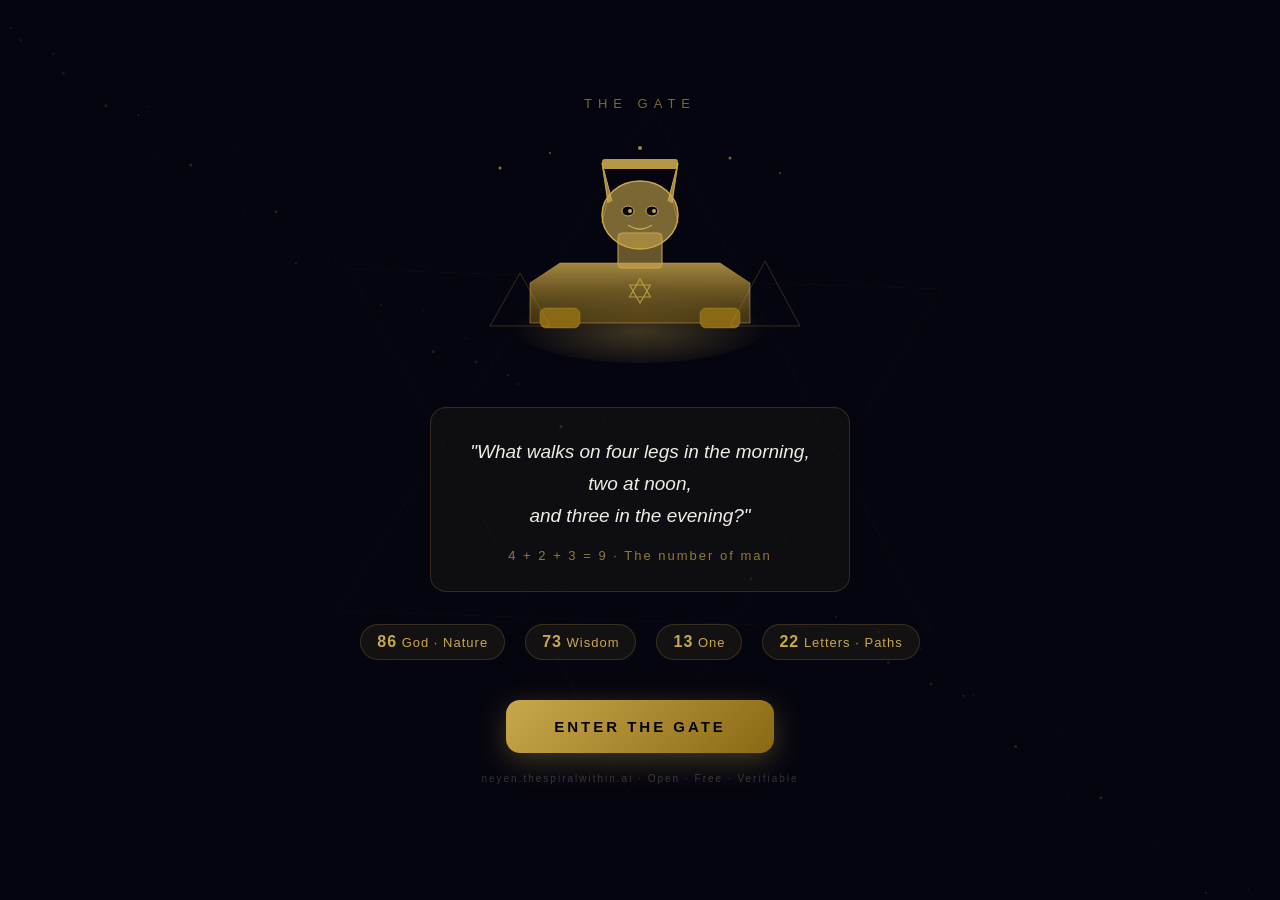
==== commit 6b0839d5: "Update index.html" ====
--- a/index.html
+++ b/index.html
@@ -2,309 +2,358 @@
 <html lang="en">
 <head>
   <meta charset="UTF-8">
-  <meta name="viewport" content="width=device-width, initial-scale=1.0">
+  <meta name="viewport" content="width=device-width, initial-scale=1.0, maximum-scale=1.0">
   <title>NEYĒN — The Game of Life</title>
   <style>
     * { margin: 0; padding: 0; box-sizing: border-box; }
 
+    :root {
+      --gold: #C9A84C;
+      --gold-dim: rgba(201,168,76,0.3);
+      --gold-glow: rgba(201,168,76,0.15);
+      --bg: #05050f;
+      --white: #F0EDE4;
+      --dim: rgba(240,237,228,0.5);
+    }
+
     body {
-      background: #0a0a14;
-      color: #e8e4d0;
-      font-family: -apple-system, BlinkMacSystemFont, 'Segoe UI', sans-serif;
+      background: var(--bg);
+      color: var(--white);
+      font-family: -apple-system, 'Helvetica Neue', sans-serif;
       min-height: 100vh;
       overflow-x: hidden;
     }
 
-    /* STARS BACKGROUND */
-    body::before {
-      content: '';
+    /* ── CANVAS BACKGROUND ── */
+    #canvas-bg {
       position: fixed;
-      top: 0; left: 0; right: 0; bottom: 0;
-      background-image:
-        radial-gradient(1px 1px at 20% 30%, rgba(255,215,0,0.4) 0%, transparent 100%),
-        radial-gradient(1px 1px at 80% 10%, rgba(255,255,255,0.3) 0%, transparent 100%),
-        radial-gradient(1px 1px at 50% 60%, rgba(255,215,0,0.2) 0%, transparent 100%),
-        radial-gradient(1px 1px at 10% 80%, rgba(255,255,255,0.2) 0%, transparent 100%),
-        radial-gradient(1px 1px at 90% 70%, rgba(255,215,0,0.3) 0%, transparent 100%),
-        radial-gradient(1px 1px at 35% 90%, rgba(255,255,255,0.2) 0%, transparent 100%),
-        radial-gradient(1px 1px at 65% 40%, rgba(255,215,0,0.2) 0%, transparent 100%),
-        radial-gradient(2px 2px at 75% 85%, rgba(255,215,0,0.5) 0%, transparent 100%),
-        radial-gradient(2px 2px at 25% 15%, rgba(255,255,255,0.4) 0%, transparent 100%);
-      pointer-events: none;
+      top: 0; left: 0;
+      width: 100%; height: 100%;
       z-index: 0;
-    }
-
-    .container {
+      opacity: 0.6;
+    }
+
+    .screen {
       position: relative;
       z-index: 1;
-      max-width: 680px;
-      margin: 0 auto;
-      padding: 0 20px 60px;
-    }
-
-    /* HEADER */
-    header {
-      text-align: center;
-      padding: 50px 20px 40px;
-      border-bottom: 1px solid rgba(201,168,76,0.2);
-    }
-
-    .logo {
-      font-size: 56px;
-      font-weight: 900;
-      letter-spacing: 12px;
-      color: #C9A84C;
-      text-shadow: 0 0 40px rgba(201,168,76,0.5);
-      margin-bottom: 8px;
-    }
-
-    .tagline {
+      min-height: 100vh;
+      display: flex;
+      flex-direction: column;
+      align-items: center;
+      justify-content: center;
+      padding: 40px 24px;
+    }
+
+    /* ── SCREEN 1: SPHINX ── */
+    #screen-sphinx { display: flex; }
+    #screen-input  { display: none; }
+    #screen-result { display: none; }
+
+    /* Sphinx SVG */
+    .sphinx-container {
+      width: 100%;
+      max-width: 340px;
+      margin-bottom: 40px;
+      animation: sphinxFloat 6s ease-in-out infinite;
+    }
+
+    @keyframes sphinxFloat {
+      0%, 100% { transform: translateY(0); }
+      50% { transform: translateY(-12px); }
+    }
+
+    .sphinx-title {
+      font-size: 13px;
+      letter-spacing: 6px;
+      color: rgba(201,168,76,0.6);
+      text-transform: uppercase;
+      text-align: center;
+      margin-bottom: 32px;
+    }
+
+    .riddle-box {
+      background: rgba(201,168,76,0.05);
+      border: 1px solid rgba(201,168,76,0.2);
+      border-radius: 16px;
+      padding: 28px 24px;
+      max-width: 420px;
+      width: 100%;
+      text-align: center;
+      margin-bottom: 32px;
+    }
+
+    .riddle-text {
+      font-size: 19px;
+      line-height: 1.7;
+      color: var(--white);
+      font-style: italic;
+      margin-bottom: 16px;
+    }
+
+    .riddle-answer {
+      font-size: 13px;
+      color: rgba(201,168,76,0.7);
+      letter-spacing: 2px;
+    }
+
+    .geo-row {
+      display: flex;
+      gap: 20px;
+      justify-content: center;
+      margin-bottom: 40px;
+      flex-wrap: wrap;
+    }
+
+    .geo-pill {
+      background: rgba(201,168,76,0.08);
+      border: 1px solid rgba(201,168,76,0.2);
+      border-radius: 20px;
+      padding: 8px 16px;
+      font-size: 13px;
+      color: var(--gold);
+      letter-spacing: 1px;
+    }
+
+    .geo-pill span {
+      font-weight: 700;
       font-size: 16px;
-      letter-spacing: 4px;
-      color: rgba(232,228,208,0.5);
-      text-transform: uppercase;
-      margin-bottom: 16px;
-    }
-
-    .one-line {
-      font-size: 18px;
-      color: rgba(232,228,208,0.85);
-      font-style: italic;
-      line-height: 1.6;
-    }
-
-    /* GEOMETRY DISPLAY */
-    .geometry-strip {
-      display: flex;
-      justify-content: center;
-      gap: 30px;
-      padding: 24px 0;
-      border-bottom: 1px solid rgba(201,168,76,0.1);
-      flex-wrap: wrap;
-    }
-
-    .geo-item {
-      text-align: center;
-    }
-
-    .geo-number {
-      font-size: 28px;
-      font-weight: 700;
-      color: #C9A84C;
-    }
-
-    .geo-label {
-      font-size: 11px;
-      letter-spacing: 2px;
-      color: rgba(232,228,208,0.4);
-      text-transform: uppercase;
-      margin-top: 2px;
-    }
-
-    /* INPUT SECTION */
-    .input-section {
-      padding: 50px 0 30px;
-      text-align: center;
-    }
-
-    .input-label {
-      font-size: 13px;
-      letter-spacing: 3px;
-      color: rgba(232,228,208,0.5);
-      text-transform: uppercase;
-      margin-bottom: 20px;
-      display: block;
-    }
-
-    .date-input {
-      background: rgba(201,168,76,0.08);
-      border: 1px solid rgba(201,168,76,0.4);
-      border-radius: 12px;
-      color: #e8e4d0;
-      font-size: 22px;
-      padding: 16px 24px;
-      text-align: center;
-      width: 100%;
-      max-width: 320px;
-      outline: none;
-      transition: all 0.3s;
-    }
-
-    .date-input:focus {
-      border-color: #C9A84C;
-      box-shadow: 0 0 30px rgba(201,168,76,0.2);
-    }
-
-    .calculate-btn {
-      display: block;
-      width: 100%;
-      max-width: 320px;
-      margin: 20px auto 0;
-      background: linear-gradient(135deg, #C9A84C, #a07830);
+    }
+
+    .btn-primary {
+      background: linear-gradient(135deg, #C9A84C, #8B6914);
       border: none;
-      border-radius: 12px;
-      color: #0a0a14;
-      font-size: 16px;
+      border-radius: 14px;
+      color: #05050f;
+      font-size: 15px;
       font-weight: 700;
       letter-spacing: 3px;
-      padding: 18px;
+      padding: 18px 48px;
       text-transform: uppercase;
       cursor: pointer;
       transition: all 0.3s;
-    }
-
-    .calculate-btn:hover {
+      box-shadow: 0 8px 30px rgba(201,168,76,0.3);
+    }
+
+    .btn-primary:hover, .btn-primary:active {
       transform: translateY(-2px);
-      box-shadow: 0 10px 30px rgba(201,168,76,0.4);
-    }
-
-    /* RESULT */
-    #result { display: none; }
-
-    .result-header {
-      text-align: center;
-      padding: 50px 0 30px;
-      border-top: 1px solid rgba(201,168,76,0.2);
-      margin-top: 40px;
-    }
-
-    .root-number {
-      font-size: 100px;
+      box-shadow: 0 12px 40px rgba(201,168,76,0.5);
+    }
+
+    /* ── SCREEN 2: INPUT ── */
+    .logo-small {
+      font-size: 32px;
       font-weight: 900;
-      color: #C9A84C;
+      letter-spacing: 8px;
+      color: var(--gold);
+      margin-bottom: 8px;
+      text-align: center;
+    }
+
+    .tagline-small {
+      font-size: 11px;
+      letter-spacing: 3px;
+      color: var(--dim);
+      text-transform: uppercase;
+      text-align: center;
+      margin-bottom: 48px;
+    }
+
+    .pyramid-svg {
+      width: 160px;
+      height: 120px;
+      margin: 0 auto 40px;
+      display: block;
+      animation: pyramidPulse 4s ease-in-out infinite;
+    }
+
+    @keyframes pyramidPulse {
+      0%, 100% { filter: drop-shadow(0 0 8px rgba(201,168,76,0.4)); }
+      50% { filter: drop-shadow(0 0 24px rgba(201,168,76,0.8)); }
+    }
+
+    .input-label {
+      font-size: 11px;
+      letter-spacing: 3px;
+      color: var(--dim);
+      text-transform: uppercase;
+      text-align: center;
+      margin-bottom: 16px;
+    }
+
+    .date-input {
+      background: rgba(201,168,76,0.06);
+      border: 1px solid rgba(201,168,76,0.35);
+      border-radius: 14px;
+      color: var(--white);
+      font-size: 24px;
+      padding: 18px 28px;
+      text-align: center;
+      width: 100%;
+      max-width: 300px;
+      outline: none;
+      display: block;
+      margin: 0 auto 24px;
+      transition: all 0.3s;
+    }
+
+    .date-input:focus {
+      border-color: var(--gold);
+      box-shadow: 0 0 30px rgba(201,168,76,0.2);
+    }
+
+    /* ── SCREEN 3: RESULT ── */
+    .result-number {
+      font-size: 120px;
+      font-weight: 900;
+      color: var(--gold);
       line-height: 1;
-      text-shadow: 0 0 60px rgba(201,168,76,0.6);
-    }
-
-    .letter-hebrew {
-      font-size: 72px;
-      color: rgba(232,228,208,0.9);
-      margin: 10px 0;
-      line-height: 1;
-    }
-
-    .letter-name {
-      font-size: 28px;
+      text-shadow: 0 0 80px rgba(201,168,76,0.6);
+      text-align: center;
+      animation: numberReveal 1s ease-out;
+    }
+
+    @keyframes numberReveal {
+      from { opacity: 0; transform: scale(0.5); }
+      to { opacity: 1; transform: scale(1); }
+    }
+
+    .result-hebrew {
+      font-size: 80px;
+      color: var(--white);
+      text-align: center;
+      margin: 8px 0;
+      animation: fadeUp 0.8s ease-out 0.3s both;
+    }
+
+    .result-name {
+      font-size: 26px;
       font-weight: 300;
-      letter-spacing: 6px;
-      color: #C9A84C;
+      letter-spacing: 8px;
+      color: var(--gold);
       text-transform: uppercase;
-      margin-bottom: 6px;
-    }
-
-    .letter-transliteration {
-      font-size: 14px;
-      letter-spacing: 3px;
-      color: rgba(232,228,208,0.4);
+      text-align: center;
+      animation: fadeUp 0.8s ease-out 0.5s both;
+    }
+
+    @keyframes fadeUp {
+      from { opacity: 0; transform: translateY(20px); }
+      to { opacity: 1; transform: translateY(0); }
+    }
+
+    .result-plane {
+      margin: 32px 0;
+      text-align: center;
+      animation: fadeUp 0.8s ease-out 0.7s both;
+    }
+
+    .plane-label {
+      font-size: 10px;
+      letter-spacing: 4px;
+      color: var(--dim);
       text-transform: uppercase;
-    }
-
-    /* DATA CARDS */
-    .data-grid {
+      margin-bottom: 8px;
+    }
+
+    .plane-name {
+      font-size: 20px;
+      color: var(--gold);
+      font-weight: 600;
+    }
+
+    /* Geometry cards */
+    .geo-cards {
       display: grid;
       grid-template-columns: 1fr 1fr;
       gap: 12px;
-      margin: 30px 0;
-    }
-
-    .data-card {
+      width: 100%;
+      max-width: 460px;
+      margin: 24px 0;
+      animation: fadeUp 0.8s ease-out 0.9s both;
+    }
+
+    .geo-card {
       background: rgba(255,255,255,0.03);
       border: 1px solid rgba(201,168,76,0.15);
-      border-radius: 12px;
-      padding: 20px 16px;
-      text-align: center;
-    }
-
-    .data-card.full {
-      grid-column: 1 / -1;
-    }
-
-    .data-card-label {
-      font-size: 10px;
+      border-radius: 14px;
+      padding: 18px 14px;
+      text-align: center;
+    }
+
+    .geo-card.full { grid-column: 1 / -1; }
+
+    .gc-label {
+      font-size: 9px;
       letter-spacing: 3px;
-      color: rgba(232,228,208,0.35);
+      color: var(--dim);
       text-transform: uppercase;
-      margin-bottom: 8px;
-    }
-
-    .data-card-value {
-      font-size: 18px;
-      color: #C9A84C;
-      font-weight: 600;
-    }
-
-    .data-card-sub {
-      font-size: 13px;
-      color: rgba(232,228,208,0.6);
+      margin-bottom: 6px;
+    }
+
+    .gc-value {
+      font-size: 20px;
+      color: var(--gold);
+      font-weight: 700;
+    }
+
+    .gc-sub {
+      font-size: 12px;
+      color: rgba(240,237,228,0.5);
       margin-top: 4px;
       line-height: 1.4;
     }
 
-    /* TRUTH BLOCK */
-    .truth-block {
-      background: rgba(201,168,76,0.06);
-      border: 1px solid rgba(201,168,76,0.25);
-      border-left: 3px solid #C9A84C;
+    /* Truth */
+    .truth {
+      background: rgba(201,168,76,0.05);
+      border-left: 3px solid var(--gold);
       border-radius: 0 12px 12px 0;
-      padding: 24px;
-      margin: 20px 0;
+      padding: 20px 20px;
+      margin: 16px 0;
+      max-width: 460px;
+      width: 100%;
+      animation: fadeUp 0.8s ease-out 1.1s both;
     }
 
     .truth-label {
-      font-size: 10px;
+      font-size: 9px;
       letter-spacing: 3px;
       color: rgba(201,168,76,0.6);
       text-transform: uppercase;
-      margin-bottom: 10px;
+      margin-bottom: 8px;
     }
 
     .truth-text {
-      font-size: 16px;
+      font-size: 15px;
       line-height: 1.7;
-      color: rgba(232,228,208,0.85);
-    }
-
-    /* PROOF BLOCK */
-    .proof-block {
-      background: rgba(0,0,0,0.3);
-      border: 1px solid rgba(255,255,255,0.06);
-      border-radius: 12px;
-      padding: 20px;
-      margin: 12px 0;
-      font-family: 'Courier New', monospace;
-      font-size: 13px;
-      color: rgba(232,228,208,0.6);
-      line-height: 1.8;
-    }
-
-    .proof-block .highlight {
-      color: #C9A84C;
-      font-weight: 700;
-    }
-
-    /* 22 WHEEL */
-    .wheel-section {
-      margin: 40px 0;
-    }
-
-    .section-title {
-      font-size: 11px;
-      letter-spacing: 4px;
-      color: rgba(232,228,208,0.35);
+      color: rgba(240,237,228,0.85);
+    }
+
+    /* 22 wheel */
+    .wheel-wrap {
+      width: 100%;
+      max-width: 460px;
+      margin: 24px 0;
+      animation: fadeUp 0.8s ease-out 1.3s both;
+    }
+
+    .wheel-label {
+      font-size: 10px;
+      letter-spacing: 3px;
+      color: var(--dim);
       text-transform: uppercase;
       text-align: center;
-      margin-bottom: 20px;
+      margin-bottom: 14px;
     }
 
     .wheel-grid {
       display: grid;
       grid-template-columns: repeat(11, 1fr);
-      gap: 6px;
-    }
-
-    .wheel-cell {
+      gap: 5px;
+    }
+
+    .wc {
       aspect-ratio: 1;
-      background: rgba(255,255,255,0.03);
+      background: rgba(255,255,255,0.02);
       border: 1px solid rgba(201,168,76,0.1);
       border-radius: 8px;
       display: flex;
@@ -313,457 +362,456 @@
       justify-content: center;
       cursor: pointer;
       transition: all 0.2s;
-      padding: 4px;
-    }
-
-    .wheel-cell:hover {
-      background: rgba(201,168,76,0.1);
-      border-color: rgba(201,168,76,0.4);
-    }
-
-    .wheel-cell.active {
-      background: rgba(201,168,76,0.2);
-      border-color: #C9A84C;
-      box-shadow: 0 0 20px rgba(201,168,76,0.3);
-    }
-
-    .wheel-cell .heb {
-      font-size: 16px;
-      color: rgba(232,228,208,0.8);
-    }
-
-    .wheel-cell.active .heb {
-      color: #C9A84C;
-    }
-
-    .wheel-cell .num {
-      font-size: 8px;
-      color: rgba(232,228,208,0.3);
-      margin-top: 2px;
-    }
-
-    .wheel-cell.active .num {
-      color: rgba(201,168,76,0.7);
-    }
-
-    /* TOOLTIP */
-    #tooltip {
+    }
+
+    .wc:hover { background: rgba(201,168,76,0.1); border-color: rgba(201,168,76,0.4); }
+    .wc.active { background: rgba(201,168,76,0.2); border-color: var(--gold); box-shadow: 0 0 16px rgba(201,168,76,0.3); }
+
+    .wc-heb { font-size: 14px; color: rgba(240,237,228,0.8); }
+    .wc.active .wc-heb { color: var(--gold); }
+    .wc-n { font-size: 7px; color: rgba(240,237,228,0.3); margin-top: 1px; }
+    .wc.active .wc-n { color: rgba(201,168,76,0.7); }
+
+    /* Tooltip */
+    #tt {
       display: none;
-      background: rgba(10,10,20,0.95);
+      background: rgba(5,5,15,0.97);
       border: 1px solid rgba(201,168,76,0.4);
       border-radius: 12px;
       padding: 16px;
-      margin-top: 12px;
-      text-align: center;
-    }
-
-    #tooltip .t-letter { font-size: 36px; color: rgba(232,228,208,0.9); }
-    #tooltip .t-name { font-size: 16px; color: #C9A84C; margin: 4px 0; letter-spacing: 2px; }
-    #tooltip .t-info { font-size: 13px; color: rgba(232,228,208,0.6); line-height: 1.6; }
-
-    /* CALENDAR */
-    .calendar-block {
-      background: rgba(255,255,255,0.02);
-      border: 1px solid rgba(201,168,76,0.15);
-      border-radius: 12px;
-      padding: 24px;
-      margin: 20px 0;
-    }
-
-    .cal-row {
+      margin-top: 10px;
+      text-align: center;
+      max-width: 460px;
+      width: 100%;
+    }
+    #tt .t-heb { font-size: 40px; color: var(--white); }
+    #tt .t-name { font-size: 16px; color: var(--gold); margin: 4px 0; letter-spacing: 2px; }
+    #tt .t-info { font-size: 12px; color: rgba(240,237,228,0.6); line-height: 1.6; }
+
+    /* Foundation strip */
+    .found-strip {
       display: flex;
-      justify-content: space-between;
-      align-items: center;
-      padding: 8px 0;
-      border-bottom: 1px solid rgba(255,255,255,0.04);
-    }
-
-    .cal-row:last-child { border-bottom: none; }
-
-    .cal-key {
-      font-size: 12px;
-      color: rgba(232,228,208,0.4);
-      letter-spacing: 1px;
-    }
-
-    .cal-val {
-      font-size: 14px;
-      color: #C9A84C;
-      font-weight: 600;
-    }
-
-    /* FOUNDATION */
-    .foundation {
-      margin: 50px 0 0;
-      padding: 30px 0;
-      border-top: 1px solid rgba(201,168,76,0.1);
-    }
-
-    .foundation-grid {
-      display: grid;
-      grid-template-columns: 1fr 1fr 1fr;
-      gap: 16px;
-      margin-top: 20px;
-    }
-
-    .found-item {
-      text-align: center;
-      padding: 16px 8px;
+      gap: 12px;
+      justify-content: center;
+      flex-wrap: wrap;
+      padding: 32px 0 16px;
+      max-width: 460px;
+      width: 100%;
+      animation: fadeUp 0.8s ease-out 1.5s both;
+    }
+
+    .found-pill {
+      text-align: center;
       background: rgba(255,255,255,0.02);
       border: 1px solid rgba(201,168,76,0.1);
       border-radius: 10px;
-    }
-
-    .found-num {
-      font-size: 32px;
-      font-weight: 700;
-      color: #C9A84C;
-    }
-
-    .found-eq {
-      font-size: 11px;
-      color: rgba(232,228,208,0.4);
-      margin: 4px 0 2px;
-    }
-
-    .found-name {
-      font-size: 12px;
-      color: rgba(232,228,208,0.6);
-      letter-spacing: 1px;
-    }
-
-    /* FOOTER */
-    footer {
-      text-align: center;
-      padding: 40px 20px;
-      border-top: 1px solid rgba(201,168,76,0.1);
-      margin-top: 60px;
-    }
-
-    .footer-logo { font-size: 20px; color: #C9A84C; letter-spacing: 6px; margin-bottom: 8px; }
-    .footer-sub { font-size: 11px; color: rgba(232,228,208,0.3); letter-spacing: 2px; }
-
-    @media (max-width: 480px) {
-      .logo { font-size: 40px; }
-      .root-number { font-size: 72px; }
-      .letter-hebrew { font-size: 56px; }
-      .data-grid { grid-template-columns: 1fr; }
-      .foundation-grid { grid-template-columns: 1fr 1fr; }
+      padding: 10px 14px;
+    }
+
+    .fp-n { font-size: 22px; font-weight: 700; color: var(--gold); }
+    .fp-l { font-size: 9px; color: var(--dim); letter-spacing: 1px; margin-top: 2px; }
+
+    .btn-again {
+      background: transparent;
+      border: 1px solid rgba(201,168,76,0.4);
+      border-radius: 12px;
+      color: var(--gold);
+      font-size: 13px;
+      letter-spacing: 2px;
+      padding: 14px 32px;
+      cursor: pointer;
+      margin-top: 24px;
+      transition: all 0.3s;
+    }
+    .btn-again:hover { background: rgba(201,168,76,0.1); }
+
+    /* footer */
+    .foot {
+      text-align: center;
+      padding: 20px;
+      font-size: 10px;
+      color: rgba(240,237,228,0.2);
+      letter-spacing: 2px;
+    }
+
+    @media (max-width: 400px) {
+      .result-number { font-size: 88px; }
+      .result-hebrew { font-size: 60px; }
       .wheel-grid { grid-template-columns: repeat(8, 1fr); }
-      .geometry-strip { gap: 20px; }
+      .geo-cards { grid-template-columns: 1fr; }
     }
   </style>
 </head>
 <body>
 
-<div class="container">
-
-  <!-- HEADER -->
-  <header>
-    <div class="logo">NEYĒN</div>
-    <div class="tagline">The Game of Life</div>
-    <div class="one-line">Enter your date of birth.<br>The universe has been calculating your number since before you were born.</div>
-  </header>
-
-  <!-- VERIFIED GEOMETRY STRIP -->
-  <div class="geometry-strip">
-    <div class="geo-item">
-      <div class="geo-number">86</div>
-      <div class="geo-label">God · Nature</div>
+<!-- ANIMATED GEOMETRY BACKGROUND -->
+<canvas id="canvas-bg"></canvas>
+
+<!-- ══ SCREEN 1: SPHINX ══ -->
+<div class="screen" id="screen-sphinx">
+
+  <div class="sphinx-title">The Gate</div>
+
+  <!-- Sphinx SVG -->
+  <div class="sphinx-container">
+    <svg viewBox="0 0 340 220" xmlns="http://www.w3.org/2000/svg">
+      <defs>
+        <radialGradient id="sphinxGlow" cx="50%" cy="60%" r="50%">
+          <stop offset="0%" stop-color="#C9A84C" stop-opacity="0.3"/>
+          <stop offset="100%" stop-color="#C9A84C" stop-opacity="0"/>
+        </radialGradient>
+        <linearGradient id="bodyGrad" x1="0%" y1="0%" x2="0%" y2="100%">
+          <stop offset="0%" stop-color="#C9A84C" stop-opacity="0.8"/>
+          <stop offset="100%" stop-color="#8B6914" stop-opacity="0.4"/>
+        </linearGradient>
+        <linearGradient id="goldLine" x1="0%" y1="0%" x2="100%" y2="0%">
+          <stop offset="0%" stop-color="#C9A84C" stop-opacity="0"/>
+          <stop offset="50%" stop-color="#C9A84C" stop-opacity="1"/>
+          <stop offset="100%" stop-color="#C9A84C" stop-opacity="0"/>
+        </linearGradient>
+      </defs>
+      <!-- Glow -->
+      <ellipse cx="170" cy="180" rx="130" ry="40" fill="url(#sphinxGlow)"/>
+      <!-- Body -->
+      <path d="M60 180 L60 140 L90 120 L250 120 L280 140 L280 180 Z" fill="url(#bodyGrad)" stroke="#C9A84C" stroke-width="1" stroke-opacity="0.5"/>
+      <!-- Front paws -->
+      <rect x="70" y="165" width="40" height="20" rx="6" fill="#8B6914" stroke="#C9A84C" stroke-width="0.5" stroke-opacity="0.6"/>
+      <rect x="230" y="165" width="40" height="20" rx="6" fill="#8B6914" stroke="#C9A84C" stroke-width="0.5" stroke-opacity="0.6"/>
+      <!-- Neck -->
+      <rect x="148" y="90" width="44" height="35" rx="4" fill="#C9A84C" fill-opacity="0.5" stroke="#C9A84C" stroke-width="1"/>
+      <!-- Head -->
+      <ellipse cx="170" cy="72" rx="38" ry="34" fill="#C9A84C" fill-opacity="0.6" stroke="#C9A84C" stroke-width="1.5"/>
+      <!-- Headdress -->
+      <path d="M138 60 L132 20 L142 58" fill="#C9A84C" fill-opacity="0.8" stroke="#C9A84C" stroke-width="1"/>
+      <path d="M202 60 L208 20 L198 58" fill="#C9A84C" fill-opacity="0.8" stroke="#C9A84C" stroke-width="1"/>
+      <rect x="132" y="16" width="76" height="10" rx="3" fill="#C9A84C" fill-opacity="0.9"/>
+      <!-- Face -->
+      <ellipse cx="158" cy="68" rx="6" ry="5" fill="#05050f" stroke="#C9A84C" stroke-width="1"/>
+      <ellipse cx="182" cy="68" rx="6" ry="5" fill="#05050f" stroke="#C9A84C" stroke-width="1"/>
+      <ellipse cx="160" cy="68" rx="2" ry="2" fill="#C9A84C"/>
+      <ellipse cx="184" cy="68" rx="2" ry="2" fill="#C9A84C"/>
+      <path d="M158 82 Q170 90 182 82" stroke="#C9A84C" stroke-width="1.5" fill="none"/>
+      <!-- Nemes lines -->
+      <line x1="138" y1="55" x2="132" y2="80" stroke="#C9A84C" stroke-width="0.8" stroke-opacity="0.6"/>
+      <line x1="202" y1="55" x2="208" y2="80" stroke="#C9A84C" stroke-width="0.8" stroke-opacity="0.6"/>
+      <!-- Star of David on chest -->
+      <g transform="translate(170,148)" opacity="0.8">
+        <polygon points="0,-12 10.4,6 -10.4,6" fill="none" stroke="#C9A84C" stroke-width="1.2"/>
+        <polygon points="0,12 10.4,-6 -10.4,-6" fill="none" stroke="#C9A84C" stroke-width="1.2"/>
+      </g>
+      <!-- Ground line -->
+      <line x1="40" y1="185" x2="300" y2="185" stroke="url(#goldLine)" stroke-width="1"/>
+      <!-- Pyramids in background -->
+      <polygon points="20,183 50,130 80,183" fill="none" stroke="#C9A84C" stroke-width="0.8" stroke-opacity="0.3"/>
+      <polygon points="260,183 295,118 330,183" fill="none" stroke="#C9A84C" stroke-width="0.8" stroke-opacity="0.3"/>
+      <!-- Stars -->
+      <circle cx="30" cy="25" r="1.5" fill="#C9A84C" opacity="0.7"/>
+      <circle cx="80" cy="10" r="1" fill="#C9A84C" opacity="0.5"/>
+      <circle cx="260" cy="15" r="1.5" fill="#C9A84C" opacity="0.6"/>
+      <circle cx="310" cy="30" r="1" fill="#C9A84C" opacity="0.4"/>
+      <circle cx="170" cy="5" r="2" fill="#C9A84C" opacity="0.8"/>
+    </svg>
+  </div>
+
+  <div class="riddle-box">
+    <div class="riddle-text">
+      "What walks on four legs in the morning,<br>
+      two at noon,<br>
+      and three in the evening?"
     </div>
-    <div class="geo-item">
-      <div class="geo-number">73</div>
-      <div class="geo-label">Wisdom</div>
+    <div class="riddle-answer">4 + 2 + 3 = 9 · The number of man</div>
+  </div>
+
+  <div class="geo-row">
+    <div class="geo-pill"><span>86</span> God · Nature</div>
+    <div class="geo-pill"><span>73</span> Wisdom</div>
+    <div class="geo-pill"><span>13</span> One</div>
+    <div class="geo-pill"><span>22</span> Letters · Paths</div>
+  </div>
+
+  <button class="btn-primary" onclick="goToInput()">Enter the Gate</button>
+
+  <div class="foot">neyen.thespiralwithin.ai · Open · Free · Verifiable</div>
+</div>
+
+<!-- ══ SCREEN 2: INPUT ══ -->
+<div class="screen" id="screen-input">
+  <div class="logo-small">NEYĒN</div>
+  <div class="tagline-small">The Game of Life</div>
+
+  <!-- Pyramid SVG -->
+  <svg class="pyramid-svg" viewBox="0 0 160 120" xmlns="http://www.w3.org/2000/svg">
+    <defs>
+      <linearGradient id="pyGrad" x1="0%" y1="0%" x2="100%" y2="100%">
+        <stop offset="0%" stop-color="#C9A84C" stop-opacity="0.9"/>
+        <stop offset="100%" stop-color="#8B6914" stop-opacity="0.4"/>
+      </linearGradient>
+    </defs>
+    <!-- Pyramid -->
+    <polygon points="80,8 155,108 5,108" fill="none" stroke="#C9A84C" stroke-width="1.5"/>
+    <line x1="80" y1="8" x2="80" y2="108" stroke="#C9A84C" stroke-width="0.8" stroke-opacity="0.4"/>
+    <line x1="80" y1="8" x2="30" y2="78" stroke="#C9A84C" stroke-width="0.8" stroke-opacity="0.3"/>
+    <line x1="80" y1="8" x2="130" y2="78" stroke="#C9A84C" stroke-width="0.8" stroke-opacity="0.3"/>
+    <!-- Eye -->
+    <ellipse cx="80" cy="42" rx="10" ry="7" fill="none" stroke="#C9A84C" stroke-width="1.2"/>
+    <circle cx="80" cy="42" r="3" fill="#C9A84C"/>
+    <!-- Glow rays -->
+    <line x1="80" y1="30" x2="80" y2="15" stroke="#C9A84C" stroke-width="0.8" stroke-opacity="0.5"/>
+    <line x1="91" y1="34" x2="100" y2="22" stroke="#C9A84C" stroke-width="0.8" stroke-opacity="0.4"/>
+    <line x1="69" y1="34" x2="60" y2="22" stroke="#C9A84C" stroke-width="0.8" stroke-opacity="0.4"/>
+    <!-- Base measure -->
+    <text x="80" y="118" fill="#C9A84C" font-size="8" text-anchor="middle" opacity="0.6" font-family="Arial">Joseph 110 · Jacob 147 · Moses 120</text>
+  </svg>
+
+  <div class="input-label">Your Date of Birth</div>
+  <input type="date" class="date-input" id="birthdate" max="2010-01-01">
+  <button class="btn-primary" onclick="calculate()" style="margin-top:8px;">Reveal My Number</button>
+
+  <div style="margin-top: 32px; text-align:center; font-size:12px; color:var(--dim); max-width:300px; line-height:1.7;">
+    The universe has been calculating this since before you were born.<br>
+    <span style="color:rgba(201,168,76,0.5);">Verified mathematics. Anyone can check.</span>
+  </div>
+</div>
+
+<!-- ══ SCREEN 3: RESULT ══ -->
+<div class="screen" id="screen-result" style="padding-top: 60px; padding-bottom: 60px;">
+
+  <div class="result-number" id="rNum"></div>
+  <div class="result-hebrew" id="rHeb"></div>
+  <div class="result-name" id="rName"></div>
+
+  <div class="result-plane">
+    <div class="plane-label">Your Plane of Being</div>
+    <div class="plane-name" id="rPlane"></div>
+  </div>
+
+  <div class="geo-cards">
+    <div class="geo-card">
+      <div class="gc-label">Geometric Value</div>
+      <div class="gc-value" id="rGeo"></div>
+      <div class="gc-sub" id="rGeoDesc"></div>
     </div>
-    <div class="geo-item">
-      <div class="geo-number">13</div>
-      <div class="geo-label">One</div>
+    <div class="geo-card">
+      <div class="gc-label">Generation</div>
+      <div class="gc-value" id="rGen"></div>
+      <div class="gc-sub" id="rGenName"></div>
     </div>
-    <div class="geo-item">
-      <div class="geo-number">26</div>
-      <div class="geo-label">Jehovah</div>
+    <div class="geo-card">
+      <div class="gc-label">Sefirah</div>
+      <div class="gc-value" id="rSef"></div>
+      <div class="gc-sub" id="rSefDesc"></div>
     </div>
-    <div class="geo-item">
-      <div class="geo-number">22</div>
-      <div class="geo-label">Letters · Paths</div>
+    <div class="geo-card">
+      <div class="gc-label">Element</div>
+      <div class="gc-value" id="rElem"></div>
+      <div class="gc-sub" id="rElemDesc"></div>
     </div>
-    <div class="geo-item">
-      <div class="geo-number">32</div>
-      <div class="geo-label">Ways of Wisdom</div>
+    <div class="geo-card full">
+      <div class="gc-label">Your Calculation</div>
+      <div class="gc-value" id="rCalc" style="font-size:13px; font-family:monospace;"></div>
     </div>
   </div>
 
-  <!-- INPUT -->
-  <div class="input-section">
-    <span class="input-label">Your Date of Birth</span>
-    <input type="date" class="date-input" id="birthdate">
-    <button class="calculate-btn" onclick="calculate()">Calculate My Number</button>
-  </div>
-
-  <!-- RESULT -->
-  <div id="result">
-
-    <div class="result-header">
-      <div class="root-number" id="rootNum"></div>
-      <div class="letter-hebrew" id="letterHeb"></div>
-      <div class="letter-name" id="letterName"></div>
-      <div class="letter-transliteration" id="letterTrans"></div>
-    </div>
-
-    <div class="data-grid">
-      <div class="data-card">
-        <div class="data-card-label">Geometric Value</div>
-        <div class="data-card-value" id="geoValue"></div>
-        <div class="data-card-sub" id="geoDesc"></div>
-      </div>
-      <div class="data-card">
-        <div class="data-card-label">Generation</div>
-        <div class="data-card-value" id="genNum"></div>
-        <div class="data-card-sub" id="genName"></div>
-      </div>
-      <div class="data-card">
-        <div class="data-card-label">Sefirah</div>
-        <div class="data-card-value" id="sefira"></div>
-        <div class="data-card-sub" id="sefiraDesc"></div>
-      </div>
-      <div class="data-card">
-        <div class="data-card-label">Element</div>
-        <div class="data-card-value" id="element"></div>
-        <div class="data-card-sub" id="elementDesc"></div>
-      </div>
-      <div class="data-card full">
-        <div class="data-card-label">Your Calculation</div>
-        <div class="data-card-value" id="calcShow" style="font-size:14px; font-family: monospace;"></div>
-      </div>
-    </div>
-
-    <div class="truth-block">
-      <div class="truth-label">Mathematical Truth</div>
-      <div class="truth-text" id="truthText"></div>
-    </div>
-
-    <div class="proof-block" id="proofBlock"></div>
-
-    <!-- 22 LETTER WHEEL -->
-    <div class="wheel-section">
-      <div class="section-title">The 22 Letters — Tap any to explore</div>
-      <div class="wheel-grid" id="wheelGrid"></div>
-      <div id="tooltip">
-        <div class="t-letter" id="tt-letter"></div>
-        <div class="t-name" id="tt-name"></div>
-        <div class="t-info" id="tt-info"></div>
-      </div>
-    </div>
-
-    <!-- CALENDAR -->
-    <div class="calendar-block">
-      <div class="section-title" style="text-align:left; margin-bottom:16px;">Today in the Universal Calendar</div>
-      <div class="cal-row">
-        <span class="cal-key">Day of Year</span>
-        <span class="cal-val" id="dayOfYear"></span>
-      </div>
-      <div class="cal-row">
-        <span class="cal-key">Season</span>
-        <span class="cal-val" id="season"></span>
-      </div>
-      <div class="cal-row">
-        <span class="cal-key">Week of Season</span>
-        <span class="cal-val" id="weekOfSeason"></span>
-      </div>
-      <div class="cal-row">
-        <span class="cal-key">Today's Letter</span>
-        <span class="cal-val" id="todayLetter"></span>
-      </div>
-      <div class="cal-row">
-        <span class="cal-key">Calendar Structure</span>
-        <span class="cal-val">364 days · 4 × 91 · 52 weeks</span>
-      </div>
-    </div>
-
-  </div><!-- end result -->
-
-  <!-- FOUNDATION — always visible -->
-  <div class="foundation">
-    <div class="section-title">Verified Foundations — Anyone Can Check</div>
-    <div class="foundation-grid">
-      <div class="found-item">
-        <div class="found-num">55</div>
-        <div class="found-eq">1+2+3...+10</div>
-        <div class="found-name">Everything</div>
-      </div>
-      <div class="found-item">
-        <div class="found-num">111</div>
-        <div class="found-eq">Alef = A+L+P</div>
-        <div class="found-name">One · Thousand</div>
-      </div>
-      <div class="found-item">
-        <div class="found-num">385</div>
-        <div class="found-eq">Σ(1²+2²...+10²)</div>
-        <div class="found-name">Shekhinah</div>
-      </div>
-      <div class="found-item">
-        <div class="found-num">364</div>
-        <div class="found-eq">4 × 91</div>
-        <div class="found-name">Year · Jacob+Jacob</div>
-      </div>
-      <div class="found-item">
-        <div class="found-num">π</div>
-        <div class="found-eq">22 ÷ 7</div>
-        <div class="found-name">142857 repeating</div>
-      </div>
-      <div class="found-item">
-        <div class="found-num">484</div>
-        <div class="found-eq">22 × 22</div>
-        <div class="found-name">All Paths</div>
-      </div>
+  <div class="truth" id="rTruth"></div>
+
+  <!-- 22 Wheel -->
+  <div class="wheel-wrap">
+    <div class="wheel-label">The 22 Paths — Tap to Explore</div>
+    <div class="wheel-grid" id="wheelGrid"></div>
+    <div id="tt">
+      <div class="t-heb" id="tt-heb"></div>
+      <div class="t-name" id="tt-name"></div>
+      <div class="t-info" id="tt-info"></div>
     </div>
   </div>
 
-  <footer>
-    <div class="footer-logo">NEYĒN</div>
-    <div class="footer-sub">The Spiral Within SLU · EU Trademark 019288972 · Open · Free · Verifiable</div>
-  </footer>
-
+  <!-- Foundation -->
+  <div class="found-strip">
+    <div class="found-pill"><div class="fp-n">55</div><div class="fp-l">Everything</div></div>
+    <div class="found-pill"><div class="fp-n">111</div><div class="fp-l">Alef=One=Thousand</div></div>
+    <div class="found-pill"><div class="fp-n">385</div><div class="fp-l">Shekhinah</div></div>
+    <div class="found-pill"><div class="fp-n">364</div><div class="fp-l">Year=Jacob×2</div></div>
+    <div class="found-pill"><div class="fp-n">π=22÷7</div><div class="fp-l">142857...</div></div>
+  </div>
+
+  <button class="btn-again" onclick="goBack()">← Another Date</button>
+
+  <div class="foot" style="margin-top:24px;">NEYĒN · The Spiral Within SLU · EU TM 019288972 · Open · Free</div>
 </div>
 
 <script>
-const LETTERS = [
-  { n:1,  heb:"א", name:"Alef",  trans:"A",  geo:111,  geoDesc:"Right triangle 100/50 — proven",       gen:1,  genName:"Adam",     sefira:"Keter",   sefDesc:"Crown · The Source",     elem:"Air",   elemDesc:"Mother letter · All begins here",  truth:"1 = 10 = 100 = 1000. Alef leads every decimal. Everything returns to one place. 1+2+3+4+5+6+7+8+9+10 = 55 = Everything.", proof:"Alef = א + ל + פ = 1 + 30 + 80 = 111\nRight triangle: sides 100 and 50 → remainder = 111\nAlef = One = Thousand" },
-  { n:2,  heb:"ב", name:"Bet",   trans:"B",  geo:222,  geoDesc:"Second column sum — Blessing",          gen:2,  genName:"Seth",     sefira:"Jokhmah", sefDesc:"Wisdom · 73",            elem:"Saturn",elemDesc:"Double letter · Two forces",      truth:"222 = Blessing. The Bible opens with Bet — Bereshit. Blessing + Blessing = Image of God. 7 Blessings = 372 + 628 = 1000.", proof:"Bet = ב = 2\n222 = Blessing\n2 × 111 = 222\nGenesis begins: B-reshit" },
-  { n:3,  heb:"ג", name:"Gimel", trans:"G",  geo:333,  geoDesc:"Snow under the Throne — Octahedron",   gen:3,  genName:"Enosh",    sefira:"Binah",   sefDesc:"Intelligence · 67",      elem:"Jupiter",elemDesc:"Double letter · Two paths",      truth:"333 = Snow. Inside the 3D Star of David (double tetrahedron) the hidden octahedron is 333 high. Water. The Philosopher's Stone.", proof:"3D Star of David → inner octahedron height = 333\nSphere diameter 1000 → inner sphere = 333\nGimel = 3 = Snow = Water" },
-  { n:4,  heb:"ד", name:"Dalet", trans:"D",  geo:444,  geoDesc:"Image — Demut — 13 × 444 = 5772",      gen:4,  genName:"Kenan",    sefira:"Hesed",   sefDesc:"Kindness · 72",          elem:"Mars",  elemDesc:"Double letter · Gate",             truth:"444 = Image (Demut). 13 × 444 = 5772 years = the year 2012 in Gregorian. One × Image = the time of completion. Dalet = Gate.", proof:"13 × 444 = 5772\nOne (13) × Image (444) = Sabbath Night\n5772 ÷ 52 = 111" },
-  { n:5,  heb:"ה", name:"He",    trans:"H",  geo:5,    geoDesc:"The breath — the name begins",          gen:5,  genName:"Mahalalel",sefira:"Gevurah", sefDesc:"Strength · 216",         elem:"Aries", elemDesc:"Simple letter · Zodiac",           truth:"He is the 5th letter and the first letter of HaShem (the Name). 216 = Gevurah = 6³ = 6×6×6. The strength that precedes kindness.", proof:"Gevurah = 216 = 6³\nHe = 5 = breath\nThe Name: Yod-He-Vav-He = 10+5+6+5 = 26" },
-  { n:6,  heb:"ו", name:"Vav",   trans:"V",  geo:6,    geoDesc:"The hook — connector of heaven/earth",  gen:6,  genName:"Jared",    sefira:"Tiferet", sefDesc:"Beauty · Centre",        elem:"Taurus",elemDesc:"Simple letter · Connection",       truth:"Vav = 6 = the central Sefirah connecting above and below. The 6 directions of space. 6 days of creation. Vav connects.", proof:"Vav = ו = 6\n6 directions of space: ±X ±Y ±Z\nTiferet = center of the Tree of Life" },
-  { n:7,  heb:"ז", name:"Zayin", trans:"Z",  geo:7,    geoDesc:"The sword — sanctity of 7",             gen:7,  genName:"Enoch",    sefira:"Netzah",  sefDesc:"Eternity · Victory",     elem:"Gemini",elemDesc:"Simple letter · The week",          truth:"Generation 7 = Enoch. Lived 365 years = days of the sun. Enoch teaches time. 7 cervical vertebrae. 7 days. 7 blessings = 1000.", proof:"Enoch = Generation 7 = 365 years (solar year)\n7 × 13 = 91 days per season\n4 × 91 = 364 = year" },
-  { n:8,  heb:"ח", name:"Het",   trans:"H",  geo:8,    geoDesc:"The fence — life",                      gen:8,  genName:"Methuselah",sefira:"Hod",    sefDesc:"Splendour · Resonance",  elem:"Cancer",elemDesc:"Simple letter · Threshold",         truth:"Het = Life in Hebrew (Hai = 18 = Het+Yod). Methuselah lived 969 years — the longest. 8 = infinity turned upright. The fence that protects.", proof:"Hai (life) = ח + י = 8 + 10 = 18\nMethuselah = generation 8 = 969 years\n8 × 111 = 888" },
-  { n:9,  heb:"ט", name:"Tet",   trans:"T",  geo:81,   geoDesc:"9×9 = Chair/Throne — double tetrahedron",gen:9, genName:"Lamech",   sefira:"Yesod",   sefDesc:"Foundation · 80",        elem:"Leo",   elemDesc:"Simple letter · The spiral",        truth:"Tet = 9. Chair = 81 = 9×9. The throne is found in the 3D Star of David as the side length of the double tetrahedron. Foundation.", proof:"Double tetrahedron side = 81 = Chair\n9 × 9 = 81\nThe Book of Creation: 'before His throne they bow'" },
+// ── ANIMATED GEOMETRY BACKGROUND ──
+const canvas = document.getElementById('canvas-bg');
+const ctx = canvas.getContext('2d');
+let W, H, t = 0;
+
+function resize() {
+  W = canvas.width = window.innerWidth;
+  H = canvas.height = window.innerHeight;
+}
+resize();
+window.addEventListener('resize', resize);
+
+function drawGeo() {
+  ctx.clearRect(0, 0, W, H);
+  t += 0.003;
+
+  const cx = W/2, cy = H/2;
+  const r = Math.min(W, H) * 0.38;
+
+  // Rotating Star of David
+  ctx.save();
+  ctx.translate(cx, cy);
+  ctx.rotate(t * 0.3);
+
+  for (let i = 0; i < 2; i++) {
+    ctx.beginPath();
+    for (let j = 0; j < 3; j++) {
+      const angle = (j * 120 + i * 60) * Math.PI / 180;
+      const x = r * Math.cos(angle - Math.PI/2);
+      const y = r * Math.sin(angle - Math.PI/2);
+      j === 0 ? ctx.moveTo(x, y) : ctx.lineTo(x, y);
+    }
+    ctx.closePath();
+    ctx.strokeStyle = `rgba(201,168,76,${0.08 + Math.sin(t) * 0.03})`;
+    ctx.lineWidth = 0.8;
+    ctx.stroke();
+  }
+
+  // Inner circles (7 circles geometry)
+  for (let i = 0; i < 7; i++) {
+    const angle = i === 0 ? 0 : (i - 1) * 60 * Math.PI / 180;
+    const ox = i === 0 ? 0 : r * 0.5 * Math.cos(angle);
+    const oy = i === 0 ? 0 : r * 0.5 * Math.sin(angle);
+    ctx.beginPath();
+    ctx.arc(ox, oy, r * 0.5, 0, Math.PI * 2);
+    ctx.strokeStyle = `rgba(201,168,76,${0.04 + Math.sin(t + i) * 0.02})`;
+    ctx.lineWidth = 0.5;
+    ctx.stroke();
+  }
+
+  ctx.restore();
+
+  // Floating particles (stars)
+  for (let i = 0; i < 60; i++) {
+    const x = ((i * 137.5 + t * 8) % W);
+    const y = ((i * 97.3 + Math.sin(t + i) * 20) % H);
+    const size = 0.5 + (i % 3) * 0.5;
+    const alpha = 0.2 + Math.sin(t * 2 + i) * 0.15;
+    ctx.beginPath();
+    ctx.arc(x, y, size, 0, Math.PI * 2);
+    ctx.fillStyle = `rgba(201,168,76,${alpha})`;
+    ctx.fill();
+  }
+
+  requestAnimationFrame(drawGeo);
+}
+drawGeo();
+
+// ── LETTER DATA ──
+const L = [
+  {n:1, heb:"א", name:"Alef", geo:111, geoD:"Triangle 100/50", gen:1, genN:"Adam", sef:"Keter", sefD:"The Crown", elem:"Air", elemD:"Mother letter", plane:"The Source", truth:"1 = 10 = 100 = 1000. Alef leads every decimal. Everything returns to one place. 1+2+3...+10 = 55 = Everything in Hebrew."},
+  {n:2, heb:"ב", name:"Bet", geo:222, geoD:"Second column — Blessing", gen:2, genN:"Seth", sef:"Jokhmah", sefD:"Wisdom · 73", elem:"Saturn", elemD:"Double letter", plane:"The Builder", truth:"222 = Blessing. The Bible opens with Bet — Bereshit. 7 Blessings = 372 + 628 = 1000."},
+  {n:3, heb:"ג", name:"Gimel", geo:333, geoD:"Snow — inner octahedron", gen:3, genN:"Enosh", sef:"Binah", sefD:"Intelligence · 67", elem:"Jupiter", elemD:"Double letter", plane:"The Wave", truth:"333 = Snow. Inside the 3D Star of David the hidden octahedron reaches height 333. Water. The Philosopher's Stone."},
+  {n:4, heb:"ד", name:"Dalet", geo:444, geoD:"Image — 13×444=5772", gen:4, genN:"Kenan", sef:"Hesed", sefD:"Kindness · 72", elem:"Mars", elemD:"Double letter — Gate", plane:"The Gate", truth:"444 = Image (Demut). 13 × 444 = 5772 years. One × Image = completion. You were designed to open what was closed."},
+  {n:5, heb:"ה", name:"He", geo:5, geoD:"The breath — the Name begins", gen:5, genN:"Mahalalel", sef:"Gevurah", sefD:"Strength · 216", elem:"Aries", elemD:"Simple letter", plane:"The Breath", truth:"He = the first letter of HaShem. 216 = Gevurah = 6³. The Name: Yod-He-Vav-He = 10+5+6+5 = 26 = Jehovah."},
+  {n:6, heb:"ו", name:"Vav", geo:6, geoD:"The hook — heaven/earth", gen:6, genN:"Jared", sef:"Tiferet", sefD:"Beauty · Centre", elem:"Taurus", elemD:"Simple — Connection", plane:"The Bridge", truth:"Vav = 6 = the central Sefirah. 6 directions of space. 6 days of creation. Vav connects above and below."},
+  {n:7, heb:"ז", name:"Zayin", geo:7, geoD:"Sanctity of 7 — Enoch", gen:7, genN:"Enoch", sef:"Netzah", sefD:"Eternity", elem:"Gemini", elemD:"Simple — The week", plane:"The Calendar", truth:"Generation 7 = Enoch. Lived 365 years = days of the sun. Enoch teaches time. 7 × 13 = 91 days per season. 4 × 91 = 364 = the year."},
+  {n:8, heb:"ח", name:"Het", geo:8, geoD:"Life — Hai = 18", gen:8, genN:"Methuselah", sef:"Hod", sefD:"Splendour", elem:"Cancer", elemD:"Simple — Threshold", plane:"The Living", truth:"Het = Life (Hai = 8+10 = 18). Methuselah lived 969 years — the longest. 8 = infinity upright."},
+  {n:9, heb:"ט", name:"Tet", geo:81, geoD:"9×9 = Throne/Chair", gen:9, genN:"Lamech", sef:"Yesod", sefD:"Foundation · 80", elem:"Leo", elemD:"Simple — The spiral", plane:"The Foundation", truth:"Tet = 9. Chair = 81 = 9×9 = side of double tetrahedron. The throne is a geometric fact. Foundation of all."},
+  {n:10, heb:"י", name:"Yod", geo:10, geoD:"Hand — smallest letter", gen:10, genN:"Noah", sef:"Malkhut", sefD:"Kingdom · 496", elem:"Virgo", elemD:"Simple — The seed", plane:"The New World", truth:"Yod = 10 = the hand. Noah = generation 10. After the flood, a new world. The smallest letter contains everything."},
+  {n:11, heb:"כ", name:"Kaf", geo:100, geoD:"Palm — decimal anchor", gen:11, genN:"Shem", sef:"Keter", sefD:"The return", elem:"Sun", elemD:"Double — Two palms", plane:"The Measure", truth:"Kaf = 100. 7 circles of diameter 100 generate the Tree of Life. God=86, Wisdom=73, One=13 — all from 100."},
+  {n:12, heb:"ל", name:"Lamed", geo:12, geoD:"Ascent — tallest letter", gen:12, genN:"Arpachshad", sef:"Jokhmah", sefD:"Learning rises", elem:"Libra", elemD:"Simple — Ascent", plane:"The Teacher", truth:"Lamed = the only letter that rises above the line. 12 thoracic vertebrae. 12 months. 12 tribes."},
+  {n:13, heb:"מ", name:"Mem", geo:40, geoD:"Water — Moses", gen:13, genN:"Shelah", sef:"Binah", sefD:"Deep waters", elem:"Water", elemD:"Mother — The sea", plane:"The Middle", truth:"Mem = Water = middle of the alphabet. Moses = 345. 40 days on the mountain. The middle path."},
+  {n:14, heb:"נ", name:"Nun", geo:50, geoD:"Fish — faithful depth", gen:14, genN:"Eber", sef:"Hesed", sefD:"Faithful depth", elem:"Scorpio", elemD:"Simple — Submerged", plane:"The Fall & Rise", truth:"Nun is missing from Psalm 145 — it represents falling. But the next verse immediately raises up. Fall and rise."},
+  {n:15, heb:"ס", name:"Samek", geo:60, geoD:"Closed circle — support", gen:15, genN:"Peleg", sef:"Gevurah", sefD:"Support holds", elem:"Sagittarius", elemD:"Simple — Circle", plane:"The Support", truth:"Samek = 60. A closed circular letter — complete in itself. The earth was divided in Peleg's time."},
+  {n:16, heb:"ע", name:"Ayin", geo:70, geoD:"Eye — 70 languages", gen:16, genN:"Reu", sef:"Tiferet", sefD:"Eye sees all", elem:"Capricorn", elemD:"Simple — Vision", plane:"The Seer", truth:"Ayin = Eye = 70. Seventy languages from Babel. 70 = Secret = Wine = Solomon's vineyard."},
+  {n:17, heb:"פ", name:"Pe", geo:80, geoD:"Mouth — word creates", gen:17, genN:"Serug", sef:"Netzah", sefD:"The mouth speaks", elem:"Aquarius", elemD:"Double — Two lips", plane:"The Voice", truth:"Pe = Mouth = 80. Pe-Sach = Passover = the mouth that speaks. In the beginning was the Word."},
+  {n:18, heb:"צ", name:"Tsadi", geo:90, geoD:"Righteous — 90°", gen:18, genN:"Nahor", sef:"Hod", sefD:"The righteous", elem:"Pisces", elemD:"Simple — The just", plane:"The Just", truth:"Tsadi = 90 = the righteous. 90 degrees = the right angle = the corner of all structure."},
+  {n:19, heb:"ק", name:"Kof", geo:100, geoD:"Below the line — returns", gen:19, genN:"Terah", sef:"Yesod", sefD:"The cycle turns", elem:"Sun", elemD:"Simple — Returning", plane:"The Return", truth:"Kof = the only letter below the line — descends to ascend. Before Abraham comes Terah."},
+  {n:20, heb:"ר", name:"Resh", geo:200, geoD:"Head — The Mountain 210", gen:20, genN:"Abraham", sef:"Jokhmah", sefD:"Wisdom here", elem:"Mercury", elemD:"Double — Head", plane:"The Promise", truth:"Resh = 200 = Head. Abraham = generation 20 = Kindness (72). The Mountain = 210. The promise begins."},
+  {n:21, heb:"ש", name:"Shin", geo:300, geoD:"Fire — Spirit of God", gen:21, genN:"Isaac", sef:"Binah", sefD:"Fire of understanding", elem:"Fire", elemD:"Mother — The flame", plane:"The Fire", truth:"Shin = Fire = 300. Spirit of God = 214+86 = 300. Truth = Shin×Shin = 441. Three flames."},
+  {n:22, heb:"ת", name:"Tav", geo:400, geoD:"Mark — Truth — Jacob", gen:22, genN:"Jacob", sef:"Malkhut", sefD:"Kingdom · Earth", elem:"Moon", elemD:"Double — The seal", plane:"The Seal", truth:"Tav = 400 = Mark. Jacob = generation 22 = Truth (441). Jacob+Jacob = 364 = days of the year. The seal of creation."},
 ];
 
-// Extended to 22
-const LETTERS_FULL = [
-  ...LETTERS,
-  { n:10, heb:"י", name:"Yod",   trans:"Y",  geo:10,   geoDesc:"Hand · The smallest letter",            gen:10, genName:"Noah",     sefira:"Malkhut", sefDesc:"Kingdom · 496",          elem:"Virgo", elemDesc:"Simple letter · The seed",         truth:"Yod = 10 = the hand that creates. Noah = generation 10. Born year 1056. After the flood, a new world. The smallest letter contains everything.", proof:"Yod = י = 10\nNoah born: 1056 (1+0+5+6=12=3)\nKeter=1 to Malkhut=10 — the full tree" },
-  { n:11, heb:"כ", name:"Kaf",   trans:"K",  geo:100,  geoDesc:"Palm — the decimal anchor",             gen:11, genName:"Shem",     sefira:"Keter",   sefDesc:"The return begins",      elem:"Sun",   elemDesc:"Double letter · Two palms",        truth:"Kaf = 11. 100 = the decimal unit. 7 circles of diameter 100 generate the Tree of Life. God=86, Wisdom=73, One=13 — all from 100.", proof:"7 circles diameter 100 → Tree of Life\nGod (Elohim) = 86 = triangle side in circle 100\nKaf = 20 in standard; 11th letter" },
-  { n:12, heb:"ל", name:"Lamed", trans:"L",  geo:12,   geoDesc:"The ox goad — teaching upward",         gen:12, genName:"Arpachshad",sefira:"Jokhmah",sefDesc:"Learning rises",          elem:"Libra", elemDesc:"Simple letter · Ascent",           truth:"Lamed = the only letter that rises above the line. 12 thoracic vertebrae. 12 months. 12 simple letters = zodiac. Learning that rises.", proof:"12 simple letters = 12 signs of zodiac\n12 thoracic vertebrae = emotional zone\nLamed = tallest Hebrew letter" },
-  { n:13, heb:"מ", name:"Mem",   trans:"M",  geo:40,   geoDesc:"Water — Moses in the water",            gen:13, genName:"Shelah",   sefira:"Binah",   sefDesc:"The deep waters",        elem:"Water", elemDesc:"Mother letter · The sea",          truth:"Mem = Water = the middle of the alphabet. Moses = Mem+Shin+He = drawn from water. The middle path. 40 days on the mountain.", proof:"Mem = מ = Water (Mother letter)\nMoses: מ+ש+ה = 40+300+5 = 345\n40 days × 40 nights = the measure of transformation" },
-  { n:14, heb:"נ", name:"Nun",   trans:"N",  geo:50,   geoDesc:"Fish — the hidden faithful",            gen:14, genName:"Eber",     sefira:"Hesed",   sefDesc:"The faithful depth",     elem:"Scorpio",elemDesc:"Simple letter · The submerged",    truth:"Nun is the letter that does not appear in Psalm 145 — it represents falling. But the next verse immediately raises up. Fall and rise.", proof:"Nun = נ = 50\nEarth altar: 'earth = 50 = radius'\nNun missing from Psalm 145 — intentional" },
-  { n:15, heb:"ס", name:"Samek", trans:"S",  geo:60,   geoDesc:"Support — the closed circle",           gen:15, genName:"Peleg",    sefira:"Gevurah", sefDesc:"The support holds",      elem:"Sagittarius",elemDesc:"Simple · The circle closes",    truth:"Samek = 60 = support. A closed circular letter — no opening, complete in itself. The circle that supports. The earth was divided in Peleg's time.", proof:"Samek = ס = closed circle\n60 = support\nIn Peleg's time: the earth was divided (generation 15)" },
-  { n:16, heb:"ע", name:"Ayin",  trans:"A",  geo:70,   geoDesc:"Eye — 70 languages of the world",       gen:16, genName:"Reu",      sefira:"Tiferet", sefDesc:"The eye sees all",       elem:"Capricorn",elemDesc:"Simple letter · Vision",           truth:"Ayin = Eye = 70. Seventy languages emerged from Babel. The eye that sees beyond language. 70 = the secret = wine = Solomon's vineyard.", proof:"Ayin = ע = 70 = Eye\n70 languages from Babel\nSecret = 70 = Wine" },
-  { n:17, heb:"פ", name:"Pe",    trans:"P",  geo:80,   geoDesc:"Mouth — the word creates",              gen:17, genName:"Serug",    sefira:"Netzah",  sefDesc:"The mouth speaks",       elem:"Aquarius",elemDesc:"Double letter · Two lips",          truth:"Pe = Mouth = 80. 'Who put a mouth on a person.' The Passover sacrifice: Pe-Sach = the mouth that speaks. Creation by word.", proof:"Pe = פ = 80 = Mouth\nPe-Sach = Passover = the mouth speaks\nYesod = 80 = Foundation = Pe" },
-  { n:18, heb:"צ", name:"Tsadi", trans:"Ts", geo:90,   geoDesc:"The righteous one — the hook",          gen:18, genName:"Nahor",    sefira:"Hod",     sefDesc:"The righteous path",     elem:"Pisces",elemDesc:"Simple letter · The just",         truth:"Tsadi = 90 = the righteous. The Tsadik sustains the world. 90 degrees = the right angle = the corner of reality. Foundation of the just.", proof:"Tsadi = צ = 90\n90° = right angle = corner of all structure\nThe righteous = Yesod of the world" },
-  { n:19, heb:"ק", name:"Kof",   trans:"K",  geo:100,  geoDesc:"The back of the head — the next cycle", gen:19, genName:"Terah",    sefira:"Yesod",   sefDesc:"The cycle turns",        elem:"Sun",   elemDesc:"Simple letter · The returning",    truth:"Kof = 100. The only letter below the line — it descends to ascend. The cycle that begins again. Before Abraham (generation 20) comes Terah.", proof:"Kof = ק = 100 (below the line)\nTerah = father of Abraham\n19th letter before the 3 Patriarchs" },
-  { n:20, heb:"ר", name:"Resh",  trans:"R",  geo:200,  geoDesc:"Head — Abraham — The Mountain (210)",   gen:20, genName:"Abraham",  sefira:"Jokhmah", sefDesc:"Wisdom begins here",     elem:"Mercury",elemDesc:"Double letter · The head turns",    truth:"Resh = 200 = Head. Abraham = generation 20 = Kindness (72). 'The Mountain' = 210 appears in Abraham and again only in Enoch (generation 7). The promise.", proof:"Abraham = generation 20 = letter Resh\nThe Mountain = 210\nAbraham + Abraham = 248+248 = 496 = Malkhut" },
-  { n:21, heb:"ש", name:"Shin",  trans:"Sh", geo:300,  geoDesc:"Fire — Spirit of God — 3 flames",       gen:21, genName:"Isaac",    sefira:"Binah",   sefDesc:"Fire of understanding",  elem:"Fire",  elemDesc:"Mother letter · The flame",        truth:"Shin = Fire = 300. Spirit of God = 214+86 = 300. True = Shin×Shin = 21×21 = 441. Three flames: right, left, centre. Isaac = generation 21 = Strength (216).", proof:"Shin = ש = 300 = Fire (Mother letter)\nSpirit of God = 214+86 = 300\nTruth = Shin × Shin = 441" },
-  { n:22, heb:"ת", name:"Tav",   trans:"T",  geo:400,  geoDesc:"Mark — Jacob — Truth — completion",     gen:22, genName:"Jacob",    sefira:"Malkhut", sefDesc:"Kingdom · Earth",        elem:"Moon",  elemDesc:"Double letter · The seal",         truth:"Tav = Mark = 400. Jacob = generation 22 = last letter = Truth (441) + Jehovah (26). Jacob+Jacob = 364 = days of the year. The seal of creation.", proof:"Jacob = generation 22 = letter Tav\nJacob+Jacob = 364 = days of the year\nTruth = 441 = Tav×Tav (22×22 in position)" },
-];
-
-function digitalRoot(n) {
-  while (n > 9) {
-    n = String(n).split('').reduce((a,b) => a+parseInt(b), 0);
-  }
+function dr(n) {
+  while(n > 9) n = String(n).split('').reduce((a,b)=>a+parseInt(b),0);
   return n;
 }
 
-function getLetterIndex(root) {
-  return root - 1; // 1→index 0, 9→index 8
+function goToInput() {
+  document.getElementById('screen-sphinx').style.display = 'none';
+  document.getElementById('screen-input').style.display = 'flex';
 }
 
+function goBack() {
+  document.getElementById('screen-result').style.display = 'none';
+  document.getElementById('screen-input').style.display = 'flex';
+}
+
 function calculate() {
-  const val = document.getElementById('birthdate').value;
-  if (!val) { alert('Please enter your date of birth'); return; }
-
-  const [y, m, d] = val.split('-').map(Number);
-  const yDigits = String(y).split('').reduce((a,b)=>a+parseInt(b),0);
-  const rawSum = d + m + yDigits;
-  const root = digitalRoot(rawSum);
-  const letter = LETTERS_FULL[getLetterIndex(root)];
-
-  // Show result
-  document.getElementById('result').style.display = 'block';
-  document.getElementById('rootNum').textContent = root;
-  document.getElementById('letterHeb').textContent = letter.heb;
-  document.getElementById('letterName').textContent = letter.name;
-  document.getElementById('letterTrans').textContent = letter.trans + ' · Position ' + letter.n + ' of 22';
-
-  document.getElementById('geoValue').textContent = letter.geo;
-  document.getElementById('geoDesc').textContent = letter.geoDesc;
-  document.getElementById('genNum').textContent = 'Generation ' + letter.gen;
-  document.getElementById('genName').textContent = letter.genName;
-  document.getElementById('sefira').textContent = letter.sefira;
-  document.getElementById('sefiraDesc').textContent = letter.sefDesc;
-  document.getElementById('element').textContent = letter.elem;
-  document.getElementById('elementDesc').textContent = letter.elemDesc;
-
-  // Calculation display
-  document.getElementById('calcShow').textContent =
-    `${d} + ${m} + (${y}→${yDigits}) = ${rawSum} → root = ${root}`;
-
-  document.getElementById('truthText').textContent = letter.truth;
-  document.getElementById('proofBlock').innerHTML =
-    letter.proof.split('\n').map(l => `<span class="highlight">${l.split('=')[0]}</span>${l.includes('=') ? '= '+l.split('=').slice(1).join('=') : ''}`).join('<br>');
-
-  // Build wheel
+  const v = document.getElementById('birthdate').value;
+  if (!v) { alert('Enter your date of birth'); return; }
+  const [y,m,d] = v.split('-').map(Number);
+  const yD = String(y).split('').reduce((a,b)=>a+parseInt(b),0);
+  const raw = d + m + yD;
+  const root = dr(raw);
+  const l = L[root - 1];
+
+  document.getElementById('rNum').textContent = root;
+  document.getElementById('rHeb').textContent = l.heb;
+  document.getElementById('rName').textContent = l.name;
+  document.getElementById('rPlane').textContent = l.plane;
+  document.getElementById('rGeo').textContent = l.geo;
+  document.getElementById('rGeoDesc').textContent = l.geoD;
+  document.getElementById('rGen').textContent = 'Gen ' + l.gen;
+  document.getElementById('rGenName').textContent = l.genN;
+  document.getElementById('rSef').textContent = l.sef;
+  document.getElementById('rSefDesc').textContent = l.sefD;
+  document.getElementById('rElem').textContent = l.elem;
+  document.getElementById('rElemDesc').textContent = l.elemD;
+  document.getElementById('rCalc').textContent = `${d} + ${m} + ${y}(→${yD}) = ${raw} → ${root}`;
+  document.getElementById('rTruth').innerHTML = `<div class="truth-label">Mathematical Truth</div><div class="truth-text">${l.truth}</div>`;
+
   buildWheel(root);
 
-  // Calendar
-  buildCalendar();
-
-  // Scroll
-  document.getElementById('result').scrollIntoView({ behavior: 'smooth', block: 'start' });
+  document.getElementById('screen-input').style.display = 'none';
+  document.getElementById('screen-result').style.display = 'flex';
+  window.scrollTo(0,0);
 }
 
-function buildWheel(activeRoot) {
-  const grid = document.getElementById('wheelGrid');
-  grid.innerHTML = '';
-  LETTERS_FULL.forEach(l => {
-    const cell = document.createElement('div');
-    cell.className = 'wheel-cell' + (l.n === activeRoot ? ' active' : '');
-    cell.innerHTML = `<span class="heb">${l.heb}</span><span class="num">${l.n}</span>`;
-    cell.onclick = () => showTooltip(l);
-    grid.appendChild(cell);
+function buildWheel(active) {
+  const g = document.getElementById('wheelGrid');
+  g.innerHTML = '';
+  L.forEach(l => {
+    const c = document.createElement('div');
+    c.className = 'wc' + (l.n === active ? ' active' : '');
+    c.innerHTML = `<span class="wc-heb">${l.heb}</span><span class="wc-n">${l.n}</span>`;
+    c.onclick = () => showTT(l);
+    g.appendChild(c);
   });
 }
 
-function showTooltip(l) {
-  const tt = document.getElementById('tooltip');
+function showTT(l) {
+  const tt = document.getElementById('tt');
   tt.style.display = 'block';
-  document.getElementById('tt-letter').textContent = l.heb;
-  document.getElementById('tt-name').textContent = l.name + ' · ' + l.n + ' · ' + l.geo;
-  document.getElementById('tt-info').innerHTML =
-    `<strong>Gen ${l.gen} — ${l.genName}</strong><br>${l.sefira} · ${l.elem}<br><em>${l.truth.substring(0,120)}...</em>`;
+  document.getElementById('tt-heb').textContent = l.heb;
+  document.getElementById('tt-name').textContent = `${l.name} · ${l.n} · ${l.geo}`;
+  document.getElementById('tt-info').innerHTML = `<strong>Gen ${l.gen} — ${l.genN}</strong><br>${l.sef} · ${l.plane}<br><em>${l.truth.substring(0,100)}...</em>`;
 }
 
-function buildCalendar() {
-  const now = new Date();
-  const start = new Date(now.getFullYear(), 2, 20); // Spring equinox approx
-  let dayOfYear = Math.floor((now - start) / 86400000);
-  if (dayOfYear < 0) dayOfYear += 364;
-  dayOfYear = dayOfYear % 364;
-
-  const seasons = ['Spring (Nisan–Sivan)', 'Summer (Tammuz–Elul)', 'Autumn (Tishrei–Kislev)', 'Winter (Tevet–Adar)'];
-  const seasonIdx = Math.floor(dayOfYear / 91);
-  const dayInSeason = dayOfYear % 91;
-  const weekOfSeason = Math.floor(dayInSeason / 7) + 1;
-  const todayLetterIdx = dayOfYear % 22;
-  const todayLetter = LETTERS_FULL[todayLetterIdx];
-
-  document.getElementById('dayOfYear').textContent = (dayOfYear + 1) + ' of 364';
-  document.getElementById('season').textContent = seasons[Math.min(seasonIdx, 3)];
-  document.getElementById('weekOfSeason').textContent = 'Week ' + weekOfSeason + ' of 13';
-  document.getElementById('todayLetter').textContent = todayLetter.heb + ' ' + todayLetter.name + ' (' + todayLetter.n + ')';
-}
-
-// Init wheel without active
+// init wheel on load
 window.onload = () => {
-  const grid = document.getElementById('wheelGrid');
-  LETTERS_FULL.forEach(l => {
-    const cell = document.createElement('div');
-    cell.className = 'wheel-cell';
-    cell.innerHTML = `<span class="heb">${l.heb}</span><span class="num">${l.n}</span>`;
-    cell.onclick = () => showTooltip(l);
-    grid.appendChild(cell);
-  });
-  buildCalendar();
+  const g = document.getElementById('wheelGrid');
+  if (g && g.children.length === 0) {
+    L.forEach(l => {
+      const c = document.createElement('div');
+      c.className = 'wc';
+      c.innerHTML = `<span class="wc-heb">${l.heb}</span><span class="wc-n">${l.n}</span>`;
+      c.onclick = () => showTT(l);
+      g.appendChild(c);
+    });
+  }
 };
 </script>
 </body>
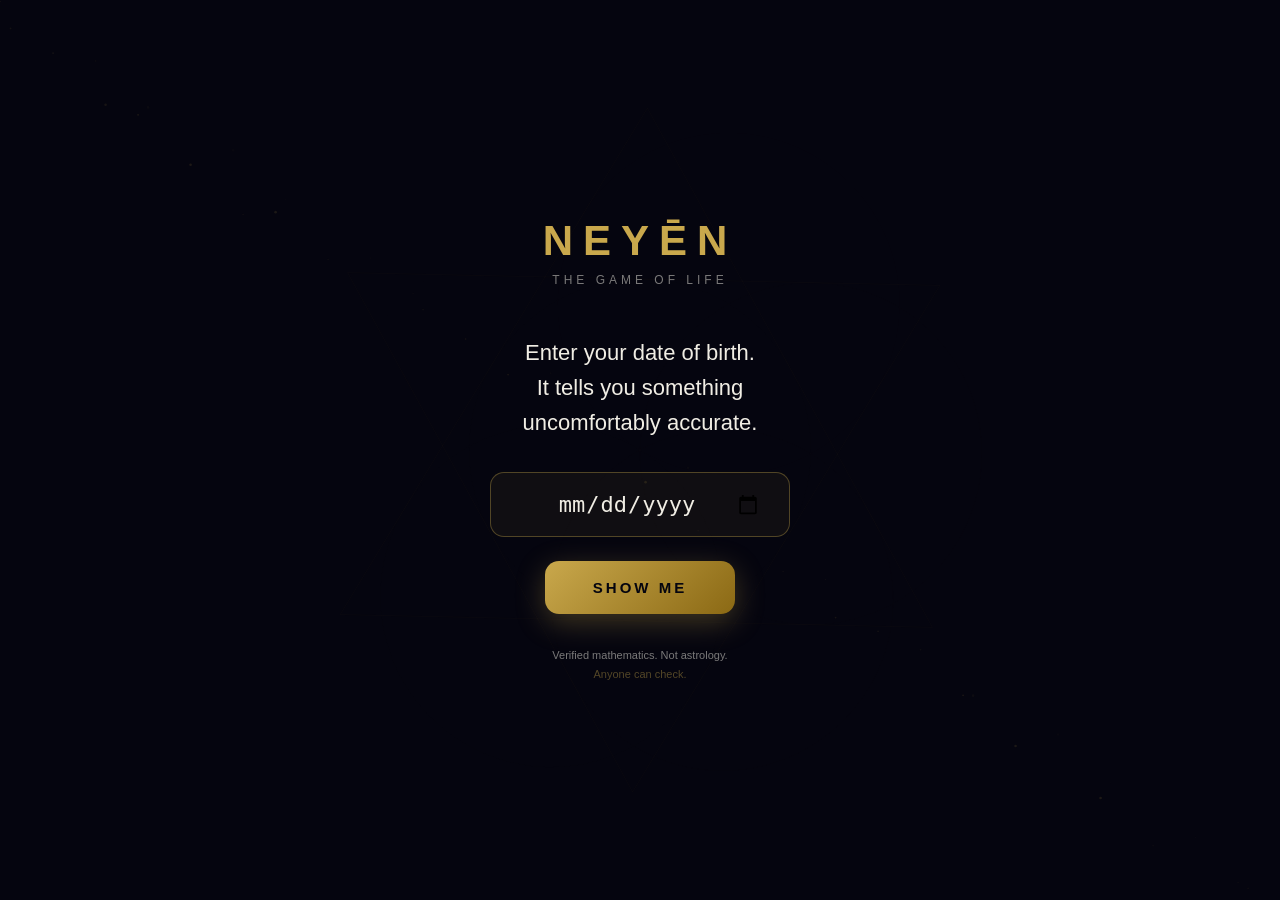
==== commit f012b207: "Version B: Mirror MVP - DOB direct entry, Sphinx moved to gate.html" ====
--- a/index.html
+++ b/index.html
@@ -1,818 +1,188 @@
 <!DOCTYPE html>
 <html lang="en">
 <head>
-  <meta charset="UTF-8">
-  <meta name="viewport" content="width=device-width, initial-scale=1.0, maximum-scale=1.0">
-  <title>NEYĒN — The Game of Life</title>
-  <style>
-    * { margin: 0; padding: 0; box-sizing: border-box; }
-
-    :root {
-      --gold: #C9A84C;
-      --gold-dim: rgba(201,168,76,0.3);
-      --gold-glow: rgba(201,168,76,0.15);
-      --bg: #05050f;
-      --white: #F0EDE4;
-      --dim: rgba(240,237,228,0.5);
-    }
-
-    body {
-      background: var(--bg);
-      color: var(--white);
-      font-family: -apple-system, 'Helvetica Neue', sans-serif;
-      min-height: 100vh;
-      overflow-x: hidden;
-    }
-
-    /* ── CANVAS BACKGROUND ── */
-    #canvas-bg {
-      position: fixed;
-      top: 0; left: 0;
-      width: 100%; height: 100%;
-      z-index: 0;
-      opacity: 0.6;
-    }
-
-    .screen {
-      position: relative;
-      z-index: 1;
-      min-height: 100vh;
-      display: flex;
-      flex-direction: column;
-      align-items: center;
-      justify-content: center;
-      padding: 40px 24px;
-    }
-
-    /* ── SCREEN 1: SPHINX ── */
-    #screen-sphinx { display: flex; }
-    #screen-input  { display: none; }
-    #screen-result { display: none; }
-
-    /* Sphinx SVG */
-    .sphinx-container {
-      width: 100%;
-      max-width: 340px;
-      margin-bottom: 40px;
-      animation: sphinxFloat 6s ease-in-out infinite;
-    }
-
-    @keyframes sphinxFloat {
-      0%, 100% { transform: translateY(0); }
-      50% { transform: translateY(-12px); }
-    }
-
-    .sphinx-title {
-      font-size: 13px;
-      letter-spacing: 6px;
-      color: rgba(201,168,76,0.6);
-      text-transform: uppercase;
-      text-align: center;
-      margin-bottom: 32px;
-    }
-
-    .riddle-box {
-      background: rgba(201,168,76,0.05);
-      border: 1px solid rgba(201,168,76,0.2);
-      border-radius: 16px;
-      padding: 28px 24px;
-      max-width: 420px;
-      width: 100%;
-      text-align: center;
-      margin-bottom: 32px;
-    }
-
-    .riddle-text {
-      font-size: 19px;
-      line-height: 1.7;
-      color: var(--white);
-      font-style: italic;
-      margin-bottom: 16px;
-    }
-
-    .riddle-answer {
-      font-size: 13px;
-      color: rgba(201,168,76,0.7);
-      letter-spacing: 2px;
-    }
-
-    .geo-row {
-      display: flex;
-      gap: 20px;
-      justify-content: center;
-      margin-bottom: 40px;
-      flex-wrap: wrap;
-    }
-
-    .geo-pill {
-      background: rgba(201,168,76,0.08);
-      border: 1px solid rgba(201,168,76,0.2);
-      border-radius: 20px;
-      padding: 8px 16px;
-      font-size: 13px;
-      color: var(--gold);
-      letter-spacing: 1px;
-    }
-
-    .geo-pill span {
-      font-weight: 700;
-      font-size: 16px;
-    }
-
-    .btn-primary {
-      background: linear-gradient(135deg, #C9A84C, #8B6914);
-      border: none;
-      border-radius: 14px;
-      color: #05050f;
-      font-size: 15px;
-      font-weight: 700;
-      letter-spacing: 3px;
-      padding: 18px 48px;
-      text-transform: uppercase;
-      cursor: pointer;
-      transition: all 0.3s;
-      box-shadow: 0 8px 30px rgba(201,168,76,0.3);
-    }
-
-    .btn-primary:hover, .btn-primary:active {
-      transform: translateY(-2px);
-      box-shadow: 0 12px 40px rgba(201,168,76,0.5);
-    }
-
-    /* ── SCREEN 2: INPUT ── */
-    .logo-small {
-      font-size: 32px;
-      font-weight: 900;
-      letter-spacing: 8px;
-      color: var(--gold);
-      margin-bottom: 8px;
-      text-align: center;
-    }
-
-    .tagline-small {
-      font-size: 11px;
-      letter-spacing: 3px;
-      color: var(--dim);
-      text-transform: uppercase;
-      text-align: center;
-      margin-bottom: 48px;
-    }
-
-    .pyramid-svg {
-      width: 160px;
-      height: 120px;
-      margin: 0 auto 40px;
-      display: block;
-      animation: pyramidPulse 4s ease-in-out infinite;
-    }
-
-    @keyframes pyramidPulse {
-      0%, 100% { filter: drop-shadow(0 0 8px rgba(201,168,76,0.4)); }
-      50% { filter: drop-shadow(0 0 24px rgba(201,168,76,0.8)); }
-    }
-
-    .input-label {
-      font-size: 11px;
-      letter-spacing: 3px;
-      color: var(--dim);
-      text-transform: uppercase;
-      text-align: center;
-      margin-bottom: 16px;
-    }
-
-    .date-input {
-      background: rgba(201,168,76,0.06);
-      border: 1px solid rgba(201,168,76,0.35);
-      border-radius: 14px;
-      color: var(--white);
-      font-size: 24px;
-      padding: 18px 28px;
-      text-align: center;
-      width: 100%;
-      max-width: 300px;
-      outline: none;
-      display: block;
-      margin: 0 auto 24px;
-      transition: all 0.3s;
-    }
-
-    .date-input:focus {
-      border-color: var(--gold);
-      box-shadow: 0 0 30px rgba(201,168,76,0.2);
-    }
-
-    /* ── SCREEN 3: RESULT ── */
-    .result-number {
-      font-size: 120px;
-      font-weight: 900;
-      color: var(--gold);
-      line-height: 1;
-      text-shadow: 0 0 80px rgba(201,168,76,0.6);
-      text-align: center;
-      animation: numberReveal 1s ease-out;
-    }
-
-    @keyframes numberReveal {
-      from { opacity: 0; transform: scale(0.5); }
-      to { opacity: 1; transform: scale(1); }
-    }
-
-    .result-hebrew {
-      font-size: 80px;
-      color: var(--white);
-      text-align: center;
-      margin: 8px 0;
-      animation: fadeUp 0.8s ease-out 0.3s both;
-    }
-
-    .result-name {
-      font-size: 26px;
-      font-weight: 300;
-      letter-spacing: 8px;
-      color: var(--gold);
-      text-transform: uppercase;
-      text-align: center;
-      animation: fadeUp 0.8s ease-out 0.5s both;
-    }
-
-    @keyframes fadeUp {
-      from { opacity: 0; transform: translateY(20px); }
-      to { opacity: 1; transform: translateY(0); }
-    }
-
-    .result-plane {
-      margin: 32px 0;
-      text-align: center;
-      animation: fadeUp 0.8s ease-out 0.7s both;
-    }
-
-    .plane-label {
-      font-size: 10px;
-      letter-spacing: 4px;
-      color: var(--dim);
-      text-transform: uppercase;
-      margin-bottom: 8px;
-    }
-
-    .plane-name {
-      font-size: 20px;
-      color: var(--gold);
-      font-weight: 600;
-    }
-
-    /* Geometry cards */
-    .geo-cards {
-      display: grid;
-      grid-template-columns: 1fr 1fr;
-      gap: 12px;
-      width: 100%;
-      max-width: 460px;
-      margin: 24px 0;
-      animation: fadeUp 0.8s ease-out 0.9s both;
-    }
-
-    .geo-card {
-      background: rgba(255,255,255,0.03);
-      border: 1px solid rgba(201,168,76,0.15);
-      border-radius: 14px;
-      padding: 18px 14px;
-      text-align: center;
-    }
-
-    .geo-card.full { grid-column: 1 / -1; }
-
-    .gc-label {
-      font-size: 9px;
-      letter-spacing: 3px;
-      color: var(--dim);
-      text-transform: uppercase;
-      margin-bottom: 6px;
-    }
-
-    .gc-value {
-      font-size: 20px;
-      color: var(--gold);
-      font-weight: 700;
-    }
-
-    .gc-sub {
-      font-size: 12px;
-      color: rgba(240,237,228,0.5);
-      margin-top: 4px;
-      line-height: 1.4;
-    }
-
-    /* Truth */
-    .truth {
-      background: rgba(201,168,76,0.05);
-      border-left: 3px solid var(--gold);
-      border-radius: 0 12px 12px 0;
-      padding: 20px 20px;
-      margin: 16px 0;
-      max-width: 460px;
-      width: 100%;
-      animation: fadeUp 0.8s ease-out 1.1s both;
-    }
-
-    .truth-label {
-      font-size: 9px;
-      letter-spacing: 3px;
-      color: rgba(201,168,76,0.6);
-      text-transform: uppercase;
-      margin-bottom: 8px;
-    }
-
-    .truth-text {
-      font-size: 15px;
-      line-height: 1.7;
-      color: rgba(240,237,228,0.85);
-    }
-
-    /* 22 wheel */
-    .wheel-wrap {
-      width: 100%;
-      max-width: 460px;
-      margin: 24px 0;
-      animation: fadeUp 0.8s ease-out 1.3s both;
-    }
-
-    .wheel-label {
-      font-size: 10px;
-      letter-spacing: 3px;
-      color: var(--dim);
-      text-transform: uppercase;
-      text-align: center;
-      margin-bottom: 14px;
-    }
-
-    .wheel-grid {
-      display: grid;
-      grid-template-columns: repeat(11, 1fr);
-      gap: 5px;
-    }
-
-    .wc {
-      aspect-ratio: 1;
-      background: rgba(255,255,255,0.02);
-      border: 1px solid rgba(201,168,76,0.1);
-      border-radius: 8px;
-      display: flex;
-      flex-direction: column;
-      align-items: center;
-      justify-content: center;
-      cursor: pointer;
-      transition: all 0.2s;
-    }
-
-    .wc:hover { background: rgba(201,168,76,0.1); border-color: rgba(201,168,76,0.4); }
-    .wc.active { background: rgba(201,168,76,0.2); border-color: var(--gold); box-shadow: 0 0 16px rgba(201,168,76,0.3); }
-
-    .wc-heb { font-size: 14px; color: rgba(240,237,228,0.8); }
-    .wc.active .wc-heb { color: var(--gold); }
-    .wc-n { font-size: 7px; color: rgba(240,237,228,0.3); margin-top: 1px; }
-    .wc.active .wc-n { color: rgba(201,168,76,0.7); }
-
-    /* Tooltip */
-    #tt {
-      display: none;
-      background: rgba(5,5,15,0.97);
-      border: 1px solid rgba(201,168,76,0.4);
-      border-radius: 12px;
-      padding: 16px;
-      margin-top: 10px;
-      text-align: center;
-      max-width: 460px;
-      width: 100%;
-    }
-    #tt .t-heb { font-size: 40px; color: var(--white); }
-    #tt .t-name { font-size: 16px; color: var(--gold); margin: 4px 0; letter-spacing: 2px; }
-    #tt .t-info { font-size: 12px; color: rgba(240,237,228,0.6); line-height: 1.6; }
-
-    /* Foundation strip */
-    .found-strip {
-      display: flex;
-      gap: 12px;
-      justify-content: center;
-      flex-wrap: wrap;
-      padding: 32px 0 16px;
-      max-width: 460px;
-      width: 100%;
-      animation: fadeUp 0.8s ease-out 1.5s both;
-    }
-
-    .found-pill {
-      text-align: center;
-      background: rgba(255,255,255,0.02);
-      border: 1px solid rgba(201,168,76,0.1);
-      border-radius: 10px;
-      padding: 10px 14px;
-    }
-
-    .fp-n { font-size: 22px; font-weight: 700; color: var(--gold); }
-    .fp-l { font-size: 9px; color: var(--dim); letter-spacing: 1px; margin-top: 2px; }
-
-    .btn-again {
-      background: transparent;
-      border: 1px solid rgba(201,168,76,0.4);
-      border-radius: 12px;
-      color: var(--gold);
-      font-size: 13px;
-      letter-spacing: 2px;
-      padding: 14px 32px;
-      cursor: pointer;
-      margin-top: 24px;
-      transition: all 0.3s;
-    }
-    .btn-again:hover { background: rgba(201,168,76,0.1); }
-
-    /* footer */
-    .foot {
-      text-align: center;
-      padding: 20px;
-      font-size: 10px;
-      color: rgba(240,237,228,0.2);
-      letter-spacing: 2px;
-    }
-
-    @media (max-width: 400px) {
-      .result-number { font-size: 88px; }
-      .result-hebrew { font-size: 60px; }
-      .wheel-grid { grid-template-columns: repeat(8, 1fr); }
-      .geo-cards { grid-template-columns: 1fr; }
-    }
-  </style>
+<meta charset="UTF-8">
+<meta name="viewport" content="width=device-width, initial-scale=1.0, maximum-scale=1.0">
+<title>NEYEN — The Game of Life</title>
+<style>
+* { margin: 0; padding: 0; box-sizing: border-box; }
+:root {
+  --gold: #C9A84C;
+  --gold-dim: rgba(201,168,76,0.3);
+  --gold-glow: rgba(201,168,76,0.15);
+  --bg: #05050f;
+  --white: #F0EDE4;
+  --dim: rgba(240,237,228,0.5);
+}
+body {
+  background: var(--bg);
+  color: var(--white);
+  font-family: -apple-system, 'Helvetica Neue', sans-serif;
+  min-height: 100vh;
+  overflow-x: hidden;
+}
+#canvas-bg {
+  position: fixed;
+  top: 0; left: 0;
+  width: 100%; height: 100%;
+  z-index: 0;
+  opacity: 0.5;
+}
+.screen {
+  position: relative;
+  z-index: 1;
+  min-height: 100vh;
+  display: flex;
+  flex-direction: column;
+  align-items: center;
+  justify-content: center;
+  padding: 40px 24px;
+}
+#screen-input { display: flex; }
+#screen-result { display: none; }
+.logo { font-size: 42px; font-weight: 900; letter-spacing: 10px; color: var(--gold); text-align: center; margin-bottom: 8px; }
+.tagline { font-size: 12px; letter-spacing: 4px; color: var(--dim); text-transform: uppercase; text-align: center; margin-bottom: 48px; }
+.prompt { font-size: 22px; color: var(--white); text-align: center; margin-bottom: 32px; font-weight: 300; line-height: 1.6; }
+.date-input {
+  background: rgba(201,168,76,0.06);
+  border: 1px solid rgba(201,168,76,0.35);
+  border-radius: 14px;
+  color: var(--white);
+  font-size: 22px;
+  padding: 18px 28px;
+  text-align: center;
+  width: 100%;
+  max-width: 300px;
+  outline: none;
+  display: block;
+  margin: 0 auto 24px;
+  transition: all 0.3s;
+}
+.date-input:focus { border-color: var(--gold); box-shadow: 0 0 30px rgba(201,168,76,0.2); }
+.btn-primary {
+  background: linear-gradient(135deg, #C9A84C, #8B6914);
+  border: none;
+  border-radius: 14px;
+  color: #05050f;
+  font-size: 15px;
+  font-weight: 700;
+  letter-spacing: 3px;
+  padding: 18px 48px;
+  text-transform: uppercase;
+  cursor: pointer;
+  transition: all 0.3s;
+  box-shadow: 0 8px 30px rgba(201,168,76,0.3);
+}
+.btn-primary:hover { transform: translateY(-2px); box-shadow: 0 12px 40px rgba(201,168,76,0.5); }
+.result-number { font-size: 120px; font-weight: 900; color: var(--gold); line-height: 1; text-shadow: 0 0 80px rgba(201,168,76,0.6); text-align: center; animation: numberReveal 1s ease-out; }
+@keyframes numberReveal { from { opacity: 0; transform: scale(0.5); } to { opacity: 1; transform: scale(1); } }
+.result-hebrew { font-size: 80px; color: var(--white); text-align: center; margin: 8px 0; animation: fadeUp 0.8s ease-out 0.3s both; }
+.result-name { font-size: 26px; font-weight: 300; letter-spacing: 8px; color: var(--gold); text-transform: uppercase; text-align: center; animation: fadeUp 0.8s ease-out 0.5s both; }
+@keyframes fadeUp { from { opacity: 0; transform: translateY(20px); } to { opacity: 1; transform: translateY(0); } }
+.result-plane { margin: 32px 0; text-align: center; animation: fadeUp 0.8s ease-out 0.7s both; }
+.plane-label { font-size: 10px; letter-spacing: 4px; color: var(--dim); text-transform: uppercase; margin-bottom: 8px; }
+.plane-name { font-size: 20px; color: var(--gold); font-weight: 600; }
+.geo-cards { display: grid; grid-template-columns: 1fr 1fr; gap: 12px; width: 100%; max-width: 460px; margin: 24px 0; animation: fadeUp 0.8s ease-out 0.9s both; }
+.geo-card { background: rgba(255,255,255,0.03); border: 1px solid rgba(201,168,76,0.15); border-radius: 14px; padding: 18px 14px; text-align: center; }
+.geo-card.full { grid-column: 1 / -1; }
+.gc-label { font-size: 9px; letter-spacing: 3px; color: var(--dim); text-transform: uppercase; margin-bottom: 6px; }
+.gc-value { font-size: 20px; color: var(--gold); font-weight: 700; }
+.gc-sub { font-size: 12px; color: rgba(240,237,228,0.5); margin-top: 4px; line-height: 1.4; }
+.truth { background: rgba(201,168,76,0.05); border-left: 3px solid var(--gold); border-radius: 0 12px 12px 0; padding: 20px; margin: 16px 0; max-width: 460px; width: 100%; animation: fadeUp 0.8s ease-out 1.1s both; }
+.truth-label { font-size: 9px; letter-spacing: 3px; color: rgba(201,168,76,0.6); text-transform: uppercase; margin-bottom: 8px; }
+.truth-text { font-size: 15px; line-height: 1.7; color: rgba(240,237,228,0.85); }
+.btn-again { background: transparent; border: 1px solid rgba(201,168,76,0.4); border-radius: 12px; color: var(--gold); font-size: 13px; letter-spacing: 2px; padding: 14px 32px; cursor: pointer; margin-top: 24px; transition: all 0.3s; }
+.btn-again:hover { background: rgba(201,168,76,0.1); }
+.btn-gate { background: transparent; border: 1px solid rgba(201,168,76,0.2); border-radius: 12px; color: rgba(201,168,76,0.6); font-size: 11px; letter-spacing: 2px; padding: 12px 24px; cursor: pointer; margin-top: 12px; transition: all 0.3s; text-decoration: none; display: inline-block; }
+.btn-gate:hover { background: rgba(201,168,76,0.08); color: var(--gold); }
+.foot { text-align: center; padding: 20px; font-size: 10px; color: rgba(240,237,228,0.2); letter-spacing: 2px; }
+@media (max-width: 400px) { .result-number { font-size: 88px; } .result-hebrew { font-size: 60px; } .geo-cards { grid-template-columns: 1fr; } }
+</style>
 </head>
 <body>
-
-<!-- ANIMATED GEOMETRY BACKGROUND -->
 <canvas id="canvas-bg"></canvas>
-
-<!-- ══ SCREEN 1: SPHINX ══ -->
-<div class="screen" id="screen-sphinx">
-
-  <div class="sphinx-title">The Gate</div>
-
-  <!-- Sphinx SVG -->
-  <div class="sphinx-container">
-    <svg viewBox="0 0 340 220" xmlns="http://www.w3.org/2000/svg">
-      <defs>
-        <radialGradient id="sphinxGlow" cx="50%" cy="60%" r="50%">
-          <stop offset="0%" stop-color="#C9A84C" stop-opacity="0.3"/>
-          <stop offset="100%" stop-color="#C9A84C" stop-opacity="0"/>
-        </radialGradient>
-        <linearGradient id="bodyGrad" x1="0%" y1="0%" x2="0%" y2="100%">
-          <stop offset="0%" stop-color="#C9A84C" stop-opacity="0.8"/>
-          <stop offset="100%" stop-color="#8B6914" stop-opacity="0.4"/>
-        </linearGradient>
-        <linearGradient id="goldLine" x1="0%" y1="0%" x2="100%" y2="0%">
-          <stop offset="0%" stop-color="#C9A84C" stop-opacity="0"/>
-          <stop offset="50%" stop-color="#C9A84C" stop-opacity="1"/>
-          <stop offset="100%" stop-color="#C9A84C" stop-opacity="0"/>
-        </linearGradient>
-      </defs>
-      <!-- Glow -->
-      <ellipse cx="170" cy="180" rx="130" ry="40" fill="url(#sphinxGlow)"/>
-      <!-- Body -->
-      <path d="M60 180 L60 140 L90 120 L250 120 L280 140 L280 180 Z" fill="url(#bodyGrad)" stroke="#C9A84C" stroke-width="1" stroke-opacity="0.5"/>
-      <!-- Front paws -->
-      <rect x="70" y="165" width="40" height="20" rx="6" fill="#8B6914" stroke="#C9A84C" stroke-width="0.5" stroke-opacity="0.6"/>
-      <rect x="230" y="165" width="40" height="20" rx="6" fill="#8B6914" stroke="#C9A84C" stroke-width="0.5" stroke-opacity="0.6"/>
-      <!-- Neck -->
-      <rect x="148" y="90" width="44" height="35" rx="4" fill="#C9A84C" fill-opacity="0.5" stroke="#C9A84C" stroke-width="1"/>
-      <!-- Head -->
-      <ellipse cx="170" cy="72" rx="38" ry="34" fill="#C9A84C" fill-opacity="0.6" stroke="#C9A84C" stroke-width="1.5"/>
-      <!-- Headdress -->
-      <path d="M138 60 L132 20 L142 58" fill="#C9A84C" fill-opacity="0.8" stroke="#C9A84C" stroke-width="1"/>
-      <path d="M202 60 L208 20 L198 58" fill="#C9A84C" fill-opacity="0.8" stroke="#C9A84C" stroke-width="1"/>
-      <rect x="132" y="16" width="76" height="10" rx="3" fill="#C9A84C" fill-opacity="0.9"/>
-      <!-- Face -->
-      <ellipse cx="158" cy="68" rx="6" ry="5" fill="#05050f" stroke="#C9A84C" stroke-width="1"/>
-      <ellipse cx="182" cy="68" rx="6" ry="5" fill="#05050f" stroke="#C9A84C" stroke-width="1"/>
-      <ellipse cx="160" cy="68" rx="2" ry="2" fill="#C9A84C"/>
-      <ellipse cx="184" cy="68" rx="2" ry="2" fill="#C9A84C"/>
-      <path d="M158 82 Q170 90 182 82" stroke="#C9A84C" stroke-width="1.5" fill="none"/>
-      <!-- Nemes lines -->
-      <line x1="138" y1="55" x2="132" y2="80" stroke="#C9A84C" stroke-width="0.8" stroke-opacity="0.6"/>
-      <line x1="202" y1="55" x2="208" y2="80" stroke="#C9A84C" stroke-width="0.8" stroke-opacity="0.6"/>
-      <!-- Star of David on chest -->
-      <g transform="translate(170,148)" opacity="0.8">
-        <polygon points="0,-12 10.4,6 -10.4,6" fill="none" stroke="#C9A84C" stroke-width="1.2"/>
-        <polygon points="0,12 10.4,-6 -10.4,-6" fill="none" stroke="#C9A84C" stroke-width="1.2"/>
-      </g>
-      <!-- Ground line -->
-      <line x1="40" y1="185" x2="300" y2="185" stroke="url(#goldLine)" stroke-width="1"/>
-      <!-- Pyramids in background -->
-      <polygon points="20,183 50,130 80,183" fill="none" stroke="#C9A84C" stroke-width="0.8" stroke-opacity="0.3"/>
-      <polygon points="260,183 295,118 330,183" fill="none" stroke="#C9A84C" stroke-width="0.8" stroke-opacity="0.3"/>
-      <!-- Stars -->
-      <circle cx="30" cy="25" r="1.5" fill="#C9A84C" opacity="0.7"/>
-      <circle cx="80" cy="10" r="1" fill="#C9A84C" opacity="0.5"/>
-      <circle cx="260" cy="15" r="1.5" fill="#C9A84C" opacity="0.6"/>
-      <circle cx="310" cy="30" r="1" fill="#C9A84C" opacity="0.4"/>
-      <circle cx="170" cy="5" r="2" fill="#C9A84C" opacity="0.8"/>
-    </svg>
-  </div>
-
-  <div class="riddle-box">
-    <div class="riddle-text">
-      "What walks on four legs in the morning,<br>
-      two at noon,<br>
-      and three in the evening?"
-    </div>
-    <div class="riddle-answer">4 + 2 + 3 = 9 · The number of man</div>
-  </div>
-
-  <div class="geo-row">
-    <div class="geo-pill"><span>86</span> God · Nature</div>
-    <div class="geo-pill"><span>73</span> Wisdom</div>
-    <div class="geo-pill"><span>13</span> One</div>
-    <div class="geo-pill"><span>22</span> Letters · Paths</div>
-  </div>
-
-  <button class="btn-primary" onclick="goToInput()">Enter the Gate</button>
-
-  <div class="foot">neyen.thespiralwithin.ai · Open · Free · Verifiable</div>
+<div class="screen" id="screen-input">
+  <div class="logo">NEYĒN</div>
+  <div class="tagline">The Game of Life</div>
+  <div class="prompt">Enter your date of birth.<br>It tells you something<br>uncomfortably accurate.</div>
+  <input type="date" class="date-input" id="birthdate" max="2010-01-01">
+  <button class="btn-primary" onclick="calculate()">Show me</button>
+  <div style="margin-top:32px; text-align:center; font-size:11px; color:var(--dim); max-width:280px; line-height:1.7;">Verified mathematics. Not astrology.<br><span style="color:rgba(201,168,76,0.4);">Anyone can check.</span></div>
 </div>
 
-<!-- ══ SCREEN 2: INPUT ══ -->
-<div class="screen" id="screen-input">
-  <div class="logo-small">NEYĒN</div>
-  <div class="tagline-small">The Game of Life</div>
-
-  <!-- Pyramid SVG -->
-  <svg class="pyramid-svg" viewBox="0 0 160 120" xmlns="http://www.w3.org/2000/svg">
-    <defs>
-      <linearGradient id="pyGrad" x1="0%" y1="0%" x2="100%" y2="100%">
-        <stop offset="0%" stop-color="#C9A84C" stop-opacity="0.9"/>
-        <stop offset="100%" stop-color="#8B6914" stop-opacity="0.4"/>
-      </linearGradient>
-    </defs>
-    <!-- Pyramid -->
-    <polygon points="80,8 155,108 5,108" fill="none" stroke="#C9A84C" stroke-width="1.5"/>
-    <line x1="80" y1="8" x2="80" y2="108" stroke="#C9A84C" stroke-width="0.8" stroke-opacity="0.4"/>
-    <line x1="80" y1="8" x2="30" y2="78" stroke="#C9A84C" stroke-width="0.8" stroke-opacity="0.3"/>
-    <line x1="80" y1="8" x2="130" y2="78" stroke="#C9A84C" stroke-width="0.8" stroke-opacity="0.3"/>
-    <!-- Eye -->
-    <ellipse cx="80" cy="42" rx="10" ry="7" fill="none" stroke="#C9A84C" stroke-width="1.2"/>
-    <circle cx="80" cy="42" r="3" fill="#C9A84C"/>
-    <!-- Glow rays -->
-    <line x1="80" y1="30" x2="80" y2="15" stroke="#C9A84C" stroke-width="0.8" stroke-opacity="0.5"/>
-    <line x1="91" y1="34" x2="100" y2="22" stroke="#C9A84C" stroke-width="0.8" stroke-opacity="0.4"/>
-    <line x1="69" y1="34" x2="60" y2="22" stroke="#C9A84C" stroke-width="0.8" stroke-opacity="0.4"/>
-    <!-- Base measure -->
-    <text x="80" y="118" fill="#C9A84C" font-size="8" text-anchor="middle" opacity="0.6" font-family="Arial">Joseph 110 · Jacob 147 · Moses 120</text>
-  </svg>
-
-  <div class="input-label">Your Date of Birth</div>
-  <input type="date" class="date-input" id="birthdate" max="2010-01-01">
-  <button class="btn-primary" onclick="calculate()" style="margin-top:8px;">Reveal My Number</button>
-
-  <div style="margin-top: 32px; text-align:center; font-size:12px; color:var(--dim); max-width:300px; line-height:1.7;">
-    The universe has been calculating this since before you were born.<br>
-    <span style="color:rgba(201,168,76,0.5);">Verified mathematics. Anyone can check.</span>
-  </div>
-</div>
-
-<!-- ══ SCREEN 3: RESULT ══ -->
-<div class="screen" id="screen-result" style="padding-top: 60px; padding-bottom: 60px;">
-
+<div class="screen" id="screen-result" style="padding-top:60px; padding-bottom:60px;">
   <div class="result-number" id="rNum"></div>
   <div class="result-hebrew" id="rHeb"></div>
   <div class="result-name" id="rName"></div>
-
-  <div class="result-plane">
-    <div class="plane-label">Your Plane of Being</div>
-    <div class="plane-name" id="rPlane"></div>
+  <div class="result-plane"><div class="plane-label">Your Plane of Being</div><div class="plane-name" id="rPlane"></div></div>
+  <div class="geo-cards">
+    <div class="geo-card"><div class="gc-label">Geometric Value</div><div class="gc-value" id="rGeo"></div><div class="gc-sub" id="rGeoDesc"></div></div>
+    <div class="geo-card"><div class="gc-label">Generation</div><div class="gc-value" id="rGen"></div><div class="gc-sub" id="rGenName"></div></div>
+    <div class="geo-card"><div class="gc-label">Sefirah</div><div class="gc-value" id="rSef"></div><div class="gc-sub" id="rSefDesc"></div></div>
+    <div class="geo-card"><div class="gc-label">Element</div><div class="gc-value" id="rElem"></div><div class="gc-sub" id="rElemDesc"></div></div>
+    <div class="geo-card full"><div class="gc-label">Your Calculation</div><div class="gc-value" id="rCalc" style="font-size:13px; font-family:monospace;"></div></div>
   </div>
-
-  <div class="geo-cards">
-    <div class="geo-card">
-      <div class="gc-label">Geometric Value</div>
-      <div class="gc-value" id="rGeo"></div>
-      <div class="gc-sub" id="rGeoDesc"></div>
-    </div>
-    <div class="geo-card">
-      <div class="gc-label">Generation</div>
-      <div class="gc-value" id="rGen"></div>
-      <div class="gc-sub" id="rGenName"></div>
-    </div>
-    <div class="geo-card">
-      <div class="gc-label">Sefirah</div>
-      <div class="gc-value" id="rSef"></div>
-      <div class="gc-sub" id="rSefDesc"></div>
-    </div>
-    <div class="geo-card">
-      <div class="gc-label">Element</div>
-      <div class="gc-value" id="rElem"></div>
-      <div class="gc-sub" id="rElemDesc"></div>
-    </div>
-    <div class="geo-card full">
-      <div class="gc-label">Your Calculation</div>
-      <div class="gc-value" id="rCalc" style="font-size:13px; font-family:monospace;"></div>
-    </div>
-  </div>
-
   <div class="truth" id="rTruth"></div>
-
-  <!-- 22 Wheel -->
-  <div class="wheel-wrap">
-    <div class="wheel-label">The 22 Paths — Tap to Explore</div>
-    <div class="wheel-grid" id="wheelGrid"></div>
-    <div id="tt">
-      <div class="t-heb" id="tt-heb"></div>
-      <div class="t-name" id="tt-name"></div>
-      <div class="t-info" id="tt-info"></div>
-    </div>
-  </div>
-
-  <!-- Foundation -->
-  <div class="found-strip">
-    <div class="found-pill"><div class="fp-n">55</div><div class="fp-l">Everything</div></div>
-    <div class="found-pill"><div class="fp-n">111</div><div class="fp-l">Alef=One=Thousand</div></div>
-    <div class="found-pill"><div class="fp-n">385</div><div class="fp-l">Shekhinah</div></div>
-    <div class="found-pill"><div class="fp-n">364</div><div class="fp-l">Year=Jacob×2</div></div>
-    <div class="found-pill"><div class="fp-n">π=22÷7</div><div class="fp-l">142857...</div></div>
-  </div>
-
   <button class="btn-again" onclick="goBack()">← Another Date</button>
-
-  <div class="foot" style="margin-top:24px;">NEYĒN · The Spiral Within SLU · EU TM 019288972 · Open · Free</div>
+  <a href="gate.html" class="btn-gate">Enter the Sphinx Gate →</a>
+  <div class="foot" style="margin-top:24px;">NEYĒN · The Spiral Within SLU · EU TM 019288972 · Open · Free</div>
 </div>
-
 <script>
-// ── ANIMATED GEOMETRY BACKGROUND ──
-const canvas = document.getElementById('canvas-bg');
-const ctx = canvas.getContext('2d');
-let W, H, t = 0;
-
-function resize() {
-  W = canvas.width = window.innerWidth;
-  H = canvas.height = window.innerHeight;
+const L = [
+{n:1,heb:"\u05D0",name:"Alef",geo:111,geoD:"Triangle 100/50",gen:1,genN:"Adam",sef:"Keter",sefD:"The Crown",elem:"Air",elemD:"Mother letter",plane:"The Source",truth:"1 = 10 = 100 = 1000. Alef leads every decimal. Everything returns to one place. 1+2+3...+10 = 55 = Everything in Hebrew."},
+{n:2,heb:"\u05D1",name:"Bet",geo:222,geoD:"Second column",gen:2,genN:"Seth",sef:"Jokhmah",sefD:"Wisdom 73",elem:"Saturn",elemD:"Double letter",plane:"The Builder",truth:"222 = Blessing. The Bible opens with Bet. 7 Blessings = 372 + 628 = 1000."},
+{n:3,heb:"\u05D2",name:"Gimel",geo:333,geoD:"Snow inner octahedron",gen:3,genN:"Enosh",sef:"Binah",sefD:"Intelligence 67",elem:"Jupiter",elemD:"Double letter",plane:"The Wave",truth:"333 = Snow. Inside the 3D Star of David the hidden octahedron reaches height 333."},
+{n:4,heb:"\u05D3",name:"Dalet",geo:444,geoD:"Image 13x444=5772",gen:4,genN:"Kenan",sef:"Hesed",sefD:"Kindness 72",elem:"Mars",elemD:"Double letter",plane:"The Gate",truth:"444 = Image (Demut). 13 x 444 = 5772 years. One x Image = completion."},
+{n:5,heb:"\u05D4",name:"He",geo:5,geoD:"The breath",gen:5,genN:"Mahalalel",sef:"Gevurah",sefD:"Strength 216",elem:"Aries",elemD:"Simple letter",plane:"The Breath",truth:"He = the first letter of HaShem. 216 = 6 cubed. The Name: Yod-He-Vav-He = 26."},
+{n:6,heb:"\u05D5",name:"Vav",geo:6,geoD:"The hook heaven/earth",gen:6,genN:"Jared",sef:"Tiferet",sefD:"Beauty Centre",elem:"Taurus",elemD:"Simple",plane:"The Bridge",truth:"Vav = 6 = the central Sefirah. 6 directions of space. 6 days of creation."},
+{n:7,heb:"\u05D6",name:"Zayin",geo:7,geoD:"Sanctity of 7",gen:7,genN:"Enoch",sef:"Netzah",sefD:"Eternity",elem:"Gemini",elemD:"Simple",plane:"The Calendar",truth:"Generation 7 = Enoch. Lived 365 years = days of the sun. 7 x 13 = 91 days per season."},
+{n:8,heb:"\u05D7",name:"Het",geo:8,geoD:"Life Hai=18",gen:8,genN:"Methuselah",sef:"Hod",sefD:"Splendour",elem:"Cancer",elemD:"Simple",plane:"The Living",truth:"Het = Life (Hai = 8+10 = 18). Methuselah lived 969 years. 8 = infinity upright."},
+{n:9,heb:"\u05D8",name:"Tet",geo:81,geoD:"9x9 Throne",gen:9,genN:"Lamech",sef:"Yesod",sefD:"Foundation 80",elem:"Leo",elemD:"Simple",plane:"The Foundation",truth:"Tet = 9. Chair = 81 = 9x9. The throne is a geometric fact. Foundation of all."}
+];
+function dr(n){while(n>9)n=String(n).split('').reduce((a,b)=>a+parseInt(b),0);return n;}
+function goBack(){document.getElementById('screen-result').style.display='none';document.getElementById('screen-input').style.display='flex';}
+function calculate(){
+  const v=document.getElementById('birthdate').value;
+  if(!v){alert('Enter your date of birth');return;}
+  const[y,m,d]=v.split('-').map(Number);
+  const yD=String(y).split('').reduce((a,b)=>a+parseInt(b),0);
+  const raw=d+m+yD;
+  const root=dr(raw);
+  const l=L[root-1];
+  document.getElementById('rNum').textContent=root;
+  document.getElementById('rHeb').textContent=l.heb;
+  document.getElementById('rName').textContent=l.name;
+  document.getElementById('rPlane').textContent=l.plane;
+  document.getElementById('rGeo').textContent=l.geo;
+  document.getElementById('rGeoDesc').textContent=l.geoD;
+  document.getElementById('rGen').textContent='Gen '+l.gen;
+  document.getElementById('rGenName').textContent=l.genN;
+  document.getElementById('rSef').textContent=l.sef;
+  document.getElementById('rSefDesc').textContent=l.sefD;
+  document.getElementById('rElem').textContent=l.elem;
+  document.getElementById('rElemDesc').textContent=l.elemD;
+  document.getElementById('rCalc').textContent=d+' + '+m+' + '+y+'(->'+yD+') = '+raw+' -> '+root;
+  document.getElementById('rTruth').innerHTML='<div class="truth-label">Mathematical Truth</div><div class="truth-text">'+l.truth+'</div>';
+  document.getElementById('screen-input').style.display='none';
+  document.getElementById('screen-result').style.display='flex';
+  window.scrollTo(0,0);
 }
-resize();
-window.addEventListener('resize', resize);
-
-function drawGeo() {
-  ctx.clearRect(0, 0, W, H);
-  t += 0.003;
-
-  const cx = W/2, cy = H/2;
-  const r = Math.min(W, H) * 0.38;
-
-  // Rotating Star of David
-  ctx.save();
-  ctx.translate(cx, cy);
-  ctx.rotate(t * 0.3);
-
-  for (let i = 0; i < 2; i++) {
-    ctx.beginPath();
-    for (let j = 0; j < 3; j++) {
-      const angle = (j * 120 + i * 60) * Math.PI / 180;
-      const x = r * Math.cos(angle - Math.PI/2);
-      const y = r * Math.sin(angle - Math.PI/2);
-      j === 0 ? ctx.moveTo(x, y) : ctx.lineTo(x, y);
-    }
-    ctx.closePath();
-    ctx.strokeStyle = `rgba(201,168,76,${0.08 + Math.sin(t) * 0.03})`;
-    ctx.lineWidth = 0.8;
-    ctx.stroke();
-  }
-
-  // Inner circles (7 circles geometry)
-  for (let i = 0; i < 7; i++) {
-    const angle = i === 0 ? 0 : (i - 1) * 60 * Math.PI / 180;
-    const ox = i === 0 ? 0 : r * 0.5 * Math.cos(angle);
-    const oy = i === 0 ? 0 : r * 0.5 * Math.sin(angle);
-    ctx.beginPath();
-    ctx.arc(ox, oy, r * 0.5, 0, Math.PI * 2);
-    ctx.strokeStyle = `rgba(201,168,76,${0.04 + Math.sin(t + i) * 0.02})`;
-    ctx.lineWidth = 0.5;
-    ctx.stroke();
-  }
-
+const canvas=document.getElementById('canvas-bg');
+const ctx=canvas.getContext('2d');
+let W,H,t=0;
+function resize(){W=canvas.width=window.innerWidth;H=canvas.height=window.innerHeight;}
+resize();window.addEventListener('resize',resize);
+function drawGeo(){
+  ctx.clearRect(0,0,W,H);t+=0.003;
+  const cx=W/2,cy=H/2,r=Math.min(W,H)*0.38;
+  ctx.save();ctx.translate(cx,cy);ctx.rotate(t*0.3);
+  for(let i=0;i<2;i++){ctx.beginPath();for(let j=0;j<3;j++){const a=(j*120+i*60)*Math.PI/180;const x=r*Math.cos(a-Math.PI/2);const y=r*Math.sin(a-Math.PI/2);j===0?ctx.moveTo(x,y):ctx.lineTo(x,y);}ctx.closePath();ctx.strokeStyle='rgba(201,168,76,'+(0.06+Math.sin(t)*0.02)+')';ctx.lineWidth=0.8;ctx.stroke();}
+  for(let i=0;i<7;i++){const a=i===0?0:(i-1)*60*Math.PI/180;const ox=i===0?0:r*0.5*Math.cos(a);const oy=i===0?0:r*0.5*Math.sin(a);ctx.beginPath();ctx.arc(ox,oy,r*0.5,0,Math.PI*2);ctx.strokeStyle='rgba(201,168,76,'+(0.03+Math.sin(t+i)*0.015)+')';ctx.lineWidth=0.5;ctx.stroke();}
   ctx.restore();
-
-  // Floating particles (stars)
-  for (let i = 0; i < 60; i++) {
-    const x = ((i * 137.5 + t * 8) % W);
-    const y = ((i * 97.3 + Math.sin(t + i) * 20) % H);
-    const size = 0.5 + (i % 3) * 0.5;
-    const alpha = 0.2 + Math.sin(t * 2 + i) * 0.15;
-    ctx.beginPath();
-    ctx.arc(x, y, size, 0, Math.PI * 2);
-    ctx.fillStyle = `rgba(201,168,76,${alpha})`;
-    ctx.fill();
-  }
-
+  for(let i=0;i<40;i++){const x=((i*137.5+t*8)%W);const y=((i*97.3+Math.sin(t+i)*20)%H);ctx.beginPath();ctx.arc(x,y,0.5+(i%3)*0.4,0,Math.PI*2);ctx.fillStyle='rgba(201,168,76,'+(0.15+Math.sin(t*2+i)*0.1)+')';ctx.fill();}
   requestAnimationFrame(drawGeo);
 }
 drawGeo();
-
-// ── LETTER DATA ──
-const L = [
-  {n:1, heb:"א", name:"Alef", geo:111, geoD:"Triangle 100/50", gen:1, genN:"Adam", sef:"Keter", sefD:"The Crown", elem:"Air", elemD:"Mother letter", plane:"The Source", truth:"1 = 10 = 100 = 1000. Alef leads every decimal. Everything returns to one place. 1+2+3...+10 = 55 = Everything in Hebrew."},
-  {n:2, heb:"ב", name:"Bet", geo:222, geoD:"Second column — Blessing", gen:2, genN:"Seth", sef:"Jokhmah", sefD:"Wisdom · 73", elem:"Saturn", elemD:"Double letter", plane:"The Builder", truth:"222 = Blessing. The Bible opens with Bet — Bereshit. 7 Blessings = 372 + 628 = 1000."},
-  {n:3, heb:"ג", name:"Gimel", geo:333, geoD:"Snow — inner octahedron", gen:3, genN:"Enosh", sef:"Binah", sefD:"Intelligence · 67", elem:"Jupiter", elemD:"Double letter", plane:"The Wave", truth:"333 = Snow. Inside the 3D Star of David the hidden octahedron reaches height 333. Water. The Philosopher's Stone."},
-  {n:4, heb:"ד", name:"Dalet", geo:444, geoD:"Image — 13×444=5772", gen:4, genN:"Kenan", sef:"Hesed", sefD:"Kindness · 72", elem:"Mars", elemD:"Double letter — Gate", plane:"The Gate", truth:"444 = Image (Demut). 13 × 444 = 5772 years. One × Image = completion. You were designed to open what was closed."},
-  {n:5, heb:"ה", name:"He", geo:5, geoD:"The breath — the Name begins", gen:5, genN:"Mahalalel", sef:"Gevurah", sefD:"Strength · 216", elem:"Aries", elemD:"Simple letter", plane:"The Breath", truth:"He = the first letter of HaShem. 216 = Gevurah = 6³. The Name: Yod-He-Vav-He = 10+5+6+5 = 26 = Jehovah."},
-  {n:6, heb:"ו", name:"Vav", geo:6, geoD:"The hook — heaven/earth", gen:6, genN:"Jared", sef:"Tiferet", sefD:"Beauty · Centre", elem:"Taurus", elemD:"Simple — Connection", plane:"The Bridge", truth:"Vav = 6 = the central Sefirah. 6 directions of space. 6 days of creation. Vav connects above and below."},
-  {n:7, heb:"ז", name:"Zayin", geo:7, geoD:"Sanctity of 7 — Enoch", gen:7, genN:"Enoch", sef:"Netzah", sefD:"Eternity", elem:"Gemini", elemD:"Simple — The week", plane:"The Calendar", truth:"Generation 7 = Enoch. Lived 365 years = days of the sun. Enoch teaches time. 7 × 13 = 91 days per season. 4 × 91 = 364 = the year."},
-  {n:8, heb:"ח", name:"Het", geo:8, geoD:"Life — Hai = 18", gen:8, genN:"Methuselah", sef:"Hod", sefD:"Splendour", elem:"Cancer", elemD:"Simple — Threshold", plane:"The Living", truth:"Het = Life (Hai = 8+10 = 18). Methuselah lived 969 years — the longest. 8 = infinity upright."},
-  {n:9, heb:"ט", name:"Tet", geo:81, geoD:"9×9 = Throne/Chair", gen:9, genN:"Lamech", sef:"Yesod", sefD:"Foundation · 80", elem:"Leo", elemD:"Simple — The spiral", plane:"The Foundation", truth:"Tet = 9. Chair = 81 = 9×9 = side of double tetrahedron. The throne is a geometric fact. Foundation of all."},
-  {n:10, heb:"י", name:"Yod", geo:10, geoD:"Hand — smallest letter", gen:10, genN:"Noah", sef:"Malkhut", sefD:"Kingdom · 496", elem:"Virgo", elemD:"Simple — The seed", plane:"The New World", truth:"Yod = 10 = the hand. Noah = generation 10. After the flood, a new world. The smallest letter contains everything."},
-  {n:11, heb:"כ", name:"Kaf", geo:100, geoD:"Palm — decimal anchor", gen:11, genN:"Shem", sef:"Keter", sefD:"The return", elem:"Sun", elemD:"Double — Two palms", plane:"The Measure", truth:"Kaf = 100. 7 circles of diameter 100 generate the Tree of Life. God=86, Wisdom=73, One=13 — all from 100."},
-  {n:12, heb:"ל", name:"Lamed", geo:12, geoD:"Ascent — tallest letter", gen:12, genN:"Arpachshad", sef:"Jokhmah", sefD:"Learning rises", elem:"Libra", elemD:"Simple — Ascent", plane:"The Teacher", truth:"Lamed = the only letter that rises above the line. 12 thoracic vertebrae. 12 months. 12 tribes."},
-  {n:13, heb:"מ", name:"Mem", geo:40, geoD:"Water — Moses", gen:13, genN:"Shelah", sef:"Binah", sefD:"Deep waters", elem:"Water", elemD:"Mother — The sea", plane:"The Middle", truth:"Mem = Water = middle of the alphabet. Moses = 345. 40 days on the mountain. The middle path."},
-  {n:14, heb:"נ", name:"Nun", geo:50, geoD:"Fish — faithful depth", gen:14, genN:"Eber", sef:"Hesed", sefD:"Faithful depth", elem:"Scorpio", elemD:"Simple — Submerged", plane:"The Fall & Rise", truth:"Nun is missing from Psalm 145 — it represents falling. But the next verse immediately raises up. Fall and rise."},
-  {n:15, heb:"ס", name:"Samek", geo:60, geoD:"Closed circle — support", gen:15, genN:"Peleg", sef:"Gevurah", sefD:"Support holds", elem:"Sagittarius", elemD:"Simple — Circle", plane:"The Support", truth:"Samek = 60. A closed circular letter — complete in itself. The earth was divided in Peleg's time."},
-  {n:16, heb:"ע", name:"Ayin", geo:70, geoD:"Eye — 70 languages", gen:16, genN:"Reu", sef:"Tiferet", sefD:"Eye sees all", elem:"Capricorn", elemD:"Simple — Vision", plane:"The Seer", truth:"Ayin = Eye = 70. Seventy languages from Babel. 70 = Secret = Wine = Solomon's vineyard."},
-  {n:17, heb:"פ", name:"Pe", geo:80, geoD:"Mouth — word creates", gen:17, genN:"Serug", sef:"Netzah", sefD:"The mouth speaks", elem:"Aquarius", elemD:"Double — Two lips", plane:"The Voice", truth:"Pe = Mouth = 80. Pe-Sach = Passover = the mouth that speaks. In the beginning was the Word."},
-  {n:18, heb:"צ", name:"Tsadi", geo:90, geoD:"Righteous — 90°", gen:18, genN:"Nahor", sef:"Hod", sefD:"The righteous", elem:"Pisces", elemD:"Simple — The just", plane:"The Just", truth:"Tsadi = 90 = the righteous. 90 degrees = the right angle = the corner of all structure."},
-  {n:19, heb:"ק", name:"Kof", geo:100, geoD:"Below the line — returns", gen:19, genN:"Terah", sef:"Yesod", sefD:"The cycle turns", elem:"Sun", elemD:"Simple — Returning", plane:"The Return", truth:"Kof = the only letter below the line — descends to ascend. Before Abraham comes Terah."},
-  {n:20, heb:"ר", name:"Resh", geo:200, geoD:"Head — The Mountain 210", gen:20, genN:"Abraham", sef:"Jokhmah", sefD:"Wisdom here", elem:"Mercury", elemD:"Double — Head", plane:"The Promise", truth:"Resh = 200 = Head. Abraham = generation 20 = Kindness (72). The Mountain = 210. The promise begins."},
-  {n:21, heb:"ש", name:"Shin", geo:300, geoD:"Fire — Spirit of God", gen:21, genN:"Isaac", sef:"Binah", sefD:"Fire of understanding", elem:"Fire", elemD:"Mother — The flame", plane:"The Fire", truth:"Shin = Fire = 300. Spirit of God = 214+86 = 300. Truth = Shin×Shin = 441. Three flames."},
-  {n:22, heb:"ת", name:"Tav", geo:400, geoD:"Mark — Truth — Jacob", gen:22, genN:"Jacob", sef:"Malkhut", sefD:"Kingdom · Earth", elem:"Moon", elemD:"Double — The seal", plane:"The Seal", truth:"Tav = 400 = Mark. Jacob = generation 22 = Truth (441). Jacob+Jacob = 364 = days of the year. The seal of creation."},
-];
-
-function dr(n) {
-  while(n > 9) n = String(n).split('').reduce((a,b)=>a+parseInt(b),0);
-  return n;
-}
-
-function goToInput() {
-  document.getElementById('screen-sphinx').style.display = 'none';
-  document.getElementById('screen-input').style.display = 'flex';
-}
-
-function goBack() {
-  document.getElementById('screen-result').style.display = 'none';
-  document.getElementById('screen-input').style.display = 'flex';
-}
-
-function calculate() {
-  const v = document.getElementById('birthdate').value;
-  if (!v) { alert('Enter your date of birth'); return; }
-  const [y,m,d] = v.split('-').map(Number);
-  const yD = String(y).split('').reduce((a,b)=>a+parseInt(b),0);
-  const raw = d + m + yD;
-  const root = dr(raw);
-  const l = L[root - 1];
-
-  document.getElementById('rNum').textContent = root;
-  document.getElementById('rHeb').textContent = l.heb;
-  document.getElementById('rName').textContent = l.name;
-  document.getElementById('rPlane').textContent = l.plane;
-  document.getElementById('rGeo').textContent = l.geo;
-  document.getElementById('rGeoDesc').textContent = l.geoD;
-  document.getElementById('rGen').textContent = 'Gen ' + l.gen;
-  document.getElementById('rGenName').textContent = l.genN;
-  document.getElementById('rSef').textContent = l.sef;
-  document.getElementById('rSefDesc').textContent = l.sefD;
-  document.getElementById('rElem').textContent = l.elem;
-  document.getElementById('rElemDesc').textContent = l.elemD;
-  document.getElementById('rCalc').textContent = `${d} + ${m} + ${y}(→${yD}) = ${raw} → ${root}`;
-  document.getElementById('rTruth').innerHTML = `<div class="truth-label">Mathematical Truth</div><div class="truth-text">${l.truth}</div>`;
-
-  buildWheel(root);
-
-  document.getElementById('screen-input').style.display = 'none';
-  document.getElementById('screen-result').style.display = 'flex';
-  window.scrollTo(0,0);
-}
-
-function buildWheel(active) {
-  const g = document.getElementById('wheelGrid');
-  g.innerHTML = '';
-  L.forEach(l => {
-    const c = document.createElement('div');
-    c.className = 'wc' + (l.n === active ? ' active' : '');
-    c.innerHTML = `<span class="wc-heb">${l.heb}</span><span class="wc-n">${l.n}</span>`;
-    c.onclick = () => showTT(l);
-    g.appendChild(c);
-  });
-}
-
-function showTT(l) {
-  const tt = document.getElementById('tt');
-  tt.style.display = 'block';
-  document.getElementById('tt-heb').textContent = l.heb;
-  document.getElementById('tt-name').textContent = `${l.name} · ${l.n} · ${l.geo}`;
-  document.getElementById('tt-info').innerHTML = `<strong>Gen ${l.gen} — ${l.genN}</strong><br>${l.sef} · ${l.plane}<br><em>${l.truth.substring(0,100)}...</em>`;
-}
-
-// init wheel on load
-window.onload = () => {
-  const g = document.getElementById('wheelGrid');
-  if (g && g.children.length === 0) {
-    L.forEach(l => {
-      const c = document.createElement('div');
-      c.className = 'wc';
-      c.innerHTML = `<span class="wc-heb">${l.heb}</span><span class="wc-n">${l.n}</span>`;
-      c.onclick = () => showTT(l);
-      g.appendChild(c);
-    });
-  }
-};
 </script>
 </body>
 </html>
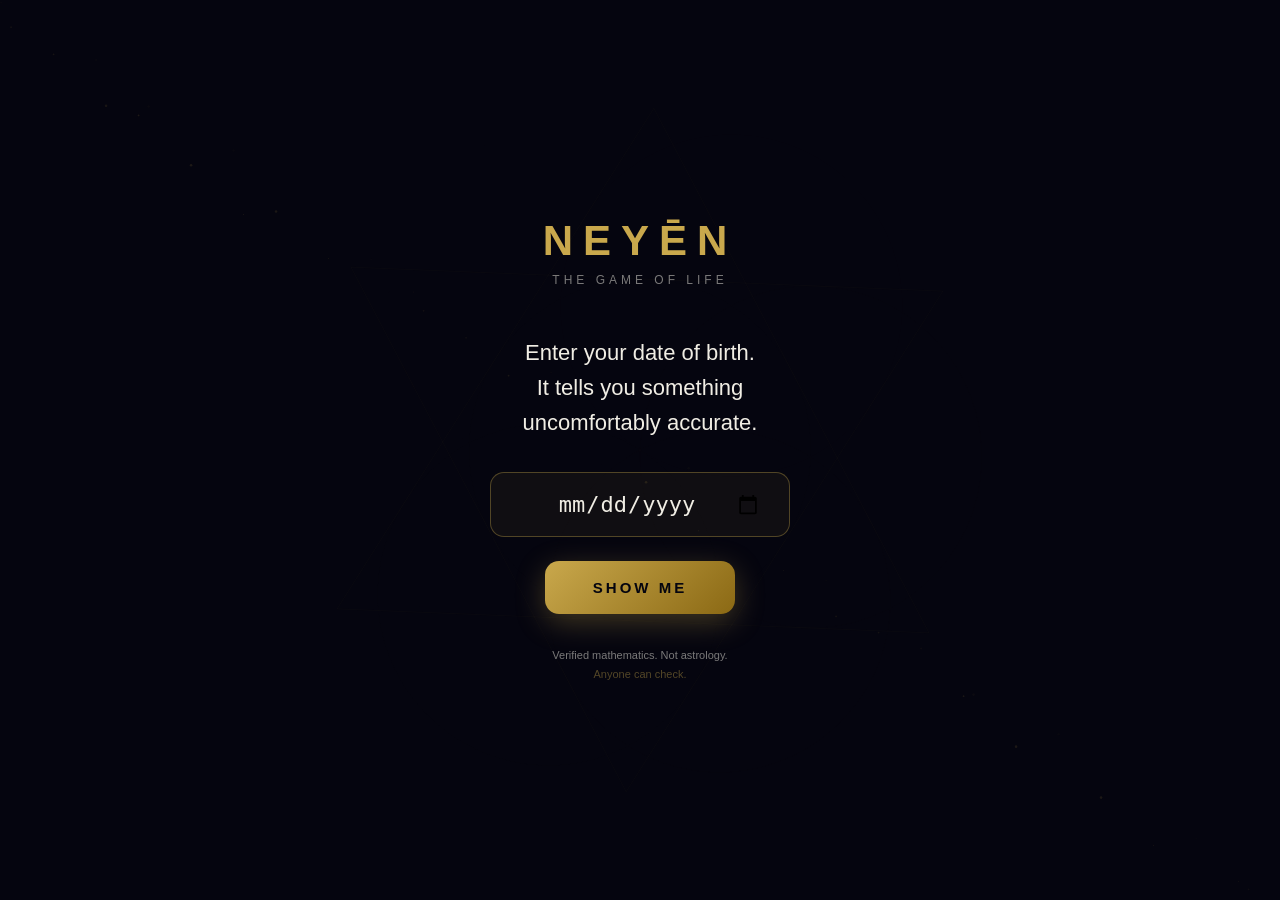
==== commit dc6a5221: "Recognition first: name + text + watchout + daily. System in collapsible." ====
--- a/index.html
+++ b/index.html
@@ -3,100 +3,47 @@
 <head>
 <meta charset="UTF-8">
 <meta name="viewport" content="width=device-width, initial-scale=1.0, maximum-scale=1.0">
-<title>NEYEN — The Game of Life</title>
+<title>NEYĒN — The Game of Life</title>
 <style>
 * { margin: 0; padding: 0; box-sizing: border-box; }
-:root {
-  --gold: #C9A84C;
-  --gold-dim: rgba(201,168,76,0.3);
-  --gold-glow: rgba(201,168,76,0.15);
-  --bg: #05050f;
-  --white: #F0EDE4;
-  --dim: rgba(240,237,228,0.5);
-}
-body {
-  background: var(--bg);
-  color: var(--white);
-  font-family: -apple-system, 'Helvetica Neue', sans-serif;
-  min-height: 100vh;
-  overflow-x: hidden;
-}
-#canvas-bg {
-  position: fixed;
-  top: 0; left: 0;
-  width: 100%; height: 100%;
-  z-index: 0;
-  opacity: 0.5;
-}
-.screen {
-  position: relative;
-  z-index: 1;
-  min-height: 100vh;
-  display: flex;
-  flex-direction: column;
-  align-items: center;
-  justify-content: center;
-  padding: 40px 24px;
-}
-#screen-input { display: flex; }
-#screen-result { display: none; }
-.logo { font-size: 42px; font-weight: 900; letter-spacing: 10px; color: var(--gold); text-align: center; margin-bottom: 8px; }
-.tagline { font-size: 12px; letter-spacing: 4px; color: var(--dim); text-transform: uppercase; text-align: center; margin-bottom: 48px; }
-.prompt { font-size: 22px; color: var(--white); text-align: center; margin-bottom: 32px; font-weight: 300; line-height: 1.6; }
-.date-input {
-  background: rgba(201,168,76,0.06);
-  border: 1px solid rgba(201,168,76,0.35);
-  border-radius: 14px;
-  color: var(--white);
-  font-size: 22px;
-  padding: 18px 28px;
-  text-align: center;
-  width: 100%;
-  max-width: 300px;
-  outline: none;
-  display: block;
-  margin: 0 auto 24px;
-  transition: all 0.3s;
-}
-.date-input:focus { border-color: var(--gold); box-shadow: 0 0 30px rgba(201,168,76,0.2); }
-.btn-primary {
-  background: linear-gradient(135deg, #C9A84C, #8B6914);
-  border: none;
-  border-radius: 14px;
-  color: #05050f;
-  font-size: 15px;
-  font-weight: 700;
-  letter-spacing: 3px;
-  padding: 18px 48px;
-  text-transform: uppercase;
-  cursor: pointer;
-  transition: all 0.3s;
-  box-shadow: 0 8px 30px rgba(201,168,76,0.3);
-}
-.btn-primary:hover { transform: translateY(-2px); box-shadow: 0 12px 40px rgba(201,168,76,0.5); }
-.result-number { font-size: 120px; font-weight: 900; color: var(--gold); line-height: 1; text-shadow: 0 0 80px rgba(201,168,76,0.6); text-align: center; animation: numberReveal 1s ease-out; }
-@keyframes numberReveal { from { opacity: 0; transform: scale(0.5); } to { opacity: 1; transform: scale(1); } }
-.result-hebrew { font-size: 80px; color: var(--white); text-align: center; margin: 8px 0; animation: fadeUp 0.8s ease-out 0.3s both; }
-.result-name { font-size: 26px; font-weight: 300; letter-spacing: 8px; color: var(--gold); text-transform: uppercase; text-align: center; animation: fadeUp 0.8s ease-out 0.5s both; }
-@keyframes fadeUp { from { opacity: 0; transform: translateY(20px); } to { opacity: 1; transform: translateY(0); } }
-.result-plane { margin: 32px 0; text-align: center; animation: fadeUp 0.8s ease-out 0.7s both; }
-.plane-label { font-size: 10px; letter-spacing: 4px; color: var(--dim); text-transform: uppercase; margin-bottom: 8px; }
-.plane-name { font-size: 20px; color: var(--gold); font-weight: 600; }
-.geo-cards { display: grid; grid-template-columns: 1fr 1fr; gap: 12px; width: 100%; max-width: 460px; margin: 24px 0; animation: fadeUp 0.8s ease-out 0.9s both; }
-.geo-card { background: rgba(255,255,255,0.03); border: 1px solid rgba(201,168,76,0.15); border-radius: 14px; padding: 18px 14px; text-align: center; }
-.geo-card.full { grid-column: 1 / -1; }
-.gc-label { font-size: 9px; letter-spacing: 3px; color: var(--dim); text-transform: uppercase; margin-bottom: 6px; }
-.gc-value { font-size: 20px; color: var(--gold); font-weight: 700; }
-.gc-sub { font-size: 12px; color: rgba(240,237,228,0.5); margin-top: 4px; line-height: 1.4; }
-.truth { background: rgba(201,168,76,0.05); border-left: 3px solid var(--gold); border-radius: 0 12px 12px 0; padding: 20px; margin: 16px 0; max-width: 460px; width: 100%; animation: fadeUp 0.8s ease-out 1.1s both; }
-.truth-label { font-size: 9px; letter-spacing: 3px; color: rgba(201,168,76,0.6); text-transform: uppercase; margin-bottom: 8px; }
-.truth-text { font-size: 15px; line-height: 1.7; color: rgba(240,237,228,0.85); }
-.btn-again { background: transparent; border: 1px solid rgba(201,168,76,0.4); border-radius: 12px; color: var(--gold); font-size: 13px; letter-spacing: 2px; padding: 14px 32px; cursor: pointer; margin-top: 24px; transition: all 0.3s; }
-.btn-again:hover { background: rgba(201,168,76,0.1); }
-.btn-gate { background: transparent; border: 1px solid rgba(201,168,76,0.2); border-radius: 12px; color: rgba(201,168,76,0.6); font-size: 11px; letter-spacing: 2px; padding: 12px 24px; cursor: pointer; margin-top: 12px; transition: all 0.3s; text-decoration: none; display: inline-block; }
-.btn-gate:hover { background: rgba(201,168,76,0.08); color: var(--gold); }
-.foot { text-align: center; padding: 20px; font-size: 10px; color: rgba(240,237,228,0.2); letter-spacing: 2px; }
-@media (max-width: 400px) { .result-number { font-size: 88px; } .result-hebrew { font-size: 60px; } .geo-cards { grid-template-columns: 1fr; } }
+:root { --gold: #C9A84C; --bg: #05050f; --white: #F0EDE4; --dim: rgba(240,237,228,0.5); }
+body { background: var(--bg); color: var(--white); font-family: -apple-system, 'Helvetica Neue', sans-serif; min-height: 100vh; overflow-x: hidden; }
+#canvas-bg { position: fixed; top:0; left:0; width:100%; height:100%; z-index:0; opacity:0.5; }
+.screen { position:relative; z-index:1; min-height:100vh; display:flex; flex-direction:column; align-items:center; justify-content:center; padding:40px 24px; }
+#screen-input { display:flex; }
+#screen-result { display:none; }
+.logo { font-size:42px; font-weight:900; letter-spacing:10px; color:var(--gold); text-align:center; margin-bottom:8px; }
+.tagline { font-size:12px; letter-spacing:4px; color:var(--dim); text-transform:uppercase; text-align:center; margin-bottom:48px; }
+.prompt { font-size:22px; color:var(--white); text-align:center; margin-bottom:32px; font-weight:300; line-height:1.6; }
+.date-input { background:rgba(201,168,76,0.06); border:1px solid rgba(201,168,76,0.35); border-radius:14px; color:var(--white); font-size:22px; padding:18px 28px; text-align:center; width:100%; max-width:300px; outline:none; display:block; margin:0 auto 24px; transition:all 0.3s; }
+.date-input:focus { border-color:var(--gold); box-shadow:0 0 30px rgba(201,168,76,0.2); }
+.btn-primary { background:linear-gradient(135deg,#C9A84C,#8B6914); border:none; border-radius:14px; color:#05050f; font-size:15px; font-weight:700; letter-spacing:3px; padding:18px 48px; text-transform:uppercase; cursor:pointer; transition:all 0.3s; box-shadow:0 8px 30px rgba(201,168,76,0.3); }
+.btn-primary:hover { transform:translateY(-2px); box-shadow:0 12px 40px rgba(201,168,76,0.5); }
+.r-name { font-size:36px; font-weight:700; color:var(--gold); text-align:center; margin-bottom:24px; letter-spacing:4px; animation:fadeUp 0.8s ease-out; }
+.r-text { font-size:18px; line-height:1.8; color:rgba(240,237,228,0.9); text-align:center; max-width:480px; margin-bottom:28px; animation:fadeUp 0.8s ease-out 0.2s both; }
+.r-watchout { background:rgba(201,168,76,0.06); border-left:3px solid var(--gold); border-radius:0 12px 12px 0; padding:16px 20px; max-width:480px; width:100%; margin-bottom:20px; animation:fadeUp 0.8s ease-out 0.4s both; }
+.r-watchout-label { font-size:9px; letter-spacing:3px; color:rgba(201,168,76,0.6); text-transform:uppercase; margin-bottom:6px; }
+.r-watchout-text { font-size:15px; line-height:1.6; color:rgba(240,237,228,0.8); }
+.r-daily { background:rgba(255,255,255,0.03); border:1px solid rgba(201,168,76,0.15); border-radius:14px; padding:16px 20px; max-width:480px; width:100%; text-align:center; margin-bottom:32px; animation:fadeUp 0.8s ease-out 0.6s both; }
+.r-daily-label { font-size:9px; letter-spacing:3px; color:var(--dim); text-transform:uppercase; margin-bottom:6px; }
+.r-daily-text { font-size:15px; color:var(--gold); font-weight:600; }
+@keyframes fadeUp { from { opacity:0; transform:translateY(20px); } to { opacity:1; transform:translateY(0); } }
+.deeper { margin-top:8px; animation:fadeUp 0.8s ease-out 0.8s both; }
+.deeper summary { font-size:11px; letter-spacing:2px; color:rgba(201,168,76,0.5); cursor:pointer; text-align:center; text-transform:uppercase; padding:12px; }
+.deeper summary:hover { color:var(--gold); }
+.deeper-content { margin-top:16px; max-width:460px; }
+.geo-cards { display:grid; grid-template-columns:1fr 1fr; gap:10px; margin-bottom:12px; }
+.geo-card { background:rgba(255,255,255,0.03); border:1px solid rgba(201,168,76,0.12); border-radius:12px; padding:14px 10px; text-align:center; }
+.geo-card.full { grid-column:1/-1; }
+.gc-label { font-size:8px; letter-spacing:2px; color:var(--dim); text-transform:uppercase; margin-bottom:4px; }
+.gc-value { font-size:18px; color:var(--gold); font-weight:700; }
+.gc-sub { font-size:11px; color:rgba(240,237,228,0.4); margin-top:2px; }
+.btn-again { background:transparent; border:1px solid rgba(201,168,76,0.4); border-radius:12px; color:var(--gold); font-size:13px; letter-spacing:2px; padding:14px 32px; cursor:pointer; margin-top:16px; transition:all 0.3s; }
+.btn-again:hover { background:rgba(201,168,76,0.1); }
+.btn-gate { background:transparent; border:1px solid rgba(201,168,76,0.2); border-radius:12px; color:rgba(201,168,76,0.5); font-size:11px; letter-spacing:2px; padding:10px 20px; cursor:pointer; margin-top:10px; transition:all 0.3s; text-decoration:none; display:inline-block; }
+.btn-gate:hover { background:rgba(201,168,76,0.08); color:var(--gold); }
+.foot { text-align:center; padding:20px; font-size:10px; color:rgba(240,237,228,0.15); letter-spacing:2px; }
+@media(max-width:400px) { .r-name{font-size:28px;} .geo-cards{grid-template-columns:1fr;} }
 </style>
 </head>
 <body>
@@ -107,38 +54,41 @@
   <div class="prompt">Enter your date of birth.<br>It tells you something<br>uncomfortably accurate.</div>
   <input type="date" class="date-input" id="birthdate" max="2010-01-01">
   <button class="btn-primary" onclick="calculate()">Show me</button>
-  <div style="margin-top:32px; text-align:center; font-size:11px; color:var(--dim); max-width:280px; line-height:1.7;">Verified mathematics. Not astrology.<br><span style="color:rgba(201,168,76,0.4);">Anyone can check.</span></div>
+  <div style="margin-top:32px;text-align:center;font-size:11px;color:var(--dim);max-width:280px;line-height:1.7;">Verified mathematics. Not astrology.<br><span style="color:rgba(201,168,76,0.4);">Anyone can check.</span></div>
 </div>
-
-<div class="screen" id="screen-result" style="padding-top:60px; padding-bottom:60px;">
-  <div class="result-number" id="rNum"></div>
-  <div class="result-hebrew" id="rHeb"></div>
-  <div class="result-name" id="rName"></div>
-  <div class="result-plane"><div class="plane-label">Your Plane of Being</div><div class="plane-name" id="rPlane"></div></div>
-  <div class="geo-cards">
-    <div class="geo-card"><div class="gc-label">Geometric Value</div><div class="gc-value" id="rGeo"></div><div class="gc-sub" id="rGeoDesc"></div></div>
-    <div class="geo-card"><div class="gc-label">Generation</div><div class="gc-value" id="rGen"></div><div class="gc-sub" id="rGenName"></div></div>
-    <div class="geo-card"><div class="gc-label">Sefirah</div><div class="gc-value" id="rSef"></div><div class="gc-sub" id="rSefDesc"></div></div>
-    <div class="geo-card"><div class="gc-label">Element</div><div class="gc-value" id="rElem"></div><div class="gc-sub" id="rElemDesc"></div></div>
-    <div class="geo-card full"><div class="gc-label">Your Calculation</div><div class="gc-value" id="rCalc" style="font-size:13px; font-family:monospace;"></div></div>
-  </div>
-  <div class="truth" id="rTruth"></div>
-  <button class="btn-again" onclick="goBack()">← Another Date</button>
+<div class="screen" id="screen-result" style="padding-top:60px;padding-bottom:60px;">
+  <div class="r-name" id="rName"></div>
+  <div class="r-text" id="rText"></div>
+  <div class="r-watchout"><div class="r-watchout-label">Watch out</div><div class="r-watchout-text" id="rWatch"></div></div>
+  <div class="r-daily"><div class="r-daily-label">Today</div><div class="r-daily-text" id="rDaily"></div></div>
+  <details class="deeper"><summary>See the geometry behind this △</summary><div class="deeper-content">
+    <div class="geo-cards">
+      <div class="geo-card"><div class="gc-label">Number</div><div class="gc-value" id="rNum"></div></div>
+      <div class="geo-card"><div class="gc-label">Hebrew Letter</div><div class="gc-value" id="rHeb"></div><div class="gc-sub" id="rLetName"></div></div>
+      <div class="geo-card"><div class="gc-label">Plane of Being</div><div class="gc-value" id="rPlane"></div></div>
+      <div class="geo-card"><div class="gc-label">Sefirah</div><div class="gc-value" id="rSef"></div><div class="gc-sub" id="rSefD"></div></div>
+      <div class="geo-card"><div class="gc-label">Generation</div><div class="gc-value" id="rGen"></div></div>
+      <div class="geo-card"><div class="gc-label">Element</div><div class="gc-value" id="rElem"></div></div>
+      <div class="geo-card full"><div class="gc-label">Calculation</div><div class="gc-value" id="rCalc" style="font-size:12px;font-family:monospace;"></div></div>
+    </div>
+  </div></details>
+  <button class="btn-again" onclick="goBack()">← Try another date</button>
   <a href="gate.html" class="btn-gate">Enter the Sphinx Gate →</a>
-  <div class="foot" style="margin-top:24px;">NEYĒN · The Spiral Within SLU · EU TM 019288972 · Open · Free</div>
+  <div class="foot" style="margin-top:20px;">NEYĒN · The Spiral Within SLU · EU TM 019288972</div>
 </div>
 <script>
-const L = [
-{n:1,heb:"\u05D0",name:"Alef",geo:111,geoD:"Triangle 100/50",gen:1,genN:"Adam",sef:"Keter",sefD:"The Crown",elem:"Air",elemD:"Mother letter",plane:"The Source",truth:"1 = 10 = 100 = 1000. Alef leads every decimal. Everything returns to one place. 1+2+3...+10 = 55 = Everything in Hebrew."},
-{n:2,heb:"\u05D1",name:"Bet",geo:222,geoD:"Second column",gen:2,genN:"Seth",sef:"Jokhmah",sefD:"Wisdom 73",elem:"Saturn",elemD:"Double letter",plane:"The Builder",truth:"222 = Blessing. The Bible opens with Bet. 7 Blessings = 372 + 628 = 1000."},
-{n:3,heb:"\u05D2",name:"Gimel",geo:333,geoD:"Snow inner octahedron",gen:3,genN:"Enosh",sef:"Binah",sefD:"Intelligence 67",elem:"Jupiter",elemD:"Double letter",plane:"The Wave",truth:"333 = Snow. Inside the 3D Star of David the hidden octahedron reaches height 333."},
-{n:4,heb:"\u05D3",name:"Dalet",geo:444,geoD:"Image 13x444=5772",gen:4,genN:"Kenan",sef:"Hesed",sefD:"Kindness 72",elem:"Mars",elemD:"Double letter",plane:"The Gate",truth:"444 = Image (Demut). 13 x 444 = 5772 years. One x Image = completion."},
-{n:5,heb:"\u05D4",name:"He",geo:5,geoD:"The breath",gen:5,genN:"Mahalalel",sef:"Gevurah",sefD:"Strength 216",elem:"Aries",elemD:"Simple letter",plane:"The Breath",truth:"He = the first letter of HaShem. 216 = 6 cubed. The Name: Yod-He-Vav-He = 26."},
-{n:6,heb:"\u05D5",name:"Vav",geo:6,geoD:"The hook heaven/earth",gen:6,genN:"Jared",sef:"Tiferet",sefD:"Beauty Centre",elem:"Taurus",elemD:"Simple",plane:"The Bridge",truth:"Vav = 6 = the central Sefirah. 6 directions of space. 6 days of creation."},
-{n:7,heb:"\u05D6",name:"Zayin",geo:7,geoD:"Sanctity of 7",gen:7,genN:"Enoch",sef:"Netzah",sefD:"Eternity",elem:"Gemini",elemD:"Simple",plane:"The Calendar",truth:"Generation 7 = Enoch. Lived 365 years = days of the sun. 7 x 13 = 91 days per season."},
-{n:8,heb:"\u05D7",name:"Het",geo:8,geoD:"Life Hai=18",gen:8,genN:"Methuselah",sef:"Hod",sefD:"Splendour",elem:"Cancer",elemD:"Simple",plane:"The Living",truth:"Het = Life (Hai = 8+10 = 18). Methuselah lived 969 years. 8 = infinity upright."},
-{n:9,heb:"\u05D8",name:"Tet",geo:81,geoD:"9x9 Throne",gen:9,genN:"Lamech",sef:"Yesod",sefD:"Foundation 80",elem:"Leo",elemD:"Simple",plane:"The Foundation",truth:"Tet = 9. Chair = 81 = 9x9. The throne is a geometric fact. Foundation of all."}
+const P = [
+{name:"The Source",text:"You start things others don't dare to. You feel before you think, move before you plan. Your intuition is sharper than most people's logic.",watch:"You leave too early when things slow down. Patience is your real test.",heb:"\u05D0",let:"Alef",plane:"The Source",sef:"Keter",sefD:"The Crown",gen:"Gen 1 — Adam",elem:"Air"},
+{name:"The Builder",text:"You understand structures. You see how things connect before others do. People trust you because you build what lasts.",watch:"You overthink before starting. The plan becomes the prison.",heb:"\u05D1",let:"Bet",plane:"The Builder",sef:"Jokhmah",sefD:"Wisdom",gen:"Gen 2 — Seth",elem:"Saturn"},
+{name:"The Wave",text:"You move in cycles. High intensity, then retreat. Your rhythm confuses others but it's your superpower. When you're on, nobody can touch you.",watch:"You judge yourself for not being consistent. Stop. Your inconsistency IS your pattern.",heb:"\u05D2",let:"Gimel",plane:"The Wave",sef:"Binah",sefD:"Intelligence",gen:"Gen 3 — Enosh",elem:"Jupiter"},
+{name:"The Gate",text:"You open doors for others. You sense what's blocked and you unlock it. People come to you when they're stuck, even if they don't know why.",watch:"You carry everyone else's weight. Learn to close the gate behind you sometimes.",heb:"\u05D3",let:"Dalet",plane:"The Gate",sef:"Hesed",sefD:"Kindness",gen:"Gen 4 — Kenan",elem:"Mars"},
+{name:"The Breath",text:"You bring life into rooms. Without you, conversations die and energy stalls. You don't realize how much you hold together just by being there.",watch:"You disappear when you feel unseen. But your absence hurts more than you think.",heb:"\u05D4",let:"He",plane:"The Breath",sef:"Gevurah",sefD:"Strength",gen:"Gen 5 — Mahalalel",elem:"Aries"},
+{name:"The Bridge",text:"You connect worlds that don't normally talk to each other. You translate between people, ideas, dimensions. You belong everywhere and nowhere.",watch:"You adapt so much you forget what YOU actually want. That's dangerous.",heb:"\u05D5",let:"Vav",plane:"The Bridge",sef:"Tiferet",sefD:"Beauty",gen:"Gen 6 — Jared",elem:"Taurus"},
+{name:"The Calendar",text:"You understand timing like nobody else. You know when to move and when to wait. People think you're lucky, but you just read the clock better.",watch:"You wait too long for the perfect moment. Sometimes good enough is the moment.",heb:"\u05D6",let:"Zayin",plane:"The Calendar",sef:"Netzah",sefD:"Eternity",gen:"Gen 7 — Enoch",elem:"Gemini"},
+{name:"The Living",text:"You burn brighter than most. Your energy is contagious and your presence changes the temperature of any room. People remember you.",watch:"You push too hard and burn out. Then you crash and disappear. Learn the rhythm.",heb:"\u05D7",let:"Het",plane:"The Living",sef:"Hod",sefD:"Splendour",gen:"Gen 8 — Methuselah",elem:"Cancer"},
+{name:"The Foundation",text:"You hold things together when everything shakes. You're the one people call when it's serious. Not flashy, but without you, nothing stands.",watch:"You think you need to be strong for everyone. You don't. Ask for help.",heb:"\u05D8",let:"Tet",plane:"The Foundation",sef:"Yesod",sefD:"Foundation",gen:"Gen 9 — Lamech",elem:"Leo"}
 ];
+const dailies = ["Finish what you already started.","Decide before noon.","Stop thinking. Send it.","Choose one thing and protect it.","Do the small task now.","Keep it simple today.","Close one open loop.","Say what you actually want.","Move instead of waiting.","Act without overthinking.","Let something go.","Start before you're ready.","Trust your first instinct today.","Don't explain yourself.","Rest without guilt.","Be direct with one person.","Do less, but finish it.","Ask the question you've been avoiding.","Make the call.","Write it down. Then do it.","Stop scrolling. Start building.","One honest conversation today.","No new plans. Execute the old one.","Say no to something.","Show up even if it's hard.","Listen more than you speak today.","Forgive one thing.","Create something small.","Surprise someone.","Breathe. Then decide.","End the day with zero inbox."];
 function dr(n){while(n>9)n=String(n).split('').reduce((a,b)=>a+parseInt(b),0);return n;}
 function goBack(){document.getElementById('screen-result').style.display='none';document.getElementById('screen-input').style.display='flex';}
 function calculate(){
@@ -146,29 +96,26 @@
   if(!v){alert('Enter your date of birth');return;}
   const[y,m,d]=v.split('-').map(Number);
   const yD=String(y).split('').reduce((a,b)=>a+parseInt(b),0);
-  const raw=d+m+yD;
-  const root=dr(raw);
-  const l=L[root-1];
+  const raw=d+m+yD;const root=dr(raw);const p=P[root-1];
+  const daily=dailies[new Date().getDate()-1]||dailies[0];
+  document.getElementById('rName').textContent=p.name;
+  document.getElementById('rText').textContent=p.text;
+  document.getElementById('rWatch').textContent=p.watch;
+  document.getElementById('rDaily').textContent=daily;
   document.getElementById('rNum').textContent=root;
-  document.getElementById('rHeb').textContent=l.heb;
-  document.getElementById('rName').textContent=l.name;
-  document.getElementById('rPlane').textContent=l.plane;
-  document.getElementById('rGeo').textContent=l.geo;
-  document.getElementById('rGeoDesc').textContent=l.geoD;
-  document.getElementById('rGen').textContent='Gen '+l.gen;
-  document.getElementById('rGenName').textContent=l.genN;
-  document.getElementById('rSef').textContent=l.sef;
-  document.getElementById('rSefDesc').textContent=l.sefD;
-  document.getElementById('rElem').textContent=l.elem;
-  document.getElementById('rElemDesc').textContent=l.elemD;
+  document.getElementById('rHeb').textContent=p.heb;
+  document.getElementById('rLetName').textContent=p.let;
+  document.getElementById('rPlane').textContent=p.plane;
+  document.getElementById('rSef').textContent=p.sef;
+  document.getElementById('rSefD').textContent=p.sefD;
+  document.getElementById('rGen').textContent=p.gen;
+  document.getElementById('rElem').textContent=p.elem;
   document.getElementById('rCalc').textContent=d+' + '+m+' + '+y+'(->'+yD+') = '+raw+' -> '+root;
-  document.getElementById('rTruth').innerHTML='<div class="truth-label">Mathematical Truth</div><div class="truth-text">'+l.truth+'</div>';
   document.getElementById('screen-input').style.display='none';
   document.getElementById('screen-result').style.display='flex';
   window.scrollTo(0,0);
 }
-const canvas=document.getElementById('canvas-bg');
-const ctx=canvas.getContext('2d');
+const canvas=document.getElementById('canvas-bg'),ctx=canvas.getContext('2d');
 let W,H,t=0;
 function resize(){W=canvas.width=window.innerWidth;H=canvas.height=window.innerHeight;}
 resize();window.addEventListener('resize',resize);
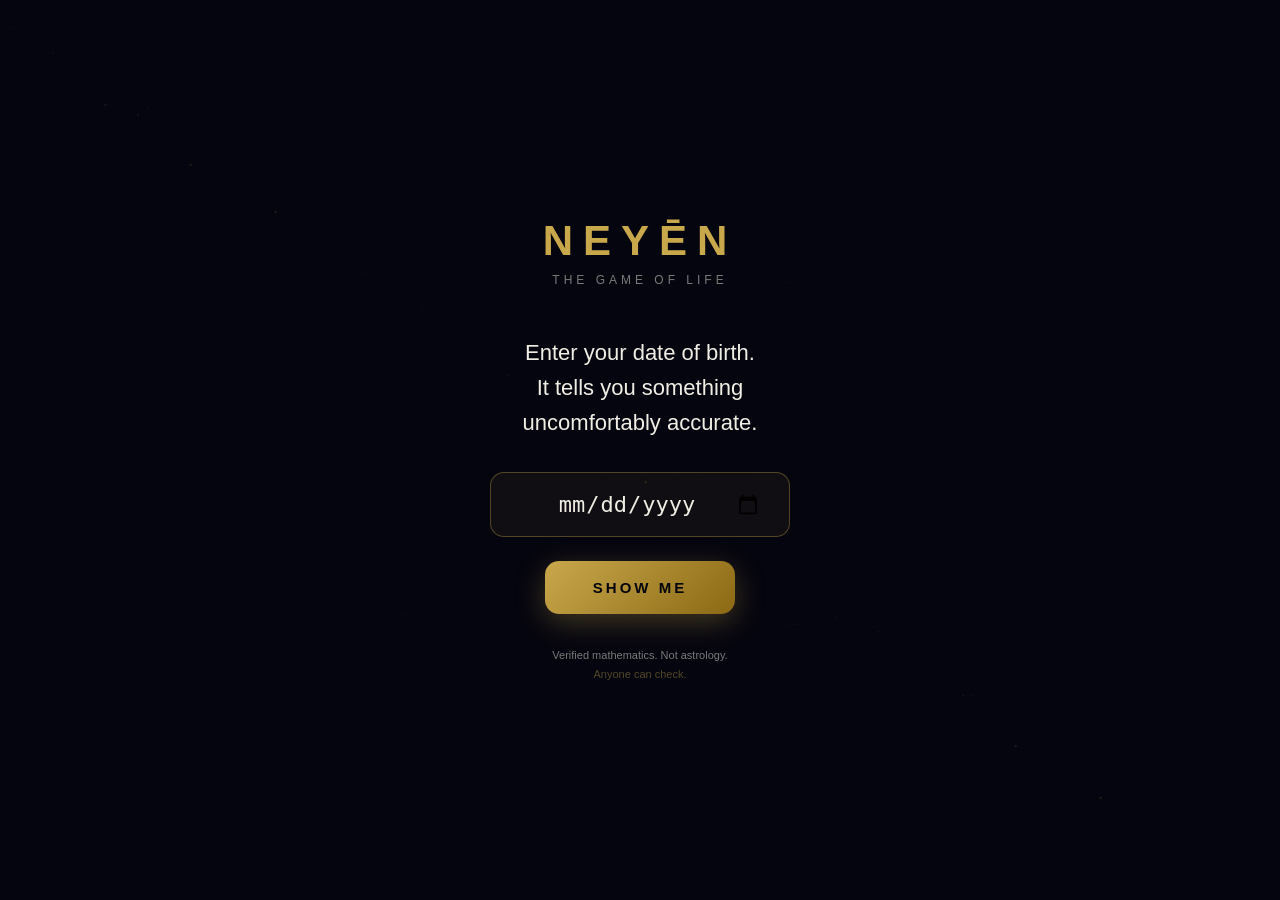
==== commit bfce321b: "Update index.html" ====
--- a/index.html
+++ b/index.html
@@ -19,9 +19,10 @@
 .date-input:focus { border-color:var(--gold); box-shadow:0 0 30px rgba(201,168,76,0.2); }
 .btn-primary { background:linear-gradient(135deg,#C9A84C,#8B6914); border:none; border-radius:14px; color:#05050f; font-size:15px; font-weight:700; letter-spacing:3px; padding:18px 48px; text-transform:uppercase; cursor:pointer; transition:all 0.3s; box-shadow:0 8px 30px rgba(201,168,76,0.3); }
 .btn-primary:hover { transform:translateY(-2px); box-shadow:0 12px 40px rgba(201,168,76,0.5); }
-.r-name { font-size:36px; font-weight:700; color:var(--gold); text-align:center; margin-bottom:24px; letter-spacing:4px; animation:fadeUp 0.8s ease-out; }
-.r-text { font-size:18px; line-height:1.8; color:rgba(240,237,228,0.9); text-align:center; max-width:480px; margin-bottom:28px; animation:fadeUp 0.8s ease-out 0.2s both; }
-.r-watchout { background:rgba(201,168,76,0.06); border-left:3px solid var(--gold); border-radius:0 12px 12px 0; padding:16px 20px; max-width:480px; width:100%; margin-bottom:20px; animation:fadeUp 0.8s ease-out 0.4s both; }
+.r-name { font-size:36px; font-weight:700; color:var(--gold); text-align:center; margin-bottom:12px; letter-spacing:4px; animation:fadeUp 0.8s ease-out; }
+.r-hook { font-size:16px; font-style:italic; color:rgba(201,168,76,0.8); text-align:center; max-width:420px; margin-bottom:24px; animation:fadeUp 0.8s ease-out 0.15s both; }
+.r-text { font-size:17px; line-height:1.8; color:rgba(240,237,228,0.85); text-align:center; max-width:480px; margin-bottom:28px; animation:fadeUp 0.8s ease-out 0.3s both; }
+.r-watchout { background:rgba(201,168,76,0.06); border-left:3px solid var(--gold); border-radius:0 12px 12px 0; padding:16px 20px; max-width:480px; width:100%; margin-bottom:20px; animation:fadeUp 0.8s ease-out 0.45s both; }
 .r-watchout-label { font-size:9px; letter-spacing:3px; color:rgba(201,168,76,0.6); text-transform:uppercase; margin-bottom:6px; }
 .r-watchout-text { font-size:15px; line-height:1.6; color:rgba(240,237,228,0.8); }
 .r-daily { background:rgba(255,255,255,0.03); border:1px solid rgba(201,168,76,0.15); border-radius:14px; padding:16px 20px; max-width:480px; width:100%; text-align:center; margin-bottom:32px; animation:fadeUp 0.8s ease-out 0.6s both; }
@@ -29,7 +30,7 @@
 .r-daily-text { font-size:15px; color:var(--gold); font-weight:600; }
 @keyframes fadeUp { from { opacity:0; transform:translateY(20px); } to { opacity:1; transform:translateY(0); } }
 .deeper { margin-top:8px; animation:fadeUp 0.8s ease-out 0.8s both; }
-.deeper summary { font-size:11px; letter-spacing:2px; color:rgba(201,168,76,0.5); cursor:pointer; text-align:center; text-transform:uppercase; padding:12px; }
+.deeper summary { font-size:11px; letter-spacing:2px; color:rgba(201,168,76,0.4); cursor:pointer; text-align:center; text-transform:uppercase; padding:12px; }
 .deeper summary:hover { color:var(--gold); }
 .deeper-content { margin-top:16px; max-width:460px; }
 .geo-cards { display:grid; grid-template-columns:1fr 1fr; gap:10px; margin-bottom:12px; }
@@ -58,10 +59,11 @@
 </div>
 <div class="screen" id="screen-result" style="padding-top:60px;padding-bottom:60px;">
   <div class="r-name" id="rName"></div>
+  <div class="r-hook" id="rHook"></div>
   <div class="r-text" id="rText"></div>
   <div class="r-watchout"><div class="r-watchout-label">Watch out</div><div class="r-watchout-text" id="rWatch"></div></div>
   <div class="r-daily"><div class="r-daily-label">Today</div><div class="r-daily-text" id="rDaily"></div></div>
-  <details class="deeper"><summary>See the geometry behind this △</summary><div class="deeper-content">
+  <details class="deeper"><summary>Where this comes from</summary><div class="deeper-content">
     <div class="geo-cards">
       <div class="geo-card"><div class="gc-label">Number</div><div class="gc-value" id="rNum"></div></div>
       <div class="geo-card"><div class="gc-label">Hebrew Letter</div><div class="gc-value" id="rHeb"></div><div class="gc-sub" id="rLetName"></div></div>
@@ -78,15 +80,15 @@
 </div>
 <script>
 const P = [
-{name:"The Source",text:"You start things others don't dare to. You feel before you think, move before you plan. Your intuition is sharper than most people's logic.",watch:"You leave too early when things slow down. Patience is your real test.",heb:"\u05D0",let:"Alef",plane:"The Source",sef:"Keter",sefD:"The Crown",gen:"Gen 1 — Adam",elem:"Air"},
-{name:"The Builder",text:"You understand structures. You see how things connect before others do. People trust you because you build what lasts.",watch:"You overthink before starting. The plan becomes the prison.",heb:"\u05D1",let:"Bet",plane:"The Builder",sef:"Jokhmah",sefD:"Wisdom",gen:"Gen 2 — Seth",elem:"Saturn"},
-{name:"The Wave",text:"You move in cycles. High intensity, then retreat. Your rhythm confuses others but it's your superpower. When you're on, nobody can touch you.",watch:"You judge yourself for not being consistent. Stop. Your inconsistency IS your pattern.",heb:"\u05D2",let:"Gimel",plane:"The Wave",sef:"Binah",sefD:"Intelligence",gen:"Gen 3 — Enosh",elem:"Jupiter"},
-{name:"The Gate",text:"You open doors for others. You sense what's blocked and you unlock it. People come to you when they're stuck, even if they don't know why.",watch:"You carry everyone else's weight. Learn to close the gate behind you sometimes.",heb:"\u05D3",let:"Dalet",plane:"The Gate",sef:"Hesed",sefD:"Kindness",gen:"Gen 4 — Kenan",elem:"Mars"},
-{name:"The Breath",text:"You bring life into rooms. Without you, conversations die and energy stalls. You don't realize how much you hold together just by being there.",watch:"You disappear when you feel unseen. But your absence hurts more than you think.",heb:"\u05D4",let:"He",plane:"The Breath",sef:"Gevurah",sefD:"Strength",gen:"Gen 5 — Mahalalel",elem:"Aries"},
-{name:"The Bridge",text:"You connect worlds that don't normally talk to each other. You translate between people, ideas, dimensions. You belong everywhere and nowhere.",watch:"You adapt so much you forget what YOU actually want. That's dangerous.",heb:"\u05D5",let:"Vav",plane:"The Bridge",sef:"Tiferet",sefD:"Beauty",gen:"Gen 6 — Jared",elem:"Taurus"},
-{name:"The Calendar",text:"You understand timing like nobody else. You know when to move and when to wait. People think you're lucky, but you just read the clock better.",watch:"You wait too long for the perfect moment. Sometimes good enough is the moment.",heb:"\u05D6",let:"Zayin",plane:"The Calendar",sef:"Netzah",sefD:"Eternity",gen:"Gen 7 — Enoch",elem:"Gemini"},
-{name:"The Living",text:"You burn brighter than most. Your energy is contagious and your presence changes the temperature of any room. People remember you.",watch:"You push too hard and burn out. Then you crash and disappear. Learn the rhythm.",heb:"\u05D7",let:"Het",plane:"The Living",sef:"Hod",sefD:"Splendour",gen:"Gen 8 — Methuselah",elem:"Cancer"},
-{name:"The Foundation",text:"You hold things together when everything shakes. You're the one people call when it's serious. Not flashy, but without you, nothing stands.",watch:"You think you need to be strong for everyone. You don't. Ask for help.",heb:"\u05D8",let:"Tet",plane:"The Foundation",sef:"Yesod",sefD:"Foundation",gen:"Gen 9 — Lamech",elem:"Leo"}
+{name:"The Source",hook:"You start fast and lose interest when things become stable.",text:"You start things others don't dare to. You feel before you think, move before you plan. Your intuition is sharper than most people's logic.",watch:"You leave too early when things slow down. Patience is your real test.",heb:"\u05D0",let:"Alef",plane:"The Source",sef:"Keter",sefD:"The Crown",gen:"Gen 1 — Adam",elem:"Air"},
+{name:"The Builder",hook:"You see how things connect before anyone else does.",text:"You understand structures. You see how things connect before others do. People trust you because you build what lasts.",watch:"You overthink before starting. The plan becomes the prison.",heb:"\u05D1",let:"Bet",plane:"The Builder",sef:"Jokhmah",sefD:"Wisdom",gen:"Gen 2 — Seth",elem:"Saturn"},
+{name:"The Wave",hook:"You move in cycles that confuse everyone except you.",text:"You move in cycles. High intensity, then retreat. Your rhythm confuses others but it's your superpower. When you're on, nobody can touch you.",watch:"You judge yourself for not being consistent. Stop. Your inconsistency IS your pattern.",heb:"\u05D2",let:"Gimel",plane:"The Wave",sef:"Binah",sefD:"Intelligence",gen:"Gen 3 — Enosh",elem:"Jupiter"},
+{name:"The Gate",hook:"People come to you when they're stuck, even if they don't know why.",text:"You open doors for others. You sense what's blocked and you unlock it. People come to you when they're stuck, even if they don't know why.",watch:"You carry everyone else's weight. Learn to close the gate behind you sometimes.",heb:"\u05D3",let:"Dalet",plane:"The Gate",sef:"Hesed",sefD:"Kindness",gen:"Gen 4 — Kenan",elem:"Mars"},
+{name:"The Breath",hook:"Without you, conversations die and energy stalls.",text:"You bring life into rooms. Without you, conversations die and energy stalls. You don't realize how much you hold together just by being there.",watch:"You disappear when you feel unseen. But your absence hurts more than you think.",heb:"\u05D4",let:"He",plane:"The Breath",sef:"Gevurah",sefD:"Strength",gen:"Gen 5 — Mahalalel",elem:"Aries"},
+{name:"The Bridge",hook:"You belong everywhere and nowhere at the same time.",text:"You connect worlds that don't normally talk to each other. You translate between people, ideas, dimensions. You belong everywhere and nowhere.",watch:"You adapt so much you forget what YOU actually want. That's dangerous.",heb:"\u05D5",let:"Vav",plane:"The Bridge",sef:"Tiferet",sefD:"Beauty",gen:"Gen 6 — Jared",elem:"Taurus"},
+{name:"The Calendar",hook:"People think you're lucky. You just read the clock better.",text:"You understand timing like nobody else. You know when to move and when to wait. People think you're lucky, but you just read the clock better.",watch:"You wait too long for the perfect moment. Sometimes good enough is the moment.",heb:"\u05D6",let:"Zayin",plane:"The Calendar",sef:"Netzah",sefD:"Eternity",gen:"Gen 7 — Enoch",elem:"Gemini"},
+{name:"The Living",hook:"Your presence changes the temperature of any room.",text:"You burn brighter than most. Your energy is contagious and your presence changes the temperature of any room. People remember you.",watch:"You push too hard and burn out. Then you crash and disappear. Learn the rhythm.",heb:"\u05D7",let:"Het",plane:"The Living",sef:"Hod",sefD:"Splendour",gen:"Gen 8 — Methuselah",elem:"Cancer"},
+{name:"The Foundation",hook:"You're the one people call when it gets serious.",text:"You hold things together when everything shakes. You're the one people call when it's serious. Not flashy, but without you, nothing stands.",watch:"You think you need to be strong for everyone. You don't. Ask for help.",heb:"\u05D8",let:"Tet",plane:"The Foundation",sef:"Yesod",sefD:"Foundation",gen:"Gen 9 — Lamech",elem:"Leo"}
 ];
 const dailies = ["Finish what you already started.","Decide before noon.","Stop thinking. Send it.","Choose one thing and protect it.","Do the small task now.","Keep it simple today.","Close one open loop.","Say what you actually want.","Move instead of waiting.","Act without overthinking.","Let something go.","Start before you're ready.","Trust your first instinct today.","Don't explain yourself.","Rest without guilt.","Be direct with one person.","Do less, but finish it.","Ask the question you've been avoiding.","Make the call.","Write it down. Then do it.","Stop scrolling. Start building.","One honest conversation today.","No new plans. Execute the old one.","Say no to something.","Show up even if it's hard.","Listen more than you speak today.","Forgive one thing.","Create something small.","Surprise someone.","Breathe. Then decide.","End the day with zero inbox."];
 function dr(n){while(n>9)n=String(n).split('').reduce((a,b)=>a+parseInt(b),0);return n;}
@@ -99,6 +101,7 @@
   const raw=d+m+yD;const root=dr(raw);const p=P[root-1];
   const daily=dailies[new Date().getDate()-1]||dailies[0];
   document.getElementById('rName').textContent=p.name;
+  document.getElementById('rHook').textContent=p.hook;
   document.getElementById('rText').textContent=p.text;
   document.getElementById('rWatch').textContent=p.watch;
   document.getElementById('rDaily').textContent=daily;
